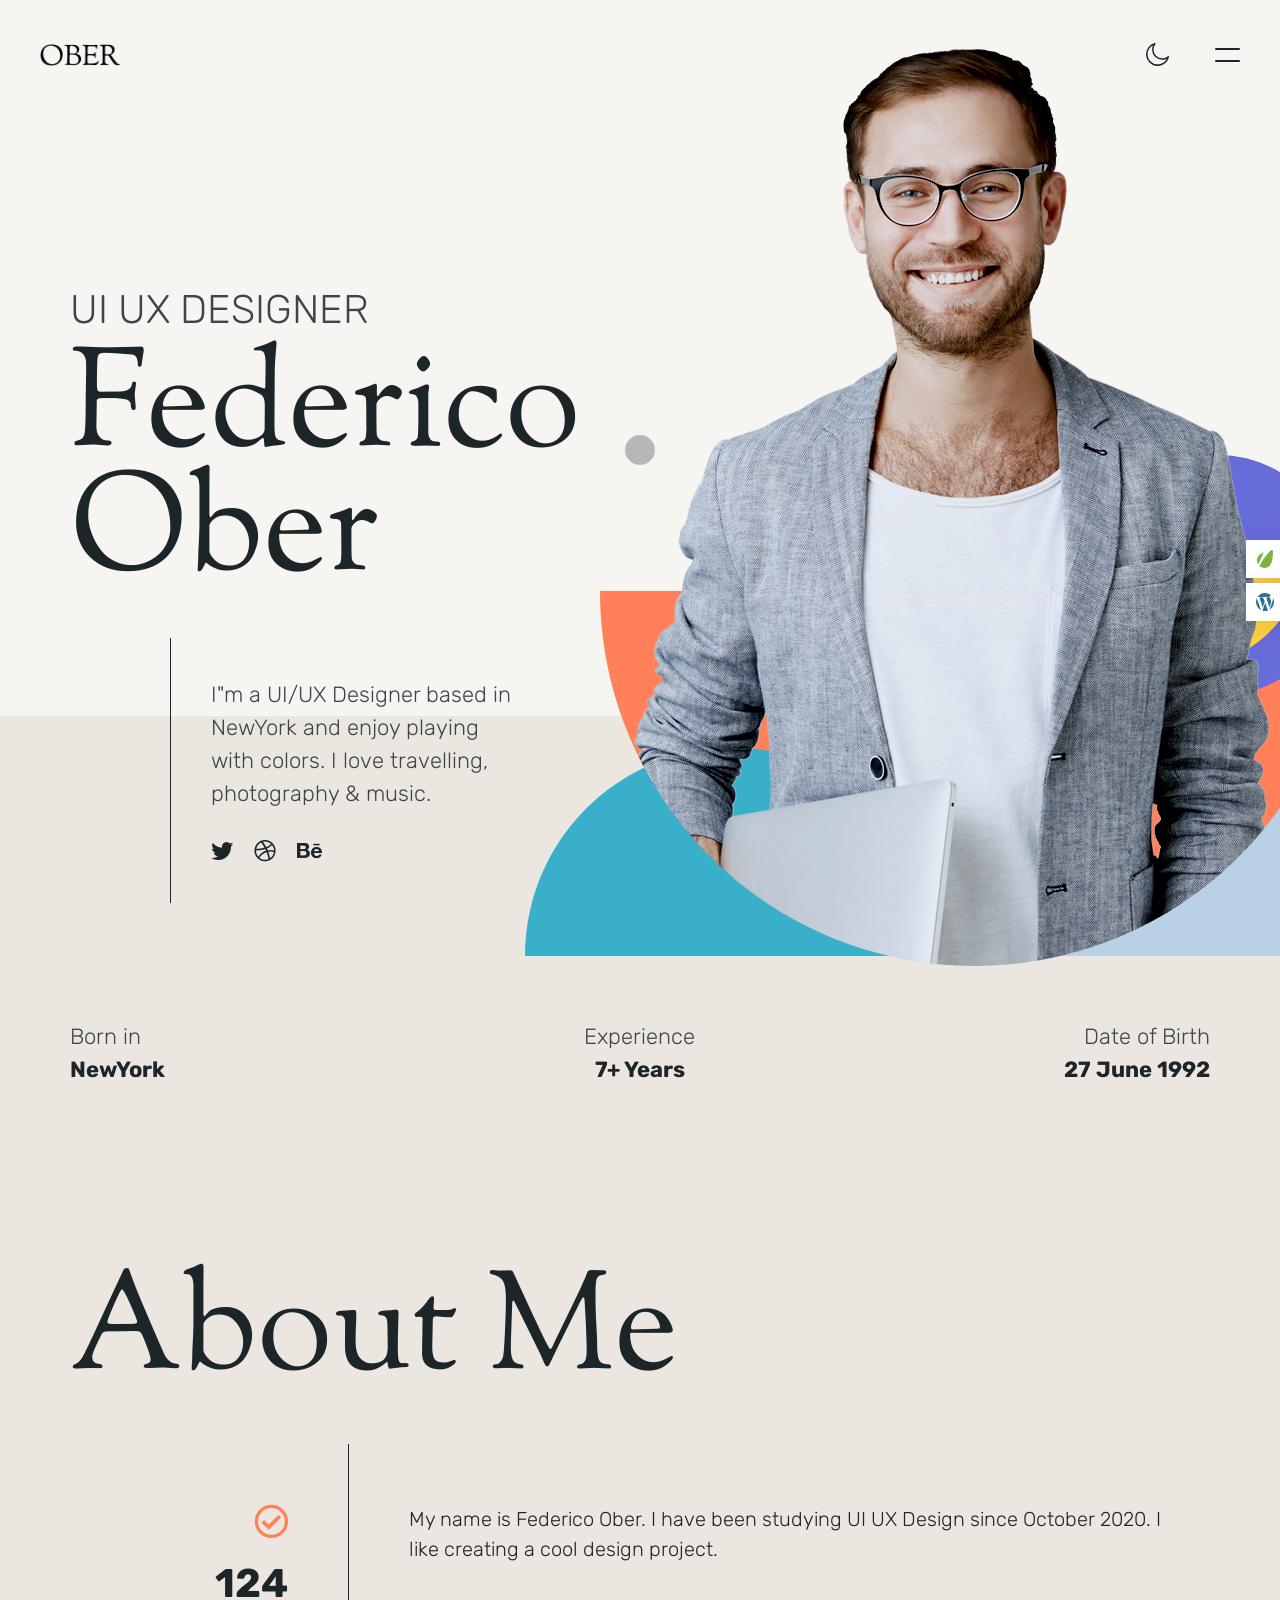
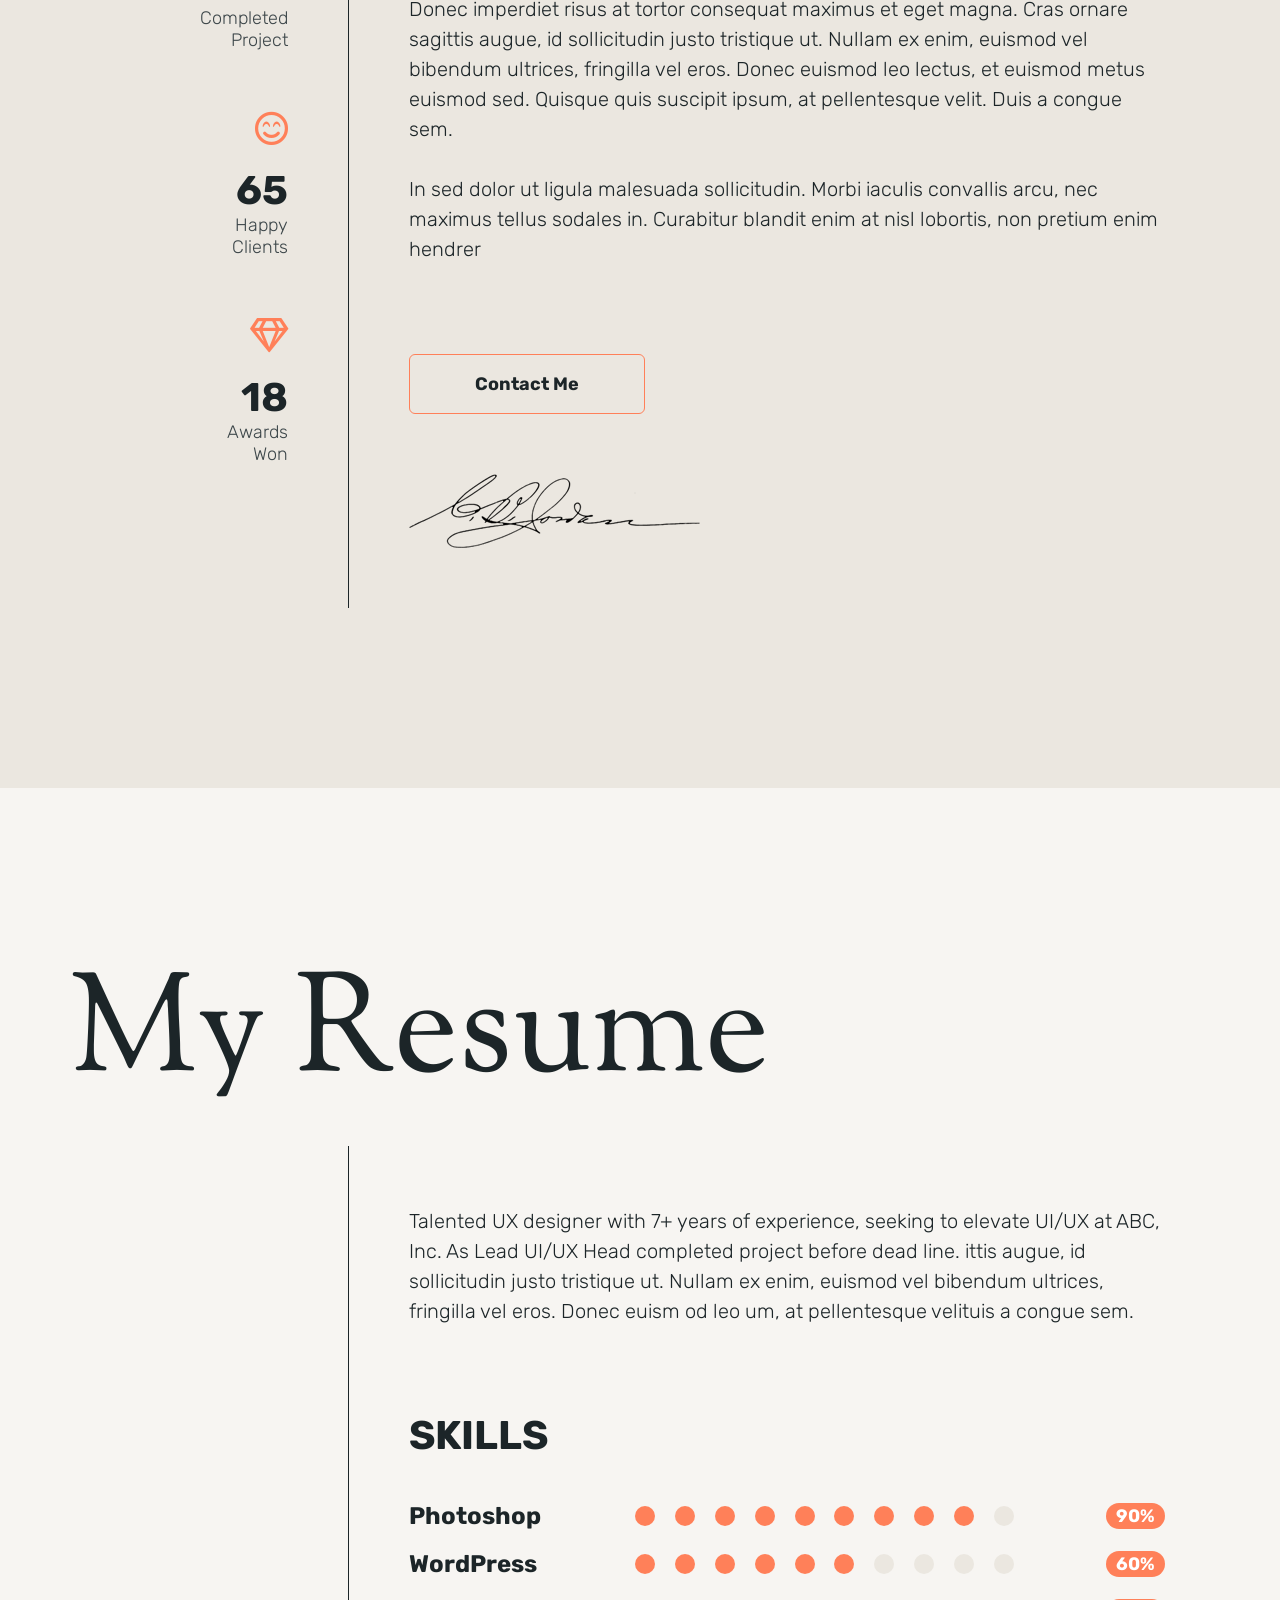
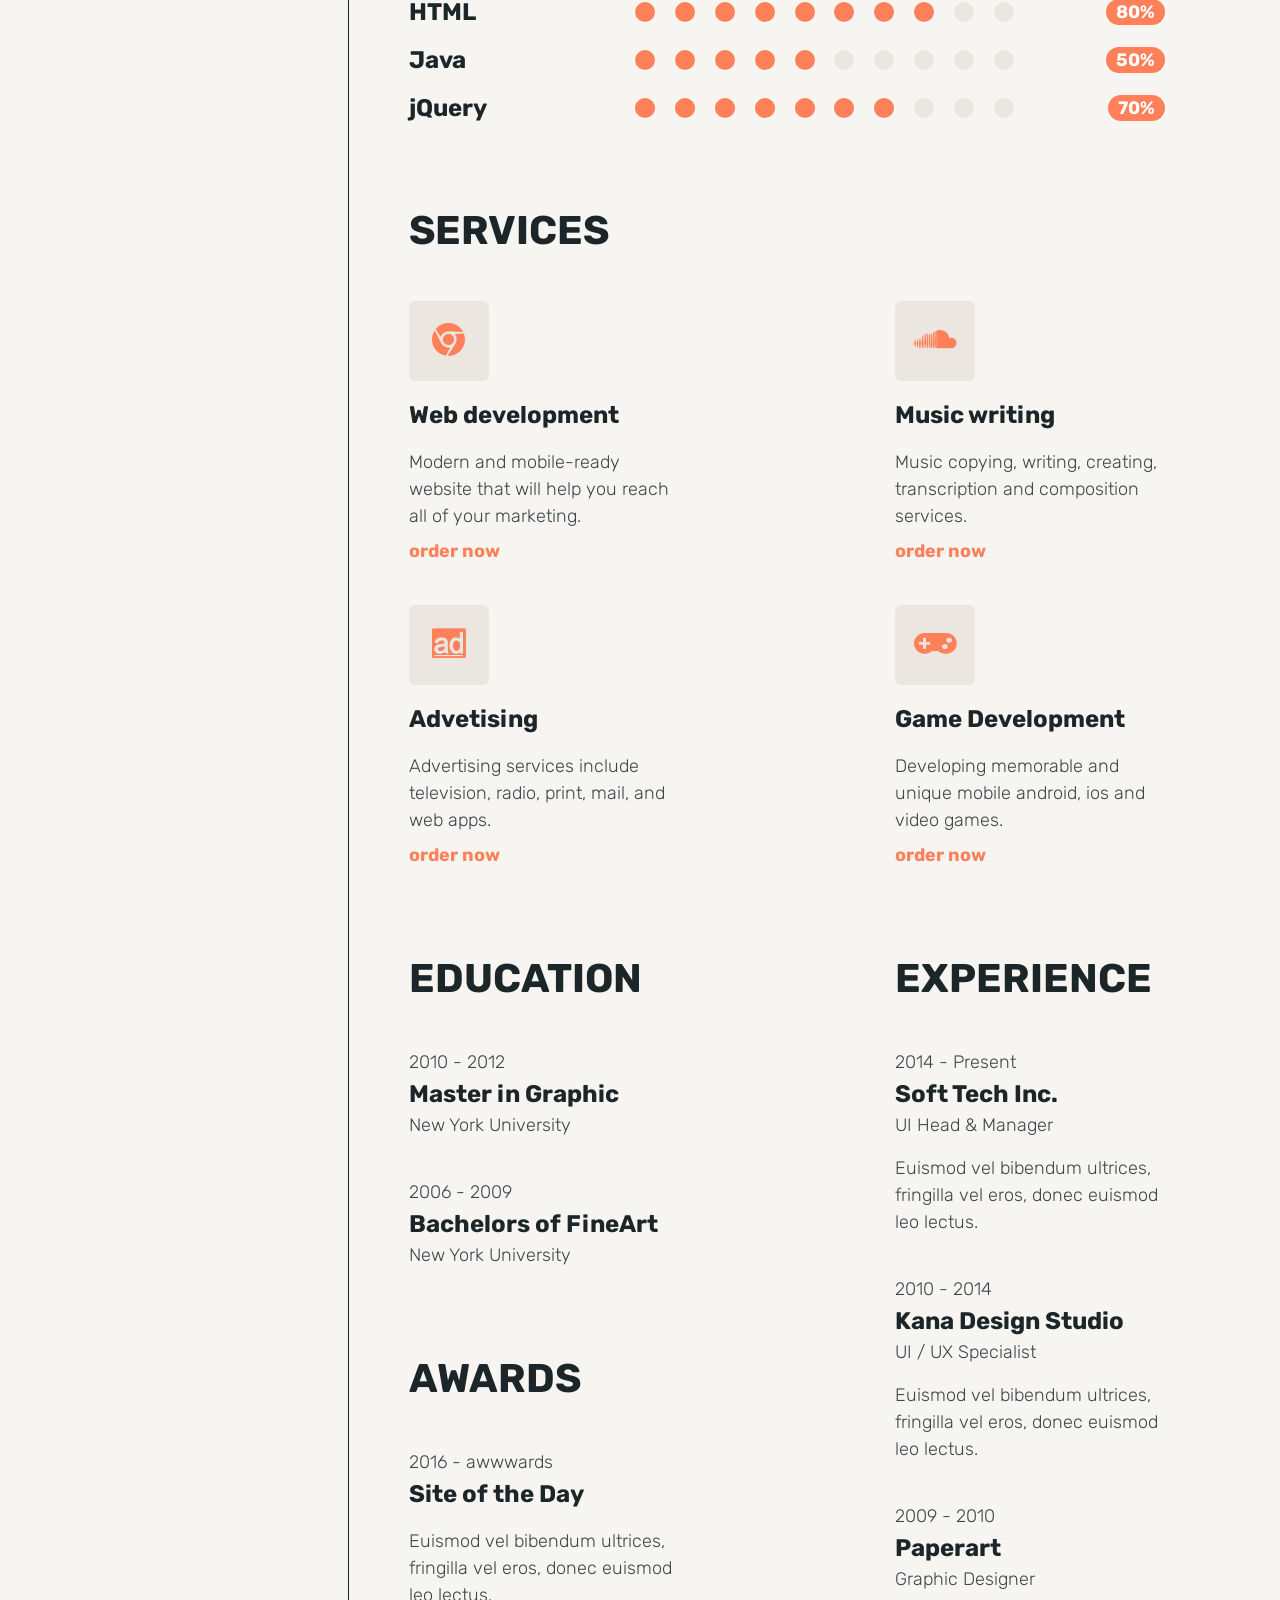
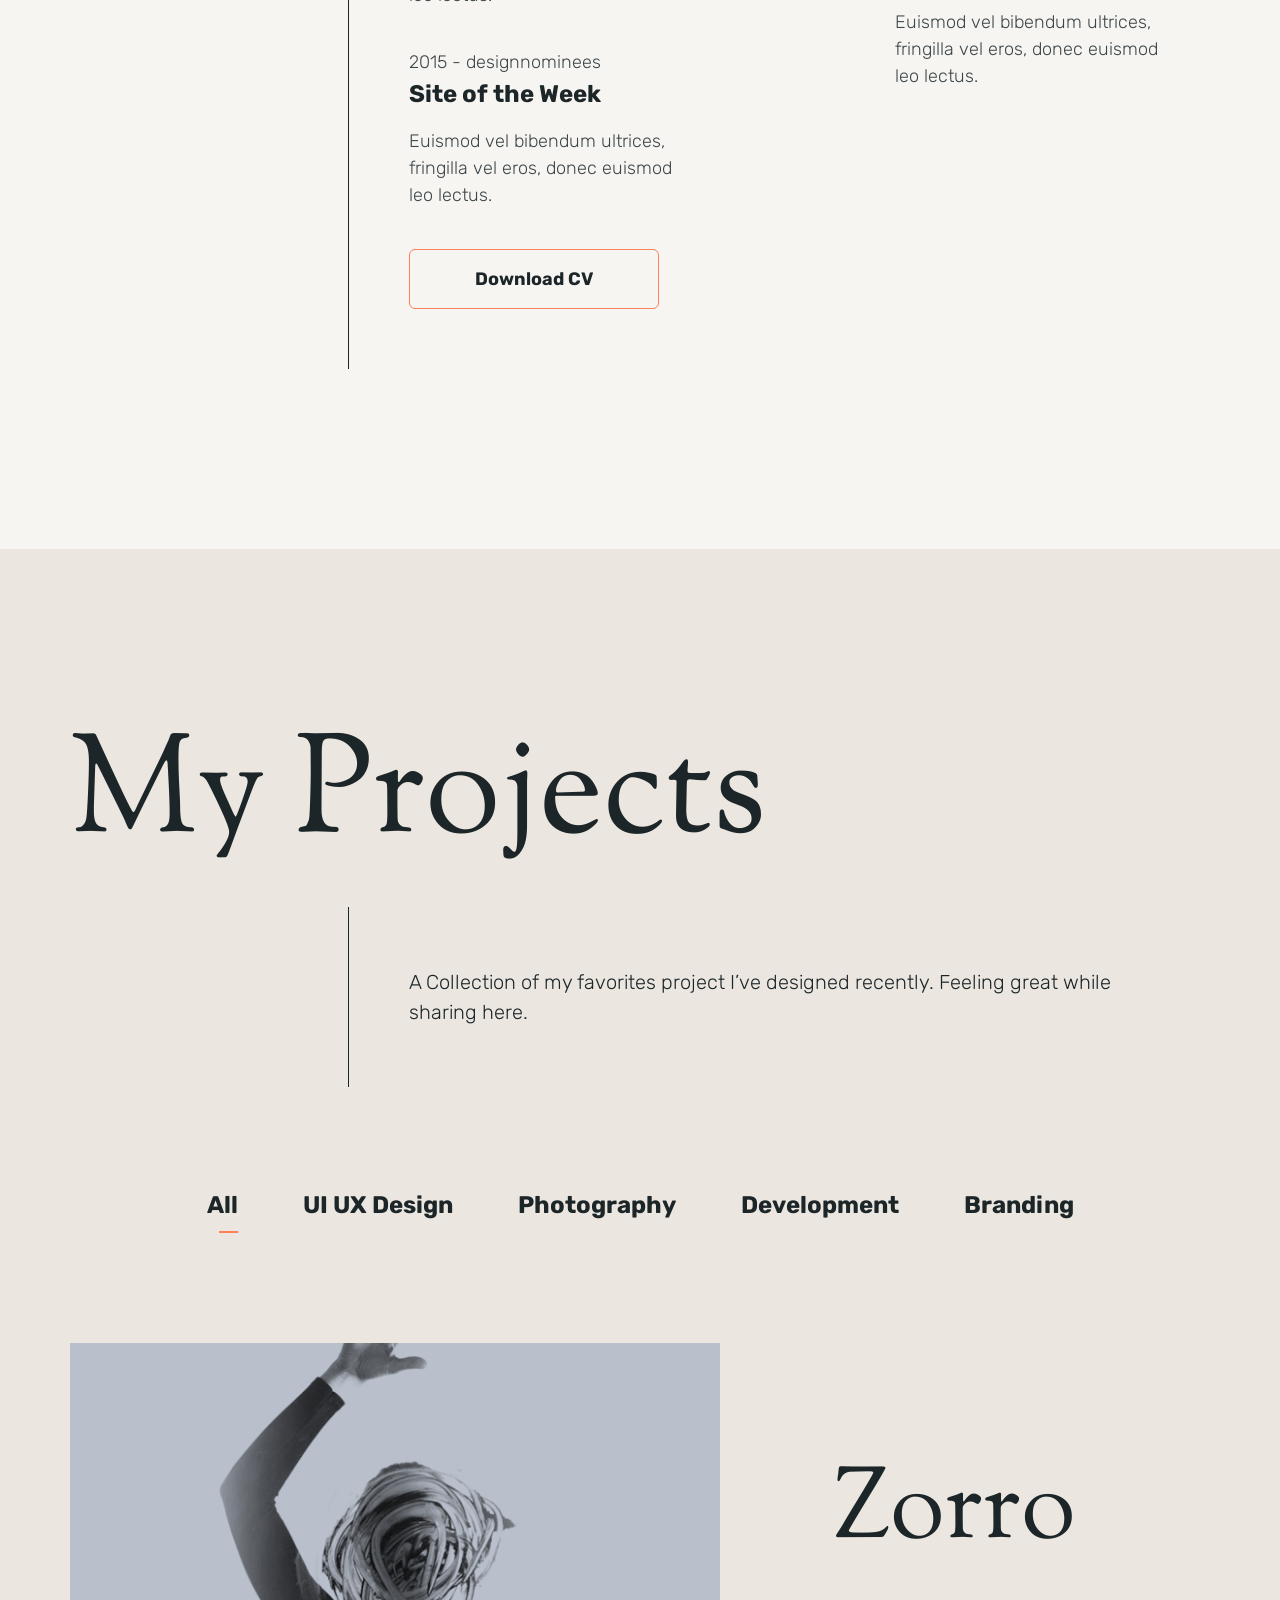
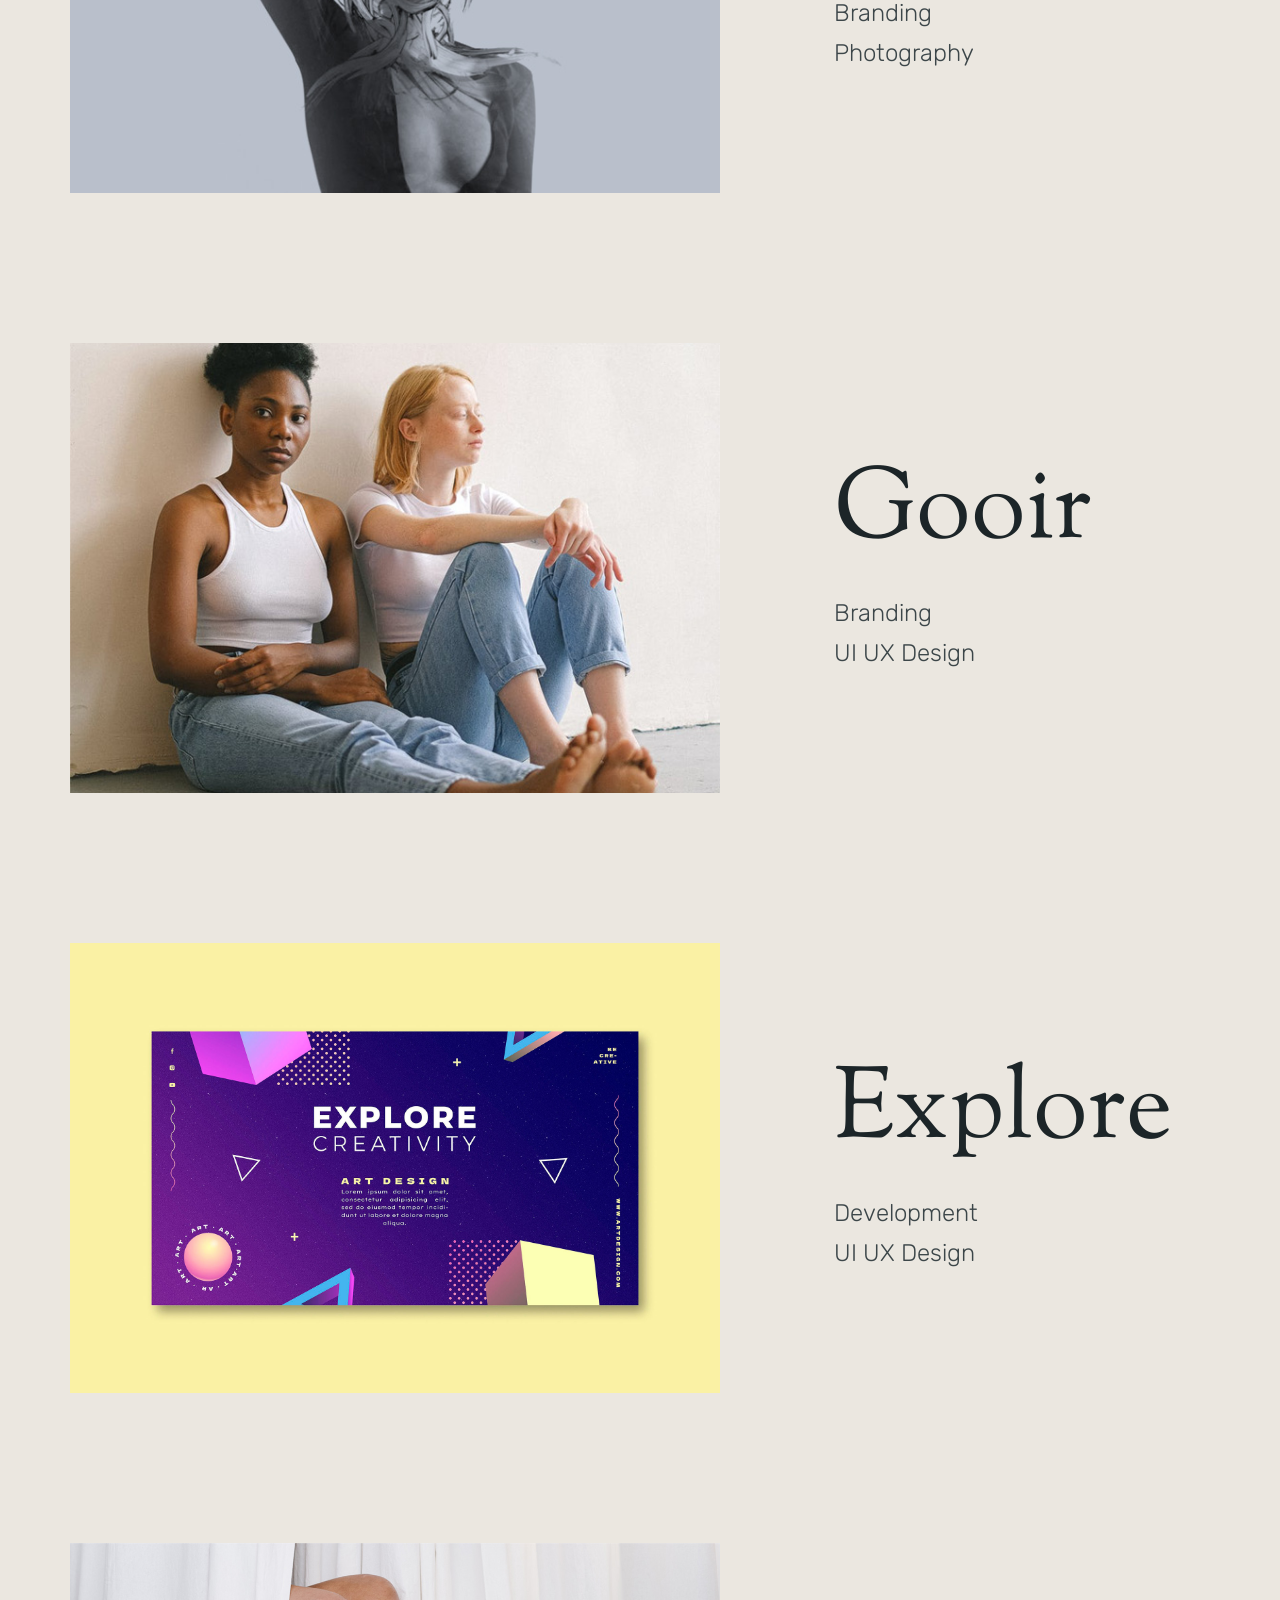
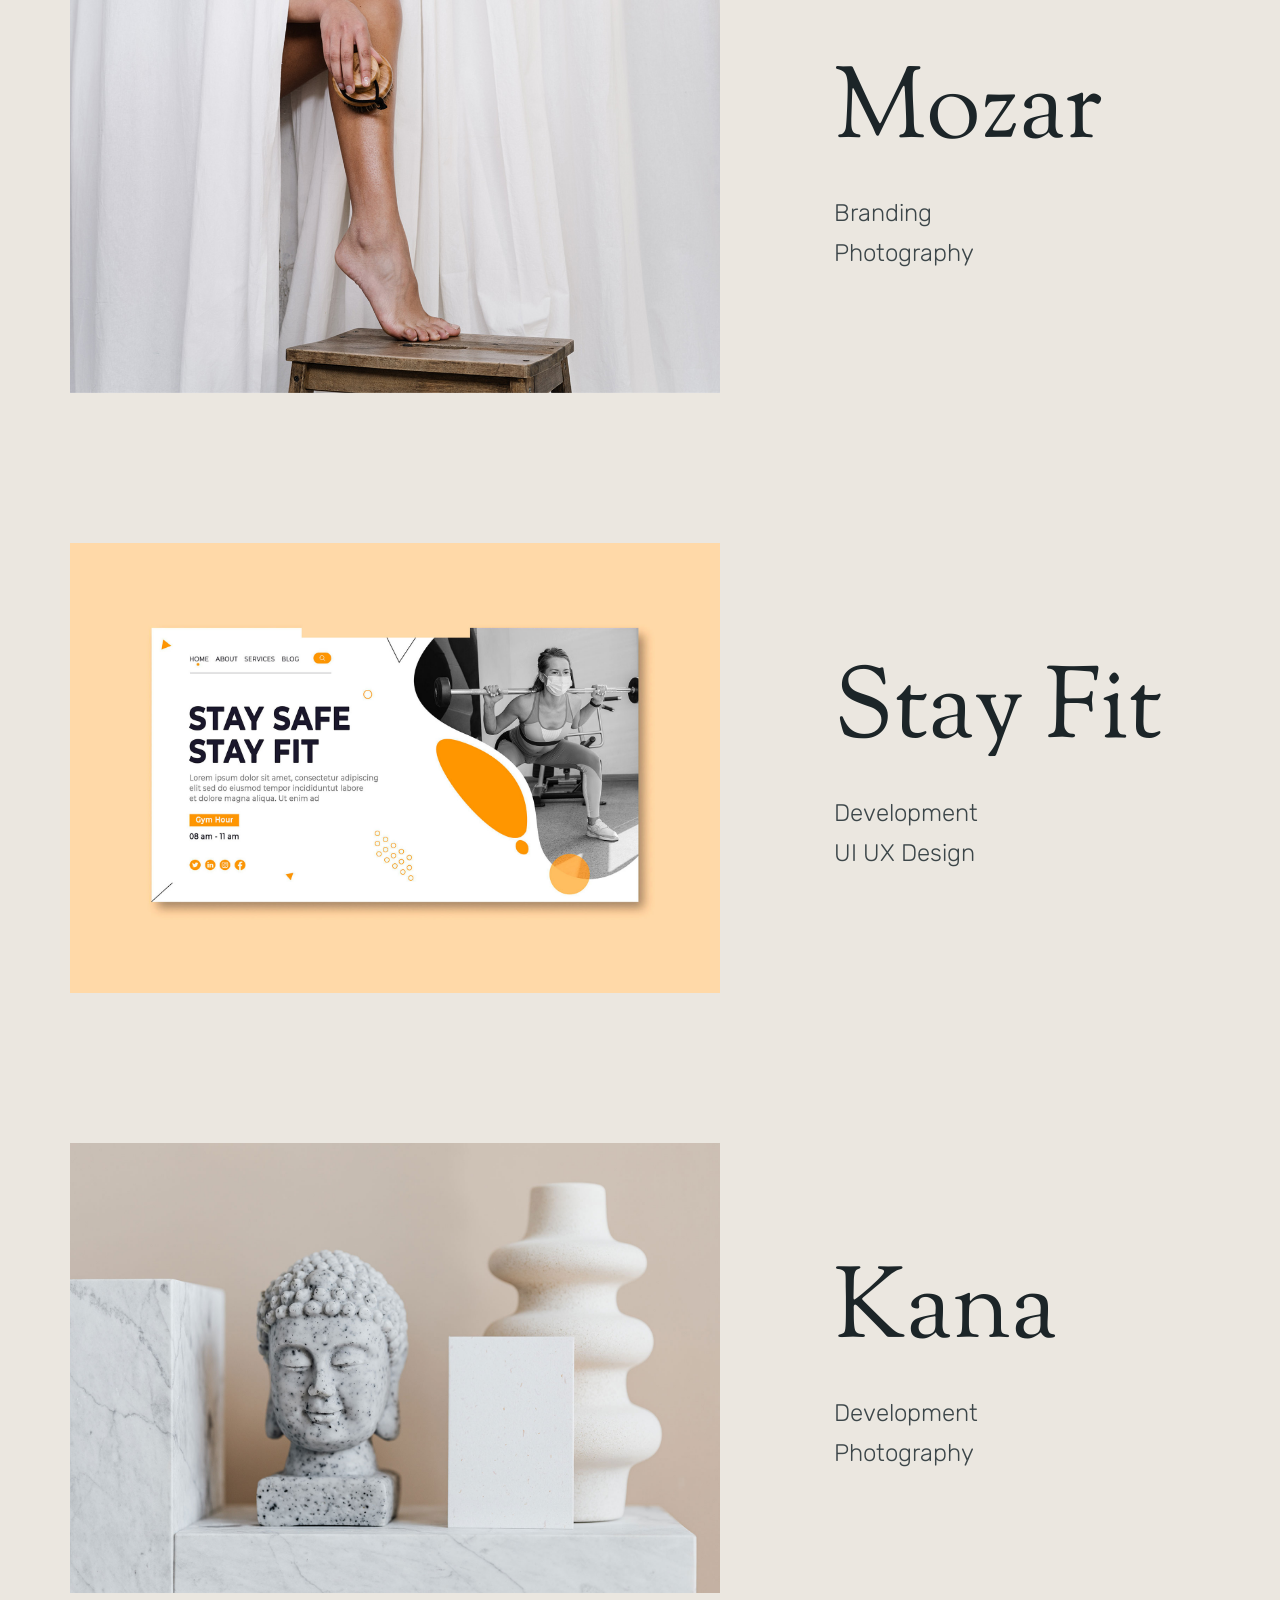
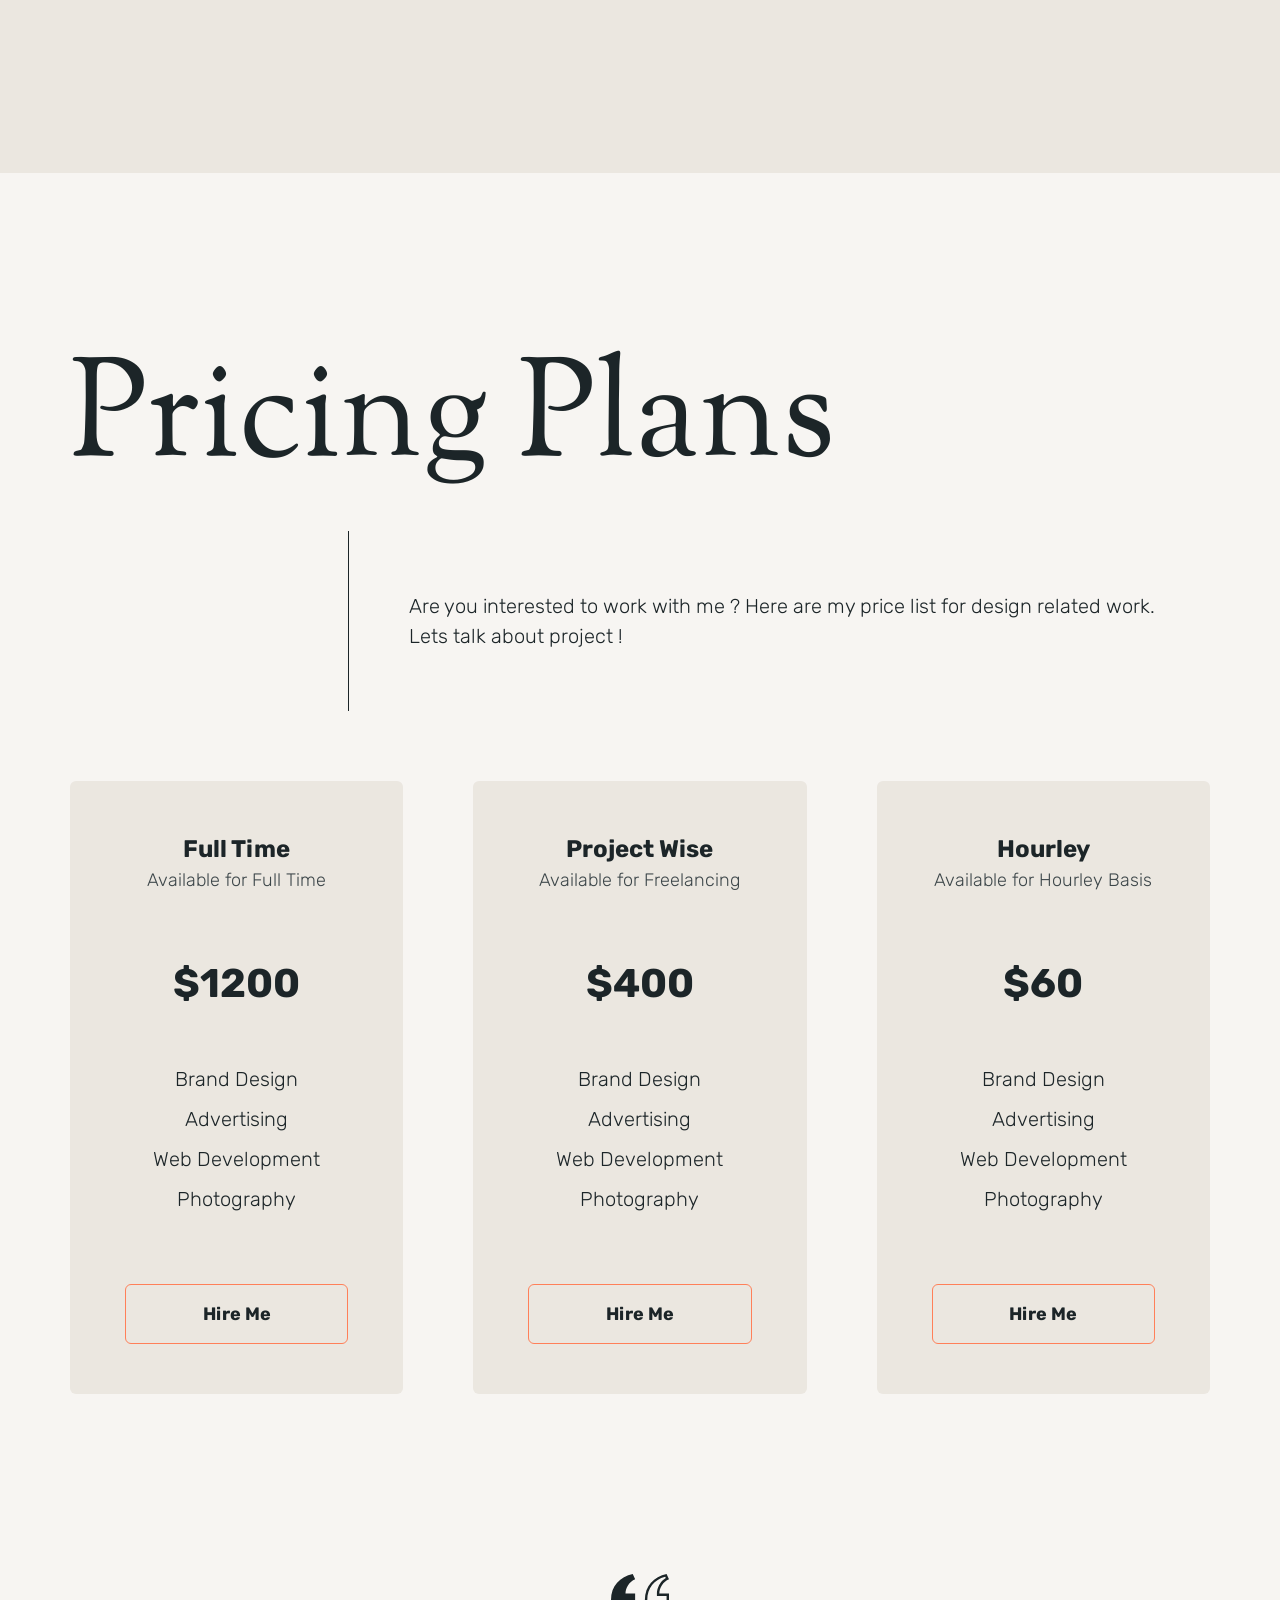
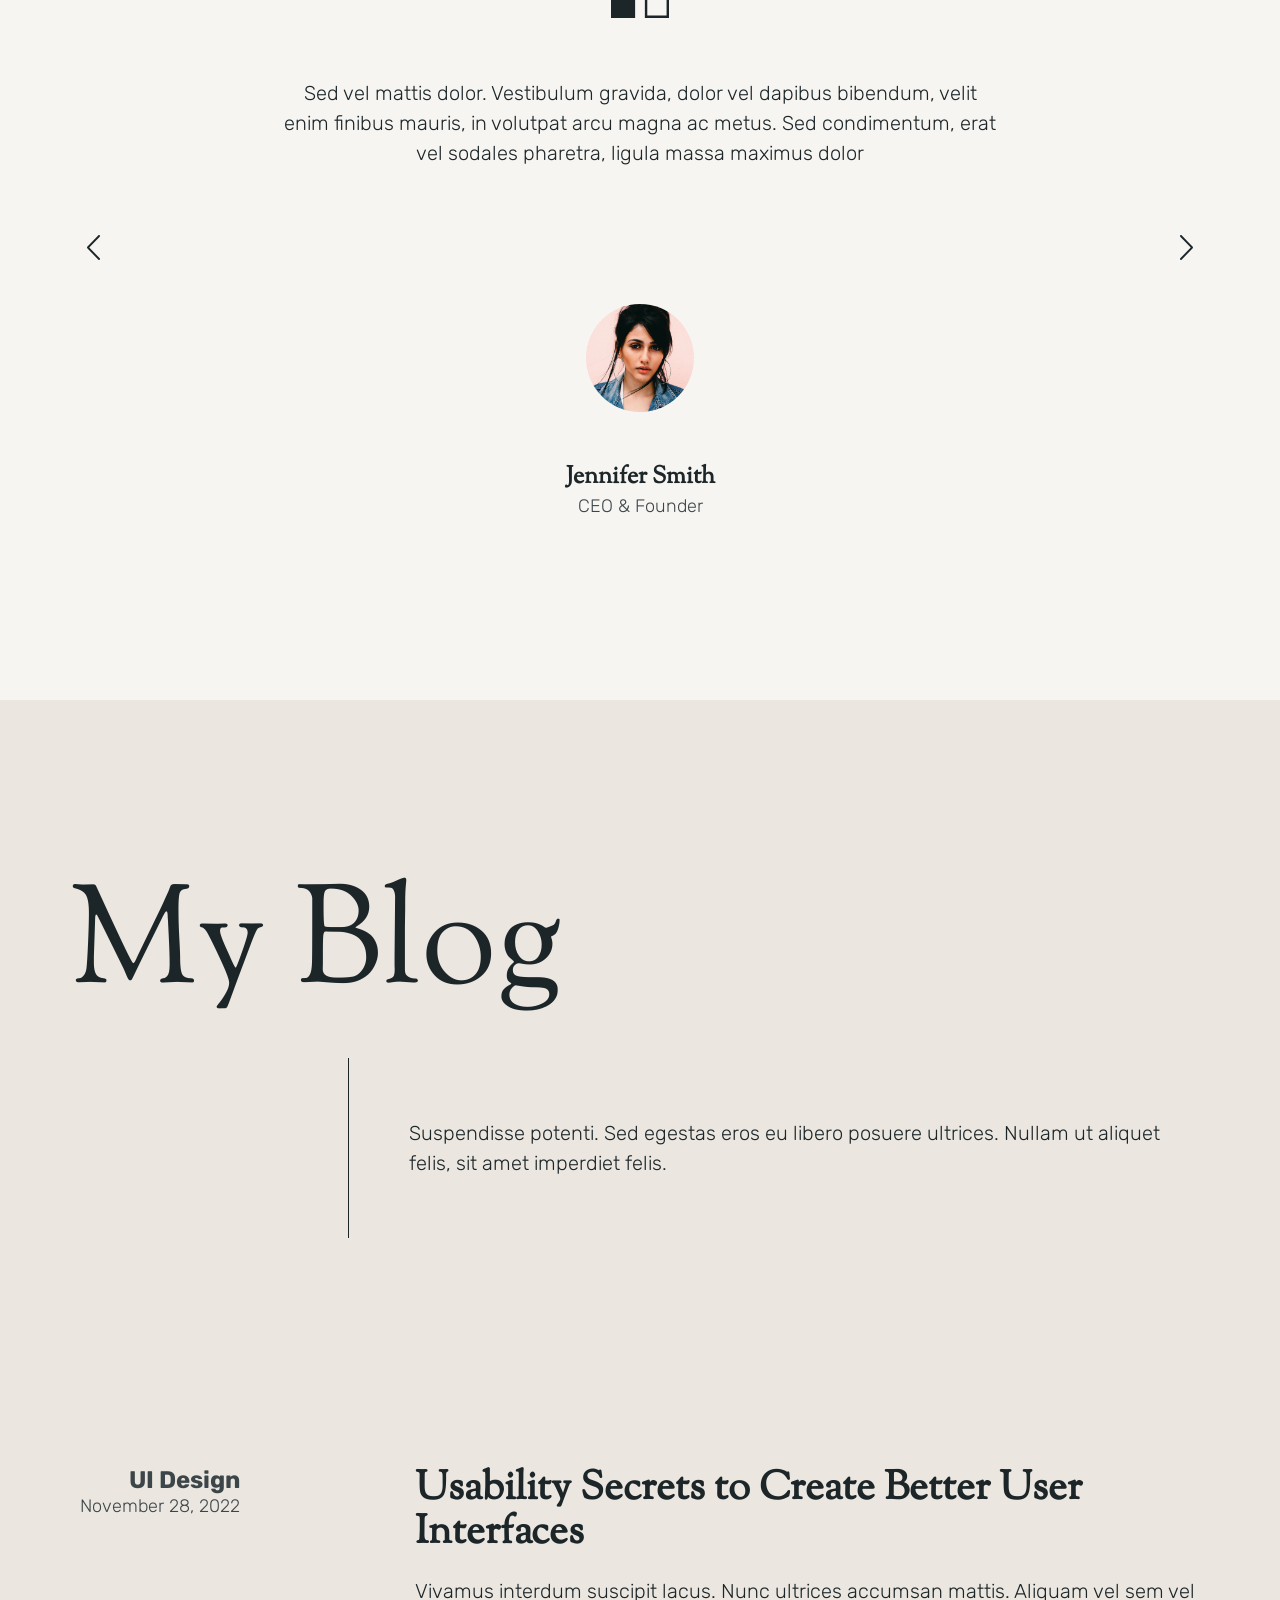
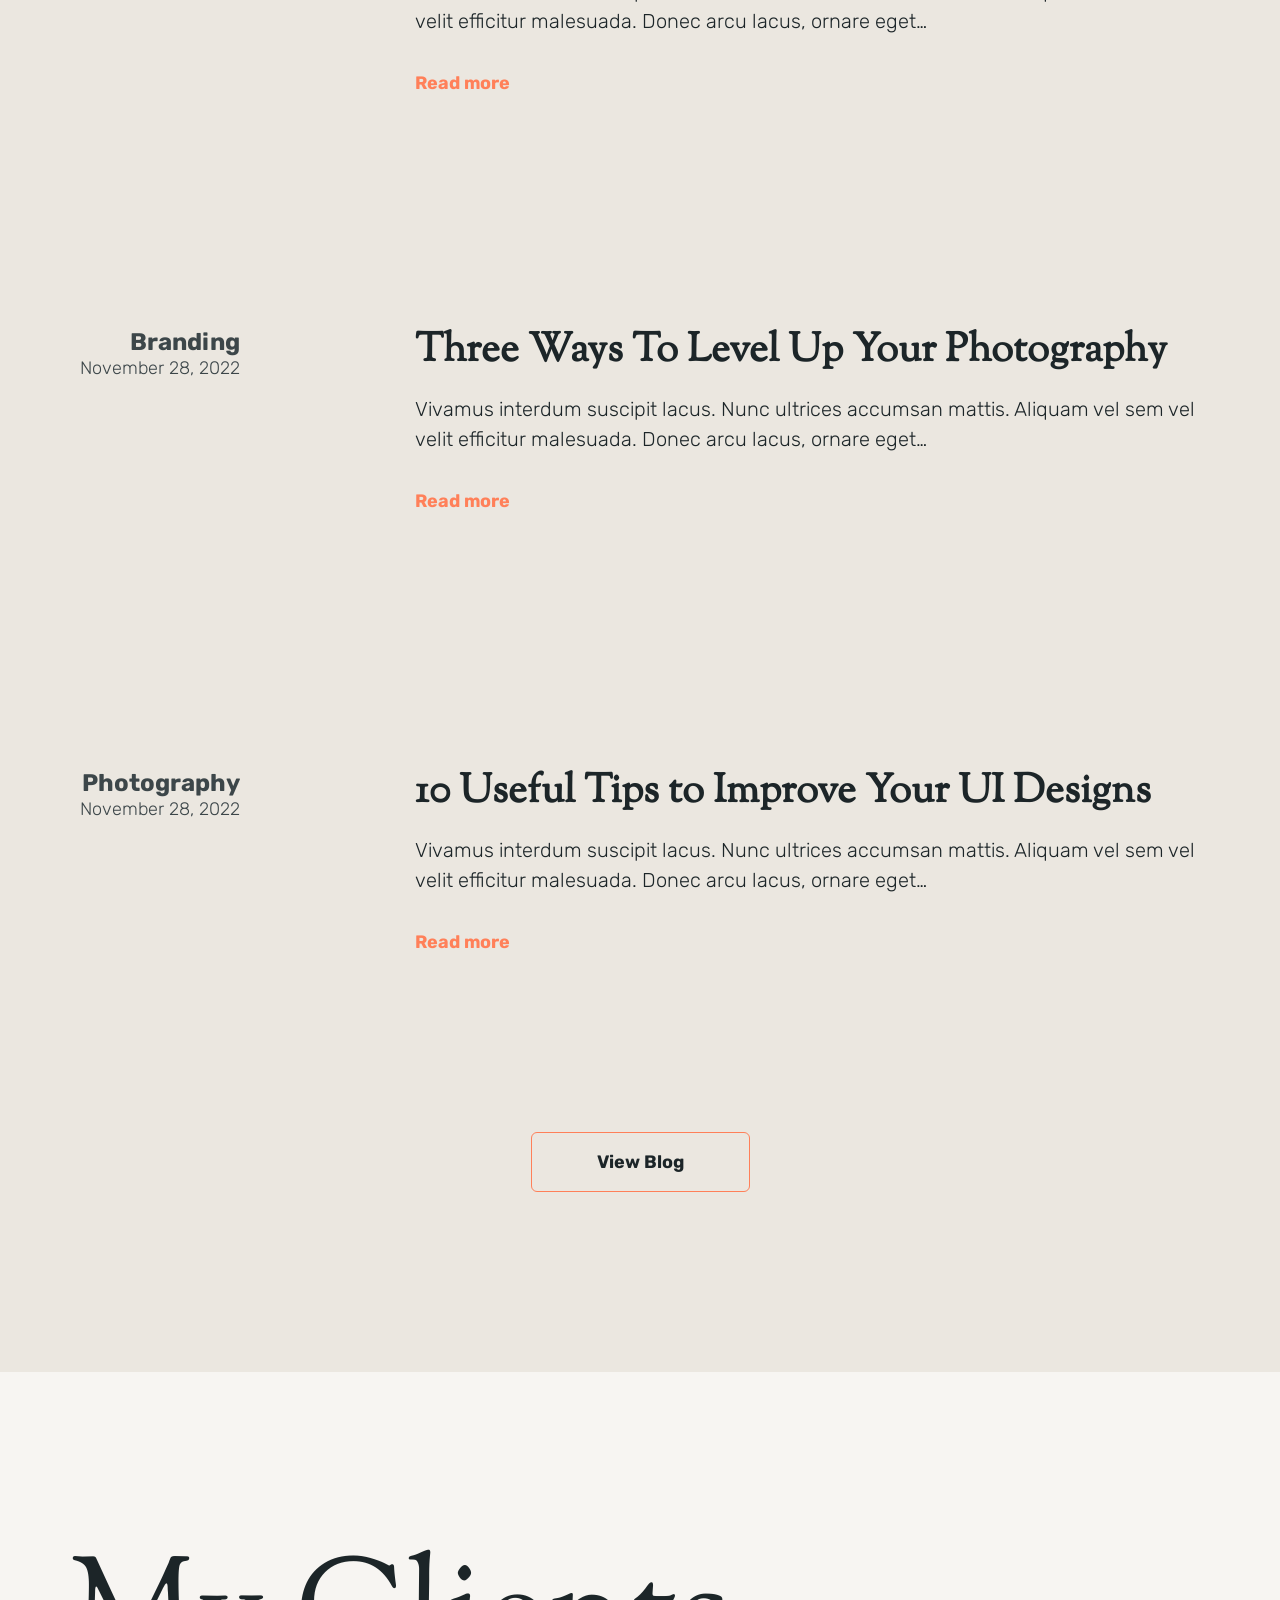
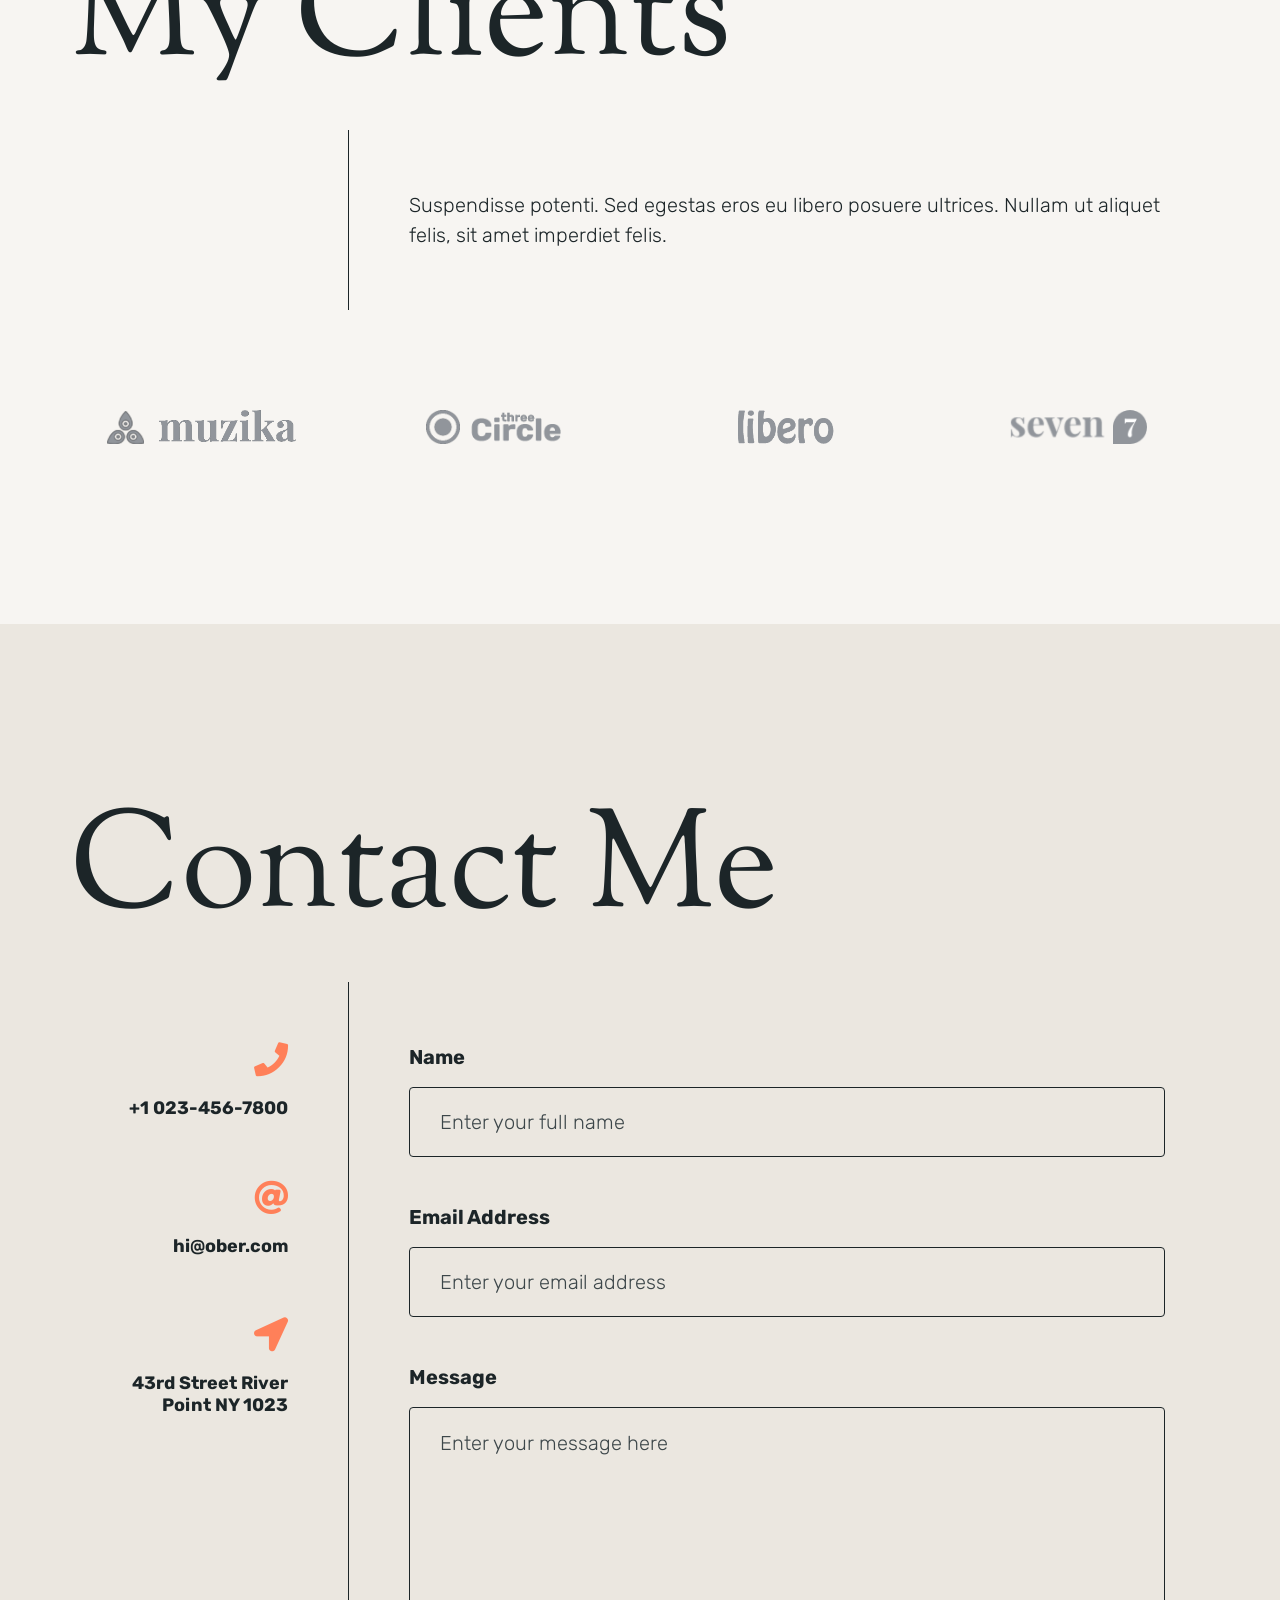
==== index.html @ 58cb5710 "all" ====
<!doctype html>
<html lang="en-US">
<head>

  <title>OBER - One Page Resume HTML Template</title>
  <meta http-equiv="Content-Type" content="text/html; charset=utf-8">
  <meta http-equiv="X-UA-Compatible" content="IE=edge">
  <meta name="viewport" content="width=device-width, initial-scale=1">
  <meta name="HandheldFriendly" content="true">
  <!-- Fonts -->
  <link rel="stylesheet" href="static/css/css.css" type="text/css" media="all">
  <link rel="stylesheet" href="static/css/css1.css" type="text/css" media="all">

  <!-- CSS STYLES -->
  <link rel="stylesheet" href="static/css/bootstrap.css" type="text/css" media="all">
  <link rel="stylesheet" href="static/css/font-awesome.css" type="text/css" media="all">
  <link rel="stylesheet" href="static/css/magnific-popup.css" type="text/css" media="all">
  <link rel="stylesheet" href="static/css/splitting.css" type="text/css" media="all">
  <link rel="stylesheet" href="static/css/swiper.css" type="text/css" media="all">
  <link rel="stylesheet" href="static/css/animate.css" type="text/css" media="all">
  <link rel="stylesheet" href="static/css/main.css" type="text/css" media="all">

</head>

<body class="home page light-skin">
	<div class="container-page ">

    <!-- Preloader -->
    <div class="preloader">
      <div class="centrize full-width">
        <div class="vertical-center">
          <div class="spinner-logo">
            <img src="static/picture/ober_logo.png" alt="">
            <div class="spinner-dot"></div>
            <div class="spinner spinner-line"></div>
          </div>
        </div>
      </div>
    </div>

    <!-- Header -->
    <header class="header">
      <div class="header__builder">
        <div class="row">
          <div class="col-xs-4 col-sm-4 col-md-4 col-lg-4">

            <!-- logo -->
            <div class="logo">
              <a href="">
                <img src="static/picture/ober_logo.png" alt="">
              </a>
            </div>

          </div>
          <div class="col-xs-8 col-sm-8 col-md-8 col-lg-8 align-right">

            <!-- switcher btn -->
            <a href="#" class="switcher-btn">
              <span class="sw-before">
                <svg xmlns="http://www.w3.org/2000/svg" width="22.22" height="22.313" viewbox="0 0 22.22 22.313">
                  <path fill="#fff" d="M1752.49,105.511a5.589,5.589,0,0,0-3.94-1.655,5.466,5.466,0,0,0-3.94,1.655,5.61,5.61,0,0,0,3.94,9.566,5.473,5.473,0,0,0,3.94-1.653,5.643,5.643,0,0,0,1.65-3.957A5.516,5.516,0,0,0,1752.49,105.511Zm-1.06,6.85a4.1,4.1,0,0,1-5.76,0,4.164,4.164,0,0,1,0-5.788A4.083,4.083,0,0,1,1751.43,112.361Zm7.47-3.662h-2.27a0.768,0.768,0,0,0,0,1.536h2.27A0.768,0.768,0,0,0,1758.9,108.7Zm-10.35,8.12a0.777,0.777,0,0,0-.76.769v2.274a0.777,0.777,0,0,0,.76.767,0.786,0.786,0,0,0,.77-0.767v-2.274A0.786,0.786,0,0,0,1748.55,116.819Zm7.85-.531-1.62-1.624a0.745,0.745,0,0,0-1.06,0,0.758,0.758,0,0,0,0,1.063l1.62,1.625a0.747,0.747,0,0,0,1.06,0A0.759,0.759,0,0,0,1756.4,116.288ZM1748.55,98.3a0.777,0.777,0,0,0-.76.768v2.273a0.778,0.778,0,0,0,.76.768,0.787,0.787,0,0,0,.77-0.768V99.073A0.786,0.786,0,0,0,1748.55,98.3Zm7.88,3.278a0.744,0.744,0,0,0-1.06,0l-1.62,1.624a0.758,0.758,0,0,0,0,1.063,0.745,0.745,0,0,0,1.06,0l1.62-1.624A0.758,0.758,0,0,0,1756.43,101.583Zm-15.96,7.116h-2.26a0.78,0.78,0,0,0-.77.768,0.76,0.76,0,0,0,.77.768h2.26A0.768,0.768,0,0,0,1740.47,108.7Zm2.88,5.965a0.745,0.745,0,0,0-1.06,0l-1.62,1.624a0.759,0.759,0,0,0,0,1.064,0.747,0.747,0,0,0,1.06,0l1.62-1.625A0.758,0.758,0,0,0,1743.35,114.664Zm0-11.457-1.62-1.624a0.744,0.744,0,0,0-1.06,0,0.758,0.758,0,0,0,0,1.063l1.62,1.624a0.745,0.745,0,0,0,1.06,0A0.758,0.758,0,0,0,1743.35,103.207Z" transform="translate(-1737.44 -98.313)"></path>
                </svg>
              </span>
              <span class="sw-after">
                <svg xmlns="http://www.w3.org/2000/svg" width="23" height="23" viewbox="0 0 23 23">
                  <path fill="#fff" d="M1759.46,111.076a0.819,0.819,0,0,0-.68.147,8.553,8.553,0,0,1-2.62,1.537,8.167,8.167,0,0,1-2.96.531,8.655,8.655,0,0,1-8.65-8.682,9.247,9.247,0,0,1,.47-2.864,8.038,8.038,0,0,1,1.42-2.54,0.764,0.764,0,0,0-.12-1.063,0.813,0.813,0,0,0-.68-0.148,11.856,11.856,0,0,0-6.23,4.193,11.724,11.724,0,0,0,1,15.387,11.63,11.63,0,0,0,19.55-5.553A0.707,0.707,0,0,0,1759.46,111.076Zm-4.5,6.172a10.137,10.137,0,0,1-14.29-14.145,10.245,10.245,0,0,1,3.38-2.836c-0.14.327-.29,0.651-0.41,1.006a9.908,9.908,0,0,0-.56,3.365,10.162,10.162,0,0,0,10.15,10.189,9.776,9.776,0,0,0,3.49-.62,11.659,11.659,0,0,0,1.12-.473A10.858,10.858,0,0,1,1754.96,117.248Z" transform="translate(-1737 -98)"></path>
                </svg>
              </span>
            </a>

            <!-- menu btn -->
            <a href="#" class="menu-btn"><span></span></a>

          </div>
        </div>
      </div>

      <!-- Menu Full Overlay -->
      <div class="menu-full-overlay">
        <div class="menu-full-container">
          <div class="container">
            <div class="row">
              <div class="col-xs-12 col-sm-12 col-md-12 col-lg-10 offset-1">

                <!-- menu full -->
                <div class="menu-full">
                  <ul class="menu-full">
                    <li class="menu-item">
                      <a class="splitting-text-anim-2" data-splitting="chars" href="#about-section">About</a>
                    </li>
                    <li class="menu-item">
                      <a class="splitting-text-anim-2" data-splitting="chars" href="#resume-section">Resume</a>
                    </li>
                    <li class="menu-item">
                      <a class="splitting-text-anim-2" data-splitting="chars" href="#works-section">Works</a>
                    </li>
                    <li class="menu-item">
                      <a class="splitting-text-anim-2" data-splitting="chars" href="#pricing-section">Pricing</a>
                    </li>
                    <li class="menu-item">
                      <a class="splitting-text-anim-2" data-splitting="chars" href="#blog-section">Blog</a>
                    </li>
                    <li class="menu-item">
                      <a class="splitting-text-anim-2" data-splitting="chars" href="#contact-section">Contact</a>
                    </li>
                    <li class="menu-item menu-item-has-children has-children">
                      <a class="splitting-text-anim-2" data-splitting="chars">Pages</a>
                      <ul class="sub-menu">
                        <li class="menu-item"><a class="splitting-text-anim-1" data-splitting="chars" href="works.html">Works (grid)</a></li>
                        <li class="menu-item"><a class="splitting-text-anim-1" data-splitting="chars" href="works-list.html">Works (list)</a></li>
                        <li class="menu-item"><a class="splitting-text-anim-1" data-splitting="chars" href="work-single.html">Work Single Page</a></li>
                        <li class="menu-item"><a class="splitting-text-anim-1" data-splitting="chars" href="blog.html">Blog Posts</a></li>
                        <li class="menu-item"><a class="splitting-text-anim-1" data-splitting="chars" href="blog-single.html">Blog Single Post</a></li>
                      </ul>
                    </li>
                  </ul>
                </div>

              </div>
            </div>
          </div>
        </div>

        <!-- social -->
        <div class="menu-social-links">
          <a href="javascript:;" target="blank" class="scrolla-element-anim-1" title="dribbble">
            <i class="fab fa-dribbble"></i>
          </a>
          <a href="javascript:;" target="blank" class="scrolla-element-anim-1" title="twitter">
            <i class="fab fa-twitter"></i>
          </a>
          <a href="javascript:;" target="blank" class="scrolla-element-anim-1" title="behance">
            <i class="fab fa-behance"></i>
          </a>
        </div>

      </div>

    </header>

		<!-- Wrapper -->
		<div class="wrapper">

      <!-- Section -->
      <section class="section section-started">
        <div class="container">

          <!-- Hero Started -->
          <div class="hero-started">
            <div class="slide scrolla-element-anim-1 scroll-animate" data-animate="active">
              <img src="static/picture/profile.png" alt="">
              <span class="circle circle-1">
                <svg xmlns="http://www.w3.org/2000/svg" xmlns:xlink="http://www.w3.org/1999/xlink" width="749px" height="375px"><path fill-rule="evenodd" fill="#ff8059" d="M749.000,0.000 C749.000,206.786 581.459,374.514 374.608,374.514 C167.758,374.514 -0.000,206.786 -0.000,0.000 "></path></svg>
              </span>
              <span class="circle circle-2">
                <svg xmlns="http://www.w3.org/2000/svg" xmlns:xlink="http://www.w3.org/1999/xlink" width="416px" height="209px"><path fill-rule="evenodd" fill="#3aafc9" d="M-0.000,209.000 C-0.000,94.252 93.051,0.745 207.835,0.745 C322.619,0.745 416.000,94.252 416.000,209.000 "></path></svg>
              </span>
              <span class="circle circle-3">
                <svg xmlns="http://www.w3.org/2000/svg" xmlns:xlink="http://www.w3.org/1999/xlink" width="416px" height="209px"><path fill-rule="evenodd" fill="#b9d1e4" d="M-0.000,209.000 C-0.000,94.252 93.051,0.745 207.835,0.745 C322.619,0.745 416.000,94.252 416.000,209.000 "></path></svg>
              </span>
              <span class="circle circle-4">
                <svg xmlns="http://www.w3.org/2000/svg" xmlns:xlink="http://www.w3.org/1999/xlink" width="121px" height="241px"><path fill-rule="evenodd" fill="#676cdb" d="M0.000,0.000 C66.624,0.000 120.402,54.096 120.402,120.733 C120.402,187.371 66.624,241.000 0.000,241.000 "></path></svg>
              </span>
              <span class="circle circle-5">
                <svg xmlns="http://www.w3.org/2000/svg" xmlns:xlink="http://www.w3.org/1999/xlink" width="232px" height="117px"><path fill-rule="evenodd" fill="rgb(255, 208, 65)" d="M232.000,0.000 C232.000,64.151 180.376,116.580 116.238,116.580 C52.100,116.580 0.000,64.151 0.000,0.000 "></path></svg>
              </span>
            </div>
            <div class="content">
              <div class="titles">
                <div class="subtitle splitting-text-anim-2 scroll-animate" data-splitting="chars" data-animate="active">
                  UI UX DESIGNER
                </div>
                <h2 class="title splitting-text-anim-1 scroll-animate" data-splitting="chars" data-animate="active">
                  Federico <br>Ober
                </h2>
              </div>
              <div class="description scrolla-element-anim-1 scroll-animate" data-animate="active">
                <p>
                  I"m a UI/UX Designer based in NewYork and enjoy playing with colors. I love travelling, photography &amp; music.
                </p>
                <div class="social-links">
                  <a target="_blank" rel="nofollow" href="#">
                    <i aria-hidden="true" class="fab fa-twitter"></i>
                  </a>
                  <a target="_blank" rel="nofollow" href="#">
                    <i aria-hidden="true" class="fab fa-dribbble"></i>
                  </a>
                  <a target="_blank" rel="nofollow" href="#">
                    <i aria-hidden="true" class="fab fa-behance"></i>
                  </a>
                </div>
              </div>
            </div>
            <div class="info-list">
              <ul>
                <li class="scrolla-element-anim-1 scroll-animate" data-animate="active">
                  Born in <strong>NewYork</strong>
                </li>
                <li class="scrolla-element-anim-1 scroll-animate" data-animate="active">
                  Experience <strong>7+ Years</strong>
                </li>
                <li class="scrolla-element-anim-1 scroll-animate" data-animate="active">
                  Date of Birth <strong>27 June 1992</strong>
                </li>
              </ul>
            </div>
          </div>

        </div>
      </section>

      <section class="section section-bg section-parallax-1" id="about-section">
        <div class="container">

          <!-- Section Heading -->
          <div class="m-titles">
            <h2 class="m-title splitting-text-anim-1 scroll-animate" data-splitting="chars" data-animate="active">
              About Me
            </h2>
          </div>

          <div class="row row-custom">
            <div class="col-xs-12 col-sm-12 col-md-3 col-lg-3 align-right">

              <!-- Section numbers -->
              <div class="numbers-items">
                <div class="numbers-item scrolla-element-anim-1 scroll-animate" data-animate="active">
                  <div class="icon">
                    <i aria-hidden="true" class="far fa-check-circle"></i>
                  </div>
                  <div class="num">124</div>
                  <div class="title">Completed <br>Project</div>
                </div>
                <div class="numbers-item scrolla-element-anim-1 scroll-animate" data-animate="active">
                  <div class="icon">
                    <i aria-hidden="true" class="far fa-smile-beam"></i>
                  </div>
                  <div class="num">65</div>
                  <div class="title">Happy <br>Clients</div>
                </div>
                <div class="numbers-item scrolla-element-anim-1 scroll-animate" data-animate="active">
                  <div class="icon">
                    <i aria-hidden="true" class="far fa-gem"></i>
                  </div>
                  <div class="num">18</div>
                  <div class="title">Awards <br>Won</div>
                </div>
              </div>

            </div>
            <div class="col-xs-12 col-sm-12 col-md-9 col-lg-9 vertical-line">

              <!-- Section Profile -->
              <div class="profile-box">
                <div class="text scrolla-element-anim-1 scroll-animate" data-animate="active">
                  <p>
                    My name is Federico Ober. I have been studying UI UX Design since October 2020. I like creating
                    a cool design project.</p><p>Donec imperdiet risus at tortor consequat maximus et eget magna.
                    Cras ornare sagittis augue, id sollicitudin justo tristique ut. Nullam ex enim, euismod vel
                    bibendum ultrices, fringilla vel eros. Donec euismod leo lectus, et euismod metus euismod sed.
                    Quisque quis suscipit ipsum, at pellentesque velit. Duis a congue sem.
                  </p>
                  <p>
                    In sed dolor ut ligula malesuada sollicitudin. Morbi iaculis convallis arcu, nec maximus tellus
                    sodales in. Curabitur blandit enim at nisl lobortis, non pretium enim hendrer
                  </p>
                  <a href="#contact-section" class="btn scrolla-element-anim-1 scroll-animate" data-animate="active">Contact Me</a>
                  <div class="signature scrolla-element-anim-1 scroll-animate" data-animate="active">
                    <img src="static/picture/signature.png" alt="">
                  </div>
                </div>
              </div>

            </div>
          </div>

        </div>
      </section>

      <section class="section section-parallax-2" id="resume-section">
        <div class="container">

          <!-- Section Heading -->
          <div class="m-titles">
            <h2 class="m-title splitting-text-anim-1 scroll-animate" data-splitting="chars" data-animate="active">
              My Resume
            </h2>
          </div>

          <div class="row row-custom">
            <div class="col-xs-12 col-sm-12 col-md-3 col-lg-3">
            </div>
            <div class="col-xs-12 col-sm-12 col-md-9 col-lg-9 vertical-line">

              <!-- Description -->
              <div class="text scrolla-element-anim-1 scroll-animate" data-animate="active">
                <p>
                  Talented UX designer with 7+ years of experience, seeking to elevate UI/UX at ABC, Inc.
                  As Lead UI/UX Head completed project before dead line. ittis augue, id sollicitudin justo
                  tristique ut. Nullam ex enim, euismod vel bibendum ultrices, fringilla vel eros. Donec euism
                  od leo um, at pellentesque velituis a congue sem.
                </p>
              </div>

              <!-- Skills -->
              <div class="skills-items">
                <div class="p-title scrolla-element-anim-1 scroll-animate" data-animate="active">SKILLS</div>
                <div class="skills-item scrolla-element-anim-1 scroll-animate" data-animate="active">
                  <div class="name">Photoshop</div>
                  <div class="dots dots-90">
                    <div class="dots-row">
                      <div class="dot"></div>
                      <div class="dot"></div>
                      <div class="dot"></div>
                      <div class="dot"></div>
                      <div class="dot"></div>
                      <div class="dot"></div>
                      <div class="dot"></div>
                      <div class="dot"></div>
                      <div class="dot"></div>
                      <div class="dot"></div>
                    </div>
                  </div>
                  <div class="value"><span class="num">90%</span></div>
                </div>
                <div class="skills-item scrolla-element-anim-1 scroll-animate" data-animate="active">
                  <div class="name">WordPress</div>
                  <div class="dots dots-60">
                    <div class="dots-row">
                      <div class="dot"></div>
                      <div class="dot"></div>
                      <div class="dot"></div>
                      <div class="dot"></div>
                      <div class="dot"></div>
                      <div class="dot"></div>
                      <div class="dot"></div>
                      <div class="dot"></div>
                      <div class="dot"></div>
                      <div class="dot"></div>
                    </div>
                  </div>
                  <div class="value"><span class="num">60%</span></div>
                </div>
                <div class="skills-item scrolla-element-anim-1 scroll-animate" data-animate="active">
                  <div class="name">HTML</div>
                  <div class="dots dots-80">
                    <div class="dots-row">
                      <div class="dot"></div>
                      <div class="dot"></div>
                      <div class="dot"></div>
                      <div class="dot"></div>
                      <div class="dot"></div>
                      <div class="dot"></div>
                      <div class="dot"></div>
                      <div class="dot"></div>
                      <div class="dot"></div>
                      <div class="dot"></div>
                    </div>
                  </div>
                  <div class="value"><span class="num">80%</span></div>
                </div>
                <div class="skills-item scrolla-element-anim-1 scroll-animate" data-animate="active">
                  <div class="name">Java</div>
                  <div class="dots dots-50">
                    <div class="dots-row">
                      <div class="dot"></div>
                      <div class="dot"></div>
                      <div class="dot"></div>
                      <div class="dot"></div>
                      <div class="dot"></div>
                      <div class="dot"></div>
                      <div class="dot"></div>
                      <div class="dot"></div>
                      <div class="dot"></div>
                      <div class="dot"></div>
                    </div>
                  </div>
                  <div class="value"><span class="num">50%</span></div>
                </div>
                <div class="skills-item scrolla-element-anim-1 scroll-animate" data-animate="active">
                  <div class="name">jQuery</div>
                  <div class="dots dots-70">
                    <div class="dots-row">
                      <div class="dot"></div>
                      <div class="dot"></div>
                      <div class="dot"></div>
                      <div class="dot"></div>
                      <div class="dot"></div>
                      <div class="dot"></div>
                      <div class="dot"></div>
                      <div class="dot"></div>
                      <div class="dot"></div>
                      <div class="dot"></div>
                    </div>
                  </div>
                  <div class="value"><span class="num">70%</span></div>
                </div>
              </div>

              <!-- Services -->
              <div class="p-title scrolla-element-anim-1 scroll-animate" data-animate="active">SERVICES</div>
              <div class="services-items">
                <div class="services-col">
                  <div class="services-item scrolla-element-anim-1 scroll-animate" data-animate="active">
                    <div class="icon">
                      <i aria-hidden="true" class="fab fa-chrome"></i>
                    </div>
                    <div class="title">Web development</div>
                    <div class="text">
                      <p>Modern and mobile-ready website that will help you reach all of your marketing.</p>
                    </div>
                    <a href="#contact-section" class="lnk">order now</a>
                  </div>
                </div>
                <div class="services-col">
                  <div class="services-item scrolla-element-anim-1 scroll-animate" data-animate="active">
                    <div class="icon">
                      <i aria-hidden="true" class="fab fa-soundcloud"></i>
                    </div>
                    <div class="title">Music writing</div>
                    <div class="text">
                      <p>Music copying, writing, creating, transcription and composition services.</p>
                    </div>
                    <a href="#contact-section" class="lnk">order now</a>
                  </div>
                </div>
                <div class="services-col">
                  <div class="services-item scrolla-element-anim-1 scroll-animate" data-animate="active">
                    <div class="icon">
                      <i aria-hidden="true" class="fab fa-adversal"></i>
                    </div>
                    <div class="title">Advetising</div>
                    <div class="text">
                      <p>Advertising services include television, radio, print, mail, and web apps.</p>
                    </div>
                    <a href="#contact-section" class="lnk">order now</a>
                  </div>
                </div>
                <div class="services-col">
                  <div class="services-item scrolla-element-anim-1 scroll-animate" data-animate="active">
                    <div class="icon">
                      <i aria-hidden="true" class="fas fa-gamepad"></i>
                    </div>
                    <div class="title">Game Development</div>
                    <div class="text">
                      <p>Developing memorable and unique mobile android, ios and video games.</p>
                    </div>
                    <a href="#contact-section" class="lnk">order now</a>
                  </div>
                </div>
              </div>

              <!-- History -->
              <div class="history-left">

                <div class="history-items">
                  <div class="p-title scrolla-element-anim-1 scroll-animate" data-animate="active">EDUCATION</div>
                  <div class="history-item scrolla-element-anim-1 scroll-animate" data-animate="active">
                    <div class="date">2010 - 2012</div>
                    <div class="name">Master in Graphic</div>
                    <div class="subname">New York University</div>
                  </div>
                  <div class="history-item scrolla-element-anim-1 scroll-animate" data-animate="active">
                    <div class="date">2006 - 2009</div>
                    <div class="name">Bachelors of FineArt</div>
                    <div class="subname">New York University</div>
                  </div>
                </div>

                <div class="history-items">
                  <div class="p-title scrolla-element-anim-1 scroll-animate" data-animate="active">AWARDS</div>
                  <div class="history-item scrolla-element-anim-1 scroll-animate" data-animate="active">
                    <div class="date">2016 - awwwards</div>
                    <div class="name">Site of the Day</div>
                    <div class="text">
                      <p>Euismod vel bibendum ultrices, fringilla vel eros, donec euismod leo lectus.</p>
                    </div>
                  </div>
                  <div class="history-item scrolla-element-anim-1 scroll-animate" data-animate="active">
                    <div class="date">2015 - designnominees</div>
                    <div class="name">Site of the Week</div>
                    <div class="text">
                      <p>Euismod vel bibendum ultrices, fringilla vel eros, donec euismod leo lectus.</p>
                    </div>
                  </div>
                </div>

              </div>

              <div class="history-right">

                <div class="history-items">
                  <div class="p-title scrolla-element-anim-1 scroll-animate" data-animate="active">EXPERIENCE</div>
                  <div class="history-item scrolla-element-anim-1 scroll-animate" data-animate="active">
                    <div class="date">2014 - Present</div>
                    <div class="name">Soft Tech Inc.</div>
                    <div class="subname">UI Head &amp; Manager</div>
                    <div class="text">
                      <p>Euismod vel bibendum ultrices, fringilla vel eros, donec euismod leo lectus.</p>
                    </div>
                  </div>
                  <div class="history-item scrolla-element-anim-1 scroll-animate" data-animate="active">
                    <div class="date">2010 - 2014</div>
                    <div class="name">Kana Design Studio</div>
                    <div class="subname">UI / UX Specialist</div>
                    <div class="text">
                      <p>Euismod vel bibendum ultrices, fringilla vel eros, donec euismod leo lectus.</p>
                    </div>
                  </div>
                  <div class="history-item scrolla-element-anim-1 scroll-animate" data-animate="active">
                    <div class="date">2009 - 2010</div>
                    <div class="name">Paperart</div>
                    <div class="subname">Graphic Designer</div>
                    <div class="text">
                      <p>Euismod vel bibendum ultrices, fringilla vel eros, donec euismod leo lectus.</p>
                    </div>
                  </div>
                </div>

              </div>

              <div class="clear"></div>

              <!-- Button CV -->
              <a target="_blank" href="javascript:;" class="btn scrolla-element-anim-1 scroll-animate" data-animate="active">Download CV</a>

            </div>
          </div>

        </div>
      </section>

      <section class="section section-bg section-parallax-5" id="works-section">
        <div class="container">

          <!-- Section Heading -->
          <div class="m-titles">
            <h2 class="m-title splitting-text-anim-1 scroll-animate" data-splitting="chars" data-animate="active">
              My Projects
            </h2>
          </div>

          <div class="row row-custom">
            <div class="col-xs-12 col-sm-12 col-md-3 col-lg-3">
            </div>
            <div class="col-xs-12 col-sm-12 col-md-9 col-lg-9 vertical-line">

              <!-- Description -->
              <div class="text scrolla-element-anim-1 scroll-animate" data-animate="active">
          			<p>A Collection of my favorites project I’ve designed recently. Feeling great while sharing here.</p>
          		</div>

            </div>
          </div>

          <!-- Works -->
          <div class="works-box">

            <div class="filter-links scrolla-element-anim-1 scroll-animate" data-animate="active">
              <a href="#" class="active" data-href=".works-col">All</a>
              <a href="#" data-href=".sorting-ui-ux-design">UI UX Design</a>
              <a href="#" data-href=".sorting-photo">Photography</a>
              <a href="#" data-href=".sorting-development">Development</a>
              <a href="#" data-href=".sorting-branding">Branding</a>
            </div>

            <div class="works-items works-list-items row">

              <div class="works-col col-xs-12 col-sm-12 col-md-12 col-lg-12 sorting-branding sorting-photo ">
                <div class="works-item">
                  <a href="work-single.html">
                    <span class="image scrolla-element-anim-1 scroll-animate" data-animate="active">
                      <span class="img">
                        <img src="static/picture/work4.jpg" alt="Zorro">
                        <span class="overlay"></span>
                      </span>
                    </span>
                    <span class="desc">
                      <span class="name splitting-text-anim-1 scroll-animate" data-splitting="chars" data-animate="active">
                        Zorro
                      </span>
                      <span class="category scrolla-element-anim-1 scroll-animate" data-animate="active">
                        Branding<br>Photography
                      </span>
                    </span>
                  </a>
                </div>
              </div>

              <div class="works-col col-xs-12 col-sm-12 col-md-12 col-lg-12 sorting-branding sorting-ui-ux-design ">
                <div class="works-item">
                  <a href="work-single.html">
                    <span class="image scrolla-element-anim-1 scroll-animate" data-animate="active">
                      <span class="img">
                        <img src="static/picture/work2.jpg" alt="Gooir">
                        <span class="overlay"></span>
                      </span>
                    </span>
                    <span class="desc">
                      <span class="name splitting-text-anim-1 scroll-animate" data-splitting="chars" data-animate="active">
                        Gooir
                      </span>
                      <span class="category scrolla-element-anim-1 scroll-animate" data-animate="active">
                        Branding<br>UI UX Design
                      </span>
                    </span>
                  </a>
                </div>
              </div>

              <div class="works-col col-xs-12 col-sm-12 col-md-12 col-lg-12 sorting-development sorting-ui-ux-design ">
                <div class="works-item">
                  <a href="work-single.html">
                    <span class="image scrolla-element-anim-1 scroll-animate" data-animate="active">
                      <span class="img">
                        <img src="static/picture/work7.jpg" alt="Explore">
                        <span class="overlay"></span>
                      </span>
                    </span>
                    <span class="desc">
                      <span class="name splitting-text-anim-1 scroll-animate" data-splitting="chars" data-animate="active">
                        Explore
                      </span>
                      <span class="category scrolla-element-anim-1 scroll-animate" data-animate="active">
                        Development<br>UI UX Design
                      </span>
                    </span>
                  </a>
                </div>
              </div>

              <div class="works-col col-xs-12 col-sm-12 col-md-12 col-lg-12 sorting-branding sorting-photo ">
                <div class="works-item">
                  <a href="work-single.html">
                    <span class="image scrolla-element-anim-1 scroll-animate" data-animate="active">
                      <span class="img">
                        <img src="static/picture/work1.jpg" alt="Mozar">
                        <span class="overlay"></span>
                      </span>
                    </span>
                    <span class="desc">
                      <span class="name splitting-text-anim-1 scroll-animate" data-splitting="chars" data-animate="active">
                        Mozar
                      </span>
                      <span class="category scrolla-element-anim-1 scroll-animate" data-animate="active">
                        Branding<br>Photography
                      </span>
                    </span>
                  </a>
                </div>
              </div>

              <div class="works-col col-xs-12 col-sm-12 col-md-12 col-lg-12 sorting-branding sorting-photo ">
                <div class="works-item">
                  <a href="work-single.html">
                    <span class="image scrolla-element-anim-1 scroll-animate" data-animate="active">
                      <span class="img">
                        <img src="static/picture/single8.jpg" alt="Stay Fit">
                        <span class="overlay"></span>
                      </span>
                    </span>
                    <span class="desc">
                      <span class="name splitting-text-anim-1 scroll-animate" data-splitting="chars" data-animate="active">
                        Stay Fit
                      </span>
                      <span class="category scrolla-element-anim-1 scroll-animate" data-animate="active">
                        Development<br>UI UX Design
                      </span>
                    </span>
                  </a>
                </div>
              </div>

              <div class="works-col col-xs-12 col-sm-12 col-md-12 col-lg-12 sorting-branding sorting-photo ">
                <div class="works-item">
                  <a href="work-single.html">
                    <span class="image scrolla-element-anim-1 scroll-animate" data-animate="active">
                      <span class="img">
                        <img src="static/picture/single6.jpg" alt="Kana">
                        <span class="overlay"></span>
                      </span>
                    </span>
                    <span class="desc">
                      <span class="name splitting-text-anim-1 scroll-animate" data-splitting="chars" data-animate="active">
                        Kana
                      </span>
                      <span class="category scrolla-element-anim-1 scroll-animate" data-animate="active">
                        Development<br>Photography
                      </span>
                    </span>
                  </a>
                </div>
              </div>

            </div>

          </div>

        </div>
      </section>

			<section class="section" id="pricing-section">
        <div class="container">

          <!-- Section Heading -->
          <div class="m-titles">
            <h2 class="m-title splitting-text-anim-1 scroll-animate" data-splitting="chars" data-animate="active">
              Pricing Plans
            </h2>
          </div>

          <div class="row row-custom">
            <div class="col-xs-12 col-sm-12 col-md-3 col-lg-3">
            </div>
            <div class="col-xs-12 col-sm-12 col-md-9 col-lg-9 vertical-line">

              <!-- Description -->
              <div class="text scrolla-element-anim-1 scroll-animate" data-animate="active">
                <p>Are you interested to work with me ? Here are my price list for design related work. Lets talk about project !</p>
              </div>

            </div>
          </div>

          <!-- Pricing -->
          <div class="pricing-items row">

            <div class="pricing-col col-xs-12 col-sm-6 col-md-6 col-lg-4">
              <div class="pricing-item scrolla-element-anim-1 scroll-animate" data-animate="active">
                <div class="title">Full Time</div>
                <div class="subtitle">Available for Full Time</div>
                <div class="price">$1200</div>
                <div class="text">
                  <ul>
                  <li>Brand Design</li>
                  <li>Advertising</li>
                  <li>Web Development</li>
                  <li>Photography</li>
                  </ul>
                </div>
                <a href="#contact-section" class="btn">Hire Me</a>
              </div>
            </div>

            <div class="pricing-col col-xs-12 col-sm-6 col-md-6 col-lg-4">
              <div class="pricing-item scrolla-element-anim-1 scroll-animate" data-animate="active">
                <div class="title">Project Wise</div>
                <div class="subtitle">Available for Freelancing</div>
                <div class="price">$400</div>
                <div class="text">
                  <ul>
                  <li>Brand Design</li>
                  <li>Advertising</li>
                  <li>Web Development</li>
                  <li>Photography</li>
                  </ul>
                </div>
                <a href="#contact-section" class="btn">Hire Me</a>
              </div>
            </div>

            <div class="pricing-col col-xs-12 col-sm-6 col-md-6 col-lg-4">
              <div class="pricing-item scrolla-element-anim-1 scroll-animate" data-animate="active">
                <div class="title">Hourley</div>
                <div class="subtitle">Available for Hourley Basis</div>
                <div class="price">$60</div>
                <div class="text">
                  <ul>
                  <li>Brand Design</li> 	<li>Advertising</li>
                  <li>Web Development</li> 	<li>Photography</li>
                  </ul>
                </div>
                <a href="#contact-section" class="btn">Hire Me</a>
              </div>
            </div>

          </div>

        </div>
      </section>

			<section class="section no-padding-top section-parallax-4">
        <div class="container">

          <!-- Testimonials -->
          <div class="m-testimonials">
            <div class="swiper-container js-testimonials">
              <div class="swiper-wrapper">

                <div class="swiper-slide">
                  <div class="testimonials-item scrolla-element-anim-1 scroll-animate" data-animate="active">
                    <div class="text">
                      <div class="icon">
                        <svg width="58" height="44" xmlns="http://www.w3.org/2000/svg" version="1.1" xmlns:xlink="http://www.w3.org/1999/xlink" viewbox="0 0 58 44"><defs></defs><g><g><path d="M24.15697,5.25606c-5.87975,2.24304 -9.65698,8.89397 -9.65698,14.29844h9.62551v24.44363h-24.12552v-18.06641c0,-13.94272 9.05766,-23.39363 21.74995,-25.93231zM57.98788,5.25606c-5.87734,2.24304 -9.65458,8.89397 -9.65458,14.29844h9.6666v24.44363h-24.12552v-18.06641c0,-13.94272 9.01657,-23.39363 21.70887,-25.93231zM54.21305,2.82419c-11.10706,2.9459 -17.92202,11.65104 -17.92202,23.10753v15.62309h19.29222v-19.55605h-9.6666v-2.44427c0,-5.29194 3.09334,-12.05826 8.87878,-15.45906zM20.37974,2.82133v0l0.58239,1.27411c-5.78556,3.4008 -8.8789,10.16712 -8.8789,15.45906v2.44427v0h9.62563v0v19.55605v0h-19.29222v0v-15.62309c0,-11.45458 6.83189,-20.15972 17.9631,-23.11039" fill="#ffffff" fill-opacity="1"></path></g></g></svg>
                      </div>
                      <p>Sed vel mattis dolor. Vestibulum gravida, dolor vel dapibus bibendum, velit enim finibus mauris, in volutpat arcu magna ac metus. Sed condimentum, erat vel sodales pharetra, ligula massa maximus dolor</p>
                    </div>
                    <div class="image">
                      <img src="static/picture/team3.jpg" alt="Jennifer Smith">
                    </div>
                    <div class="info">
                      <h3 class="name">Jennifer Smith</h3>
                      <div class="author">CEO &amp; Founder</div>
                    </div>
                  </div>
                </div>

                <div class="swiper-slide">
                  <div class="testimonials-item scrolla-element-anim-1 scroll-animate" data-animate="active">
                    <div class="text">
                      <div class="icon">
                        <svg width="58" height="44" xmlns="http://www.w3.org/2000/svg" version="1.1" xmlns:xlink="http://www.w3.org/1999/xlink" viewbox="0 0 58 44"><defs></defs><g><g><path d="M24.15697,5.25606c-5.87975,2.24304 -9.65698,8.89397 -9.65698,14.29844h9.62551v24.44363h-24.12552v-18.06641c0,-13.94272 9.05766,-23.39363 21.74995,-25.93231zM57.98788,5.25606c-5.87734,2.24304 -9.65458,8.89397 -9.65458,14.29844h9.6666v24.44363h-24.12552v-18.06641c0,-13.94272 9.01657,-23.39363 21.70887,-25.93231zM54.21305,2.82419c-11.10706,2.9459 -17.92202,11.65104 -17.92202,23.10753v15.62309h19.29222v-19.55605h-9.6666v-2.44427c0,-5.29194 3.09334,-12.05826 8.87878,-15.45906zM20.37974,2.82133v0l0.58239,1.27411c-5.78556,3.4008 -8.8789,10.16712 -8.8789,15.45906v2.44427v0h9.62563v0v19.55605v0h-19.29222v0v-15.62309c0,-11.45458 6.83189,-20.15972 17.9631,-23.11039" fill="#ffffff" fill-opacity="1"></path></g></g></svg>
                      </div>
                      <p>Sed vel mattis dolor. Vestibulum gravida, dolor vel dapibus bibendum, velit enim finibus mauris, in volutpat arcu magna ac metus. Sed condimentum, erat vel sodales pharetra, ligula massa maximus dolor</p>
                    </div>
                    <div class="image">
                      <img src="static/picture/team3.jpg" alt="Jennifer Smith">
                    </div>
                    <div class="info">
                      <h3 class="name">Jennifer Smith</h3>
                      <div class="author">CEO &amp; Founder</div>
                    </div>
                  </div>
                </div>

                <div class="swiper-slide">
                  <div class="testimonials-item scrolla-element-anim-1 scroll-animate" data-animate="active">
                    <div class="text">
                      <div class="icon">
                        <svg width="58" height="44" xmlns="http://www.w3.org/2000/svg" version="1.1" xmlns:xlink="http://www.w3.org/1999/xlink" viewbox="0 0 58 44"><defs></defs><g><g><path d="M24.15697,5.25606c-5.87975,2.24304 -9.65698,8.89397 -9.65698,14.29844h9.62551v24.44363h-24.12552v-18.06641c0,-13.94272 9.05766,-23.39363 21.74995,-25.93231zM57.98788,5.25606c-5.87734,2.24304 -9.65458,8.89397 -9.65458,14.29844h9.6666v24.44363h-24.12552v-18.06641c0,-13.94272 9.01657,-23.39363 21.70887,-25.93231zM54.21305,2.82419c-11.10706,2.9459 -17.92202,11.65104 -17.92202,23.10753v15.62309h19.29222v-19.55605h-9.6666v-2.44427c0,-5.29194 3.09334,-12.05826 8.87878,-15.45906zM20.37974,2.82133v0l0.58239,1.27411c-5.78556,3.4008 -8.8789,10.16712 -8.8789,15.45906v2.44427v0h9.62563v0v19.55605v0h-19.29222v0v-15.62309c0,-11.45458 6.83189,-20.15972 17.9631,-23.11039" fill="#ffffff" fill-opacity="1"></path></g></g></svg>
                      </div>
                      <p>Sed vel mattis dolor. Vestibulum gravida, dolor vel dapibus bibendum, velit enim finibus mauris, in volutpat arcu magna ac metus. Sed condimentum, erat vel sodales pharetra, ligula massa maximus dolor</p>
                    </div>
                    <div class="image">
                      <img src="static/picture/team3.jpg" alt="Jennifer Smith">
                    </div>
                    <div class="info">
                      <h3 class="name">Jennifer Smith</h3>
                      <div class="author">CEO &amp; Founder</div>
                    </div>
                  </div>
                </div>

              </div>

              <div class="swiper-button-prev scrolla-element-anim-1 scroll-animate" data-animate="active">
                <svg width="13" height="25" xmlns="http://www.w3.org/2000/svg" version="1.1" xmlns:xlink="http://www.w3.org/1999/xlink" viewbox="0 0 13 25"><defs></defs><g><g><path d="M0.27409,11.8138l11.13338,-11.53183c0.36484,-0.37766 0.95535,-0.37766 1.3195,0.00191c0.36392,0.37861 0.36301,0.99277 -0.00183,1.37043l-10.47066,10.84518v0l10.471,10.84423c0.36484,0.37861 0.36575,0.99087 0.00195,1.37043c-0.18253,0.18883 -0.42171,0.28515 -0.6609,0.28515c-0.23849,0 -0.47676,-0.09537 -0.65895,-0.28229l-11.1335,-11.53183c-0.17567,-0.18215 -0.2742,-0.4282 -0.2742,-0.68569c0,-0.25749 0.09888,-0.50449 0.2742,-0.68569z" fill="#ffffff" fill-opacity="1"></path></g></g></svg>
              </div>
              <div class="swiper-button-next scrolla-element-anim-1 scroll-animate" data-animate="active">
                <svg width="13" height="25" xmlns="http://www.w3.org/2000/svg" version="1.1" xmlns:xlink="http://www.w3.org/1999/xlink" viewbox="0 0 13 25"><defs></defs><g><g><path d="M0.27409,11.8138l11.13338,-11.53183c0.36484,-0.37766 0.95535,-0.37766 1.3195,0.00191c0.36392,0.37861 0.36301,0.99277 -0.00183,1.37043l-10.47066,10.84518v0l10.471,10.84423c0.36484,0.37861 0.36575,0.99087 0.00195,1.37043c-0.18253,0.18883 -0.42171,0.28515 -0.6609,0.28515c-0.23849,0 -0.47676,-0.09537 -0.65895,-0.28229l-11.1335,-11.53183c-0.17567,-0.18215 -0.2742,-0.4282 -0.2742,-0.68569c0,-0.25749 0.09888,-0.50449 0.2742,-0.68569z" fill="#ffffff" fill-opacity="1"></path></g></g></svg>
              </div>
            </div>
          </div>

        </div>
      </section>

      <section class="section section-bg" id="blog-section">
        <div class="container">

          <!-- Section Heading -->
          <div class="m-titles">
            <h2 class="m-title splitting-text-anim-1 scroll-animate" data-splitting="chars" data-animate="active">My Blog</h2>
          </div>

          <div class="row row-custom">
            <div class="col-xs-12 col-sm-12 col-md-3 col-lg-3">
            </div>
            <div class="col-xs-12 col-sm-12 col-md-9 col-lg-9 vertical-line">

              <!-- Description -->
              <div class="text scrolla-element-anim-1 scroll-animate" data-animate="active">
                <p>Suspendisse potenti. Sed egestas eros eu libero posuere ultrices. Nullam ut aliquet felis, sit amet imperdiet felis.</p>
              </div>

            </div>
          </div>

        </div>

    		<!-- Blog -->
    		<div class="blog-items">

          <div class="archive-item">
            <div class="image">
              <a href="blog-single.html">
                <img src="static/picture/blog4.jpg" alt="Usability Secrets to Create Better User Interfaces">
              </a>
            </div>
            <div class="desc">
              <div class="category scrolla-element-anim-1 scroll-animate" data-animate="active">
                UI Design<br><span>November 28, 2022</span>
              </div>
              <h3 class="title scrolla-element-anim-1 scroll-animate" data-animate="active">
                <a href="blog-single.html">Usability Secrets to Create Better User Interfaces</a>
              </h3>
              <div class="text scrolla-element-anim-1 scroll-animate" data-animate="active">
                <p>Vivamus interdum suscipit lacus. Nunc ultrices accumsan mattis. Aliquam vel sem vel velit efficitur malesuada. Donec arcu lacus, ornare eget&#8230; </p>
                <div class="readmore">
                  <a href="blog-single.html" class="lnk">Read more</a>
                </div>
              </div>
            </div>
          </div>

          <div class="archive-item">
            <div class="image">
              <a href="blog-single.html">
                <img src="static/picture/blog3.jpg" alt="Three Ways To Level Up Your Photography">
              </a>
            </div>
            <div class="desc">
              <div class="category scrolla-element-anim-1 scroll-animate" data-animate="active">
                Branding<br><span>November 28, 2022</span>
              </div>
              <h3 class="title scrolla-element-anim-1 scroll-animate" data-animate="active">
                <a href="blog-single.html">Three Ways To Level Up Your Photography</a>
              </h3>
              <div class="text scrolla-element-anim-1 scroll-animate" data-animate="active">
                <p>Vivamus interdum suscipit lacus. Nunc ultrices accumsan mattis. Aliquam vel sem vel velit efficitur malesuada. Donec arcu lacus, ornare eget&#8230; </p>
                <div class="readmore">
                  <a href="blog-single.html" class="lnk">Read more</a>
                </div>
              </div>
            </div>
          </div>

          <div class="archive-item">
            <div class="image">
              <a href="blog-single.html">
                <img src="static/picture/single7.jpg" alt="10 Useful Tips to Improve Your UI Designs">
              </a>
            </div>
            <div class="desc">
              <div class="category scrolla-element-anim-1 scroll-animate" data-animate="active">
                Photography<br><span>November 28, 2022</span>
              </div>
              <h3 class="title scrolla-element-anim-1 scroll-animate" data-animate="active">
                <a href="blog-single.html">10 Useful Tips to Improve Your UI Designs</a>
              </h3>
              <div class="text scrolla-element-anim-1 scroll-animate" data-animate="active">
                <p>Vivamus interdum suscipit lacus. Nunc ultrices accumsan mattis. Aliquam vel sem vel velit efficitur malesuada. Donec arcu lacus, ornare eget&#8230;</p>
                <div class="readmore">
                  <a href="blog-single.html" class="lnk">Read more</a>
                </div>
              </div>
            </div>
          </div>

        </div>

        <div class="blog-more-link">
          <a href="blog.html" class="btn scrolla-element-anim-1 scroll-animate" data-animate="active">View Blog</a>
        </div>

      </section>

      <section class="section section-parallax-5">
        <div class="container">

          <!-- Section Heading -->
          <div class="m-titles">
            <h2 class="m-title splitting-text-anim-1 scroll-animate" data-splitting="chars" data-animate="active">My Clients</h2>
          </div>

          <div class="row row-custom">
            <div class="col-xs-12 col-sm-12 col-md-3 col-lg-3">
            </div>
            <div class="col-xs-12 col-sm-12 col-md-9 col-lg-9 vertical-line">

              <!-- Description -->
              <div class="text scrolla-element-anim-1 scroll-animate" data-animate="active">
                <p>Suspendisse potenti. Sed egestas eros eu libero posuere ultrices. Nullam ut aliquet felis, sit amet imperdiet felis.</p>
              </div>

            </div>
          </div>

          <div class="row clients-items">
            <div class="col-xs-12 col-sm-12 col-md-3 col-lg-3 align-center">
              <div class="clients-item"><img src="static/picture/brand1.png" alt=""></div>
            </div>
            <div class="col-xs-12 col-sm-12 col-md-3 col-lg-3 align-center">
              <div class="clients-item"><img src="static/picture/brand2.png" alt=""></div>
            </div>
            <div class="col-xs-12 col-sm-12 col-md-3 col-lg-3 align-center">
              <div class="clients-item"><img src="static/picture/brand3.png" alt=""></div>
            </div>
            <div class="col-xs-12 col-sm-12 col-md-3 col-lg-3 align-center">
              <div class="clients-item"><img src="static/picture/brand4.png" alt=""></div>
            </div>
          </div>

        </div>
      </section>

      <section class="section section-bg section-parallax-2" id="contact-section">
        <div class="container">

          <!-- Section Heading -->
          <div class="m-titles">
            <h2 class="m-title splitting-text-anim-1 scroll-animate" data-splitting="chars" data-animate="active">Contact Me</h2>
          </div>

          <div class="row row-custom">
            <div class="col-xs-12 col-sm-12 col-md-3 col-lg-3 align-right">

              <!-- Section numbers -->
              <div class="numbers-items contacts-items">
                <div class="numbers-item scrolla-element-anim-1 scroll-animate" data-animate="active">
                  <div class="icon">
                    <i aria-hidden="true" class="fas fa-phone"></i>
                  </div>
                  <div class="num">+1 023-456-7800</div>
                </div>
                <div class="numbers-item scrolla-element-anim-1 scroll-animate" data-animate="active">
                  <div class="icon">
                    <i aria-hidden="true" class="fas fa-at"></i>
                  </div>
                  <div class="num">hi@ober.com</div>
                </div>
                <div class="numbers-item scrolla-element-anim-1 scroll-animate" data-animate="active">
                  <div class="icon">
                    <i aria-hidden="true" class="fas fa-location-arrow"></i>
                  </div>
                  <div class="num">43rd Street River Point NY 1023</div>
                </div>
              </div>

            </div>
            <div class="col-xs-12 col-sm-12 col-md-9 col-lg-9 vertical-line">

              <!-- contact form -->
              <div class="contacts-form scrolla-element-anim-1 scroll-animate" data-animate="active">
                <form id="cform" method="post">
                  <label>
                    Name
                    <input type="text" name="name" placeholder="Enter your full name">
                  </label>
                  <label>
                    Email Address
                    <input type="email" name="email" placeholder="Enter your email address">
                  </label>
                  <label>
                    Message
                    <textarea name="message" placeholder="Enter your message here"></textarea>
                  </label>
                  <a href="#" class="btn" onclick="$('#cform').submit(); return false;">Submit</a>
                </form>
              </div>
              <div class="alert-success" style="display: none;">
								<p>Thanks, your message is sent successfully.</p>
							</div>

            </div>
          </div>

        </div>
      </section>

		</div>

		<!-- Footer -->
	  <div class="footer">
      <div class="footer__builder">
        <div class="container">
          <div class="row">
            <div class="col-xs-12 col-sm-12 col-md-4 col-lg-4 align-left">

              <!-- social -->
              <div class="social-links scrolla-element-anim-1 scroll-animate" data-animate="active">
                <a target="_blank" rel="nofollow" href="javascript:;">
                  <i aria-hidden="true" class="fab fa-twitter"></i>
                </a>
                <a target="_blank" rel="nofollow" href="javascript:;">
                  <i aria-hidden="true" class="fab fa-dribbble"></i>
                </a>
                <a target="_blank" rel="nofollow" href="javascript:;">
                  <i aria-hidden="true" class="fab fa-behance"></i>
                </a>
              </div>

            </div>
            <div class="col-xs-12 col-sm-12 col-md-4 col-lg-4 align-center">
              <div class="copyright-text scrolla-element-anim-1 scroll-animate" data-animate="active">Copyright &copy; 2022.Company name All rights reserved.<a target="_blank" href="https://sc.chinaz.com/moban/">&#x7F51;&#x9875;&#x6A21;&#x677F;</a></div>
            </div>
            <div class="col-xs-12 col-sm-12 col-md-4 col-lg-4 align-right">
              <div class="copyright-text scrolla-element-anim-1 scroll-animate" data-animate="active">Developed by <strong>beshleyua</strong></div>
            </div>
          </div>
        </div>
      </div>
    </div>

	</div>

	<!-- cursor -->
	<div class="cursor"></div>

  <script src="static/js/jquery.min.js"></script>
  <script src="static/js/jquery.validate.min.js"></script>
  <script src="static/js/bootstrap.js"></script>
  <script src="static/js/swiper.js"></script>
  <script src="static/js/splitting.js"></script>
  <script src="static/js/jarallax.min.js"></script>
  <script src="static/js/magnific-popup.js"></script>
  <script src="static/js/imagesloaded.pkgd.js"></script>
  <script src="static/js/isotope.pkgd.js"></script>
  <script src="static/js/jquery.scrolla.js"></script>
  <script src="static/js/skrollr.js"></script>
  <script src="static/js/jquery.cookie.js"></script>
  <script src="static/js/common.js"></script>

</body>
</html>
---- static/css/css.css ----
/* cyrillic-ext */
@font-face {
  font-family: 'Rubik';
  font-style: italic;
  font-weight: 300;
  font-display: swap;
  src: url(../font/iJWEBXyIfDnIV7nEnXO61F3f.woff2) format('woff2');
  unicode-range: U+0460-052F, U+1C80-1C88, U+20B4, U+2DE0-2DFF, U+A640-A69F, U+FE2E-FE2F;
}
/* cyrillic */
@font-face {
  font-family: 'Rubik';
  font-style: italic;
  font-weight: 300;
  font-display: swap;
  src: url(../font/iJWEBXyIfDnIV7nEnXq61F3f.woff2) format('woff2');
  unicode-range: U+0400-045F, U+0490-0491, U+04B0-04B1, U+2116;
}
/* hebrew */
@font-face {
  font-family: 'Rubik';
  font-style: italic;
  font-weight: 300;
  font-display: swap;
  src: url(../font/iJWEBXyIfDnIV7nEnXy61F3f.woff2) format('woff2');
  unicode-range: U+0590-05FF, U+200C-2010, U+20AA, U+25CC, U+FB1D-FB4F;
}
/* latin-ext */
@font-face {
  font-family: 'Rubik';
  font-style: italic;
  font-weight: 300;
  font-display: swap;
  src: url(../font/iJWEBXyIfDnIV7nEnXC61F3f.woff2) format('woff2');
  unicode-range: U+0100-024F, U+0259, U+1E00-1EFF, U+2020, U+20A0-20AB, U+20AD-20CF, U+2113, U+2C60-2C7F, U+A720-A7FF;
}
/* latin */
@font-face {
  font-family: 'Rubik';
  font-style: italic;
  font-weight: 300;
  font-display: swap;
  src: url(../font/iJWEBXyIfDnIV7nEnX661A.woff2) format('woff2');
  unicode-range: U+0000-00FF, U+0131, U+0152-0153, U+02BB-02BC, U+02C6, U+02DA, U+02DC, U+2000-206F, U+2074, U+20AC, U+2122, U+2191, U+2193, U+2212, U+2215, U+FEFF, U+FFFD;
}
/* cyrillic-ext */
@font-face {
  font-family: 'Rubik';
  font-style: italic;
  font-weight: 400;
  font-display: swap;
  src: url(../font/iJWEBXyIfDnIV7nEnXO61F3f.woff2) format('woff2');
  unicode-range: U+0460-052F, U+1C80-1C88, U+20B4, U+2DE0-2DFF, U+A640-A69F, U+FE2E-FE2F;
}
/* cyrillic */
@font-face {
  font-family: 'Rubik';
  font-style: italic;
  font-weight: 400;
  font-display: swap;
  src: url(../font/iJWEBXyIfDnIV7nEnXq61F3f.woff2) format('woff2');
  unicode-range: U+0400-045F, U+0490-0491, U+04B0-04B1, U+2116;
}
/* hebrew */
@font-face {
  font-family: 'Rubik';
  font-style: italic;
  font-weight: 400;
  font-display: swap;
  src: url(../font/iJWEBXyIfDnIV7nEnXy61F3f.woff2) format('woff2');
  unicode-range: U+0590-05FF, U+200C-2010, U+20AA, U+25CC, U+FB1D-FB4F;
}
/* latin-ext */
@font-face {
  font-family: 'Rubik';
  font-style: italic;
  font-weight: 400;
  font-display: swap;
  src: url(../font/iJWEBXyIfDnIV7nEnXC61F3f.woff2) format('woff2');
  unicode-range: U+0100-024F, U+0259, U+1E00-1EFF, U+2020, U+20A0-20AB, U+20AD-20CF, U+2113, U+2C60-2C7F, U+A720-A7FF;
}
/* latin */
@font-face {
  font-family: 'Rubik';
  font-style: italic;
  font-weight: 400;
  font-display: swap;
  src: url(../font/iJWEBXyIfDnIV7nEnX661A.woff2) format('woff2');
  unicode-range: U+0000-00FF, U+0131, U+0152-0153, U+02BB-02BC, U+02C6, U+02DA, U+02DC, U+2000-206F, U+2074, U+20AC, U+2122, U+2191, U+2193, U+2212, U+2215, U+FEFF, U+FFFD;
}
/* cyrillic-ext */
@font-face {
  font-family: 'Rubik';
  font-style: italic;
  font-weight: 500;
  font-display: swap;
  src: url(../font/iJWEBXyIfDnIV7nEnXO61F3f.woff2) format('woff2');
  unicode-range: U+0460-052F, U+1C80-1C88, U+20B4, U+2DE0-2DFF, U+A640-A69F, U+FE2E-FE2F;
}
/* cyrillic */
@font-face {
  font-family: 'Rubik';
  font-style: italic;
  font-weight: 500;
  font-display: swap;
  src: url(../font/iJWEBXyIfDnIV7nEnXq61F3f.woff2) format('woff2');
  unicode-range: U+0400-045F, U+0490-0491, U+04B0-04B1, U+2116;
}
/* hebrew */
@font-face {
  font-family: 'Rubik';
  font-style: italic;
  font-weight: 500;
  font-display: swap;
  src: url(../font/iJWEBXyIfDnIV7nEnXy61F3f.woff2) format('woff2');
  unicode-range: U+0590-05FF, U+200C-2010, U+20AA, U+25CC, U+FB1D-FB4F;
}
/* latin-ext */
@font-face {
  font-family: 'Rubik';
  font-style: italic;
  font-weight: 500;
  font-display: swap;
  src: url(../font/iJWEBXyIfDnIV7nEnXC61F3f.woff2) format('woff2');
  unicode-range: U+0100-024F, U+0259, U+1E00-1EFF, U+2020, U+20A0-20AB, U+20AD-20CF, U+2113, U+2C60-2C7F, U+A720-A7FF;
}
/* latin */
@font-face {
  font-family: 'Rubik';
  font-style: italic;
  font-weight: 500;
  font-display: swap;
  src: url(../font/iJWEBXyIfDnIV7nEnX661A.woff2) format('woff2');
  unicode-range: U+0000-00FF, U+0131, U+0152-0153, U+02BB-02BC, U+02C6, U+02DA, U+02DC, U+2000-206F, U+2074, U+20AC, U+2122, U+2191, U+2193, U+2212, U+2215, U+FEFF, U+FFFD;
}
/* cyrillic-ext */
@font-face {
  font-family: 'Rubik';
  font-style: italic;
  font-weight: 600;
  font-display: swap;
  src: url(../font/iJWEBXyIfDnIV7nEnXO61F3f.woff2) format('woff2');
  unicode-range: U+0460-052F, U+1C80-1C88, U+20B4, U+2DE0-2DFF, U+A640-A69F, U+FE2E-FE2F;
}
/* cyrillic */
@font-face {
  font-family: 'Rubik';
  font-style: italic;
  font-weight: 600;
  font-display: swap;
  src: url(../font/iJWEBXyIfDnIV7nEnXq61F3f.woff2) format('woff2');
  unicode-range: U+0400-045F, U+0490-0491, U+04B0-04B1, U+2116;
}
/* hebrew */
@font-face {
  font-family: 'Rubik';
  font-style: italic;
  font-weight: 600;
  font-display: swap;
  src: url(../font/iJWEBXyIfDnIV7nEnXy61F3f.woff2) format('woff2');
  unicode-range: U+0590-05FF, U+200C-2010, U+20AA, U+25CC, U+FB1D-FB4F;
}
/* latin-ext */
@font-face {
  font-family: 'Rubik';
  font-style: italic;
  font-weight: 600;
  font-display: swap;
  src: url(../font/iJWEBXyIfDnIV7nEnXC61F3f.woff2) format('woff2');
  unicode-range: U+0100-024F, U+0259, U+1E00-1EFF, U+2020, U+20A0-20AB, U+20AD-20CF, U+2113, U+2C60-2C7F, U+A720-A7FF;
}
/* latin */
@font-face {
  font-family: 'Rubik';
  font-style: italic;
  font-weight: 600;
  font-display: swap;
  src: url(../font/iJWEBXyIfDnIV7nEnX661A.woff2) format('woff2');
  unicode-range: U+0000-00FF, U+0131, U+0152-0153, U+02BB-02BC, U+02C6, U+02DA, U+02DC, U+2000-206F, U+2074, U+20AC, U+2122, U+2191, U+2193, U+2212, U+2215, U+FEFF, U+FFFD;
}
/* cyrillic-ext */
@font-face {
  font-family: 'Rubik';
  font-style: italic;
  font-weight: 700;
  font-display: swap;
  src: url(../font/iJWEBXyIfDnIV7nEnXO61F3f.woff2) format('woff2');
  unicode-range: U+0460-052F, U+1C80-1C88, U+20B4, U+2DE0-2DFF, U+A640-A69F, U+FE2E-FE2F;
}
/* cyrillic */
@font-face {
  font-family: 'Rubik';
  font-style: italic;
  font-weight: 700;
  font-display: swap;
  src: url(../font/iJWEBXyIfDnIV7nEnXq61F3f.woff2) format('woff2');
  unicode-range: U+0400-045F, U+0490-0491, U+04B0-04B1, U+2116;
}
/* hebrew */
@font-face {
  font-family: 'Rubik';
  font-style: italic;
  font-weight: 700;
  font-display: swap;
  src: url(../font/iJWEBXyIfDnIV7nEnXy61F3f.woff2) format('woff2');
  unicode-range: U+0590-05FF, U+200C-2010, U+20AA, U+25CC, U+FB1D-FB4F;
}
/* latin-ext */
@font-face {
  font-family: 'Rubik';
  font-style: italic;
  font-weight: 700;
  font-display: swap;
  src: url(../font/iJWEBXyIfDnIV7nEnXC61F3f.woff2) format('woff2');
  unicode-range: U+0100-024F, U+0259, U+1E00-1EFF, U+2020, U+20A0-20AB, U+20AD-20CF, U+2113, U+2C60-2C7F, U+A720-A7FF;
}
/* latin */
@font-face {
  font-family: 'Rubik';
  font-style: italic;
  font-weight: 700;
  font-display: swap;
  src: url(../font/iJWEBXyIfDnIV7nEnX661A.woff2) format('woff2');
  unicode-range: U+0000-00FF, U+0131, U+0152-0153, U+02BB-02BC, U+02C6, U+02DA, U+02DC, U+2000-206F, U+2074, U+20AC, U+2122, U+2191, U+2193, U+2212, U+2215, U+FEFF, U+FFFD;
}
/* cyrillic-ext */
@font-face {
  font-family: 'Rubik';
  font-style: italic;
  font-weight: 800;
  font-display: swap;
  src: url(../font/iJWEBXyIfDnIV7nEnXO61F3f.woff2) format('woff2');
  unicode-range: U+0460-052F, U+1C80-1C88, U+20B4, U+2DE0-2DFF, U+A640-A69F, U+FE2E-FE2F;
}
/* cyrillic */
@font-face {
  font-family: 'Rubik';
  font-style: italic;
  font-weight: 800;
  font-display: swap;
  src: url(../font/iJWEBXyIfDnIV7nEnXq61F3f.woff2) format('woff2');
  unicode-range: U+0400-045F, U+0490-0491, U+04B0-04B1, U+2116;
}
/* hebrew */
@font-face {
  font-family: 'Rubik';
  font-style: italic;
  font-weight: 800;
  font-display: swap;
  src: url(../font/iJWEBXyIfDnIV7nEnXy61F3f.woff2) format('woff2');
  unicode-range: U+0590-05FF, U+200C-2010, U+20AA, U+25CC, U+FB1D-FB4F;
}
/* latin-ext */
@font-face {
  font-family: 'Rubik';
  font-style: italic;
  font-weight: 800;
  font-display: swap;
  src: url(../font/iJWEBXyIfDnIV7nEnXC61F3f.woff2) format('woff2');
  unicode-range: U+0100-024F, U+0259, U+1E00-1EFF, U+2020, U+20A0-20AB, U+20AD-20CF, U+2113, U+2C60-2C7F, U+A720-A7FF;
}
/* latin */
@font-face {
  font-family: 'Rubik';
  font-style: italic;
  font-weight: 800;
  font-display: swap;
  src: url(../font/iJWEBXyIfDnIV7nEnX661A.woff2) format('woff2');
  unicode-range: U+0000-00FF, U+0131, U+0152-0153, U+02BB-02BC, U+02C6, U+02DA, U+02DC, U+2000-206F, U+2074, U+20AC, U+2122, U+2191, U+2193, U+2212, U+2215, U+FEFF, U+FFFD;
}
/* cyrillic-ext */
@font-face {
  font-family: 'Rubik';
  font-style: italic;
  font-weight: 900;
  font-display: swap;
  src: url(../font/iJWEBXyIfDnIV7nEnXO61F3f.woff2) format('woff2');
  unicode-range: U+0460-052F, U+1C80-1C88, U+20B4, U+2DE0-2DFF, U+A640-A69F, U+FE2E-FE2F;
}
/* cyrillic */
@font-face {
  font-family: 'Rubik';
  font-style: italic;
  font-weight: 900;
  font-display: swap;
  src: url(../font/iJWEBXyIfDnIV7nEnXq61F3f.woff2) format('woff2');
  unicode-range: U+0400-045F, U+0490-0491, U+04B0-04B1, U+2116;
}
/* hebrew */
@font-face {
  font-family: 'Rubik';
  font-style: italic;
  font-weight: 900;
  font-display: swap;
  src: url(../font/iJWEBXyIfDnIV7nEnXy61F3f.woff2) format('woff2');
  unicode-range: U+0590-05FF, U+200C-2010, U+20AA, U+25CC, U+FB1D-FB4F;
}
/* latin-ext */
@font-face {
  font-family: 'Rubik';
  font-style: italic;
  font-weight: 900;
  font-display: swap;
  src: url(../font/iJWEBXyIfDnIV7nEnXC61F3f.woff2) format('woff2');
  unicode-range: U+0100-024F, U+0259, U+1E00-1EFF, U+2020, U+20A0-20AB, U+20AD-20CF, U+2113, U+2C60-2C7F, U+A720-A7FF;
}
/* latin */
@font-face {
  font-family: 'Rubik';
  font-style: italic;
  font-weight: 900;
  font-display: swap;
  src: url(../font/iJWEBXyIfDnIV7nEnX661A.woff2) format('woff2');
  unicode-range: U+0000-00FF, U+0131, U+0152-0153, U+02BB-02BC, U+02C6, U+02DA, U+02DC, U+2000-206F, U+2074, U+20AC, U+2122, U+2191, U+2193, U+2212, U+2215, U+FEFF, U+FFFD;
}
/* cyrillic-ext */
@font-face {
  font-family: 'Rubik';
  font-style: normal;
  font-weight: 300;
  font-display: swap;
  src: url(../font/iJWKBXyIfDnIV7nMrXyi0A.woff2) format('woff2');
  unicode-range: U+0460-052F, U+1C80-1C88, U+20B4, U+2DE0-2DFF, U+A640-A69F, U+FE2E-FE2F;
}
/* cyrillic */
@font-face {
  font-family: 'Rubik';
  font-style: normal;
  font-weight: 300;
  font-display: swap;
  src: url(../font/iJWKBXyIfDnIV7nFrXyi0A.woff2) format('woff2');
  unicode-range: U+0400-045F, U+0490-0491, U+04B0-04B1, U+2116;
}
/* hebrew */
@font-face {
  font-family: 'Rubik';
  font-style: normal;
  font-weight: 300;
  font-display: swap;
  src: url(../font/iJWKBXyIfDnIV7nDrXyi0A.woff2) format('woff2');
  unicode-range: U+0590-05FF, U+200C-2010, U+20AA, U+25CC, U+FB1D-FB4F;
}
/* latin-ext */
@font-face {
  font-family: 'Rubik';
  font-style: normal;
  font-weight: 300;
  font-display: swap;
  src: url(../font/iJWKBXyIfDnIV7nPrXyi0A.woff2) format('woff2');
  unicode-range: U+0100-024F, U+0259, U+1E00-1EFF, U+2020, U+20A0-20AB, U+20AD-20CF, U+2113, U+2C60-2C7F, U+A720-A7FF;
}
/* latin */
@font-face {
  font-family: 'Rubik';
  font-style: normal;
  font-weight: 300;
  font-display: swap;
  src: url(../font/iJWKBXyIfDnIV7nBrXw.woff2) format('woff2');
  unicode-range: U+0000-00FF, U+0131, U+0152-0153, U+02BB-02BC, U+02C6, U+02DA, U+02DC, U+2000-206F, U+2074, U+20AC, U+2122, U+2191, U+2193, U+2212, U+2215, U+FEFF, U+FFFD;
}
/* cyrillic-ext */
@font-face {
  font-family: 'Rubik';
  font-style: normal;
  font-weight: 400;
  font-display: swap;
  src: url(../font/iJWKBXyIfDnIV7nMrXyi0A.woff2) format('woff2');
  unicode-range: U+0460-052F, U+1C80-1C88, U+20B4, U+2DE0-2DFF, U+A640-A69F, U+FE2E-FE2F;
}
/* cyrillic */
@font-face {
  font-family: 'Rubik';
  font-style: normal;
  font-weight: 400;
  font-display: swap;
  src: url(../font/iJWKBXyIfDnIV7nFrXyi0A.woff2) format('woff2');
  unicode-range: U+0400-045F, U+0490-0491, U+04B0-04B1, U+2116;
}
/* hebrew */
@font-face {
  font-family: 'Rubik';
  font-style: normal;
  font-weight: 400;
  font-display: swap;
  src: url(../font/iJWKBXyIfDnIV7nDrXyi0A.woff2) format('woff2');
  unicode-range: U+0590-05FF, U+200C-2010, U+20AA, U+25CC, U+FB1D-FB4F;
}
/* latin-ext */
@font-face {
  font-family: 'Rubik';
  font-style: normal;
  font-weight: 400;
  font-display: swap;
  src: url(../font/iJWKBXyIfDnIV7nPrXyi0A.woff2) format('woff2');
  unicode-range: U+0100-024F, U+0259, U+1E00-1EFF, U+2020, U+20A0-20AB, U+20AD-20CF, U+2113, U+2C60-2C7F, U+A720-A7FF;
}
/* latin */
@font-face {
  font-family: 'Rubik';
  font-style: normal;
  font-weight: 400;
  font-display: swap;
  src: url(../font/iJWKBXyIfDnIV7nBrXw.woff2) format('woff2');
  unicode-range: U+0000-00FF, U+0131, U+0152-0153, U+02BB-02BC, U+02C6, U+02DA, U+02DC, U+2000-206F, U+2074, U+20AC, U+2122, U+2191, U+2193, U+2212, U+2215, U+FEFF, U+FFFD;
}
/* cyrillic-ext */
@font-face {
  font-family: 'Rubik';
  font-style: normal;
  font-weight: 500;
  font-display: swap;
  src: url(../font/iJWKBXyIfDnIV7nMrXyi0A.woff2) format('woff2');
  unicode-range: U+0460-052F, U+1C80-1C88, U+20B4, U+2DE0-2DFF, U+A640-A69F, U+FE2E-FE2F;
}
/* cyrillic */
@font-face {
  font-family: 'Rubik';
  font-style: normal;
  font-weight: 500;
  font-display: swap;
  src: url(../font/iJWKBXyIfDnIV7nFrXyi0A.woff2) format('woff2');
  unicode-range: U+0400-045F, U+0490-0491, U+04B0-04B1, U+2116;
}
/* hebrew */
@font-face {
  font-family: 'Rubik';
  font-style: normal;
  font-weight: 500;
  font-display: swap;
  src: url(../font/iJWKBXyIfDnIV7nDrXyi0A.woff2) format('woff2');
  unicode-range: U+0590-05FF, U+200C-2010, U+20AA, U+25CC, U+FB1D-FB4F;
}
/* latin-ext */
@font-face {
  font-family: 'Rubik';
  font-style: normal;
  font-weight: 500;
  font-display: swap;
  src: url(../font/iJWKBXyIfDnIV7nPrXyi0A.woff2) format('woff2');
  unicode-range: U+0100-024F, U+0259, U+1E00-1EFF, U+2020, U+20A0-20AB, U+20AD-20CF, U+2113, U+2C60-2C7F, U+A720-A7FF;
}
/* latin */
@font-face {
  font-family: 'Rubik';
  font-style: normal;
  font-weight: 500;
  font-display: swap;
  src: url(../font/iJWKBXyIfDnIV7nBrXw.woff2) format('woff2');
  unicode-range: U+0000-00FF, U+0131, U+0152-0153, U+02BB-02BC, U+02C6, U+02DA, U+02DC, U+2000-206F, U+2074, U+20AC, U+2122, U+2191, U+2193, U+2212, U+2215, U+FEFF, U+FFFD;
}
/* cyrillic-ext */
@font-face {
  font-family: 'Rubik';
  font-style: normal;
  font-weight: 600;
  font-display: swap;
  src: url(../font/iJWKBXyIfDnIV7nMrXyi0A.woff2) format('woff2');
  unicode-range: U+0460-052F, U+1C80-1C88, U+20B4, U+2DE0-2DFF, U+A640-A69F, U+FE2E-FE2F;
}
/* cyrillic */
@font-face {
  font-family: 'Rubik';
  font-style: normal;
  font-weight: 600;
  font-display: swap;
  src: url(../font/iJWKBXyIfDnIV7nFrXyi0A.woff2) format('woff2');
  unicode-range: U+0400-045F, U+0490-0491, U+04B0-04B1, U+2116;
}
/* hebrew */
@font-face {
  font-family: 'Rubik';
  font-style: normal;
  font-weight: 600;
  font-display: swap;
  src: url(../font/iJWKBXyIfDnIV7nDrXyi0A.woff2) format('woff2');
  unicode-range: U+0590-05FF, U+200C-2010, U+20AA, U+25CC, U+FB1D-FB4F;
}
/* latin-ext */
@font-face {
  font-family: 'Rubik';
  font-style: normal;
  font-weight: 600;
  font-display: swap;
  src: url(../font/iJWKBXyIfDnIV7nPrXyi0A.woff2) format('woff2');
  unicode-range: U+0100-024F, U+0259, U+1E00-1EFF, U+2020, U+20A0-20AB, U+20AD-20CF, U+2113, U+2C60-2C7F, U+A720-A7FF;
}
/* latin */
@font-face {
  font-family: 'Rubik';
  font-style: normal;
  font-weight: 600;
  font-display: swap;
  src: url(../font/iJWKBXyIfDnIV7nBrXw.woff2) format('woff2');
  unicode-range: U+0000-00FF, U+0131, U+0152-0153, U+02BB-02BC, U+02C6, U+02DA, U+02DC, U+2000-206F, U+2074, U+20AC, U+2122, U+2191, U+2193, U+2212, U+2215, U+FEFF, U+FFFD;
}
/* cyrillic-ext */
@font-face {
  font-family: 'Rubik';
  font-style: normal;
  font-weight: 700;
  font-display: swap;
  src: url(../font/iJWKBXyIfDnIV7nMrXyi0A.woff2) format('woff2');
  unicode-range: U+0460-052F, U+1C80-1C88, U+20B4, U+2DE0-2DFF, U+A640-A69F, U+FE2E-FE2F;
}
/* cyrillic */
@font-face {
  font-family: 'Rubik';
  font-style: normal;
  font-weight: 700;
  font-display: swap;
  src: url(../font/iJWKBXyIfDnIV7nFrXyi0A.woff2) format('woff2');
  unicode-range: U+0400-045F, U+0490-0491, U+04B0-04B1, U+2116;
}
/* hebrew */
@font-face {
  font-family: 'Rubik';
  font-style: normal;
  font-weight: 700;
  font-display: swap;
  src: url(../font/iJWKBXyIfDnIV7nDrXyi0A.woff2) format('woff2');
  unicode-range: U+0590-05FF, U+200C-2010, U+20AA, U+25CC, U+FB1D-FB4F;
}
/* latin-ext */
@font-face {
  font-family: 'Rubik';
  font-style: normal;
  font-weight: 700;
  font-display: swap;
  src: url(../font/iJWKBXyIfDnIV7nPrXyi0A.woff2) format('woff2');
  unicode-range: U+0100-024F, U+0259, U+1E00-1EFF, U+2020, U+20A0-20AB, U+20AD-20CF, U+2113, U+2C60-2C7F, U+A720-A7FF;
}
/* latin */
@font-face {
  font-family: 'Rubik';
  font-style: normal;
  font-weight: 700;
  font-display: swap;
  src: url(../font/iJWKBXyIfDnIV7nBrXw.woff2) format('woff2');
  unicode-range: U+0000-00FF, U+0131, U+0152-0153, U+02BB-02BC, U+02C6, U+02DA, U+02DC, U+2000-206F, U+2074, U+20AC, U+2122, U+2191, U+2193, U+2212, U+2215, U+FEFF, U+FFFD;
}
/* cyrillic-ext */
@font-face {
  font-family: 'Rubik';
  font-style: normal;
  font-weight: 800;
  font-display: swap;
  src: url(../font/iJWKBXyIfDnIV7nMrXyi0A.woff2) format('woff2');
  unicode-range: U+0460-052F, U+1C80-1C88, U+20B4, U+2DE0-2DFF, U+A640-A69F, U+FE2E-FE2F;
}
/* cyrillic */
@font-face {
  font-family: 'Rubik';
  font-style: normal;
  font-weight: 800;
  font-display: swap;
  src: url(../font/iJWKBXyIfDnIV7nFrXyi0A.woff2) format('woff2');
  unicode-range: U+0400-045F, U+0490-0491, U+04B0-04B1, U+2116;
}
/* hebrew */
@font-face {
  font-family: 'Rubik';
  font-style: normal;
  font-weight: 800;
  font-display: swap;
  src: url(../font/iJWKBXyIfDnIV7nDrXyi0A.woff2) format('woff2');
  unicode-range: U+0590-05FF, U+200C-2010, U+20AA, U+25CC, U+FB1D-FB4F;
}
/* latin-ext */
@font-face {
  font-family: 'Rubik';
  font-style: normal;
  font-weight: 800;
  font-display: swap;
  src: url(../font/iJWKBXyIfDnIV7nPrXyi0A.woff2) format('woff2');
  unicode-range: U+0100-024F, U+0259, U+1E00-1EFF, U+2020, U+20A0-20AB, U+20AD-20CF, U+2113, U+2C60-2C7F, U+A720-A7FF;
}
/* latin */
@font-face {
  font-family: 'Rubik';
  font-style: normal;
  font-weight: 800;
  font-display: swap;
  src: url(../font/iJWKBXyIfDnIV7nBrXw.woff2) format('woff2');
  unicode-range: U+0000-00FF, U+0131, U+0152-0153, U+02BB-02BC, U+02C6, U+02DA, U+02DC, U+2000-206F, U+2074, U+20AC, U+2122, U+2191, U+2193, U+2212, U+2215, U+FEFF, U+FFFD;
}
/* cyrillic-ext */
@font-face {
  font-family: 'Rubik';
  font-style: normal;
  font-weight: 900;
  font-display: swap;
  src: url(../font/iJWKBXyIfDnIV7nMrXyi0A.woff2) format('woff2');
  unicode-range: U+0460-052F, U+1C80-1C88, U+20B4, U+2DE0-2DFF, U+A640-A69F, U+FE2E-FE2F;
}
/* cyrillic */
@font-face {
  font-family: 'Rubik';
  font-style: normal;
  font-weight: 900;
  font-display: swap;
  src: url(../font/iJWKBXyIfDnIV7nFrXyi0A.woff2) format('woff2');
  unicode-range: U+0400-045F, U+0490-0491, U+04B0-04B1, U+2116;
}
/* hebrew */
@font-face {
  font-family: 'Rubik';
  font-style: normal;
  font-weight: 900;
  font-display: swap;
  src: url(../font/iJWKBXyIfDnIV7nDrXyi0A.woff2) format('woff2');
  unicode-range: U+0590-05FF, U+200C-2010, U+20AA, U+25CC, U+FB1D-FB4F;
}
/* latin-ext */
@font-face {
  font-family: 'Rubik';
  font-style: normal;
  font-weight: 900;
  font-display: swap;
  src: url(../font/iJWKBXyIfDnIV7nPrXyi0A.woff2) format('woff2');
  unicode-range: U+0100-024F, U+0259, U+1E00-1EFF, U+2020, U+20A0-20AB, U+20AD-20CF, U+2113, U+2C60-2C7F, U+A720-A7FF;
}
/* latin */
@font-face {
  font-family: 'Rubik';
  font-style: normal;
  font-weight: 900;
  font-display: swap;
  src: url(../font/iJWKBXyIfDnIV7nBrXw.woff2) format('woff2');
  unicode-range: U+0000-00FF, U+0131, U+0152-0153, U+02BB-02BC, U+02C6, U+02DA, U+02DC, U+2000-206F, U+2074, U+20AC, U+2122, U+2191, U+2193, U+2212, U+2215, U+FEFF, U+FFFD;
}
/* latin-ext */
@font-face {
  font-family: 'Sorts Mill Goudy';
  font-style: normal;
  font-weight: 400;
  font-display: swap;
  src: url(../font/Qw3GZR9MED_6PSuS_50nEaVrfzgEbHQEj6M7.woff2) format('woff2');
  unicode-range: U+0100-024F, U+0259, U+1E00-1EFF, U+2020, U+20A0-20AB, U+20AD-20CF, U+2113, U+2C60-2C7F, U+A720-A7FF;
}
/* latin */
@font-face {
  font-family: 'Sorts Mill Goudy';
  font-style: normal;
  font-weight: 400;
  font-display: swap;
  src: url(../font/Qw3GZR9MED_6PSuS_50nEaVrfzgEbHoEjw.woff2) format('woff2');
  unicode-range: U+0000-00FF, U+0131, U+0152-0153, U+02BB-02BC, U+02C6, U+02DA, U+02DC, U+2000-206F, U+2074, U+20AC, U+2122, U+2191, U+2193, U+2212, U+2215, U+FEFF, U+FFFD;
}
---- static/css/css1.css ----
/* cyrillic-ext */
@font-face {
  font-family: 'Roboto';
  font-style: italic;
  font-weight: 100;
  src: url(../font/KFOiCnqEu92Fr1Mu51QrEz0dL_nz.woff2) format('woff2');
  unicode-range: U+0460-052F, U+1C80-1C88, U+20B4, U+2DE0-2DFF, U+A640-A69F, U+FE2E-FE2F;
}
/* cyrillic */
@font-face {
  font-family: 'Roboto';
  font-style: italic;
  font-weight: 100;
  src: url(../font/KFOiCnqEu92Fr1Mu51QrEzQdL_nz.woff2) format('woff2');
  unicode-range: U+0400-045F, U+0490-0491, U+04B0-04B1, U+2116;
}
/* greek-ext */
@font-face {
  font-family: 'Roboto';
  font-style: italic;
  font-weight: 100;
  src: url(../font/KFOiCnqEu92Fr1Mu51QrEzwdL_nz.woff2) format('woff2');
  unicode-range: U+1F00-1FFF;
}
/* greek */
@font-face {
  font-family: 'Roboto';
  font-style: italic;
  font-weight: 100;
  src: url(../font/KFOiCnqEu92Fr1Mu51QrEzMdL_nz.woff2) format('woff2');
  unicode-range: U+0370-03FF;
}
/* vietnamese */
@font-face {
  font-family: 'Roboto';
  font-style: italic;
  font-weight: 100;
  src: url(../font/KFOiCnqEu92Fr1Mu51QrEz8dL_nz.woff2) format('woff2');
  unicode-range: U+0102-0103, U+0110-0111, U+0128-0129, U+0168-0169, U+01A0-01A1, U+01AF-01B0, U+1EA0-1EF9, U+20AB;
}
/* latin-ext */
@font-face {
  font-family: 'Roboto';
  font-style: italic;
  font-weight: 100;
  src: url(../font/KFOiCnqEu92Fr1Mu51QrEz4dL_nz.woff2) format('woff2');
  unicode-range: U+0100-024F, U+0259, U+1E00-1EFF, U+2020, U+20A0-20AB, U+20AD-20CF, U+2113, U+2C60-2C7F, U+A720-A7FF;
}
/* latin */
@font-face {
  font-family: 'Roboto';
  font-style: italic;
  font-weight: 100;
  src: url(../font/KFOiCnqEu92Fr1Mu51QrEzAdLw.woff2) format('woff2');
  unicode-range: U+0000-00FF, U+0131, U+0152-0153, U+02BB-02BC, U+02C6, U+02DA, U+02DC, U+2000-206F, U+2074, U+20AC, U+2122, U+2191, U+2193, U+2212, U+2215, U+FEFF, U+FFFD;
}
/* cyrillic-ext */
@font-face {
  font-family: 'Roboto';
  font-style: italic;
  font-weight: 300;
  src: url(../font/KFOjCnqEu92Fr1Mu51TjASc3CsTKlA.woff2) format('woff2');
  unicode-range: U+0460-052F, U+1C80-1C88, U+20B4, U+2DE0-2DFF, U+A640-A69F, U+FE2E-FE2F;
}
/* cyrillic */
@font-face {
  font-family: 'Roboto';
  font-style: italic;
  font-weight: 300;
  src: url(../font/KFOjCnqEu92Fr1Mu51TjASc-CsTKlA.woff2) format('woff2');
  unicode-range: U+0400-045F, U+0490-0491, U+04B0-04B1, U+2116;
}
/* greek-ext */
@font-face {
  font-family: 'Roboto';
  font-style: italic;
  font-weight: 300;
  src: url(../font/KFOjCnqEu92Fr1Mu51TjASc2CsTKlA.woff2) format('woff2');
  unicode-range: U+1F00-1FFF;
}
/* greek */
@font-face {
  font-family: 'Roboto';
  font-style: italic;
  font-weight: 300;
  src: url(../font/KFOjCnqEu92Fr1Mu51TjASc5CsTKlA.woff2) format('woff2');
  unicode-range: U+0370-03FF;
}
/* vietnamese */
@font-face {
  font-family: 'Roboto';
  font-style: italic;
  font-weight: 300;
  src: url(../font/KFOjCnqEu92Fr1Mu51TjASc1CsTKlA.woff2) format('woff2');
  unicode-range: U+0102-0103, U+0110-0111, U+0128-0129, U+0168-0169, U+01A0-01A1, U+01AF-01B0, U+1EA0-1EF9, U+20AB;
}
/* latin-ext */
@font-face {
  font-family: 'Roboto';
  font-style: italic;
  font-weight: 300;
  src: url(../font/KFOjCnqEu92Fr1Mu51TjASc0CsTKlA.woff2) format('woff2');
  unicode-range: U+0100-024F, U+0259, U+1E00-1EFF, U+2020, U+20A0-20AB, U+20AD-20CF, U+2113, U+2C60-2C7F, U+A720-A7FF;
}
/* latin */
@font-face {
  font-family: 'Roboto';
  font-style: italic;
  font-weight: 300;
  src: url(../font/KFOjCnqEu92Fr1Mu51TjASc6CsQ.woff2) format('woff2');
  unicode-range: U+0000-00FF, U+0131, U+0152-0153, U+02BB-02BC, U+02C6, U+02DA, U+02DC, U+2000-206F, U+2074, U+20AC, U+2122, U+2191, U+2193, U+2212, U+2215, U+FEFF, U+FFFD;
}
/* cyrillic-ext */
@font-face {
  font-family: 'Roboto';
  font-style: italic;
  font-weight: 400;
  src: url(../font/KFOkCnqEu92Fr1Mu51xFIzIFKw.woff2) format('woff2');
  unicode-range: U+0460-052F, U+1C80-1C88, U+20B4, U+2DE0-2DFF, U+A640-A69F, U+FE2E-FE2F;
}
/* cyrillic */
@font-face {
  font-family: 'Roboto';
  font-style: italic;
  font-weight: 400;
  src: url(../font/KFOkCnqEu92Fr1Mu51xMIzIFKw.woff2) format('woff2');
  unicode-range: U+0400-045F, U+0490-0491, U+04B0-04B1, U+2116;
}
/* greek-ext */
@font-face {
  font-family: 'Roboto';
  font-style: italic;
  font-weight: 400;
  src: url(../font/KFOkCnqEu92Fr1Mu51xEIzIFKw.woff2) format('woff2');
  unicode-range: U+1F00-1FFF;
}
/* greek */
@font-face {
  font-family: 'Roboto';
  font-style: italic;
  font-weight: 400;
  src: url(../font/KFOkCnqEu92Fr1Mu51xLIzIFKw.woff2) format('woff2');
  unicode-range: U+0370-03FF;
}
/* vietnamese */
@font-face {
  font-family: 'Roboto';
  font-style: italic;
  font-weight: 400;
  src: url(../font/KFOkCnqEu92Fr1Mu51xHIzIFKw.woff2) format('woff2');
  unicode-range: U+0102-0103, U+0110-0111, U+0128-0129, U+0168-0169, U+01A0-01A1, U+01AF-01B0, U+1EA0-1EF9, U+20AB;
}
/* latin-ext */
@font-face {
  font-family: 'Roboto';
  font-style: italic;
  font-weight: 400;
  src: url(../font/KFOkCnqEu92Fr1Mu51xGIzIFKw.woff2) format('woff2');
  unicode-range: U+0100-024F, U+0259, U+1E00-1EFF, U+2020, U+20A0-20AB, U+20AD-20CF, U+2113, U+2C60-2C7F, U+A720-A7FF;
}
/* latin */
@font-face {
  font-family: 'Roboto';
  font-style: italic;
  font-weight: 400;
  src: url(../font/KFOkCnqEu92Fr1Mu51xIIzI.woff2) format('woff2');
  unicode-range: U+0000-00FF, U+0131, U+0152-0153, U+02BB-02BC, U+02C6, U+02DA, U+02DC, U+2000-206F, U+2074, U+20AC, U+2122, U+2191, U+2193, U+2212, U+2215, U+FEFF, U+FFFD;
}
/* cyrillic-ext */
@font-face {
  font-family: 'Roboto';
  font-style: italic;
  font-weight: 500;
  src: url(../font/KFOjCnqEu92Fr1Mu51S7ACc3CsTKlA.woff2) format('woff2');
  unicode-range: U+0460-052F, U+1C80-1C88, U+20B4, U+2DE0-2DFF, U+A640-A69F, U+FE2E-FE2F;
}
/* cyrillic */
@font-face {
  font-family: 'Roboto';
  font-style: italic;
  font-weight: 500;
  src: url(../font/KFOjCnqEu92Fr1Mu51S7ACc-CsTKlA.woff2) format('woff2');
  unicode-range: U+0400-045F, U+0490-0491, U+04B0-04B1, U+2116;
}
/* greek-ext */
@font-face {
  font-family: 'Roboto';
  font-style: italic;
  font-weight: 500;
  src: url(../font/KFOjCnqEu92Fr1Mu51S7ACc2CsTKlA.woff2) format('woff2');
  unicode-range: U+1F00-1FFF;
}
/* greek */
@font-face {
  font-family: 'Roboto';
  font-style: italic;
  font-weight: 500;
  src: url(../font/KFOjCnqEu92Fr1Mu51S7ACc5CsTKlA.woff2) format('woff2');
  unicode-range: U+0370-03FF;
}
/* vietnamese */
@font-face {
  font-family: 'Roboto';
  font-style: italic;
  font-weight: 500;
  src: url(../font/KFOjCnqEu92Fr1Mu51S7ACc1CsTKlA.woff2) format('woff2');
  unicode-range: U+0102-0103, U+0110-0111, U+0128-0129, U+0168-0169, U+01A0-01A1, U+01AF-01B0, U+1EA0-1EF9, U+20AB;
}
/* latin-ext */
@font-face {
  font-family: 'Roboto';
  font-style: italic;
  font-weight: 500;
  src: url(../font/KFOjCnqEu92Fr1Mu51S7ACc0CsTKlA.woff2) format('woff2');
  unicode-range: U+0100-024F, U+0259, U+1E00-1EFF, U+2020, U+20A0-20AB, U+20AD-20CF, U+2113, U+2C60-2C7F, U+A720-A7FF;
}
/* latin */
@font-face {
  font-family: 'Roboto';
  font-style: italic;
  font-weight: 500;
  src: url(../font/KFOjCnqEu92Fr1Mu51S7ACc6CsQ.woff2) format('woff2');
  unicode-range: U+0000-00FF, U+0131, U+0152-0153, U+02BB-02BC, U+02C6, U+02DA, U+02DC, U+2000-206F, U+2074, U+20AC, U+2122, U+2191, U+2193, U+2212, U+2215, U+FEFF, U+FFFD;
}
/* cyrillic-ext */
@font-face {
  font-family: 'Roboto';
  font-style: italic;
  font-weight: 700;
  src: url(../font/KFOjCnqEu92Fr1Mu51TzBic3CsTKlA.woff2) format('woff2');
  unicode-range: U+0460-052F, U+1C80-1C88, U+20B4, U+2DE0-2DFF, U+A640-A69F, U+FE2E-FE2F;
}
/* cyrillic */
@font-face {
  font-family: 'Roboto';
  font-style: italic;
  font-weight: 700;
  src: url(../font/KFOjCnqEu92Fr1Mu51TzBic-CsTKlA.woff2) format('woff2');
  unicode-range: U+0400-045F, U+0490-0491, U+04B0-04B1, U+2116;
}
/* greek-ext */
@font-face {
  font-family: 'Roboto';
  font-style: italic;
  font-weight: 700;
  src: url(../font/KFOjCnqEu92Fr1Mu51TzBic2CsTKlA.woff2) format('woff2');
  unicode-range: U+1F00-1FFF;
}
/* greek */
@font-face {
  font-family: 'Roboto';
  font-style: italic;
  font-weight: 700;
  src: url(../font/KFOjCnqEu92Fr1Mu51TzBic5CsTKlA.woff2) format('woff2');
  unicode-range: U+0370-03FF;
}
/* vietnamese */
@font-face {
  font-family: 'Roboto';
  font-style: italic;
  font-weight: 700;
  src: url(../font/KFOjCnqEu92Fr1Mu51TzBic1CsTKlA.woff2) format('woff2');
  unicode-range: U+0102-0103, U+0110-0111, U+0128-0129, U+0168-0169, U+01A0-01A1, U+01AF-01B0, U+1EA0-1EF9, U+20AB;
}
/* latin-ext */
@font-face {
  font-family: 'Roboto';
  font-style: italic;
  font-weight: 700;
  src: url(../font/KFOjCnqEu92Fr1Mu51TzBic0CsTKlA.woff2) format('woff2');
  unicode-range: U+0100-024F, U+0259, U+1E00-1EFF, U+2020, U+20A0-20AB, U+20AD-20CF, U+2113, U+2C60-2C7F, U+A720-A7FF;
}
/* latin */
@font-face {
  font-family: 'Roboto';
  font-style: italic;
  font-weight: 700;
  src: url(../font/KFOjCnqEu92Fr1Mu51TzBic6CsQ.woff2) format('woff2');
  unicode-range: U+0000-00FF, U+0131, U+0152-0153, U+02BB-02BC, U+02C6, U+02DA, U+02DC, U+2000-206F, U+2074, U+20AC, U+2122, U+2191, U+2193, U+2212, U+2215, U+FEFF, U+FFFD;
}
/* cyrillic-ext */
@font-face {
  font-family: 'Roboto';
  font-style: italic;
  font-weight: 900;
  src: url(../font/KFOjCnqEu92Fr1Mu51TLBCc3CsTKlA.woff2) format('woff2');
  unicode-range: U+0460-052F, U+1C80-1C88, U+20B4, U+2DE0-2DFF, U+A640-A69F, U+FE2E-FE2F;
}
/* cyrillic */
@font-face {
  font-family: 'Roboto';
  font-style: italic;
  font-weight: 900;
  src: url(../font/KFOjCnqEu92Fr1Mu51TLBCc-CsTKlA.woff2) format('woff2');
  unicode-range: U+0400-045F, U+0490-0491, U+04B0-04B1, U+2116;
}
/* greek-ext */
@font-face {
  font-family: 'Roboto';
  font-style: italic;
  font-weight: 900;
  src: url(../font/KFOjCnqEu92Fr1Mu51TLBCc2CsTKlA.woff2) format('woff2');
  unicode-range: U+1F00-1FFF;
}
/* greek */
@font-face {
  font-family: 'Roboto';
  font-style: italic;
  font-weight: 900;
  src: url(../font/KFOjCnqEu92Fr1Mu51TLBCc5CsTKlA.woff2) format('woff2');
  unicode-range: U+0370-03FF;
}
/* vietnamese */
@font-face {
  font-family: 'Roboto';
  font-style: italic;
  font-weight: 900;
  src: url(../font/KFOjCnqEu92Fr1Mu51TLBCc1CsTKlA.woff2) format('woff2');
  unicode-range: U+0102-0103, U+0110-0111, U+0128-0129, U+0168-0169, U+01A0-01A1, U+01AF-01B0, U+1EA0-1EF9, U+20AB;
}
/* latin-ext */
@font-face {
  font-family: 'Roboto';
  font-style: italic;
  font-weight: 900;
  src: url(../font/KFOjCnqEu92Fr1Mu51TLBCc0CsTKlA.woff2) format('woff2');
  unicode-range: U+0100-024F, U+0259, U+1E00-1EFF, U+2020, U+20A0-20AB, U+20AD-20CF, U+2113, U+2C60-2C7F, U+A720-A7FF;
}
/* latin */
@font-face {
  font-family: 'Roboto';
  font-style: italic;
  font-weight: 900;
  src: url(../font/KFOjCnqEu92Fr1Mu51TLBCc6CsQ.woff2) format('woff2');
  unicode-range: U+0000-00FF, U+0131, U+0152-0153, U+02BB-02BC, U+02C6, U+02DA, U+02DC, U+2000-206F, U+2074, U+20AC, U+2122, U+2191, U+2193, U+2212, U+2215, U+FEFF, U+FFFD;
}
/* cyrillic-ext */
@font-face {
  font-family: 'Roboto';
  font-style: normal;
  font-weight: 100;
  src: url(../font/KFOkCnqEu92Fr1MmgVxFIzIFKw.woff2) format('woff2');
  unicode-range: U+0460-052F, U+1C80-1C88, U+20B4, U+2DE0-2DFF, U+A640-A69F, U+FE2E-FE2F;
}
/* cyrillic */
@font-face {
  font-family: 'Roboto';
  font-style: normal;
  font-weight: 100;
  src: url(../font/KFOkCnqEu92Fr1MmgVxMIzIFKw.woff2) format('woff2');
  unicode-range: U+0400-045F, U+0490-0491, U+04B0-04B1, U+2116;
}
/* greek-ext */
@font-face {
  font-family: 'Roboto';
  font-style: normal;
  font-weight: 100;
  src: url(../font/KFOkCnqEu92Fr1MmgVxEIzIFKw.woff2) format('woff2');
  unicode-range: U+1F00-1FFF;
}
/* greek */
@font-face {
  font-family: 'Roboto';
  font-style: normal;
  font-weight: 100;
  src: url(../font/KFOkCnqEu92Fr1MmgVxLIzIFKw.woff2) format('woff2');
  unicode-range: U+0370-03FF;
}
/* vietnamese */
@font-face {
  font-family: 'Roboto';
  font-style: normal;
  font-weight: 100;
  src: url(../font/KFOkCnqEu92Fr1MmgVxHIzIFKw.woff2) format('woff2');
  unicode-range: U+0102-0103, U+0110-0111, U+0128-0129, U+0168-0169, U+01A0-01A1, U+01AF-01B0, U+1EA0-1EF9, U+20AB;
}
/* latin-ext */
@font-face {
  font-family: 'Roboto';
  font-style: normal;
  font-weight: 100;
  src: url(../font/KFOkCnqEu92Fr1MmgVxGIzIFKw.woff2) format('woff2');
  unicode-range: U+0100-024F, U+0259, U+1E00-1EFF, U+2020, U+20A0-20AB, U+20AD-20CF, U+2113, U+2C60-2C7F, U+A720-A7FF;
}
/* latin */
@font-face {
  font-family: 'Roboto';
  font-style: normal;
  font-weight: 100;
  src: url(../font/KFOkCnqEu92Fr1MmgVxIIzI.woff2) format('woff2');
  unicode-range: U+0000-00FF, U+0131, U+0152-0153, U+02BB-02BC, U+02C6, U+02DA, U+02DC, U+2000-206F, U+2074, U+20AC, U+2122, U+2191, U+2193, U+2212, U+2215, U+FEFF, U+FFFD;
}
/* cyrillic-ext */
@font-face {
  font-family: 'Roboto';
  font-style: normal;
  font-weight: 300;
  src: url(../font/KFOlCnqEu92Fr1MmSU5fCRc4EsA.woff2) format('woff2');
  unicode-range: U+0460-052F, U+1C80-1C88, U+20B4, U+2DE0-2DFF, U+A640-A69F, U+FE2E-FE2F;
}
/* cyrillic */
@font-face {
  font-family: 'Roboto';
  font-style: normal;
  font-weight: 300;
  src: url(../font/KFOlCnqEu92Fr1MmSU5fABc4EsA.woff2) format('woff2');
  unicode-range: U+0400-045F, U+0490-0491, U+04B0-04B1, U+2116;
}
/* greek-ext */
@font-face {
  font-family: 'Roboto';
  font-style: normal;
  font-weight: 300;
  src: url(../font/KFOlCnqEu92Fr1MmSU5fCBc4EsA.woff2) format('woff2');
  unicode-range: U+1F00-1FFF;
}
/* greek */
@font-face {
  font-family: 'Roboto';
  font-style: normal;
  font-weight: 300;
  src: url(../font/KFOlCnqEu92Fr1MmSU5fBxc4EsA.woff2) format('woff2');
  unicode-range: U+0370-03FF;
}
/* vietnamese */
@font-face {
  font-family: 'Roboto';
  font-style: normal;
  font-weight: 300;
  src: url(../font/KFOlCnqEu92Fr1MmSU5fCxc4EsA.woff2) format('woff2');
  unicode-range: U+0102-0103, U+0110-0111, U+0128-0129, U+0168-0169, U+01A0-01A1, U+01AF-01B0, U+1EA0-1EF9, U+20AB;
}
/* latin-ext */
@font-face {
  font-family: 'Roboto';
  font-style: normal;
  font-weight: 300;
  src: url(../font/KFOlCnqEu92Fr1MmSU5fChc4EsA.woff2) format('woff2');
  unicode-range: U+0100-024F, U+0259, U+1E00-1EFF, U+2020, U+20A0-20AB, U+20AD-20CF, U+2113, U+2C60-2C7F, U+A720-A7FF;
}
/* latin */
@font-face {
  font-family: 'Roboto';
  font-style: normal;
  font-weight: 300;
  src: url(../font/KFOlCnqEu92Fr1MmSU5fBBc4.woff2) format('woff2');
  unicode-range: U+0000-00FF, U+0131, U+0152-0153, U+02BB-02BC, U+02C6, U+02DA, U+02DC, U+2000-206F, U+2074, U+20AC, U+2122, U+2191, U+2193, U+2212, U+2215, U+FEFF, U+FFFD;
}
/* cyrillic-ext */
@font-face {
  font-family: 'Roboto';
  font-style: normal;
  font-weight: 400;
  src: url(../font/KFOmCnqEu92Fr1Mu72xKOzY.woff2) format('woff2');
  unicode-range: U+0460-052F, U+1C80-1C88, U+20B4, U+2DE0-2DFF, U+A640-A69F, U+FE2E-FE2F;
}
/* cyrillic */
@font-face {
  font-family: 'Roboto';
  font-style: normal;
  font-weight: 400;
  src: url(../font/KFOmCnqEu92Fr1Mu5mxKOzY.woff2) format('woff2');
  unicode-range: U+0400-045F, U+0490-0491, U+04B0-04B1, U+2116;
}
/* greek-ext */
@font-face {
  font-family: 'Roboto';
  font-style: normal;
  font-weight: 400;
  src: url(../font/KFOmCnqEu92Fr1Mu7mxKOzY.woff2) format('woff2');
  unicode-range: U+1F00-1FFF;
}
/* greek */
@font-face {
  font-family: 'Roboto';
  font-style: normal;
  font-weight: 400;
  src: url(../font/KFOmCnqEu92Fr1Mu4WxKOzY.woff2) format('woff2');
  unicode-range: U+0370-03FF;
}
/* vietnamese */
@font-face {
  font-family: 'Roboto';
  font-style: normal;
  font-weight: 400;
  src: url(../font/KFOmCnqEu92Fr1Mu7WxKOzY.woff2) format('woff2');
  unicode-range: U+0102-0103, U+0110-0111, U+0128-0129, U+0168-0169, U+01A0-01A1, U+01AF-01B0, U+1EA0-1EF9, U+20AB;
}
/* latin-ext */
@font-face {
  font-family: 'Roboto';
  font-style: normal;
  font-weight: 400;
  src: url(../font/KFOmCnqEu92Fr1Mu7GxKOzY.woff2) format('woff2');
  unicode-range: U+0100-024F, U+0259, U+1E00-1EFF, U+2020, U+20A0-20AB, U+20AD-20CF, U+2113, U+2C60-2C7F, U+A720-A7FF;
}
/* latin */
@font-face {
  font-family: 'Roboto';
  font-style: normal;
  font-weight: 400;
  src: url(../font/KFOmCnqEu92Fr1Mu4mxK.woff2) format('woff2');
  unicode-range: U+0000-00FF, U+0131, U+0152-0153, U+02BB-02BC, U+02C6, U+02DA, U+02DC, U+2000-206F, U+2074, U+20AC, U+2122, U+2191, U+2193, U+2212, U+2215, U+FEFF, U+FFFD;
}
/* cyrillic-ext */
@font-face {
  font-family: 'Roboto';
  font-style: normal;
  font-weight: 500;
  src: url(../font/KFOlCnqEu92Fr1MmEU9fCRc4EsA.woff2) format('woff2');
  unicode-range: U+0460-052F, U+1C80-1C88, U+20B4, U+2DE0-2DFF, U+A640-A69F, U+FE2E-FE2F;
}
/* cyrillic */
@font-face {
  font-family: 'Roboto';
  font-style: normal;
  font-weight: 500;
  src: url(../font/KFOlCnqEu92Fr1MmEU9fABc4EsA.woff2) format('woff2');
  unicode-range: U+0400-045F, U+0490-0491, U+04B0-04B1, U+2116;
}
/* greek-ext */
@font-face {
  font-family: 'Roboto';
  font-style: normal;
  font-weight: 500;
  src: url(../font/KFOlCnqEu92Fr1MmEU9fCBc4EsA.woff2) format('woff2');
  unicode-range: U+1F00-1FFF;
}
/* greek */
@font-face {
  font-family: 'Roboto';
  font-style: normal;
  font-weight: 500;
  src: url(../font/KFOlCnqEu92Fr1MmEU9fBxc4EsA.woff2) format('woff2');
  unicode-range: U+0370-03FF;
}
/* vietnamese */
@font-face {
  font-family: 'Roboto';
  font-style: normal;
  font-weight: 500;
  src: url(../font/KFOlCnqEu92Fr1MmEU9fCxc4EsA.woff2) format('woff2');
  unicode-range: U+0102-0103, U+0110-0111, U+0128-0129, U+0168-0169, U+01A0-01A1, U+01AF-01B0, U+1EA0-1EF9, U+20AB;
}
/* latin-ext */
@font-face {
  font-family: 'Roboto';
  font-style: normal;
  font-weight: 500;
  src: url(../font/KFOlCnqEu92Fr1MmEU9fChc4EsA.woff2) format('woff2');
  unicode-range: U+0100-024F, U+0259, U+1E00-1EFF, U+2020, U+20A0-20AB, U+20AD-20CF, U+2113, U+2C60-2C7F, U+A720-A7FF;
}
/* latin */
@font-face {
  font-family: 'Roboto';
  font-style: normal;
  font-weight: 500;
  src: url(../font/KFOlCnqEu92Fr1MmEU9fBBc4.woff2) format('woff2');
  unicode-range: U+0000-00FF, U+0131, U+0152-0153, U+02BB-02BC, U+02C6, U+02DA, U+02DC, U+2000-206F, U+2074, U+20AC, U+2122, U+2191, U+2193, U+2212, U+2215, U+FEFF, U+FFFD;
}
/* cyrillic-ext */
@font-face {
  font-family: 'Roboto';
  font-style: normal;
  font-weight: 700;
  src: url(../font/KFOlCnqEu92Fr1MmWUlfCRc4EsA.woff2) format('woff2');
  unicode-range: U+0460-052F, U+1C80-1C88, U+20B4, U+2DE0-2DFF, U+A640-A69F, U+FE2E-FE2F;
}
/* cyrillic */
@font-face {
  font-family: 'Roboto';
  font-style: normal;
  font-weight: 700;
  src: url(../font/KFOlCnqEu92Fr1MmWUlfABc4EsA.woff2) format('woff2');
  unicode-range: U+0400-045F, U+0490-0491, U+04B0-04B1, U+2116;
}
/* greek-ext */
@font-face {
  font-family: 'Roboto';
  font-style: normal;
  font-weight: 700;
  src: url(../font/KFOlCnqEu92Fr1MmWUlfCBc4EsA.woff2) format('woff2');
  unicode-range: U+1F00-1FFF;
}
/* greek */
@font-face {
  font-family: 'Roboto';
  font-style: normal;
  font-weight: 700;
  src: url(../font/KFOlCnqEu92Fr1MmWUlfBxc4EsA.woff2) format('woff2');
  unicode-range: U+0370-03FF;
}
/* vietnamese */
@font-face {
  font-family: 'Roboto';
  font-style: normal;
  font-weight: 700;
  src: url(../font/KFOlCnqEu92Fr1MmWUlfCxc4EsA.woff2) format('woff2');
  unicode-range: U+0102-0103, U+0110-0111, U+0128-0129, U+0168-0169, U+01A0-01A1, U+01AF-01B0, U+1EA0-1EF9, U+20AB;
}
/* latin-ext */
@font-face {
  font-family: 'Roboto';
  font-style: normal;
  font-weight: 700;
  src: url(../font/KFOlCnqEu92Fr1MmWUlfChc4EsA.woff2) format('woff2');
  unicode-range: U+0100-024F, U+0259, U+1E00-1EFF, U+2020, U+20A0-20AB, U+20AD-20CF, U+2113, U+2C60-2C7F, U+A720-A7FF;
}
/* latin */
@font-face {
  font-family: 'Roboto';
  font-style: normal;
  font-weight: 700;
  src: url(../font/KFOlCnqEu92Fr1MmWUlfBBc4.woff2) format('woff2');
  unicode-range: U+0000-00FF, U+0131, U+0152-0153, U+02BB-02BC, U+02C6, U+02DA, U+02DC, U+2000-206F, U+2074, U+20AC, U+2122, U+2191, U+2193, U+2212, U+2215, U+FEFF, U+FFFD;
}
/* cyrillic-ext */
@font-face {
  font-family: 'Roboto';
  font-style: normal;
  font-weight: 900;
  src: url(../font/KFOlCnqEu92Fr1MmYUtfCRc4EsA.woff2) format('woff2');
  unicode-range: U+0460-052F, U+1C80-1C88, U+20B4, U+2DE0-2DFF, U+A640-A69F, U+FE2E-FE2F;
}
/* cyrillic */
@font-face {
  font-family: 'Roboto';
  font-style: normal;
  font-weight: 900;
  src: url(../font/KFOlCnqEu92Fr1MmYUtfABc4EsA.woff2) format('woff2');
  unicode-range: U+0400-045F, U+0490-0491, U+04B0-04B1, U+2116;
}
/* greek-ext */
@font-face {
  font-family: 'Roboto';
  font-style: normal;
  font-weight: 900;
  src: url(../font/KFOlCnqEu92Fr1MmYUtfCBc4EsA.woff2) format('woff2');
  unicode-range: U+1F00-1FFF;
}
/* greek */
@font-face {
  font-family: 'Roboto';
  font-style: normal;
  font-weight: 900;
  src: url(../font/KFOlCnqEu92Fr1MmYUtfBxc4EsA.woff2) format('woff2');
  unicode-range: U+0370-03FF;
}
/* vietnamese */
@font-face {
  font-family: 'Roboto';
  font-style: normal;
  font-weight: 900;
  src: url(../font/KFOlCnqEu92Fr1MmYUtfCxc4EsA.woff2) format('woff2');
  unicode-range: U+0102-0103, U+0110-0111, U+0128-0129, U+0168-0169, U+01A0-01A1, U+01AF-01B0, U+1EA0-1EF9, U+20AB;
}
/* latin-ext */
@font-face {
  font-family: 'Roboto';
  font-style: normal;
  font-weight: 900;
  src: url(../font/KFOlCnqEu92Fr1MmYUtfChc4EsA.woff2) format('woff2');
  unicode-range: U+0100-024F, U+0259, U+1E00-1EFF, U+2020, U+20A0-20AB, U+20AD-20CF, U+2113, U+2C60-2C7F, U+A720-A7FF;
}
/* latin */
@font-face {
  font-family: 'Roboto';
  font-style: normal;
  font-weight: 900;
  src: url(../font/KFOlCnqEu92Fr1MmYUtfBBc4.woff2) format('woff2');
  unicode-range: U+0000-00FF, U+0131, U+0152-0153, U+02BB-02BC, U+02C6, U+02DA, U+02DC, U+2000-206F, U+2074, U+20AC, U+2122, U+2191, U+2193, U+2212, U+2215, U+FEFF, U+FFFD;
}
/* cyrillic-ext */
@font-face {
  font-family: 'Roboto Slab';
  font-style: normal;
  font-weight: 100;
  src: url(../font/BngMUXZYTXPIvIBgJJSb6ufA5qW54A.woff2) format('woff2');
  unicode-range: U+0460-052F, U+1C80-1C88, U+20B4, U+2DE0-2DFF, U+A640-A69F, U+FE2E-FE2F;
}
/* cyrillic */
@font-face {
  font-family: 'Roboto Slab';
  font-style: normal;
  font-weight: 100;
  src: url(../font/BngMUXZYTXPIvIBgJJSb6ufJ5qW54A.woff2) format('woff2');
  unicode-range: U+0400-045F, U+0490-0491, U+04B0-04B1, U+2116;
}
/* greek-ext */
@font-face {
  font-family: 'Roboto Slab';
  font-style: normal;
  font-weight: 100;
  src: url(../font/BngMUXZYTXPIvIBgJJSb6ufB5qW54A.woff2) format('woff2');
  unicode-range: U+1F00-1FFF;
}
/* greek */
@font-face {
  font-family: 'Roboto Slab';
  font-style: normal;
  font-weight: 100;
  src: url(../font/BngMUXZYTXPIvIBgJJSb6ufO5qW54A.woff2) format('woff2');
  unicode-range: U+0370-03FF;
}
/* vietnamese */
@font-face {
  font-family: 'Roboto Slab';
  font-style: normal;
  font-weight: 100;
  src: url(../font/BngMUXZYTXPIvIBgJJSb6ufC5qW54A.woff2) format('woff2');
  unicode-range: U+0102-0103, U+0110-0111, U+0128-0129, U+0168-0169, U+01A0-01A1, U+01AF-01B0, U+1EA0-1EF9, U+20AB;
}
/* latin-ext */
@font-face {
  font-family: 'Roboto Slab';
  font-style: normal;
  font-weight: 100;
  src: url(../font/BngMUXZYTXPIvIBgJJSb6ufD5qW54A.woff2) format('woff2');
  unicode-range: U+0100-024F, U+0259, U+1E00-1EFF, U+2020, U+20A0-20AB, U+20AD-20CF, U+2113, U+2C60-2C7F, U+A720-A7FF;
}
/* latin */
@font-face {
  font-family: 'Roboto Slab';
  font-style: normal;
  font-weight: 100;
  src: url(../font/BngMUXZYTXPIvIBgJJSb6ufN5qU.woff2) format('woff2');
  unicode-range: U+0000-00FF, U+0131, U+0152-0153, U+02BB-02BC, U+02C6, U+02DA, U+02DC, U+2000-206F, U+2074, U+20AC, U+2122, U+2191, U+2193, U+2212, U+2215, U+FEFF, U+FFFD;
}
/* cyrillic-ext */
@font-face {
  font-family: 'Roboto Slab';
  font-style: normal;
  font-weight: 200;
  src: url(../font/BngMUXZYTXPIvIBgJJSb6ufA5qW54A.woff2) format('woff2');
  unicode-range: U+0460-052F, U+1C80-1C88, U+20B4, U+2DE0-2DFF, U+A640-A69F, U+FE2E-FE2F;
}
/* cyrillic */
@font-face {
  font-family: 'Roboto Slab';
  font-style: normal;
  font-weight: 200;
  src: url(../font/BngMUXZYTXPIvIBgJJSb6ufJ5qW54A.woff2) format('woff2');
  unicode-range: U+0400-045F, U+0490-0491, U+04B0-04B1, U+2116;
}
/* greek-ext */
@font-face {
  font-family: 'Roboto Slab';
  font-style: normal;
  font-weight: 200;
  src: url(../font/BngMUXZYTXPIvIBgJJSb6ufB5qW54A.woff2) format('woff2');
  unicode-range: U+1F00-1FFF;
}
/* greek */
@font-face {
  font-family: 'Roboto Slab';
  font-style: normal;
  font-weight: 200;
  src: url(../font/BngMUXZYTXPIvIBgJJSb6ufO5qW54A.woff2) format('woff2');
  unicode-range: U+0370-03FF;
}
/* vietnamese */
@font-face {
  font-family: 'Roboto Slab';
  font-style: normal;
  font-weight: 200;
  src: url(../font/BngMUXZYTXPIvIBgJJSb6ufC5qW54A.woff2) format('woff2');
  unicode-range: U+0102-0103, U+0110-0111, U+0128-0129, U+0168-0169, U+01A0-01A1, U+01AF-01B0, U+1EA0-1EF9, U+20AB;
}
/* latin-ext */
@font-face {
  font-family: 'Roboto Slab';
  font-style: normal;
  font-weight: 200;
  src: url(../font/BngMUXZYTXPIvIBgJJSb6ufD5qW54A.woff2) format('woff2');
  unicode-range: U+0100-024F, U+0259, U+1E00-1EFF, U+2020, U+20A0-20AB, U+20AD-20CF, U+2113, U+2C60-2C7F, U+A720-A7FF;
}
/* latin */
@font-face {
  font-family: 'Roboto Slab';
  font-style: normal;
  font-weight: 200;
  src: url(../font/BngMUXZYTXPIvIBgJJSb6ufN5qU.woff2) format('woff2');
  unicode-range: U+0000-00FF, U+0131, U+0152-0153, U+02BB-02BC, U+02C6, U+02DA, U+02DC, U+2000-206F, U+2074, U+20AC, U+2122, U+2191, U+2193, U+2212, U+2215, U+FEFF, U+FFFD;
}
/* cyrillic-ext */
@font-face {
  font-family: 'Roboto Slab';
  font-style: normal;
  font-weight: 300;
  src: url(../font/BngMUXZYTXPIvIBgJJSb6ufA5qW54A.woff2) format('woff2');
  unicode-range: U+0460-052F, U+1C80-1C88, U+20B4, U+2DE0-2DFF, U+A640-A69F, U+FE2E-FE2F;
}
/* cyrillic */
@font-face {
  font-family: 'Roboto Slab';
  font-style: normal;
  font-weight: 300;
  src: url(../font/BngMUXZYTXPIvIBgJJSb6ufJ5qW54A.woff2) format('woff2');
  unicode-range: U+0400-045F, U+0490-0491, U+04B0-04B1, U+2116;
}
/* greek-ext */
@font-face {
  font-family: 'Roboto Slab';
  font-style: normal;
  font-weight: 300;
  src: url(../font/BngMUXZYTXPIvIBgJJSb6ufB5qW54A.woff2) format('woff2');
  unicode-range: U+1F00-1FFF;
}
/* greek */
@font-face {
  font-family: 'Roboto Slab';
  font-style: normal;
  font-weight: 300;
  src: url(../font/BngMUXZYTXPIvIBgJJSb6ufO5qW54A.woff2) format('woff2');
  unicode-range: U+0370-03FF;
}
/* vietnamese */
@font-face {
  font-family: 'Roboto Slab';
  font-style: normal;
  font-weight: 300;
  src: url(../font/BngMUXZYTXPIvIBgJJSb6ufC5qW54A.woff2) format('woff2');
  unicode-range: U+0102-0103, U+0110-0111, U+0128-0129, U+0168-0169, U+01A0-01A1, U+01AF-01B0, U+1EA0-1EF9, U+20AB;
}
/* latin-ext */
@font-face {
  font-family: 'Roboto Slab';
  font-style: normal;
  font-weight: 300;
  src: url(../font/BngMUXZYTXPIvIBgJJSb6ufD5qW54A.woff2) format('woff2');
  unicode-range: U+0100-024F, U+0259, U+1E00-1EFF, U+2020, U+20A0-20AB, U+20AD-20CF, U+2113, U+2C60-2C7F, U+A720-A7FF;
}
/* latin */
@font-face {
  font-family: 'Roboto Slab';
  font-style: normal;
  font-weight: 300;
  src: url(../font/BngMUXZYTXPIvIBgJJSb6ufN5qU.woff2) format('woff2');
  unicode-range: U+0000-00FF, U+0131, U+0152-0153, U+02BB-02BC, U+02C6, U+02DA, U+02DC, U+2000-206F, U+2074, U+20AC, U+2122, U+2191, U+2193, U+2212, U+2215, U+FEFF, U+FFFD;
}
/* cyrillic-ext */
@font-face {
  font-family: 'Roboto Slab';
  font-style: normal;
  font-weight: 400;
  src: url(../font/BngMUXZYTXPIvIBgJJSb6ufA5qW54A.woff2) format('woff2');
  unicode-range: U+0460-052F, U+1C80-1C88, U+20B4, U+2DE0-2DFF, U+A640-A69F, U+FE2E-FE2F;
}
/* cyrillic */
@font-face {
  font-family: 'Roboto Slab';
  font-style: normal;
  font-weight: 400;
  src: url(../font/BngMUXZYTXPIvIBgJJSb6ufJ5qW54A.woff2) format('woff2');
  unicode-range: U+0400-045F, U+0490-0491, U+04B0-04B1, U+2116;
}
/* greek-ext */
@font-face {
  font-family: 'Roboto Slab';
  font-style: normal;
  font-weight: 400;
  src: url(../font/BngMUXZYTXPIvIBgJJSb6ufB5qW54A.woff2) format('woff2');
  unicode-range: U+1F00-1FFF;
}
/* greek */
@font-face {
  font-family: 'Roboto Slab';
  font-style: normal;
  font-weight: 400;
  src: url(../font/BngMUXZYTXPIvIBgJJSb6ufO5qW54A.woff2) format('woff2');
  unicode-range: U+0370-03FF;
}
/* vietnamese */
@font-face {
  font-family: 'Roboto Slab';
  font-style: normal;
  font-weight: 400;
  src: url(../font/BngMUXZYTXPIvIBgJJSb6ufC5qW54A.woff2) format('woff2');
  unicode-range: U+0102-0103, U+0110-0111, U+0128-0129, U+0168-0169, U+01A0-01A1, U+01AF-01B0, U+1EA0-1EF9, U+20AB;
}
/* latin-ext */
@font-face {
  font-family: 'Roboto Slab';
  font-style: normal;
  font-weight: 400;
  src: url(../font/BngMUXZYTXPIvIBgJJSb6ufD5qW54A.woff2) format('woff2');
  unicode-range: U+0100-024F, U+0259, U+1E00-1EFF, U+2020, U+20A0-20AB, U+20AD-20CF, U+2113, U+2C60-2C7F, U+A720-A7FF;
}
/* latin */
@font-face {
  font-family: 'Roboto Slab';
  font-style: normal;
  font-weight: 400;
  src: url(../font/BngMUXZYTXPIvIBgJJSb6ufN5qU.woff2) format('woff2');
  unicode-range: U+0000-00FF, U+0131, U+0152-0153, U+02BB-02BC, U+02C6, U+02DA, U+02DC, U+2000-206F, U+2074, U+20AC, U+2122, U+2191, U+2193, U+2212, U+2215, U+FEFF, U+FFFD;
}
/* cyrillic-ext */
@font-face {
  font-family: 'Roboto Slab';
  font-style: normal;
  font-weight: 500;
  src: url(../font/BngMUXZYTXPIvIBgJJSb6ufA5qW54A.woff2) format('woff2');
  unicode-range: U+0460-052F, U+1C80-1C88, U+20B4, U+2DE0-2DFF, U+A640-A69F, U+FE2E-FE2F;
}
/* cyrillic */
@font-face {
  font-family: 'Roboto Slab';
  font-style: normal;
  font-weight: 500;
  src: url(../font/BngMUXZYTXPIvIBgJJSb6ufJ5qW54A.woff2) format('woff2');
  unicode-range: U+0400-045F, U+0490-0491, U+04B0-04B1, U+2116;
}
/* greek-ext */
@font-face {
  font-family: 'Roboto Slab';
  font-style: normal;
  font-weight: 500;
  src: url(../font/BngMUXZYTXPIvIBgJJSb6ufB5qW54A.woff2) format('woff2');
  unicode-range: U+1F00-1FFF;
}
/* greek */
@font-face {
  font-family: 'Roboto Slab';
  font-style: normal;
  font-weight: 500;
  src: url(../font/BngMUXZYTXPIvIBgJJSb6ufO5qW54A.woff2) format('woff2');
  unicode-range: U+0370-03FF;
}
/* vietnamese */
@font-face {
  font-family: 'Roboto Slab';
  font-style: normal;
  font-weight: 500;
  src: url(../font/BngMUXZYTXPIvIBgJJSb6ufC5qW54A.woff2) format('woff2');
  unicode-range: U+0102-0103, U+0110-0111, U+0128-0129, U+0168-0169, U+01A0-01A1, U+01AF-01B0, U+1EA0-1EF9, U+20AB;
}
/* latin-ext */
@font-face {
  font-family: 'Roboto Slab';
  font-style: normal;
  font-weight: 500;
  src: url(../font/BngMUXZYTXPIvIBgJJSb6ufD5qW54A.woff2) format('woff2');
  unicode-range: U+0100-024F, U+0259, U+1E00-1EFF, U+2020, U+20A0-20AB, U+20AD-20CF, U+2113, U+2C60-2C7F, U+A720-A7FF;
}
/* latin */
@font-face {
  font-family: 'Roboto Slab';
  font-style: normal;
  font-weight: 500;
  src: url(../font/BngMUXZYTXPIvIBgJJSb6ufN5qU.woff2) format('woff2');
  unicode-range: U+0000-00FF, U+0131, U+0152-0153, U+02BB-02BC, U+02C6, U+02DA, U+02DC, U+2000-206F, U+2074, U+20AC, U+2122, U+2191, U+2193, U+2212, U+2215, U+FEFF, U+FFFD;
}
/* cyrillic-ext */
@font-face {
  font-family: 'Roboto Slab';
  font-style: normal;
  font-weight: 600;
  src: url(../font/BngMUXZYTXPIvIBgJJSb6ufA5qW54A.woff2) format('woff2');
  unicode-range: U+0460-052F, U+1C80-1C88, U+20B4, U+2DE0-2DFF, U+A640-A69F, U+FE2E-FE2F;
}
/* cyrillic */
@font-face {
  font-family: 'Roboto Slab';
  font-style: normal;
  font-weight: 600;
  src: url(../font/BngMUXZYTXPIvIBgJJSb6ufJ5qW54A.woff2) format('woff2');
  unicode-range: U+0400-045F, U+0490-0491, U+04B0-04B1, U+2116;
}
/* greek-ext */
@font-face {
  font-family: 'Roboto Slab';
  font-style: normal;
  font-weight: 600;
  src: url(../font/BngMUXZYTXPIvIBgJJSb6ufB5qW54A.woff2) format('woff2');
  unicode-range: U+1F00-1FFF;
}
/* greek */
@font-face {
  font-family: 'Roboto Slab';
  font-style: normal;
  font-weight: 600;
  src: url(../font/BngMUXZYTXPIvIBgJJSb6ufO5qW54A.woff2) format('woff2');
  unicode-range: U+0370-03FF;
}
/* vietnamese */
@font-face {
  font-family: 'Roboto Slab';
  font-style: normal;
  font-weight: 600;
  src: url(../font/BngMUXZYTXPIvIBgJJSb6ufC5qW54A.woff2) format('woff2');
  unicode-range: U+0102-0103, U+0110-0111, U+0128-0129, U+0168-0169, U+01A0-01A1, U+01AF-01B0, U+1EA0-1EF9, U+20AB;
}
/* latin-ext */
@font-face {
  font-family: 'Roboto Slab';
  font-style: normal;
  font-weight: 600;
  src: url(../font/BngMUXZYTXPIvIBgJJSb6ufD5qW54A.woff2) format('woff2');
  unicode-range: U+0100-024F, U+0259, U+1E00-1EFF, U+2020, U+20A0-20AB, U+20AD-20CF, U+2113, U+2C60-2C7F, U+A720-A7FF;
}
/* latin */
@font-face {
  font-family: 'Roboto Slab';
  font-style: normal;
  font-weight: 600;
  src: url(../font/BngMUXZYTXPIvIBgJJSb6ufN5qU.woff2) format('woff2');
  unicode-range: U+0000-00FF, U+0131, U+0152-0153, U+02BB-02BC, U+02C6, U+02DA, U+02DC, U+2000-206F, U+2074, U+20AC, U+2122, U+2191, U+2193, U+2212, U+2215, U+FEFF, U+FFFD;
}
/* cyrillic-ext */
@font-face {
  font-family: 'Roboto Slab';
  font-style: normal;
  font-weight: 700;
  src: url(../font/BngMUXZYTXPIvIBgJJSb6ufA5qW54A.woff2) format('woff2');
  unicode-range: U+0460-052F, U+1C80-1C88, U+20B4, U+2DE0-2DFF, U+A640-A69F, U+FE2E-FE2F;
}
/* cyrillic */
@font-face {
  font-family: 'Roboto Slab';
  font-style: normal;
  font-weight: 700;
  src: url(../font/BngMUXZYTXPIvIBgJJSb6ufJ5qW54A.woff2) format('woff2');
  unicode-range: U+0400-045F, U+0490-0491, U+04B0-04B1, U+2116;
}
/* greek-ext */
@font-face {
  font-family: 'Roboto Slab';
  font-style: normal;
  font-weight: 700;
  src: url(../font/BngMUXZYTXPIvIBgJJSb6ufB5qW54A.woff2) format('woff2');
  unicode-range: U+1F00-1FFF;
}
/* greek */
@font-face {
  font-family: 'Roboto Slab';
  font-style: normal;
  font-weight: 700;
  src: url(../font/BngMUXZYTXPIvIBgJJSb6ufO5qW54A.woff2) format('woff2');
  unicode-range: U+0370-03FF;
}
/* vietnamese */
@font-face {
  font-family: 'Roboto Slab';
  font-style: normal;
  font-weight: 700;
  src: url(../font/BngMUXZYTXPIvIBgJJSb6ufC5qW54A.woff2) format('woff2');
  unicode-range: U+0102-0103, U+0110-0111, U+0128-0129, U+0168-0169, U+01A0-01A1, U+01AF-01B0, U+1EA0-1EF9, U+20AB;
}
/* latin-ext */
@font-face {
  font-family: 'Roboto Slab';
  font-style: normal;
  font-weight: 700;
  src: url(../font/BngMUXZYTXPIvIBgJJSb6ufD5qW54A.woff2) format('woff2');
  unicode-range: U+0100-024F, U+0259, U+1E00-1EFF, U+2020, U+20A0-20AB, U+20AD-20CF, U+2113, U+2C60-2C7F, U+A720-A7FF;
}
/* latin */
@font-face {
  font-family: 'Roboto Slab';
  font-style: normal;
  font-weight: 700;
  src: url(../font/BngMUXZYTXPIvIBgJJSb6ufN5qU.woff2) format('woff2');
  unicode-range: U+0000-00FF, U+0131, U+0152-0153, U+02BB-02BC, U+02C6, U+02DA, U+02DC, U+2000-206F, U+2074, U+20AC, U+2122, U+2191, U+2193, U+2212, U+2215, U+FEFF, U+FFFD;
}
/* cyrillic-ext */
@font-face {
  font-family: 'Roboto Slab';
  font-style: normal;
  font-weight: 800;
  src: url(../font/BngMUXZYTXPIvIBgJJSb6ufA5qW54A.woff2) format('woff2');
  unicode-range: U+0460-052F, U+1C80-1C88, U+20B4, U+2DE0-2DFF, U+A640-A69F, U+FE2E-FE2F;
}
/* cyrillic */
@font-face {
  font-family: 'Roboto Slab';
  font-style: normal;
  font-weight: 800;
  src: url(../font/BngMUXZYTXPIvIBgJJSb6ufJ5qW54A.woff2) format('woff2');
  unicode-range: U+0400-045F, U+0490-0491, U+04B0-04B1, U+2116;
}
/* greek-ext */
@font-face {
  font-family: 'Roboto Slab';
  font-style: normal;
  font-weight: 800;
  src: url(../font/BngMUXZYTXPIvIBgJJSb6ufB5qW54A.woff2) format('woff2');
  unicode-range: U+1F00-1FFF;
}
/* greek */
@font-face {
  font-family: 'Roboto Slab';
  font-style: normal;
  font-weight: 800;
  src: url(../font/BngMUXZYTXPIvIBgJJSb6ufO5qW54A.woff2) format('woff2');
  unicode-range: U+0370-03FF;
}
/* vietnamese */
@font-face {
  font-family: 'Roboto Slab';
  font-style: normal;
  font-weight: 800;
  src: url(../font/BngMUXZYTXPIvIBgJJSb6ufC5qW54A.woff2) format('woff2');
  unicode-range: U+0102-0103, U+0110-0111, U+0128-0129, U+0168-0169, U+01A0-01A1, U+01AF-01B0, U+1EA0-1EF9, U+20AB;
}
/* latin-ext */
@font-face {
  font-family: 'Roboto Slab';
  font-style: normal;
  font-weight: 800;
  src: url(../font/BngMUXZYTXPIvIBgJJSb6ufD5qW54A.woff2) format('woff2');
  unicode-range: U+0100-024F, U+0259, U+1E00-1EFF, U+2020, U+20A0-20AB, U+20AD-20CF, U+2113, U+2C60-2C7F, U+A720-A7FF;
}
/* latin */
@font-face {
  font-family: 'Roboto Slab';
  font-style: normal;
  font-weight: 800;
  src: url(../font/BngMUXZYTXPIvIBgJJSb6ufN5qU.woff2) format('woff2');
  unicode-range: U+0000-00FF, U+0131, U+0152-0153, U+02BB-02BC, U+02C6, U+02DA, U+02DC, U+2000-206F, U+2074, U+20AC, U+2122, U+2191, U+2193, U+2212, U+2215, U+FEFF, U+FFFD;
}
/* cyrillic-ext */
@font-face {
  font-family: 'Roboto Slab';
  font-style: normal;
  font-weight: 900;
  src: url(../font/BngMUXZYTXPIvIBgJJSb6ufA5qW54A.woff2) format('woff2');
  unicode-range: U+0460-052F, U+1C80-1C88, U+20B4, U+2DE0-2DFF, U+A640-A69F, U+FE2E-FE2F;
}
/* cyrillic */
@font-face {
  font-family: 'Roboto Slab';
  font-style: normal;
  font-weight: 900;
  src: url(../font/BngMUXZYTXPIvIBgJJSb6ufJ5qW54A.woff2) format('woff2');
  unicode-range: U+0400-045F, U+0490-0491, U+04B0-04B1, U+2116;
}
/* greek-ext */
@font-face {
  font-family: 'Roboto Slab';
  font-style: normal;
  font-weight: 900;
  src: url(../font/BngMUXZYTXPIvIBgJJSb6ufB5qW54A.woff2) format('woff2');
  unicode-range: U+1F00-1FFF;
}
/* greek */
@font-face {
  font-family: 'Roboto Slab';
  font-style: normal;
  font-weight: 900;
  src: url(../font/BngMUXZYTXPIvIBgJJSb6ufO5qW54A.woff2) format('woff2');
  unicode-range: U+0370-03FF;
}
/* vietnamese */
@font-face {
  font-family: 'Roboto Slab';
  font-style: normal;
  font-weight: 900;
  src: url(../font/BngMUXZYTXPIvIBgJJSb6ufC5qW54A.woff2) format('woff2');
  unicode-range: U+0102-0103, U+0110-0111, U+0128-0129, U+0168-0169, U+01A0-01A1, U+01AF-01B0, U+1EA0-1EF9, U+20AB;
}
/* latin-ext */
@font-face {
  font-family: 'Roboto Slab';
  font-style: normal;
  font-weight: 900;
  src: url(../font/BngMUXZYTXPIvIBgJJSb6ufD5qW54A.woff2) format('woff2');
  unicode-range: U+0100-024F, U+0259, U+1E00-1EFF, U+2020, U+20A0-20AB, U+20AD-20CF, U+2113, U+2C60-2C7F, U+A720-A7FF;
}
/* latin */
@font-face {
  font-family: 'Roboto Slab';
  font-style: normal;
  font-weight: 900;
  src: url(../font/BngMUXZYTXPIvIBgJJSb6ufN5qU.woff2) format('woff2');
  unicode-range: U+0000-00FF, U+0131, U+0152-0153, U+02BB-02BC, U+02C6, U+02DA, U+02DC, U+2000-206F, U+2074, U+20AC, U+2122, U+2191, U+2193, U+2212, U+2215, U+FEFF, U+FFFD;
}
---- static/css/splitting.css ----
/* Recommended styles for Splitting */
.splitting .word,
.splitting .char {
  display: inline-block;
}

/* Psuedo-element chars */
.splitting .char {
  position: relative;
}

/**
 * Populate the psuedo elements with the character to allow for expanded effects
 * Set to `display: none` by default; just add `display: block` when you want
 * to use the psuedo elements
 */
.splitting .char::before,
.splitting .char::after {
  content: attr(data-char);
  position: absolute;
  top: 0;
  left: 0;
  visibility: hidden;
  transition: inherit;
  user-select: none;
}

/* Expanded CSS Variables */

.splitting {
  /* The center word index */
  --word-center: calc((var(--word-total) - 1) / 2);

  /* The center character index */
  --char-center: calc((var(--char-total) - 1) / 2);

  /* The center character index */
  --line-center: calc((var(--line-total) - 1) / 2);
}

.splitting .word {
  /* Pecent (0-1) of the word's position */
  --word-percent: calc(var(--word-index) / var(--word-total));

  /* Pecent (0-1) of the line's position */
  --line-percent: calc(var(--line-index) / var(--line-total));
}

.splitting .char {
  /* Percent (0-1) of the char's position */
  --char-percent: calc(var(--char-index) / var(--char-total));

  /* Offset from center, positive & negative */
  --char-offset: calc(var(--char-index) - var(--char-center));

  /* Absolute distance from center, only positive */
  --distance: calc(
     (var(--char-offset) * var(--char-offset)) / var(--char-center)
  );

  /* Distance from center where -1 is the far left, 0 is center, 1 is far right */
  --distance-sine: calc(var(--char-offset) / var(--char-center));

  /* Distance from center where 1 is far left/far right, 0 is center */
  --distance-percent: calc((var(--distance) / var(--char-center)));
}

.splitting.cells img { width: 100%; display: block; }

@supports ( display: grid ) {
  .splitting.cells {
    position: relative;
    overflow: hidden;
    background-size: cover;
    visibility: hidden;
  }

  .splitting .cell-grid {
    background: inherit;
    position: absolute;
    top: 0;
    left: 0;
    width: 100%;
    height: 100%;
    display: grid;
    grid-template: repeat( var(--row-total), 1fr ) / repeat( var(--col-total), 1fr );
  }

  .splitting .cell {
    background: inherit;
    position: relative;
    overflow: hidden;
  }

  .splitting .cell-inner {
    background: inherit;
    position: absolute;
    visibility: visible;
    /* Size to fit the whole container size */
    width: calc(100% * var(--col-total));
    height: calc(100% * var(--row-total));
    /* Position properly */
    left: calc(-100% * var(--col-index));
    top: calc(-100% * var(--row-index));
  }

  /* Helper variables for advanced effects */
  .splitting .cell {
    --center-x: calc((var(--col-total) - 1) / 2);
    --center-y: calc((var(--row-total) - 1) / 2);

    /* Offset from center, positive & negative */
    --offset-x: calc(var(--col-index) - var(--center-x));
    --offset-y: calc(var(--row-index) - var(--center-y));

    /* Absolute distance from center, only positive */
    --distance-x: calc( (var(--offset-x) * var(--offset-x)) / var(--center-x) );

    /* Absolute distance from center, only positive */
    --distance-y: calc( (var(--offset-y) * var(--offset-y)) / var(--center-y) );
  }
}
---- static/css/main.css ----
*{outline:0;box-sizing:border-box;-webkit-box-sizing:border-box}::-webkit-input-placeholder{color:rgba(255,255,255,.5)}::-moz-placeholder{color:rgba(255,255,255,.5)}:-moz-placeholder{color:rgba(255,255,255,.5)}:-ms-input-placeholder{color:rgba(255,255,255,.5)}body,html{margin:0;padding:0;height:auto!important;font-size:20px;color:#fff;font-family:Rubik,sans-serif;font-weight:300;line-height:1.5;-webkit-font-smoothing:antialiased;-webkit-text-size-adjust:100%}body{background:#222a36}body.no-scroll{overflow:hidden}.hero-started:before,.section-bg,body{transition:background .7s cubic-bezier(.3, 0, .3, 1);-webkit-transition:background .7s cubic-bezier(.3, 0, .3, 1)}a{color:#ff8059;text-decoration:none;cursor:pointer;outline:0;transition:all .7s cubic-bezier(.3, 0, .3, 1);-webkit-transition:all .7s cubic-bezier(.3, 0, .3, 1)}a:link{color:#ff8059}a:active{color:#ff8059}a:visited{color:#ff8059}a:hover{text-decoration:underline}a img{border:none}img{max-width:100%}button,input,textarea{font-family:Rubik}label{cursor:pointer}iframe{max-width:100%}.comment-form-cookies-consent input{margin-right:10px;position:relative;top:7px}.comment-form-cookies-consent label{display:inline-block;vertical-align:top}.clear{clear:both}strong{font-weight:700}.vertical-line{border-left:1px solid #fff}.row.row-custom .col-xs-12{padding:60px}.fw-row{display:flex}.fw-row .fw-col-left{width:25%;padding-top:60px;padding-bottom:60px;padding-right:60px;text-align:right}.fw-row .fw-col-right{padding-top:60px;padding-bottom:60px;padding-left:60px;width:75%;border-left:1px solid #fff}h1,h2,h3,h4,h5{font-weight:400;font-family:"Sorts Mill Goudy";margin:0;margin-top:30px;margin-bottom:30px;color:#fff;line-height:1.3}h1{font-size:49px}h2{font-size:49px}h3{font-size:39px}h4{font-size:29px}h5{font-size:24px}h6{font-weight:300;font-size:20px}.post-content h1,.post-content h2,.post-content h3,.post-content h4,.post-content h5,.post-content h6{font-weight:700;font-family:Rubik;margin:0;margin-top:50px;margin-bottom:30px;color:#fff;line-height:1.3}.post-content h1{font-size:48px}.post-content h2{font-size:44px}.post-content h3{font-size:40px}.post-content h4{font-size:36px}.post-content h5{font-size:32px}.post-content h6{font-size:28px}p{padding:0;margin:30px 0}strong{font-weight:700}@media screen and (max-width:720px){h1{font-size:30px}.h2-title-size{font-size:40px!important}h2{font-size:25px}h3{font-size:22px}h4{font-size:19px}h5{font-size:16px}h6{font-size:14px}}.lnk,a.lnk{display:inline-block;vertical-align:top;font-size:18px;color:#ff8059;font-weight:700;text-decoration:none;transition:all .7s cubic-bezier(.3, 0, .3, 1);-webkit-transition:all .7s cubic-bezier(.3, 0, .3, 1)}.btn,.btn-link,a.btn,a.btn-link,button,input[type=submit]{padding:0 65px;position:relative;overflow:hidden;display:inline-block;vertical-align:top;font-size:18px;color:#fff;font-weight:700;height:60px;line-height:58px;text-align:center;text-decoration:none;border:1px solid #ff8059;outline:0!important;box-shadow:none!important;cursor:pointer;border-radius:6px;-webkit-border-radius:6px;transition:all .7s cubic-bezier(.3, 0, .3, 1);-webkit-transition:all .7s cubic-bezier(.3, 0, .3, 1)}button,input[type=submit]{color:#fff;background:#ff8059;outline:0;cursor:pointer}.btn-link:before,.btn:before,a.btn-link:before,a.btn:before,button:before{content:'';position:absolute;left:-10%;top:-50%;width:120%;height:120%;background:#ff8059;transition:all .7s cubic-bezier(.3, 0, .3, 1);-webkit-transition:all .7s cubic-bezier(.3, 0, .3, 1);transform:translate3d(0,-100%,0) skew(-10deg,-10deg);-webkit-transform:translate3d(0,-100%,0) skew(-10deg,-10deg);z-index:-1}.btn-link:hover,.btn:hover,a.btn-link:hover,a.btn:hover{color:#fff}.btn-link:hover:before,.btn:hover:before,a.btn-link:hover:before,a.btn:hover:before{top:-20%;transform:translate3d(0,0,0) skew(0);-webkit-transform:translate3d(0,0,0) skew(0)}input[type=address],input[type=email],input[type=number],input[type=password],input[type=search],input[type=tel],input[type=text],textarea{position:relative;padding:0 30px;display:block;width:100%;height:70px;font-family:Rubik;font-size:20px;color:#fff;resize:none;outline:0;font-weight:300;background:0 0;border:1px solid #fff;border-radius:4px;-moz-border-radius:4px;-webkit-border-radius:4px;-khtml-border-radius:4px;transition:all .7s cubic-bezier(.3, 0, .3, 1);-moz-transition:all .7s cubic-bezier(.3, 0, .3, 1);-webkit-transition:all .7s cubic-bezier(.3, 0, .3, 1);-o-transition:all .7s cubic-bezier(.3, 0, .3, 1)}input:focus,textarea:focus{border-color:#fff;color:#fff}textarea{height:260px;padding-top:20px;padding-bottom:20px;resize:none}label,legend{display:block;padding-bottom:20px;font-family:Rubik;font-size:20px}fieldset{border-width:0;padding:0}input[type=checkbox],input[type=radio]{display:inline}label.error{padding-top:10px;padding-bottom:0!important;font-family:Rubik;font-size:14px;color:red;display:none}ul{list-style:disc;margin-top:30px;margin-bottom:30px;padding-left:0;list-style-position:inside}ol{list-style:decimal;margin-top:30px;margin-bottom:30px;padding-left:0;list-style-position:inside}ol ol,ol ul,ul ol,ul ul{margin-top:15px;margin-bottom:15px;margin-left:15px}code{padding:0 4px;font-size:14px;font-style:italic;text-decoration:none;display:inline-block;vertical-align:middle;overflow:auto;max-width:100%;white-space:nowrap}pre{margin:30px 0;padding:0;max-width:100%;overflow:auto;white-space:pre;font-size:14px}ins,mark{text-decoration:none}dt{margin-bottom:5px;font-weight:700}dd{margin-top:0;margin-bottom:30px;margin-left:30px}.block-quote,blockquote{position:relative;margin:50px 0 50px 50px;padding:65px 50px 0 50px;font-family:Rubik;font-size:22px;line-height:1.3;color:#bdc1c7;font-weight:300;border-left:1px solid #fff}.block-quote:before,blockquote:before{content:'';position:absolute;top:0;left:50px;width:58px;height:44px;background:url(../image/quote.svg) no-repeat;background-size:contain}body.light-skin .block-quote:before,body.light-skin blockquote:before{filter:invert(1)}.block-quote p,blockquote p{font-size:22px;margin-bottom:0;font-style:normal}@media only screen and (max-width:576px){.block-quote,blockquote{font-size:20px;margin:20px 0}.block-quote p,blockquote p{font-size:20px}.block-quote p br,blockquote p br{display:none}}.block-quote cite,blockquote cite{font-family:"Sorts Mill Goudy";font-size:16px;font-style:normal;display:block;margin-top:15px;position:relative;text-align:left;font-weight:300}.block-quote cite em,blockquote cite em{font-style:normal}.block-quote.has-background blockquote,blockquote.has-background blockquote{padding:20px 0}.block-quote.has-background:before,blockquote.has-background:before{left:10px;top:10px}.block-quote.has-text-align-right::before,blockquote.has-text-align-right::before{left:auto;right:50px}.block-quote.has-text-align-right cite,blockquote.has-text-align-right cite{text-align:right}.block-quote cite br,blockquote cite br{display:none}.bypostauthor{border-top:none}.post-content .has-medium-font-size{line-height:1.6}.post-content .has-large-font-size{line-height:1.4}input[type=checkbox],input[type=radio]{display:inline-block;vertical-align:top}.blocks-gallery-caption{margin-bottom:2rem}.custom-select,select{background-color:transparent;border:1px solid #91959b;border-radius:6px;-webkit-box-shadow:none;box-shadow:none;color:#fff;line-height:1;height:48px;padding:0 20px;position:relative;width:100%;-webkit-appearance:none;-moz-appearance:none;appearance:none;font-size:18px}.custom-select,select{background:url(../image/caret-down.svg) no-repeat right 20px center/12px 12px}.post-content .gallery{margin:0 -15px;font-size:0}.post-content .gallery .gallery-item{padding:15px;display:inline-block;vertical-align:top;width:33.333%;text-align:center}.post-content .gallery.gallery-columns-1 .gallery-item{width:100%}.post-content .gallery.gallery-columns-2 .gallery-item{width:50%}.post-content .gallery.gallery-columns-3 .gallery-item{width:33.333%}.post-content .gallery.gallery-columns-4 .gallery-item{width:25%}.post-content .gallery.gallery-columns-5 .gallery-item{width:20%}hr{border-top:1px solid #8d99a7}.align-center{text-align:center!important}.align-right{text-align:right!important}.align-left{text-align:left!important}.pull-right{float:right!important}.pull-left{float:left!important}.pull-none{float:none!important}.alignright{margin-left:30px;margin-bottom:30px;float:right;max-width:50%}.alignleft{margin-right:30px;margin-bottom:30px;float:left;max-width:50%}.aligncenter{margin-left:auto;margin-right:auto;display:block}.full-width{max-width:100%;width:100%}.full-max-width{max-width:100%;width:auto}.centrize{display:table;table-layout:fixed;height:100%;position:relative;top:0;left:0;z-index:2}.vertical-center{display:table-cell;vertical-align:middle}.text-uppercase{text-transform:uppercase!important}.text-lowercase{text-transform:lowercase!important}.text-capitalize{text-transform:capitalize!important}.text-regular{font-weight:400!important}.text-bold{font-weight:700!important}.text-italic{font-style:italic!important}.alert-success{color:#fff;background:0 0;border:none}.container-page{position:relative;overflow:hidden;min-height:50vh}.container,.wrapper{position:relative}.container{margin:0 auto;max-width:1170px}.section{padding:180px 0}.breadcrumbs{position:relative;margin-top:0;margin-bottom:40px;font-size:0;float:left;z-index:2}.breadcrumbs a,.breadcrumbs span{position:relative;display:inline-block;vertical-align:top;font-size:16px;line-height:19px;color:#222;text-decoration:none}.breadcrumbs a{color:#1979d5;text-decoration:none}.breadcrumbs a:hover{text-decoration:underline}.preloader{position:fixed;top:0;left:0;width:100%;height:0%;text-align:center;z-index:1000}.preloader .centrize{height:100vh}.preloader:before{content:'';position:absolute;left:-10vw;top:-20vh;width:120vw;height:120vh;background:#181e27}.preloader .spinner{display:inline-block;width:15px;height:15px;background:#ff8059;border-radius:15px;-webkit-animation:spinner .75s cubic-bezier(.17,.37,.43,.67) infinite;animation:spinner .75s cubic-bezier(.17,.37,.43,.67) infinite}.preloader .spinner-logo{position:relative;margin:0 auto;width:88px;font-size:0}.preloader .spinner-logo img{margin-bottom:30px;max-width:100%}.preloader .spinner.spinner-line{position:absolute;left:0;bottom:0;width:100%;height:2px;background:#ff8059;border-radius:0;-webkit-animation:spinnerline 1s cubic-bezier(.17,.37,.43,.67) infinite;animation:spinnerline 1s cubic-bezier(.17,.37,.43,.67) infinite}.preloader .spinner-dot{position:absolute;left:0;bottom:0;width:100%;height:2px;background:rgba(255,255,255,.2);border-radius:0}.preloader.loaded:before{-webkit-animation:preloader .75s cubic-bezier(.3,0,.3,1) forwards;animation:preloader .75s cubic-bezier(.3,0,.3,1) forwards}@-webkit-keyframes preloader{0%{-webkit-transform:translate3d(0,0,0) skew(-10deg,-10deg);transform:translate3d(0,0,0) skew(-10deg,-10deg)}100%{-webkit-transform:translate3d(0,-100%,0) skew(0);transform:translate3d(0,-100%,0) skew(0)}}@-webkit-keyframes spinner{0%{width:15px}50%{width:50px}100%{width:15px}}@keyframes spinner{0%{width:15px}50%{width:50px}100%{width:15px}}@-webkit-keyframes spinnerline{0%{width:0;left:0;right:auto}50%{width:100%;left:0;right:auto}51%{width:100%;left:auto;right:0}100%{width:0;left:auto;right:0}}@keyframes spinnerline{0%{width:0;left:0;right:auto}50%{width:100%;left:0;right:auto}51%{width:100%;left:auto;right:0}100%{width:0;left:auto;right:0}}.cursor{position:fixed;top:0;left:0;width:30px;height:30px;opacity:1;background:rgba(255,255,255,.25);border:1px solid transparent;-o-transition:width .3s cubic-bezier(.3, 0, .3, 1),height .3s cubic-bezier(.3, 0, .3, 1),background .3s cubic-bezier(.3, 0, .3, 1),margin .3s cubic-bezier(.3, 0, .3, 1),opacity .7s cubic-bezier(.3, 0, .3, 1);transition:width .3s cubic-bezier(.3, 0, .3, 1),height .3s cubic-bezier(.3, 0, .3, 1),background .3s cubic-bezier(.3, 0, .3, 1),margin .3s cubic-bezier(.3, 0, .3, 1),opacity .7s cubic-bezier(.3, 0, .3, 1);-webkit-transition:width .3s cubic-bezier(.3, 0, .3, 1),height .3s cubic-bezier(.3, 0, .3, 1),background .3s cubic-bezier(.3, 0, .3, 1),margin .3s cubic-bezier(.3, 0, .3, 1),opacity .7s cubic-bezier(.3, 0, .3, 1);z-index:999;pointer-events:none;border-radius:100%;-moz-border-radius:100%;-webkit-border-radius:100%;-khtml-border-radius:100%}.cursor.cursor-zoom{margin-top:-25px;margin-left:-25px;width:80px;height:80px;background:rgba(255,255,255,0);border-color:rgba(255,255,255,.5)}.swiper-container{width:100%;height:100%}.swiper-slide{display:-webkit-box;display:-ms-flexbox;display:flex;-webkit-box-pack:center;-ms-flex-pack:center;justify-content:center;-webkit-box-align:center;-ms-flex-align:center;align-items:center}.swiper-button-next.swiper-button-disabled,.swiper-button-prev.swiper-button-disabled{pointer-events:none!important}.splitting-text-anim-1 .char,.splitting-text-anim-1 .line,.splitting-text-anim-1 .word,.splitting-text-anim-2 .char,.splitting-text-anim-2 .line,.splitting-text-anim-2 .word{-webkit-transition:opacity .3s linear,color .3s linear,-webkit-transform .3s cubic-bezier(.3, 0, .3, 1);transition:opacity .3s linear,color .3s linear,-webkit-transform .3s cubic-bezier(.3, 0, .3, 1);-o-transition:transform .3s cubic-bezier(.3, 0, .3, 1),opacity .3s linear,color .3s linear;transition:transform .3s cubic-bezier(.3, 0, .3, 1),opacity .3s linear,color .3s linear;transition:transform .3s cubic-bezier(.3, 0, .3, 1),opacity .3s linear,color .3s linear,-webkit-transform .3s cubic-bezier(.3, 0, .3, 1);-webkit-transform:translate(0,10px);-ms-transform:translate(0,10px);transform:translate(0,10px);opacity:0}.splitting-text-anim-1.animate__active .char,.splitting-text-anim-1.animate__active .line,.splitting-text-anim-1.animate__active .word,.splitting-text-anim-2.animate__active .char,.splitting-text-anim-2.animate__active .line,.splitting-text-anim-2.animate__active .word{-webkit-transform:translate(0,0);-ms-transform:translate(0,0);transform:translate(0,0);opacity:1}.splitting-text-anim-1 .char{-webkit-transition-delay:calc(50ms * var(--char-index));-o-transition-delay:calc(50ms * var(--char-index));transition-delay:calc(50ms * var(--char-index))}.splitting-text-anim-1 .word{-webkit-transition-delay:calc(50ms * var(--word-index));-o-transition-delay:calc(50ms * var(--word-index));transition-delay:calc(50ms * var(--word-index))}.splitting-text-anim-1 .line{-webkit-transition-delay:calc(50ms * var(--line-index));-o-transition-delay:calc(50ms * var(--line-index));transition-delay:calc(50ms * var(--line-index))}.splitting-text-anim-2 .char{-webkit-transition-delay:calc(30ms * var(--char-index));-o-transition-delay:calc(30ms * var(--char-index));transition-delay:calc(30ms * var(--char-index))}.splitting-text-anim-2 .word{-webkit-transition-delay:calc(30ms * var(--word-index));-o-transition-delay:calc(30ms * var(--word-index));transition-delay:calc(30ms * var(--word-index))}.splitting-text-anim-2 .line{-webkit-transition-delay:calc(30ms * var(--line-index));-o-transition-delay:calc(30ms * var(--line-index));transition-delay:calc(30ms * var(--line-index))}.scrolla-element-anim-1{-webkit-transition:opacity .4s linear,color .3s linear,-webkit-transform .7s cubic-bezier(.3, 0, .3, 1);transition:opacity .4s linear,color .3s linear,-webkit-transform .7s cubic-bezier(.3, 0, .3, 1);-o-transition:transform .7s cubic-bezier(.3, 0, .3, 1),opacity .4s linear,color .3s linear;transition:transform .7s cubic-bezier(.3, 0, .3, 1),opacity .4s linear,color .3s linear;transition:transform .7s cubic-bezier(.3, 0, .3, 1),opacity .4s linear,color .3s linear,-webkit-transform .7s cubic-bezier(.3, 0, .3, 1);-webkit-transform:translate(0,20px);-ms-transform:translate(0,20px);transform:translate(0,20px);opacity:0;-webkit-transition-delay:50ms;-o-transition-delay:50ms;transition-delay:50ms}.animate-active .scrolla-element-anim-1,.scrolla-element-anim-1.animate__active{-webkit-transform:translate(0,0);-ms-transform:translate(0,0);transform:translate(0,0);opacity:1}.animate-active .splitting-text-anim-1 .char,.animate-active .splitting-text-anim-1 .line,.animate-active .splitting-text-anim-1 .word,.animate-active .splitting-text-anim-2 .char,.animate-active .splitting-text-anim-2 .line,.animate-active .splitting-text-anim-2 .word{-webkit-transform:translate(0,0) scale(1);-ms-transform:translate(0,0) scale(1);transform:translate(0,0) scale(1);opacity:1}.section-parallax-1 .pafter{content:'';position:absolute;right:-41px;bottom:0;width:411px;height:600px;background:url(../image/parallax_1.svg);pointer-events:none}.section-parallax-1 .pafter div div{background-size:411px 538px!important}.section-parallax-1 .pbefore{content:'';position:absolute;left:-61px;bottom:-161px;width:236px;height:600px;background:url(../image/parallax_1_1.svg);pointer-events:none}.section-parallax-1 .pbefore div div{background-size:236px 236px!important}.section-parallax-2 .pafter{content:'';position:absolute;right:-41px;bottom:0;width:236px;height:600px;background:url(../image/parallax_2.svg);pointer-events:none}.section-parallax-2 .pafter div div{background-size:236px 236px!important}.section-parallax-2 .pbefore{content:'';position:absolute;left:41px;bottom:41px;width:250px;height:600px;background:url(../image/parallax_2_2.svg);pointer-events:none}.section-parallax-2 .pbefore div div{background-size:250px 247px!important}.section-parallax-3 .pbefore{content:'';position:absolute;left:-61px;bottom:-261px;width:236px;height:600px;background:url(../image/parallax_1_1.svg);pointer-events:none}.section-parallax-3 .pbefore div div{background-size:236px 236px!important}.section-parallax-3 .pafter{content:'';position:absolute;right:-41px;bottom:0;width:236px;height:600px;background:url(../image/parallax_2.svg);pointer-events:none}.section-parallax-3 .pafter div div{background-size:236px 236px!important}.section-parallax-4 .pbefore{content:'';position:absolute;left:-41px;bottom:0;width:310px;height:600px;background:url(../image/parallax_2_2.svg);pointer-events:none}.section-parallax-4 .pbefore div div{background-size:310px 380px!important}.section-parallax-4 .pafter{content:'';position:absolute;right:-41px;bottom:0;width:411px;height:600px;background:url(../image/parallax_1.svg);pointer-events:none}.section-parallax-4 .pafter div div{background-size:411px 538px!important}.section-parallax-5 .pafter{content:'';position:absolute;right:-41px;bottom:0;width:236px;height:600px;background:url(../image/parallax_2.svg);pointer-events:none}.section-parallax-5 .pafter div div{background-size:236px 236px!important}button.mfp-close:before{display:none}.header{padding:30px 40px;position:absolute;left:0;top:0;width:100%;z-index:90;transition:all .3s cubic-bezier(.3, 0, .3, 1);-moz-transition:all .3s cubic-bezier(.3, 0, .3, 1);-webkit-transition:all .3s cubic-bezier(.3, 0, .3, 1);-o-transition:all .3s cubic-bezier(.3, 0, .3, 1)}.header.opened{overflow:auto;-webkit-overflow-scrolling:touch;height:100vh}.header.sticky{position:fixed;top:0;transform:translateZ(0) translateY(0);-webkit-transform:translateZ(0) translateY(0)}@media screen and (max-width:1200px){.header.sticky{background:#181e27}}@media screen and (min-width:1200px){.header.animate-in{animation:header_animate_one .8s cubic-bezier(.3,0,.3,1) 0s forwards}.header.animate-out{animation:header_animate_two .8s cubic-bezier(.3,0,.3,1) 0s forwards}@keyframes header_animate_one{0%{transform:translateZ(0) translateY(-100px)}100%{transform:translateZ(0) translateY(0)}}@keyframes header_animate_two{0%{transform:translateZ(0) translateY(0)}100%{transform:translateZ(0) translateY(-100px)}}}.admin-bar .header.sticky{top:32px}.header.default-sticky{background:#18181b}.header .header__builder .row{justify-content:space-between;align-items:center}.header .header__builder .row>div{width:auto}.header .navbar{padding:0;position:relative;height:50px;z-index:3}.header.sticky .navbar.default:before{content:'';position:absolute;left:-40px;right:-40px;top:-30px;bottom:-30px;background:#181e27}body.light-skin .header.sticky .navbar.default:before{background:#ebe7e0}.header .navbar:after{content:'';position:relative;clear:both;display:block}.header .logo{position:relative;margin-right:30px;float:left;width:80px;font-size:0}.header .logo a{display:-webkit-box;display:-ms-flexbox;display:flex;-webkit-box-pack:center;-ms-flex-pack:center;justify-content:center;-webkit-box-align:center;-ms-flex-align:center;align-items:center;width:100%;height:50px}.header .logo img{max-width:100%;height:auto;transition:all .3s cubic-bezier(.3, 0, .3, 1);-moz-transition:all .3s cubic-bezier(.3, 0, .3, 1);-webkit-transition:all .3s cubic-bezier(.3, 0, .3, 1);-o-transition:all .3s cubic-bezier(.3, 0, .3, 1)}.header .dropdown-toggle::after{vertical-align:.155em}.switcher-btn{margin-right:40px;position:relative;display:inline-block;vertical-align:top;width:25px;height:40px;text-align:center}.switcher-btn .sw-after,.switcher-btn .sw-before{position:absolute;top:50%;left:50%;margin:-12px 0 0 -12px;width:24px;height:24px;line-height:0}.switcher-btn .sw-after svg,.switcher-btn .sw-before svg{max-width:25px}.switcher-btn .sw-before svg{opacity:1;pointer-events:auto;visibility:visible}.switcher-btn .sw-after svg{opacity:0;pointer-events:none;visibility:hidden}.switcher-btn.active .sw-before svg{opacity:0;pointer-events:none;visibility:hidden}.switcher-btn.active .sw-after svg{opacity:1;pointer-events:auto;visibility:visible}.menu-btn{margin-top:-14px;position:absolute;top:50%;right:0;width:25px;height:40px}.menu-btn.default-menu-btn{display:none}.header__builder .menu-btn{margin-top:0;margin-left:auto;position:relative;top:0;display:block;z-index:3}.menu-btn span{margin-top:-7px;position:absolute;left:0;top:50%;width:100%;height:14px;display:block}.menu-btn span:after,.menu-btn span:before{content:'';position:absolute;left:0;top:0;width:100%;height:2px;background:#fff;transition:all .3s cubic-bezier(.3, 0, .3, 1);-moz-transition:all .3s cubic-bezier(.3, 0, .3, 1);-webkit-transition:all .3s cubic-bezier(.3, 0, .3, 1);-o-transition:all .3s cubic-bezier(.3, 0, .3, 1);border-radius:1px;-moz-border-radius:1px;-webkit-border-radius:1px;-khtml-border-radius:1px}.menu-btn span:after{top:auto;bottom:0}.menu-btn.no-touch{pointer-events:none}.menu-btn.active span{background:0 0}.menu-btn.active span:after,.menu-btn.active span:before{top:8px;-ms-transform:rotate(-45deg);transform:rotate(-45deg);-webkit-transform:rotate(-45deg);-moz-transform:rotate(-45deg);-o-transform:rotate(-45deg)}.menu-btn.active span:after{-ms-transform:rotate(45deg);transform:rotate(45deg);-webkit-transform:rotate(45deg);-moz-transform:rotate(45deg);-o-transform:rotate(45deg)}.menu-full-overlay{position:fixed;left:0;top:0;width:100%;height:100%;z-index:2;visibility:hidden;opacity:0;pointer-events:none}.menu-full-overlay:before{content:'';position:absolute;left:-10vw;top:-20vh;width:120vw;height:120vh;background:#181e27;-webkit-animation:close-menu-popup 1s cubic-bezier(.3,0,.3,1) forwards;animation:close-menu-popup 1s cubic-bezier(.3,0,.3,1) forwards}.menu-full-overlay.is-open:before{-webkit-animation:open-menu-popup 1s cubic-bezier(.3,0,.3,1) forwards;animation:open-menu-popup 1s cubic-bezier(.3,0,.3,1) forwards}.menu-full-overlay.has-scroll .menu-full-container{overflow:auto}.menu-full-overlay.visible{visibility:visible;opacity:1;pointer-events:auto}.menu-full-container{position:absolute;top:0;left:0;overflow:hidden;display:flex;align-items:center;width:100%;height:100%;-webkit-overflow-scrolling:touch;z-index:3}.menu-full-container .container{margin:auto}.menu-full{position:relative;padding:150px 0}.menu-full ul{margin:0;padding:0;list-style:none;text-align:left}.menu-full ul li{margin-bottom:40px}.menu-full ul li:last-child{margin-bottom:0}.menu-full ul li a{position:relative;display:inline-block;vertical-align:top;font-size:120px;line-height:1;font-family:"Sorts Mill Goudy";color:#fff;text-decoration:none}.menu-full ul li a:hover .char,.menu-full ul li a:hover .word{color:#ff8059}.menu-full ul li ul{margin:0;padding:0;position:relative;display:none}.menu-full ul li ul li{margin-bottom:20px;line-height:1}.menu-full ul li ul li:last-child{margin-bottom:0}.menu-full ul li ul li.scrolla-element-anim-1:nth-child(1){-webkit-transition-delay:0.1s;-o-transition-delay:0.1s;transition-delay:0.1s}.menu-full ul li ul li.scrolla-element-anim-1:nth-child(2){-webkit-transition-delay:0.2s;-o-transition-delay:0.2s;transition-delay:0.2s}.menu-full ul li ul li.scrolla-element-anim-1:nth-child(3){-webkit-transition-delay:0.3s;-o-transition-delay:0.3s;transition-delay:0.3s}.menu-full ul li ul li.scrolla-element-anim-1:nth-child(4){-webkit-transition-delay:0.4s;-o-transition-delay:0.4s;transition-delay:0.4s}.menu-full ul li ul li.scrolla-element-anim-1:nth-child(5){-webkit-transition-delay:0.5s;-o-transition-delay:0.5s;transition-delay:0.5s}.menu-full ul li ul li.scrolla-element-anim-1:nth-child(6){-webkit-transition-delay:0.6s;-o-transition-delay:0.6s;transition-delay:0.6s}.menu-full ul li ul li.scrolla-element-anim-1:nth-child(7){-webkit-transition-delay:0.7s;-o-transition-delay:0.7s;transition-delay:0.7s}.menu-full ul li ul li.scrolla-element-anim-1:nth-child(8){-webkit-transition-delay:0.8s;-o-transition-delay:0.8s;transition-delay:0.8s}.menu-full ul li ul li.scrolla-element-anim-1:nth-child(9){-webkit-transition-delay:0.9s;-o-transition-delay:0.9s;transition-delay:0.9s}.menu-full ul li ul li.scrolla-element-anim-1:nth-child(10){-webkit-transition-delay:1s;-o-transition-delay:1s;transition-delay:1s}.menu-full ul li ul li a{padding-left:40px;padding-right:0;position:relative;display:inline-block;vertical-align:top;font-family:Rubik;font-size:40px;line-height:1;font-weight:300;color:#bdc1c7}.menu-full ul li ul li a:hover .char,.menu-full ul li ul li a:hover .word{color:#ff8059}.menu-full ul li ul li.active>a{color:#ff8059}.menu-full ul li.active>a{color:#ff8059}.menu-full ul li.opened>ul{padding:30px 0;opacity:1;visibility:visible}.menu-full ul li.opened .scrolla-element-anim-1{-webkit-transform:translate(0,0);-ms-transform:translate(0,0);transform:translate(0,0);opacity:1}.menu-full ul li.disable{pointer-events:none}.menu-full ul li.disable>a .char{opacity:.5!important}.menu-social-links{position:absolute;right:50px;bottom:45px;opacity:0;z-index:3;transition:all .3s cubic-bezier(.3, 0, .3, 1);-webkit-transition:all .3s cubic-bezier(.3, 0, .3, 1)}.is-open .menu-social-links{opacity:1;transition-delay:1s}.menu-social-links a{margin-top:30px;position:relative;display:block;line-height:1;color:#fff;text-decoration:none}.menu-social-links a i{font-size:22px}.menu-social-links a:hover i{color:#ff8059}@-webkit-keyframes close-menu-popup{0%{-webkit-transform:translate3d(0,0,0) skew(-10deg,-10deg);transform:translate3d(0,0,0) skew(-10deg,-10deg)}100%{-webkit-transform:translate3d(0,-100%,0) skew(0);transform:translate3d(0,-100%,0) skew(0)}}@-webkit-keyframes open-menu-popup{0%{-webkit-transform:translate3d(0,-100%,0) skew(-10deg,-10deg);transform:translate3d(0,-100%,0) skew(-10deg,-10deg)}100%{-webkit-transform:translate3d(0,0,0) skew(0);transform:translate3d(0,0,0) skew(0)}}.header .logo.logo-link{display:block;max-width:200px;width:auto}.header .logo.logo-link a{display:block;text-decoration:none}.header .logo .logotype__title{display:block;font-family:"Sorts Mill Goudy";font-size:22px;line-height:1;font-weight:800;white-space:nowrap;text-overflow:ellipsis;overflow:hidden;color:#fff}.header .logo .logotype__sub{display:block;font-size:.875rem;white-space:nowrap;text-overflow:ellipsis;overflow:hidden;color:#bdc1c7}.menu-full-overlay.is-open .menu-full ul li.has-children>a i{transition:opacity .7s cubic-bezier(.3, 0, .3, 1) 1s,transform .7s cubic-bezier(.3, 0, .3, 1) 0s;-webkit-transition:opacity .7s cubic-bezier(.3, 0, .3, 1) 1s,transform .7s cubic-bezier(.3, 0, .3, 1) 0s}.menu-full-overlay.is-open .menu-full ul li.has-children.opened>a i{transition:opacity .7s cubic-bezier(.3, 0, .3, 1) 1s,transform .7s cubic-bezier(.3, 0, .3, 1) 0s;-webkit-transition:opacity .7s cubic-bezier(.3, 0, .3, 1) 1s,transform .7s cubic-bezier(.3, 0, .3, 1) 0s}.menu-full ul li.has-children>a i{margin-left:25px;margin-top:-12px;position:absolute;top:50%;display:inline-block;vertical-align:middle;content:"\f078";-moz-osx-font-smoothing:grayscale;-webkit-font-smoothing:antialiased;display:inline-block;font-style:normal;font-variant:normal;text-rendering:auto;font-size:34px;line-height:34px;font-family:'Font Awesome 5 Free';font-weight:900;transition:all .3s cubic-bezier(.3, 0, .3, 1);-webkit-transition:all .3s cubic-bezier(.3, 0, .3, 1);opacity:0}.is-open .menu-full ul li.has-children>a i{opacity:1;transition-delay:0.5s}.menu-full ul li.has-children.opened>a i{transform:rotate(180deg)}.footer{margin:0;padding:85px 0 65px 0}.footer.footer-default{padding:85px 0 65px 0}.footer .copyright-text,.footer .footer-heading{color:#bdc1c7;font-size:18px;font-weight:300}.footer .copyright-text p,.footer .footer-heading p{margin:0}.footer .copyright-text a,.footer .footer-heading a{color:#fff;font-weight:300}.footer .copyright-text a:hover,.footer .footer-heading a:hover{color:#ff8059}.social-links a{margin-top:0;margin-right:15px;margin-left:0;position:relative;display:inline-block;vertical-align:top;font-size:22px;color:#fff;font-weight:700;text-decoration:none}.social-links a:hover{color:#ff8059}.section{position:relative;z-index:2}.section.section-inner.started-heading{margin-top:350px}.section.section-inner.started-heading .h-titles{margin-top:-75px}.section.section-inner{padding:0;background:#181e27}.section.section-inner.m-archive{padding-top:40px;padding-bottom:180px}.section-bg{background:#181e27}.m-titles{position:relative}.m-titles .m-category{margin-bottom:50px;color:#bdc1c7;font-style:normal;font-weight:300}.m-titles .m-category a{font-weight:700}.h-titles .h-title,.m-titles .m-title{margin-top:0;margin-bottom:40px;font-family:"Sorts Mill Goudy";font-size:138px;line-height:1;color:#fff;font-weight:400}.h-titles .h-subtitle,.m-titles .m-subtitle{position:relative;font-size:22px;line-height:1;color:#fff;font-weight:300;z-index:2}.h-titles .h-subtitle.red,.m-titles .m-subtitle.red{color:#ff8059}.single .m-titles,.single-post .m-titles{margin-top:-55px}.single .m-title,.single-post .m-title{font-size:100px;line-height:1.1}.single-portfolio .m-titles{padding-top:350px;margin-top:0}.single-portfolio .m-titles:before{content:'';position:absolute;left:-100%;top:0;width:300%;height:425px;background:#222a36}.single-portfolio .m-title{position:relative;font-size:138px;line-height:1;z-index:2}.p-title{margin-top:80px;margin-bottom:40px;font-size:40px;font-weight:700}.section.section-started{padding:0}.hero-started{padding-top:280px;position:relative}.hero-started:before{content:'';position:absolute;left:-100%;bottom:-10px;width:300%;height:380px;background:#181e27}.hero-started .slide{position:absolute;bottom:120px;right:-139px;width:749px;height:918px}.hero-started .slide img{position:absolute;left:0;top:0;width:100%;height:100%;object-fit:cover;border-radius:380px;-webkit-border-radius:380px;z-index:10}.hero-started .slide .circle{position:absolute;left:0;bottom:0;width:749px}.hero-started .slide .circle.circle-1{width:749px;z-index:2}.hero-started .slide .circle.circle-2{left:-75px;bottom:10px;width:416px;z-index:3}.hero-started .slide .circle.circle-3{left:auto;right:-75px;bottom:10px;width:416px;z-index:1}.hero-started .slide .circle.circle-4{left:auto;right:10px;bottom:270px;width:121px;z-index:4}.hero-started .slide .circle.circle-5{left:auto;right:45px;bottom:300px;width:232px;z-index:5}.hero-started .slide .circle svg{max-width:100%}.hero-started .content{position:relative;min-height:670px}.hero-started .titles{max-width:570px;z-index:3}.hero-started .title{font-family:"Sorts Mill Goudy";font-size:138px;line-height:.9;color:#fff;font-weight:400;margin:10px 0 40px 0}.hero-started .subtitle{font-size:40px;color:#bdc1c7;font-weight:300;text-transform:uppercase}.hero-started .description{padding:40px 0 40px 40px;margin-left:100px;font-size:22px;color:#bdc1c7;font-weight:300;max-width:350px;border-left:1px solid #fff}.hero-started .description p{margin:0}.hero-started .social-links{margin-top:30px;line-height:1}.hero-started .info-list{margin-top:70px;min-height:66px;position:relative}.hero-started .info-list ul{margin:0;padding:0;list-style:none;font-size:0}.hero-started .info-list ul li{display:inline-block;vertical-align:top;width:33.333%;text-align:center;font-size:22px;color:#bdc1c7;font-weight:300}.hero-started .info-list ul li:first-child{text-align:left}.hero-started .info-list ul li:last-child{text-align:right}.hero-started .info-list ul li strong{display:block;color:#fff}.profile-box p:first-child,.text p:first-child{margin-top:0}.profile-box p:last-child,.text p:last-child{margin-bottom:0}.profile-box .btn,.text+.btn{margin-top:60px}.profile-box .signature{margin-top:60px}.numbers-item{margin-top:60px;line-height:1.2}.numbers-item:first-child{margin-top:0}.numbers-item .icon{margin-bottom:20px;font-size:34px;line-height:1;color:#ff8059}.numbers-item .num{font-size:40px;font-weight:700}.contacts-items .numbers-item .num{font-size:18px}.numbers-item .title{color:#bdc1c7;font-size:18px}.skills-item{margin-top:25px;font-size:0;line-height:1}.skills-item:first-child{margin-top:0}.skills-item .name{display:inline-block;vertical-align:top;width:30%;font-size:24px;line-height:20px;font-weight:700}.skills-item .dots{display:inline-block;vertical-align:top;width:50%}.skills-item .dots-row{display:flex;justify-content:space-between}.skills-item .dots .dot{width:20px;height:20px;background:#181e27;border-radius:100%;-webkit-border-radius:100%}.skills-item .value{display:inline-block;vertical-align:top;width:20%;text-align:right}.skills-item .value .num{margin-top:-3px;padding:0 10px;display:inline-block;vertical-align:top;font-size:18px;font-weight:700;color:#fff;height:26px;line-height:26px;text-align:right;background:#ff8059;border-radius:28px;-webkit-border-radius:28px}.skills-item .dots.dots-1 .dot:nth-child(-n+1),.skills-item .dots.dots-10 .dot:nth-child(-n+1),.skills-item .dots.dots-2 .dot:nth-child(-n+1),.skills-item .dots.dots-3 .dot:nth-child(-n+1),.skills-item .dots.dots-4 .dot:nth-child(-n+1),.skills-item .dots.dots-5 .dot:nth-child(-n+1),.skills-item .dots.dots-6 .dot:nth-child(-n+1),.skills-item .dots.dots-7 .dot:nth-child(-n+1),.skills-item .dots.dots-8 .dot:nth-child(-n+1),.skills-item .dots.dots-9 .dot:nth-child(-n+1){background:#ff8059}.skills-item .dots.dots-11 .dot:nth-child(-n+2),.skills-item .dots.dots-12 .dot:nth-child(-n+2),.skills-item .dots.dots-13 .dot:nth-child(-n+2),.skills-item .dots.dots-14 .dot:nth-child(-n+2),.skills-item .dots.dots-15 .dot:nth-child(-n+2),.skills-item .dots.dots-16 .dot:nth-child(-n+2),.skills-item .dots.dots-17 .dot:nth-child(-n+2),.skills-item .dots.dots-18 .dot:nth-child(-n+2),.skills-item .dots.dots-19 .dot:nth-child(-n+2),.skills-item .dots.dots-20 .dot:nth-child(-n+2){background:#ff8059}.skills-item .dots.dots-21 .dot:nth-child(-n+3),.skills-item .dots.dots-22 .dot:nth-child(-n+3),.skills-item .dots.dots-23 .dot:nth-child(-n+3),.skills-item .dots.dots-24 .dot:nth-child(-n+3),.skills-item .dots.dots-25 .dot:nth-child(-n+3),.skills-item .dots.dots-26 .dot:nth-child(-n+3),.skills-item .dots.dots-27 .dot:nth-child(-n+3),.skills-item .dots.dots-28 .dot:nth-child(-n+3),.skills-item .dots.dots-29 .dot:nth-child(-n+3),.skills-item .dots.dots-30 .dot:nth-child(-n+3){background:#ff8059}.skills-item .dots.dots-31 .dot:nth-child(-n+4),.skills-item .dots.dots-32 .dot:nth-child(-n+4),.skills-item .dots.dots-33 .dot:nth-child(-n+4),.skills-item .dots.dots-34 .dot:nth-child(-n+4),.skills-item .dots.dots-35 .dot:nth-child(-n+4),.skills-item .dots.dots-36 .dot:nth-child(-n+4),.skills-item .dots.dots-37 .dot:nth-child(-n+4),.skills-item .dots.dots-38 .dot:nth-child(-n+4),.skills-item .dots.dots-39 .dot:nth-child(-n+4),.skills-item .dots.dots-40 .dot:nth-child(-n+4){background:#ff8059}.skills-item .dots.dots-41 .dot:nth-child(-n+5),.skills-item .dots.dots-42 .dot:nth-child(-n+5),.skills-item .dots.dots-43 .dot:nth-child(-n+5),.skills-item .dots.dots-44 .dot:nth-child(-n+5),.skills-item .dots.dots-45 .dot:nth-child(-n+5),.skills-item .dots.dots-46 .dot:nth-child(-n+5),.skills-item .dots.dots-47 .dot:nth-child(-n+5),.skills-item .dots.dots-48 .dot:nth-child(-n+5),.skills-item .dots.dots-49 .dot:nth-child(-n+5),.skills-item .dots.dots-50 .dot:nth-child(-n+5){background:#ff8059}.skills-item .dots.dots-51 .dot:nth-child(-n+6),.skills-item .dots.dots-52 .dot:nth-child(-n+6),.skills-item .dots.dots-53 .dot:nth-child(-n+6),.skills-item .dots.dots-54 .dot:nth-child(-n+6),.skills-item .dots.dots-55 .dot:nth-child(-n+6),.skills-item .dots.dots-56 .dot:nth-child(-n+6),.skills-item .dots.dots-57 .dot:nth-child(-n+6),.skills-item .dots.dots-58 .dot:nth-child(-n+6),.skills-item .dots.dots-59 .dot:nth-child(-n+6),.skills-item .dots.dots-60 .dot:nth-child(-n+6){background:#ff8059}.skills-item .dots.dots-61 .dot:nth-child(-n+7),.skills-item .dots.dots-62 .dot:nth-child(-n+7),.skills-item .dots.dots-63 .dot:nth-child(-n+7),.skills-item .dots.dots-64 .dot:nth-child(-n+7),.skills-item .dots.dots-65 .dot:nth-child(-n+7),.skills-item .dots.dots-66 .dot:nth-child(-n+7),.skills-item .dots.dots-67 .dot:nth-child(-n+7),.skills-item .dots.dots-68 .dot:nth-child(-n+7),.skills-item .dots.dots-69 .dot:nth-child(-n+7),.skills-item .dots.dots-70 .dot:nth-child(-n+7){background:#ff8059}.skills-item .dots.dots-71 .dot:nth-child(-n+8),.skills-item .dots.dots-72 .dot:nth-child(-n+8),.skills-item .dots.dots-73 .dot:nth-child(-n+8),.skills-item .dots.dots-74 .dot:nth-child(-n+8),.skills-item .dots.dots-75 .dot:nth-child(-n+8),.skills-item .dots.dots-76 .dot:nth-child(-n+8),.skills-item .dots.dots-77 .dot:nth-child(-n+8),.skills-item .dots.dots-78 .dot:nth-child(-n+8),.skills-item .dots.dots-79 .dot:nth-child(-n+8),.skills-item .dots.dots-80 .dot:nth-child(-n+8){background:#ff8059}.skills-item .dots.dots-81 .dot:nth-child(-n+9),.skills-item .dots.dots-82 .dot:nth-child(-n+9),.skills-item .dots.dots-83 .dot:nth-child(-n+9),.skills-item .dots.dots-84 .dot:nth-child(-n+9),.skills-item .dots.dots-85 .dot:nth-child(-n+9),.skills-item .dots.dots-86 .dot:nth-child(-n+9),.skills-item .dots.dots-87 .dot:nth-child(-n+9),.skills-item .dots.dots-88 .dot:nth-child(-n+9),.skills-item .dots.dots-89 .dot:nth-child(-n+9),.skills-item .dots.dots-90 .dot:nth-child(-n+9){background:#ff8059}.skills-item .dots.dots-100 .dot:nth-child(-n+10),.skills-item .dots.dots-91 .dot:nth-child(-n+10),.skills-item .dots.dots-92 .dot:nth-child(-n+10),.skills-item .dots.dots-93 .dot:nth-child(-n+10),.skills-item .dots.dots-94 .dot:nth-child(-n+10),.skills-item .dots.dots-95 .dot:nth-child(-n+10),.skills-item .dots.dots-96 .dot:nth-child(-n+10),.skills-item .dots.dots-97 .dot:nth-child(-n+10),.skills-item .dots.dots-98 .dot:nth-child(-n+10),.skills-item .dots.dots-99 .dot:nth-child(-n+10){background:#ff8059}.history-left{margin-bottom:40px;float:left;width:270px}.history-right{float:right;width:270px}.history-item{margin-top:40px}.history-item:first-child{margin-top:0}.history-item .date,.history-item .subname{font-size:18px;color:#91959b;font-weight:300}.history-item .name{font-size:24px;font-weight:700}.history-item .text{margin:16px 0 0 0;font-size:18px;color:#bdc1c7}.services-items{margin-top:-40px;display:flex;justify-content:space-between;flex-wrap:wrap}.services-col{max-width:270px;flex:0 0 50%}.services-item{padding:40px 0 0 0}.services-item:first-child{margin-top:0}.services-item .icon{margin-bottom:16px;font-size:34px;line-height:1;width:80px;height:80px;line-height:80px;color:#ff8059;background:#181e27;text-align:center;border-radius:6px;-webkit-border-radius:6px}.services-item .title{margin-bottom:16px;font-size:24px;font-weight:700;color:#fff}.services-item .text{font-size:18px;color:#bdc1c7}.services-item .lnk{margin-top:8px}.filter-links{margin:100px 0;position:relative;z-index:2;text-align:center}.filter-links a{margin-bottom:20px;margin-right:30px;margin-left:30px;position:relative;display:inline-block;vertical-align:top;color:#fff;font-size:24px;font-weight:700;text-decoration:none}.filter-links a:before{margin-top:-2px;content:'';position:absolute;right:0;bottom:-10px;width:0;max-width:60%;height:2px;background:#ff8059;transition:all .3s cubic-bezier(.3, 0, .3, 1);-moz-transition:all .3s cubic-bezier(.3, 0, .3, 1);-webkit-transition:all .3s cubic-bezier(.3, 0, .3, 1);-o-transition:all .3s cubic-bezier(.3, 0, .3, 1)}.filter-links a.active:before,.filter-links a:hover:before{width:40px}.filter-links a.active{color:#fff}.works-item a{text-decoration:none}.works-items.works-masonry-items .works-item .desc{padding:0 25px 50px 25px;position:absolute;left:0;bottom:-30px;width:100%;opacity:0;text-align:center;transition:all .6s cubic-bezier(.3, 0, .3, 1);-webkit-transition:all .6s cubic-bezier(.3, 0, .3, 1)}.works-items.works-masonry-items .works-item:hover a:after{opacity:1}.works-items.works-masonry-items .works-item:hover .desc{opacity:1;bottom:0}.works-items.works-masonry-items .works-item:hover .desc .category .char,.works-items.works-masonry-items .works-item:hover .desc .category .word{-webkit-transform:translate(0,0) scale(1);-ms-transform:translate(0,0) scale(1);transform:translate(0,0) scale(1);opacity:1}.works-items.works-masonry-items .works-item:hover .desc .name .char,.works-items.works-masonry-items .works-item:hover .desc .name .word{-webkit-transform:translate(0,0) scale(1);-ms-transform:translate(0,0) scale(1);transform:translate(0,0) scale(1);opacity:1}.works-items.works-list-items{margin-top:-150px;position:relative}.works-items.works-list-items .works-item{margin-top:150px}.works-items.works-list-items .works-item .image{float:left;width:57%}.works-item .image:after,.works-item .image:before{content:'';position:absolute;left:-10px;top:-10px;width:10px;height:calc(100% + 20px);background:#181e27;z-index:2;pointer-events:none;transition:all .6s cubic-bezier(.3, 0, .3, 1);-moz-transition:all .6s cubic-bezier(.3, 0, .3, 1);-webkit-transition:all .6s cubic-bezier(.3, 0, .3, 1);-o-transition:all .6s cubic-bezier(.3, 0, .3, 1)}.works-item .image:after{left:auto;right:-10px}.works-item .image{position:relative;line-height:1;font-size:0;display:block}.works-item .image .img{position:relative;display:block;width:100%;display:block}.works-item .image .img:after,.works-item .image .img:before{content:'';position:absolute;left:-10px;top:-10px;width:calc(100% + 20px);height:10px;background:#181e27;z-index:2;pointer-events:none;transition:all .6s cubic-bezier(.3, 0, .3, 1);-moz-transition:all .6s cubic-bezier(.3, 0, .3, 1);-webkit-transition:all .6s cubic-bezier(.3, 0, .3, 1);-o-transition:all .6s cubic-bezier(.3, 0, .3, 1)}.works-item .image .img:after{top:auto;bottom:-10px}.works-item .image img{width:100%;height:450px;object-fit:cover;transform:scale(1);-webkit-transform:scale(1);transition:all .6s cubic-bezier(.3, 0, .3, 1);-moz-transition:all .6s cubic-bezier(.3, 0, .3, 1);-webkit-transition:all .6s cubic-bezier(.3, 0, .3, 1);-o-transition:all .6s cubic-bezier(.3, 0, .3, 1)}.m-gallery .works-item .image img{height:auto}.m-gallery .works-item{margin-top:40px}.works-item .image .overlay{position:absolute;left:0;top:0;width:100%;height:100%;background:rgba(16,30,50,.5);opacity:0;font-size:25px;color:#fff;line-height:1;-webkit-transform:scale(1);transition:all .6s cubic-bezier(.3, 0, .3, 1);-webkit-transition:all .6s cubic-bezier(.3, 0, .3, 1)}.works-item .image .overlay:before{content:'\f002';position:absolute;top:30px;right:30px;font-family:'Font Awesome 5 Free';font-weight:900}.works-items.works-list-items .works-item .desc{margin-left:67%;position:relative;min-height:450px;display:flex;flex-direction:column;justify-content:center}.works-items.works-list-items .works-item .desc .category{line-height:40px;color:#bdc1c7;font-size:24px;font-weight:300;display:block}.works-items.works-list-items .works-item .desc .name{margin-bottom:30px;font-family:"Sorts Mill Goudy";font-size:100px;line-height:1;color:#fff;font-weight:300;display:block}.works-items.works-masonry-items{margin-top:-100px}.works-items.works-masonry-items .works-col{padding:100px 50px 0 50px;width:50%;flex:0 0 50%}.works-items.works-masonry-items .works-item .image img{height:560px}.works-items.works-masonry-items .works-item .desc .category{color:#fff;font-size:22px;font-weight:300;display:block}.works-items.works-masonry-items .works-item .desc .name{margin-bottom:10px;font-family:"Sorts Mill Goudy";font-size:80px;line-height:1;color:#fff;font-weight:300;display:block}.works-item:hover .image:after,.works-item:hover .image:before{width:20px}.works-item:hover .image .img:after,.works-item:hover .image .img:before{height:20px}.works-item:hover .image .img img{transform:scale(1.02);-webkit-transform:scale(1.02)}.works-item:hover .image .img .overlay{opacity:1}.works-items.hide_category .works-item .desc .category{display:none}.load-more,.load-more-link{margin-top:150px;text-align:center}.pricing-items{margin:0 -35px}.pricing-col{padding:0 35px}.pricing-item{margin-top:70px;position:relative;padding:50px 55px;background:#181e27;border-radius:6px;-webkit-border-radius:6px;text-align:center}.pricing-item .title{font-size:24px;font-weight:700}.pricing-item .subtitle{font-size:18px;color:#91959b;font-weight:300}.pricing-item .price{margin:60px 0 50px 0;font-size:40px;font-weight:700}.pricing-item .text ul{margin:0;padding:0;list-style:none}.pricing-item .text ul li{margin:10px 0;padding:0;list-style:none}.pricing-item .btn{padding:0;width:100%}.clients-items{margin-top:80px}.clients-item{margin-top:20px}.clients-item img{max-height:34px}.no-padding-top{padding-top:0}.m-testimonials{position:relative;text-align:center}.m-testimonials .swiper-button-next,.m-testimonials .swiper-button-prev{background:0 0;border:none;box-shadow:none;cursor:pointer}.m-testimonials .swiper-button-next::after,.m-testimonials .swiper-button-prev::after{display:none}.m-testimonials .swiper-button-next svg,.m-testimonials .swiper-button-prev svg{width:13px;height:25px}.m-testimonials .swiper-button-next svg{transform:scale(-1);-webkit-transform:scale(-1)}.testimonials-item{margin:0 auto;position:relative;display:block;max-width:722px}.swiper-slide .testimonials-item{opacity:.25;transform:scale(.25);transition:all .6s cubic-bezier(.3, 0, .3, 1);-webkit-transition:all .6s cubic-bezier(.3, 0, .3, 1)}.swiper-slide.swiper-slide-active .testimonials-item{opacity:1;transform:scale(1)}.testimonials-item .text{padding-bottom:30px;min-height:330px}.testimonials-item .icon{margin-bottom:60px}.testimonials-item .icon svg{display:inline-block;vertical-align:top;width:58px}.testimonials-item .image{display:inline-block;vertical-align:top;width:108px;height:108px}.testimonials-item .image img{width:100%;height:100%;object-fit:cover;border-radius:100%}.testimonials-item .info{margin-top:50px}.testimonials-item .info .name{margin:0;font-size:24px;font-weight:700}.testimonials-item .info .author{font-size:18px;color:#91959b;font-weight:300}.blog-items{margin-top:100px}.archive-item{padding:0 0 80px 0;position:relative}.blog-items .archive-item{padding:100px 0;min-height:441px}.archive-item .image{margin:0 0 50px 0;position:relative;height:auto;font-size:0}.blog-items .archive-item .image{margin:0;position:absolute;overflow:hidden;left:0;top:0;width:100%;height:100%}.archive-item .image img{width:100%;height:480px;object-fit:cover;transform:translate(0,10px);-webkit-transform:translate(0,10px);transition:all .6s cubic-bezier(.3, 0, .3, 1);-webkit-transition:all .6s cubic-bezier(.3, 0, .3, 1)}.blog-items .archive-item .image img{width:100%;height:100%}.blog-items .archive-item .image:before{content:'';position:absolute;left:0;bottom:0;width:100%;height:100%;background:#181e27;opacity:.85;transition:all .6s cubic-bezier(.3, 0, .3, 1);-webkit-transition:all .6s cubic-bezier(.3, 0, .3, 1);z-index:2}.blog-items .archive-item .image:after{content:'';position:absolute;left:0;bottom:0;width:100%;height:100%;background:#181e27;transition:all .6s cubic-bezier(.3, 0, .3, 1);-webkit-transition:all .6s cubic-bezier(.3, 0, .3, 1);z-index:3}.blog-items .archive-item:hover .image img{transform:translate(0,0);-webkit-transform:translate(0,0)}.blog-items .archive-item:hover .image:after{height:0}.blog-items .archive-item .desc{position:relative;margin:0 auto;max-width:1140px;z-index:4}.archive-item .desc .category{margin-bottom:20px}.archive-item .desc .category,.archive-item .desc .category span{font-size:18px;color:#91959b;font-weight:300}.archive-item .desc .category span{padding-left:15px;margin-left:15px;border-left:1px solid #91959b}.blog-items .archive-item .desc .category{position:absolute;left:0;top:0;width:170px;text-align:right;font-size:24px;font-weight:700;line-height:1}.blog-items .archive-item .desc .category span{padding:0;border:none;margin-left:0}.archive-item .desc .category br{display:none}.blog-items .archive-item .desc .category br{display:block}.archive-item .desc .title{margin-bottom:20px;font-size:40px;line-height:1.1;font-weight:700}.archive-item .desc .title a{color:#fff;text-decoration:none}.archive-item .desc .text p{margin:0}.archive-item .desc .readmore{margin-top:34px}.blog-items .archive-item .desc .text,.blog-items .archive-item .desc .title{margin-left:calc(25% + 60px)}.blog-more-link{margin-top:50px;text-align:center}.comment-respond,.contacts-form,.form-comment{position:relative}.comment-respond .group,.contacts-form .group,.form-comment .group{margin-bottom:45px}.comment-respond label,.contacts-form label,.form-comment label{padding-bottom:45px;display:block;font-weight:700}.comment-respond input,.comment-respond textarea,.contacts-form input,.contacts-form textarea,.form-comment input,.form-comment textarea{margin-top:15px}.section.details{padding-bottom:100px}.project-single .p-title{margin-top:0}.row.m-gallery{margin-top:-40px}.m-details{display:flex;flex-wrap:wrap}.m-details .details-label{margin-right:50px;margin-bottom:30px;color:#bdc1c7;font-weight:300}.m-details .details-label strong{display:block;color:#fff}.m-image-large .image{position:relative;width:100%;height:800px}.m-image-large .image img{max-width:100%}.m-image-large .image .img{position:absolute;left:0;top:0;width:100%;height:100%;background-repeat:no-repeat;background-position:center center;background-size:cover}.m-video-large .video{position:relative;width:100%;height:100vh}.m-video-large .video .img,.m-video-large .video iframe,.m-video-large .video video{position:absolute;top:0;left:0;max-width:100%;width:100%;height:100%;z-index:1;background:#01010b}.m-video-large .video .img{background-repeat:no-repeat;background-position:center center;background-size:cover;z-index:2;cursor:pointer}.m-video-large .video .play{margin:-59px 0 0 -59px;content:'';position:absolute;left:50%;top:50%;width:118px;height:118px;background:#18181b url(../image/circle.svg) no-repeat center center;background-size:20px 20px;border:none;z-index:3;border-radius:100%;-moz-border-radius:100%;-webkit-border-radius:100%;-khtml-border-radius:100%;cursor:pointer}.m-video-large .video.active .img{display:none}.m-video-large .video.active .play{display:none}.m-page-navigation{background-color:transparent;border-bottom:2px solid #1f2631}.m-page-navigation,.section.section-inner.m-page-navigation{padding:180px 0;background:0 0}.m-page-navigation a{text-decoration:none}.m-page-navigation a:hover .h-title{color:#ff8059}.m-page-navigation .nav-arrow{margin-bottom:30px;position:relative;display:block;font-size:18px;line-height:20px;color:#91959b;font-weight:300;text-transform:uppercase}.m-page-navigation .nav-arrow:after{content:'';margin-left:10px;position:relative;display:inline-block;vertical-align:top;left:0;top:0;width:12px;height:20px;background:url(../image/arrow.svg) no-repeat;background-size:contain;opacity:.5}.m-page-navigation .h-title{font-size:100px;line-height:1.1}.single-portfolio .m-page-navigation .col-xs-12{margin-left:0!important}.post-content h1,.post-content h2,.post-content h3,.post-content h4,.post-content h5,.post-content h6{-ms-word-wrap:break-word;word-wrap:break-word}.post-content table{width:100%;margin:2rem 0;padding:0;border-collapse:collapse}.post-content table th{font-weight:300;padding:15px 20px;text-align:left;background:0 0;border:1px solid #444;text-transform:none;font-size:1rem}.post-content table tbody th{background:0 0;border:1px solid #444;text-transform:none;font-size:1rem}.post-content table td{padding:10px 20px;border:1px solid #444;background:0 0;font-size:1rem;color:#fff}.post-content figure{max-width:100%;height:auto}.post-content figure img,.post-content p img{max-width:100%;height:auto}img.alignright{float:right;margin:0 0 15px 30px}img.alignleft{float:left;margin:0 30px 15px 0}.aligncenter,img.aligncenter{display:block;margin-left:auto;margin-right:auto}.alignnone,img .alignnone{float:none}.blocks-gallery-caption{max-width:100%;margin:0;padding:5px 10px 0 10px;text-align:center;font-size:.9em;line-height:1.4;font-style:italic}.blocks-gallery-caption{margin-bottom:1rem;padding-top:0;width:100%;display:block}.news__paragraph_clear:after,.post-content:after{content:'';position:relative;display:block;clear:both}pre{font-style:italic}pre code{color:#d63384;font-style:italic}.post-content figure{margin-top:0;margin-bottom:30px}.post-content ol,.post-content ul{color:#fff}.post-content ol ol,.post-content ol ul,.post-content ul ol,.post-content ul ul{margin-top:0;margin-bottom:0}.pager{margin:50px 0 0 0;padding:0;display:-ms-flexbox;display:-webkit-box;display:flex;list-style:none;-webkit-box-pack:center;justify-content:center;-ms-flex-pack:center;text-align:center;clear:both}.page-links{margin:30px 0}.page-numbers,.post-page-numbers,a.page-numbers{margin:0 10px;padding:0;position:relative;display:inline-block;vertical-align:middle;background-color:transparent;font-size:20px;width:42px;height:42px;line-height:42px;color:#fff;font-weight:700;text-align:center;text-decoration:none;border-radius:6px;-webkit-border-radius:6px}a.page-numbers.prev i{transform:scaleX(-1);-webkit-transform:scaleX(-1)}a.page-numbers.next,a.page-numbers.prev{width:auto}a.page-numbers.next .icon-arrow,a.page-numbers.prev .icon-arrow{margin-top:-1px;position:absolute;top:50%;right:0;width:15px;height:2px}a.page-numbers.next .icon-arrow:after,a.page-numbers.next .icon-arrow:before,a.page-numbers.prev .icon-arrow:after,a.page-numbers.prev .icon-arrow:before{content:'';position:absolute;top:-3px;right:0;width:12px;height:1px;background:#fff;-ms-transform:rotate(40deg);transform:rotate(40deg);-webkit-transform:rotate(40deg);-moz-transform:rotate(40deg);-o-transform:rotate(40deg)}a.page-numbers.next .icon-arrow:after,a.page-numbers.prev .icon-arrow:after{top:auto;bottom:-3px;-ms-transform:rotate(-40deg);transform:rotate(-40deg);-webkit-transform:rotate(-40deg);-moz-transform:rotate(-40deg);-o-transform:rotate(-40deg)}.page-numbers.current,.post-page-numbers.current,a.page-numbers.current,a.post-page-numbers.current{background:#ff8059}.col__sedebar{margin-left:50px}.col__sedebar .content-sidebar{border-left:1px solid #91959b}.content-sidebar .search-form{position:relative}.search-form label{display:block}.wc-block-product-search .wc-block-product-search__fields{display:flex;position:relative}.content-sidebar .search-form input[type=search],.content-sidebar .search-form input[type=text],.wc-block-product-search__fields input[type=search]{position:relative;padding:0 20px;color:#fff;font-size:18px;height:48px;width:100%;background-color:transparent;border:1px solid #91959b;-webkit-box-shadow:none;box-shadow:none;border-radius:6px}.content-sidebar .search-form input.btn_search,.wc-block-product-search .wc-block-product-search__button,input.search-submit{margin-top:-8px;padding:0;position:absolute;right:20px;top:50%;width:16px;height:16px;background:url(../image/search.svg) no-repeat center center;background-size:contain;font-size:0;-webkit-filter:brightness(0) invert(1);filter:brightness(0) invert(1);border:none;z-index:2}.content-sidebar .widget{margin-bottom:0;padding:25px 0 25px 50px}.content-sidebar .widget:first-child{padding-top:0}.content-sidebar .widget:last-child{padding-bottom:0;border-bottom:none}.content-sidebar .widget>:last-child{margin-bottom:0;padding-bottom:0}.content-sidebar .widget-title,.content-sidebar h2{margin-top:0;margin-bottom:50px;padding:0;position:relative;font-family:Rubik;font-size:24px;color:#fff;font-weight:700}.content-sidebar .wc-block-product-search .wc-block-product-search__button svg{display:none}.content-sidebar .widget-title:before,.content-sidebar h2:before{content:'';position:absolute;left:0;bottom:-20px;width:30px;height:4px;background:#ff8059;-webkit-transition:opacity .3s linear,color .3s linear,-webkit-transform .3s cubic-bezier(.3, 0, .3, 1);transition:opacity .3s linear,color .3s linear,-webkit-transform .3s cubic-bezier(.3, 0, .3, 1);-o-transition:transform .3s cubic-bezier(.3, 0, .3, 1),opacity .3s linear,color .3s linear;transition:transform .3s cubic-bezier(.3, 0, .3, 1),opacity .3s linear,color .3s linear;transition:transform .3s cubic-bezier(.3, 0, .3, 1),opacity .3s linear,color .3s linear,-webkit-transform .3s cubic-bezier(.3, 0, .3, 1)}.content-sidebar ul{margin:0;padding-left:0;list-style:none}.content-sidebar ul li{position:relative;margin-bottom:10px;color:#bdc1c7;line-height:1.4}.content-sidebar ul li a{color:#fff;text-decoration:none;-webkit-transition:opacity .3s linear,color .3s linear,-webkit-transform .3s cubic-bezier(.3, 0, .3, 1);transition:opacity .3s linear,color .3s linear,-webkit-transform .3s cubic-bezier(.3, 0, .3, 1);-o-transition:transform .3s cubic-bezier(.3, 0, .3, 1),opacity .3s linear,color .3s linear;transition:transform .3s cubic-bezier(.3, 0, .3, 1),opacity .3s linear,color .3s linear;transition:transform .3s cubic-bezier(.3, 0, .3, 1),opacity .3s linear,color .3s linear,-webkit-transform .3s cubic-bezier(.3, 0, .3, 1);font-weight:400}.content-sidebar ul li a:hover{color:#ff8059;text-decoration:underline}.content-sidebar .screen-reader-text{display:none}.content-sidebar .search-form input[type=search],.content-sidebar select{margin-top:0}.calendar_wrap table{width:100%;font-size:.875rem;color:#bdc1c7;background:0 0}.calendar_wrap table caption{padding-top:0;padding-bottom:0;text-align:center;caption-side:top;color:#bdc1c7}.calendar_wrap table th{padding:3px;text-align:center;border:none}.calendar_wrap table td{padding:3px;text-align:center;border:1px solid #91959b}.calendar_wrap table tfoot td{text-align:left;border:none}.calendar_wrap table tfoot td:last-child{text-align:right}.content-sidebar a{text-decoration:none}.content-sidebar a:hover{text-decoration:underline}.content-sidebar ul ul{margin-top:.6rem;margin-left:0}.content-sidebar ul ul li{position:relative;padding-left:.6rem}.content-sidebar ul ul li:before{content:'';position:absolute;left:0;top:12px;width:5px;height:1px;background:#ff8059}.rssSummary{display:block;font-weight:300}.textwidget img{height:auto}.col__sedebar .tagcloud{margin-top:-18px;margin-right:-15px}.col__sedebar .tagcloud a,.tags-links a{margin:10px 10px 0 0;padding:8px 20px;display:inline-block;vertical-align:middle;font-size:18px!important;line-height:1;font-weight:700;color:#fff;text-transform:none;text-decoration:none;border:1px solid #ff8059}.content-sidebar ul.menu{position:relative;height:auto;-webkit-transform:none;-ms-transform:none;transform:none;opacity:1;display:block;background:0 0}.comments-post{margin-top:100px}.comments-post .m-titles{margin-bottom:0;margin-top:0}.comments-post .m-title small{margin-left:10px;font-size:18px;font-weight:700}.comments-post .m-title small a{text-decoration:none}.comments-post .m-title small a:hover{text-decoration:underline}.avatar{float:left;border-radius:50%;height:64px;width:64px}@media only screen and (max-width:580px){.avatar{height:40px;width:40px}}.comments{margin:0 0 70px 0;padding:0;list-style:none}.comments .comment{margin:70px 0}.comments .children{margin:0;padding:0;padding-left:100px;list-style:none}.comment-box{position:relative;display:block}.comment-box::after{content:'';position:relative;display:block;clear:both}.small,small{font-size:65%;font-weight:400}.comment-footer{position:relative;line-height:1;margin-left:100px}.comment-box__body{padding-left:100px;-webkit-box-flex:0;-ms-flex:none;flex:none}.pingback .comment-box__body,.trackback .comment-box__body{margin-left:0!important;padding-left:0}.archive-item .desc .title,.h-title,.m-title,.post-content{-ms-word-wrap:break-word;word-wrap:break-word}.comment-box__body .post-content{margin-top:0}.comment-box__body .description{margin-bottom:0}.comment-box__body .description>:first-child{margin-top:0}.comment-box__details{font-size:20px;margin-bottom:10px;color:#fff}.comment-box__details a{color:#fff}.comment-box__details span{display:block;font-size:18px;font-weight:300;color:#bdc1c7}.comment-box__details a{text-decoration:none}.comment-form{margin-top:2rem;margin-bottom:2rem}.section__comments .m-titles .m-title{font-size:40px;font-family:Rubik;font-weight:700}.section__comments .children .children{padding-left:40px}.comment-respond .comment-form-cookies-consent input{margin-top:0}.comment-respond .comment-form-cookies-consent label{padding:0;font-weight:300;font-size:18px;color:#bdc1c7;display:inline}h5.comment-box__details{font-size:24px}.comment-reply-link{position:relative;display:inline-block;font-size:18px;height:20px;text-decoration:none;font-weight:700}.comment-reply-link:hover{text-decoration:underline}.comment-reply-link:before{padding-right:8px;content:"\f3e5";-moz-osx-font-smoothing:grayscale;-webkit-font-smoothing:antialiased;display:inline-block;font-style:normal;font-variant:normal;text-rendering:auto;line-height:1;font-family:'Font Awesome 5 Free';font-weight:900}.tags-links{padding-top:30px;display:block;line-height:36px;clear:both}.tags-links span{margin-top:10px;margin-right:10px;display:inline-block;vertical-align:top}.content-sidebar .search-form,.widget_product_search{position:relative}.content-sidebar .search-form label,.widget_product_search label{display:block;padding-bottom:0}.content-sidebar .search-form .screen-reader-text{display:none}@media only screen and (max-width:991px){.col__sedebar{padding-left:0;padding-top:2rem}}@media only screen and (max-width:580px){.comment-box__details span{display:block}.section__comments .children{padding-left:15px}.comment-box{margin-top:1rem}.comment-footer{margin-left:60px}.section__comments .children .children{padding-left:15px}.post-content .gallery .gallery-item{width:100%}.post-content .gallery.gallery-columns-1 .gallery-item{width:100%}.post-content .gallery.gallery-columns-2 .gallery-item{width:100%}.post-content .gallery.gallery-columns-3 .gallery-item{width:100%}.post-content .gallery.gallery-columns-4 .gallery-item{width:100%}.post-content .gallery.gallery-columns-5 .gallery-item{width:100%}.post-content table td{padding:5px 10px}.comment-form{margin-top:1rem;margin-bottom:1rem}.news-archive .itemNews__img-wrap{margin-bottom:.5rem}.archive-row .itemNews{margin-top:1.8rem;margin-bottom:1.8rem}.archive-row .itemNews:first-child{margin-top:.8rem}}.archive-item .sticky:before{content:'';background-image:url(../image/angle.svg);background-size:cover;position:absolute;pointer-events:none;height:2rem;width:2rem;top:-1rem;left:-1.5rem;z-index:1000}.header__builder .menu-btn,.hf_templates-template .menu-btn{display:inline-block;vertical-align:top}.error-page{height:100vh;display:flex;align-items:center}.error-page__num{color:#ff8059;font-size:220px;display:block;height:auto;line-height:220px;font-weight:700}.error-page p:last-child{margin-bottom:0}.wpcf7-not-valid-tip{margin-top:10px}.wpcf7 form .wpcf7-response-output{margin:20px 0 0 0;padding:20px;border-width:1px;font-size:.875rem;text-align:center}@media screen and (max-width:1024px){.fw{width:720px}.cursor{display:none}.preloader:before{left:-25%;width:150%}.pafter,.pbefore{display:none}.h-titles .h-title,.m-titles .m-title{font-size:100px}.numbers-items{margin:15px 0}.clients-items{margin-top:15px}.social-links a{margin-left:10px;margin-right:10px}.footer .align-right{text-align:center!important}.row.row-custom .col-xs-12{padding:40px}.row.row-custom .col-md-3{width:20%}.row.row-custom .col-md-9{width:80%}.menu-full-overlay{padding-top:90px;padding-bottom:90px}.menu-full-overlay{height:100vh}.menu-full-overlay:before{left:-25%;width:150%}.menu-full-container{height:100%}.menu-full{padding:50px 0}.menu-full ul li.opened>ul{padding:20px 0}.menu-full ul li ul li ul{padding-left:20px;padding-right:20px}.menu-full ul li ul li.opened ul{margin-top:5px;margin-bottom:10px;padding:20px;background:#1d1d25}.menu-full ul li{margin-bottom:10px}.menu-full ul li a{font-size:70px}.menu-full ul li.has-children>a i{font-size:26px;line-height:26px}.menu-full ul li ul li{margin-bottom:5px}.menu-full ul li ul li a{padding-left:0;padding-right:0}.menu-full ul li ul li a:before{display:none}.menu-social-links{right:40px;bottom:40px;width:auto}.menu-social-links a{margin-left:7px;margin-right:7px}.footer,.footer__builder{margin:0;padding:100px 0 50px 0;min-height:auto}.footer{padding-left:40px;padding-right:40px}.footer .footer__builder{padding:0}.hero-started .slide{right:-266px}.hero-started .info-list{margin-top:144px}.numbers-item .num{font-size:30px}.numbers-item .title{margin-left:-20px}.skills-item .name{font-size:20px;line-height:20px}.services-items{margin-left:-20px;margin-right:-20px}.services-col{max-width:100%;padding:0 20px}.history-left{width:220px}.history-right{width:250px}.works-items.works-list-items .works-item{margin-top:100px}.works-items.works-list-items .works-item .image{width:45%}.works-items.works-list-items .works-item .desc{margin-left:55%}.section.section-inner.started-heading .h-titles{margin-top:-50px}.section.section-inner.started-heading .h-titles .h-title{margin-bottom:0}.works-items.works-masonry-items .works-col{padding:100px 40px 0 40px;width:100%;flex:0 0 100%}.section.details{padding-bottom:80px;padding-top:40px}.single-portfolio .m-titles{padding-left:40px;padding-right:40px}.single-portfolio .m-titles:before{height:400px}.section.m-video-large .video{height:360px}.m-image-large .image{height:580px}.offset-1{margin-left:0}.col__sedebar{margin-left:0;padding-top:75px}.col__sedebar .content-sidebar{border-left:none}.content-sidebar .widget{padding:30px 0}.section.m-page-navigation .h-title{margin-bottom:0}.section.m-page-navigation .h-title{font-size:70px;line-height:80px}.menu-btn.default-menu-btn{display:block}.nav-menu-horizontal{display:none}.pager{margin:50px 0 0 0}}@media screen and (max-width:920px){.hero-started{padding-top:100px}.hero-started .slide{margin-left:-375px;bottom:auto;top:30px;right:auto;left:50%;position:relative;transform:scale(.75);transform-origin:top center}.hero-started .description{margin-left:113px}.hero-started .info-list{margin-top:0;margin-left:113px;border-left:1px solid #fff;padding-left:40px;position:relative}body.light-skin .hero-started .info-list{border-left-color:#1c2528}.hero-started .info-list ul li{padding-bottom:30px;display:block;width:auto;text-align:left}.hero-started .info-list ul li:last-child{text-align:left}.hero-started .content{margin-top:-150px;min-height:auto}.hero-started .title{font-size:120px}.works-items.works-list-items .works-item .desc .name{font-size:80px}}@media screen and (max-width:767px){.archive-item .desc .category,.archive-item .desc .category span,.block-quote,.block-quote p,.btn,.btn-link,.comment-box__details,.comment-box__details span,.comment-reply-link,.comment-respond .comment-form-cookies-consent label,.comments-post .m-title small,.content-sidebar .search-form input[type=search],.content-sidebar .search-form input[type=text],.footer .copyright-text,.footer .footer-heading,.h-titles .h-subtitle,.hero-started .description,.hero-started .info-list ul li,.history-item .date,.history-item .subname,.history-item .text,.lnk,.m-titles .m-subtitle,.numbers-item .title,.pricing-item .subtitle,.services-item .text,.share-post .share-btn,.testimonials-item .info .author,.wc-block-product-search__fields input[type=search],.works-items.works-masonry-items .works-item .desc .category,a.btn,a.btn-link,a.lnk,blockquote,blockquote p,body,body .select2-selection.select2-selection--single,button,html,input[type=address],input[type=email],input[type=number],input[type=password],input[type=search],input[type=submit],input[type=tel],input[type=text],label,legend,p,textarea{font-size:16px}.col__sedebar .tagcloud a,.tags-links a{font-size:16px!important}.offset-1,.offset-10,.offset-11,.offset-12,.offset-2,.offset-3,.offset-4,.offset-5,.offset-6,.offset-7,.offset-8,.offset-9{margin-left:0}.fw{margin:0 20px;width:auto}p{margin:20px 0}.h-titles .h-title,.m-titles .m-title{font-size:50px}.h-titles .h-title,.m-titles .m-title{margin-bottom:20px}.row.row-custom .col-xs-12{padding:0 15px}.section{padding:80px 0}body .vertical-line{border-left:none!important}.row.row-custom .col-md-3{width:100%}.row.row-custom .col-md-9{width:100%}.header{padding-right:15px;padding-left:15px}.header.sticky{padding-top:20px;padding-bottom:20px}.section.m-works .container,.section.started-heading .container{padding-left:15px;padding-right:15px}.menu-full{text-align:center}.menu-full ul li a{font-size:34px}.menu-full ul li ul li a{font-size:20px}.menu-full ul li.has-children>a i{font-size:16px;line-height:26px;margin-left:10px}.menu-social-links{right:15px;bottom:30px}.hero-started{padding-top:100px}.hero-started .slide{top:0;transform:scale(.5)}.hero-started .content{margin-top:-430px}.hero-started .subtitle{font-size:22px}.hero-started .title{font-size:60px}.hero-started .description{margin-left:35px}.hero-started .info-list{margin-left:35px}.numbers-items{margin-left:0;padding-left:0;text-align:left;border-left:none;display:flex;flex-wrap:wrap;justify-content:space-between}.numbers-item{margin-top:0;padding:0 20px 20px 0}.numbers-item .icon{margin-bottom:15px}.numbers-item .icon,.numbers-item .num{font-size:26px}.numbers-item .title{margin-left:0}.p-title{margin-top:50px;margin-bottom:30px;font-size:26px}.profile-box .btn,.profile-box .signature,.text+.btn{margin-top:30px}.skills-item .name{font-size:15px;line-height:20px}.skills-item .dots{padding:5px 0}.skills-item .dots .dot{width:10px;height:10px}.skills-item .value .num{margin-top:0;padding:0 5px;font-size:14px;height:20px;line-height:20px}.services-col{max-width:100%;flex:0 0 100%}.services-item .title{font-size:20px}.history-item{margin-top:30px}.history-item .name{font-size:20px}.history-left{width:auto;float:none}.history-right{margin-bottom:30px;width:auto;float:none}input[type=address],input[type=email],input[type=number],input[type=password],input[type=search],input[type=tel],input[type=text]{height:52px}.filter-links{margin:30px 0 15px 0}.filter-links a{margin-right:10px;margin-left:10px;margin-bottom:15px;font-size:16px}.works-items.works-masonry-items .works-item .desc{opacity:1;bottom:0}.works-items.works-masonry-items .works-item .desc .category .char,.works-items.works-masonry-items .works-item .desc .category .word{-webkit-transform:translate(0,0) scale(1);-ms-transform:translate(0,0) scale(1);transform:translate(0,0) scale(1);opacity:1}.works-items.works-masonry-items .works-item .desc .name .char,.works-items.works-masonry-items .works-item .desc .name .word{-webkit-transform:translate(0,0) scale(1);-ms-transform:translate(0,0) scale(1);transform:translate(0,0) scale(1);opacity:1}.works-items.works-list-items{margin-top:-50px}.works-items.works-list-items .works-item{margin-top:50px}.works-items.works-list-items .works-item .image{width:100%;float:none}.works-items.works-list-items .works-item .desc{margin-left:0;min-height:auto;padding:30px 30px 0 30px;text-align:center}.works-items.works-list-items .works-item .desc .name{margin-bottom:10px;font-size:40px}.works-items.works-list-items .works-item .desc .category{line-height:30px;font-size:18px}.works-items.works-masonry-items{margin-top:-40px}.works-items.works-masonry-items .works-col{padding:40px 15px 0 15px;width:100%;flex:0 0 100%}.works-item .image img{height:250px}.works-items.works-masonry-items .works-item .image img{height:400px}.works-items.works-masonry-items .works-item .image .img .overlay{opacity:.5}.works-item .image .overlay:before{opacity:0}.works-items.works-masonry-items .works-item .desc{padding:0 25px 25px 25px}.works-items.works-masonry-items .works-item .desc .name{margin-bottom:0;font-size:40px}.load-more,.load-more-link{margin-top:50px}.section.section-inner.m-archive{padding-bottom:60px}.section.section-inner.started-heading{margin-top:175px}.section.section-inner.started-heading .h-titles{margin-top:-25px}.single .m-titles,.single-post .m-titles{margin-top:-25px}.m-titles .m-category{margin-bottom:30px}.pricing-item{margin-top:40px;padding:40px}.pricing-item .title{font-size:20px}.pricing-item .price{margin:30px 0;font-size:26px}.testimonials-item .info .name{font-size:20px}.testimonials-item .info{margin-top:30px}.m-testimonials .swiper-button-next,.m-testimonials .swiper-button-prev{margin-top:0}.testimonials-item .icon{margin-bottom:30px}.testimonials-item .text{min-height:250px}.section#pricing-section{padding-bottom:0}.blog-items{margin-top:50px}.blog-items .archive-item .desc .category{position:relative;text-align:left;font-size:16px;line-height:24px;width:auto}.blog-items .archive-item .desc .category br{display:none}.blog-items .archive-item .desc .category span{padding-left:20px}.blog-items .archive-item .desc .text,.blog-items .archive-item .desc .title{margin-left:0}.archive-item .desc .title{font-size:26px}.archive-item .desc .readmore{margin-top:20px}.blog-items .archive-item{padding:50px 15px;min-height:auto}.blog-items .archive-item .image:before{opacity:.85}.blog-items .archive-item .image:after{height:0}.archive-item .image img{transform:translate(0,0);-webkit-transform:translate(0,0)}.comment-respond label,.contacts-form label,.form-comment label{padding-bottom:20px}.single-portfolio .m-titles{padding-left:15px;padding-right:15px;padding-top:175px}.single-portfolio .m-titles:before{height:200px}.m-image-large .image{height:360px}.m-details .details-label{margin-right:30px;margin-bottom:30px}.m-video-large .video{height:70vh}.m-page-navigation,.section.section-inner.m-page-navigation{padding:60px 0}.section.m-page-navigation .h-title{font-size:40px;line-height:50px}.m-page-navigation .nav-arrow{margin-bottom:15px;font-size:16px}.footer,.footer__builder{padding:40px 15px}.footer .footer__builder{padding:0}.footer .social-links{text-align:center}.footer .copyright-text{padding:15px 0 0 0}.content-sidebar .widget-title{font-size:20px}.tags-links{line-height:30px}.col__sedebar .tagcloud a,.tags-links a{margin:8px 8px 0 0;padding:8px 12px;font-size:14px!important}.btn,.btn-link,a.btn,a.btn-link,button,input[type=submit]{padding:0 30px;font-size:16px;height:52px;line-height:48px}.comments-post{margin-top:50px}.comment-box__details{font-size:20px}.comment-box__body{padding-left:60px}.comment-reply-link{font-size:16px}.comments .comment{margin:35px 0}input[type=address],input[type=email],input[type=number],input[type=password],input[type=search],input[type=tel],input[type=text],textarea{font-size:16px}.content-sidebar .search-form input.btn_search,input.search-submit{padding:0;height:16px;line-height:16px;font-size:0}.block-quote,blockquote{font-size:18px;padding-left:20px;padding-right:0}.block-quote p,blockquote p{font-size:18px}.block-quote cite,blockquote cite{font-size:14px;font-weight:300}.comments-post .m-title small{font-size:16px}.comment-respond .group,.contacts-form .group,.form-comment .group{margin-bottom:25px}.comments{margin:0 0 35px 0}p.no-comments{margin:0}.error-page__num{font-size:140px;line-height:140px}.archive-item .image img{width:100%;height:250px}.section.details{padding-bottom:40px}}.archive-item .desc .category span:first-child{border:none;padding-left:0;margin-left:0}body.light-skin ::-webkit-input-placeholder{color:#3c4649}body.light-skin ::-moz-placeholder{color:#3c4649}body.light-skin :-moz-placeholder{color:#3c4649}body.light-skin :-ms-input-placeholder{color:#3c4649}body.light-skin{background:#f7f5f2;color:#1c2528}body.light-skin .vertical-line{border-left-color:#1c2528}body.light-skin .fw-row .fw-col-right{border-left:#1c2528}body.light-skin h1,body.light-skin h2,body.light-skin h3,body.light-skin h4,body.light-skin h5,body.light-skin h6{color:#1c2528}body.light-skin .btn,body.light-skin .btn-link,body.light-skin a.btn,body.light-skin a.btn-link,body.light-skin button{color:#1c2528}body.light-skin .btn-link:hover,body.light-skin .btn:hover,body.light-skin a.btn-link:hover,body.light-skin a.btn:hover,body.light-skin button:hover{color:#fff}body.light-skin .post-content h1,body.light-skin .post-content h2,body.light-skin .post-content h3,body.light-skin .post-content h4,body.light-skin .post-content h5,body.light-skin .post-content h6{color:#1c2528}body.light-skin input[type=address],body.light-skin input[type=email],body.light-skin input[type=number],body.light-skin input[type=password],body.light-skin input[type=search],body.light-skin input[type=tel],body.light-skin input[type=text],body.light-skin textarea{color:#1c2528;border-color:#1c2528}body.light-skin input:focus,body.light-skin textarea:focus{border-color:#1c2528;color:#1c2528}body.light-skin .block-quote,body.light-skin blockquote{color:#1c2528;border-left-color:#1c2528}body.light-skin .custom-select,body.light-skin select{border-color:#91959b;color:#1c2528}body.light-skin .alert-success{color:#1c2528}body.light-skin .breadcrumbs a,body.light-skin .breadcrumbs span{color:#3c4649}body.light-skin .breadcrumbs a{color:#1c2528}body.light-skin .preloader:before{background:#ebe7e0}body.light-skin .preloader .spinner{background:rgba(0,0,0,.2)}body.light-skin .preloader .spinner.spinner-line{background:#1c2528}body.light-skin .preloader .spinner-dot{background:rgba(0,0,0,.2)}body.light-skin .cursor{background:rgba(0,0,0,.25)}body.light-skin .cursor.cursor-zoom{background:rgba(0,0,0,0);border-color:rgba(0,0,0,.5)}@media screen and (max-width:1200px){body.light-skin .header.sticky{background:#ebe7e0}}body.light-skin .header.default-sticky{background:#ebe7e0}body.light-skin .menu-btn span:after,body.light-skin .menu-btn span:before{background:#1c2528}body.light-skin .menu-full-overlay:before{background:#ebe7e0}body.light-skin .m-testimonials .swiper-button-next svg path,body.light-skin .m-testimonials .swiper-button-prev svg path,body.light-skin .switcher-btn .sw-after svg path,body.light-skin .testimonials-item .icon svg path{fill:#1c2528}body.light-skin .menu-full ul li a{color:#1c2528}body.light-skin .menu-full ul li ul li a{color:#3c4649}body.light-skin .menu-social-links a{color:#1c2528}body.light-skin .header .logo .logotype__title{color:#1c2528}body.light-skin .header .logo .logotype__sub{color:#3c4649}body.light-skin .footer .copyright-text,body.light-skin .footer .footer-heading{color:#3c4649}body.light-skin .footer .copyright-text a,body.light-skin .footer .footer-heading a{color:#1c2528}body.light-skin .social-links a{color:#1c2528}body.light-skin .section.section-inner{background:#ebe7e0}body.light-skin .m-page-navigation,body.light-skin .section.section-inner.m-page-navigation{background:#f7f5f2}body.light-skin .section-bg{background:#ebe7e0}body.light-skin .m-titles .m-category{color:#3c4649}body.light-skin .h-titles .h-title,body.light-skin .m-titles .m-title{color:#1c2528}body.light-skin .h-titles .h-subtitle,body.light-skin .m-titles .m-subtitle{color:#1c2528}body.light-skin .hero-started:before{background:#ebe7e0}body.light-skin .hero-started .title{color:#1c2528}body.light-skin .hero-started .subtitle{color:#3c4649}body.light-skin .hero-started .description{color:#3c4649;border-left-color:#1c2528}body.light-skin .hero-started .info-list ul li{color:#3c4649}body.light-skin .hero-started .info-list ul li strong{color:#1c2528}body.light-skin .numbers-item .title{color:#3c4649}body.light-skin .skills-item .dots .dot{background:#ebe7e0}body.light-skin .history-item .date,body.light-skin .history-item .subname{color:#3c4649}body.light-skin .history-item .text{color:#3c4649}body.light-skin .services-item .icon{background:#ebe7e0}body.light-skin .services-item .title{color:#1c2528}body.light-skin .services-item .text{color:#3c4649}body.light-skin .filter-links a{color:#1c2528}body.light-skin .filter-links a.active{color:#1c2528}body.light-skin .works-item .image:after,body.light-skin .works-item .image:before{background:#ebe7e0}body.light-skin .works-item .image .img:after,body.light-skin .works-item .image .img:before{background:#ebe7e0}body.light-skin .works-items.works-list-items .works-item .desc .category{color:#3c4649}body.light-skin .works-items.works-list-items .works-item .desc .name{color:#1c2528}body.light-skin .works-items.works-masonry-items .works-item .desc .category{color:#fff}body.light-skin .works-items.works-masonry-items .works-item .desc .name{color:#fff}body.light-skin .pricing-item{background:#ebe7e0}body.light-skin .pricing-item .subtitle{color:#3c4649}body.light-skin .testimonials-item .info .author{color:#3c4649}body.light-skin .blog-items .archive-item .image:before{background:#ebe7e0}body.light-skin .blog-items .archive-item .image:after{background:#ebe7e0}body.light-skin .archive-item .desc .category,body.light-skin .archive-item .desc .category span{color:#3c4649}body.light-skin .archive-item .desc .category span{border-left-color:#91959b}body.light-skin .archive-item .desc .title a{color:#1c2528}body.light-skin .m-details .details-label{color:#3c4649}body.light-skin .m-details .details-label strong{color:#1c2528}body.light-skin .m-video-large .video .play{background-color:#ebe7e0}body.light-skin .m-page-navigation{border-bottom-color:#ebe7e0}body.light-skin .m-page-navigation .nav-arrow{color:#3c4649}body.light-skin .m-page-navigation .nav-arrow:after{filter:invert(1)}body.light-skin .post-content table th{border-color:#444}body.light-skin .post-content table tbody th{border-color:#444}body.light-skin .post-content table td{border-color:#444;color:#3c4649}body.light-skin .post-content ol,body.light-skin .post-content ul{color:#1c2528}body.light-skin .page-numbers,body.light-skin .post-page-numbers,body.light-skin a.page-numbers{color:#1c2528}body.light-skin a.page-numbers.next .icon-arrow:after,body.light-skin a.page-numbers.next .icon-arrow:before,body.light-skin a.page-numbers.prev .icon-arrow:after,body.light-skin a.page-numbers.prev .icon-arrow:before{background:#1c2528}body.light-skin .page-numbers.current,body.light-skin .post-page-numbers.current,body.light-skin a.page-numbers.current,body.light-skin a.post-page-numbers.current{background:#ff8059;color:#fff}body.light-skin .col__sedebar .content-sidebar{border-left-color:#91959b}body.light-skin .content-sidebar .search-form input[type=search],body.light-skin .content-sidebar .search-form input[type=text],body.light-skin .wc-block-product-search__fields input[type=search]{color:#1c2528;border:1px solid #1c2528}body.light-skin .content-sidebar .search-form input.btn_search,body.light-skin .wc-block-product-search .wc-block-product-search__button,body.light-skin input.search-submit{-webkit-filter:none;filter:none}body.light-skin .content-sidebar .widget-title,body.light-skin .content-sidebar h2{color:#1c2528}body.light-skin .content-sidebar ul li{color:#3c4649}body.light-skin .content-sidebar ul li a{color:#1c2528}body.light-skin .calendar_wrap table{color:#3c4649}body.light-skin .calendar_wrap table caption{color:#3c4649}body.light-skin .calendar_wrap table td{border-color:#91959b}body.light-skin .content-sidebar ul li .rss-date,body.light-skin .content-sidebar ul li cite{color:#666}body.light-skin .col__sedebar .tagcloud a,body.light-skin .tags-links a{color:#1c2528;border:1px solid #ff8059}body.light-skin .comment-box__details,body.light-skin .comment-box__details a{color:#1c2528}body.light-skin .comment-box__details span{color:#3c4649}body.light-skin .comment-respond .comment-form-cookies-consent label{color:#3c4649}body.light-skin .post-edit-link{color:#3c4649}body.light-skin .share-post .share-btn{border:1px solid #91959b;color:#1c2528}body.light-skin .post-password-form label input{border-color:#ff8059}body.light-skin .h-titles a .char,body.light-skin .h-titles a .word{color:#1c2528}body.light-skin input[type=address],body.light-skin input[type=email],body.light-skin input[type=number],body.light-skin input[type=password],body.light-skin input[type=search],body.light-skin input[type=tel],body.light-skin input[type=text],body.light-skin textarea{border-color:#1c2528}body.light-skin button:focus,body.light-skin input:focus,body.light-skin textarea:focus{border-color:#1c2528}body.light-skin .header .logo img,body.light-skin .preloader .spinner-logo img,body.light-skin .profile-box .signature img{filter:brightness(1) invert(1)}@media only screen and (max-width:767px){body.light-skin .header .cart-btn.active .cart-icon{color:#fff}}body.light-skin .content-sidebar .search-form input.btn_search,body.light-skin .wc-block-product-search .wc-block-product-search__button,body.light-skin input.search-submit{filter:none}body.light-skin.single-portfolio .m-titles:before{background:#f7f5f2}
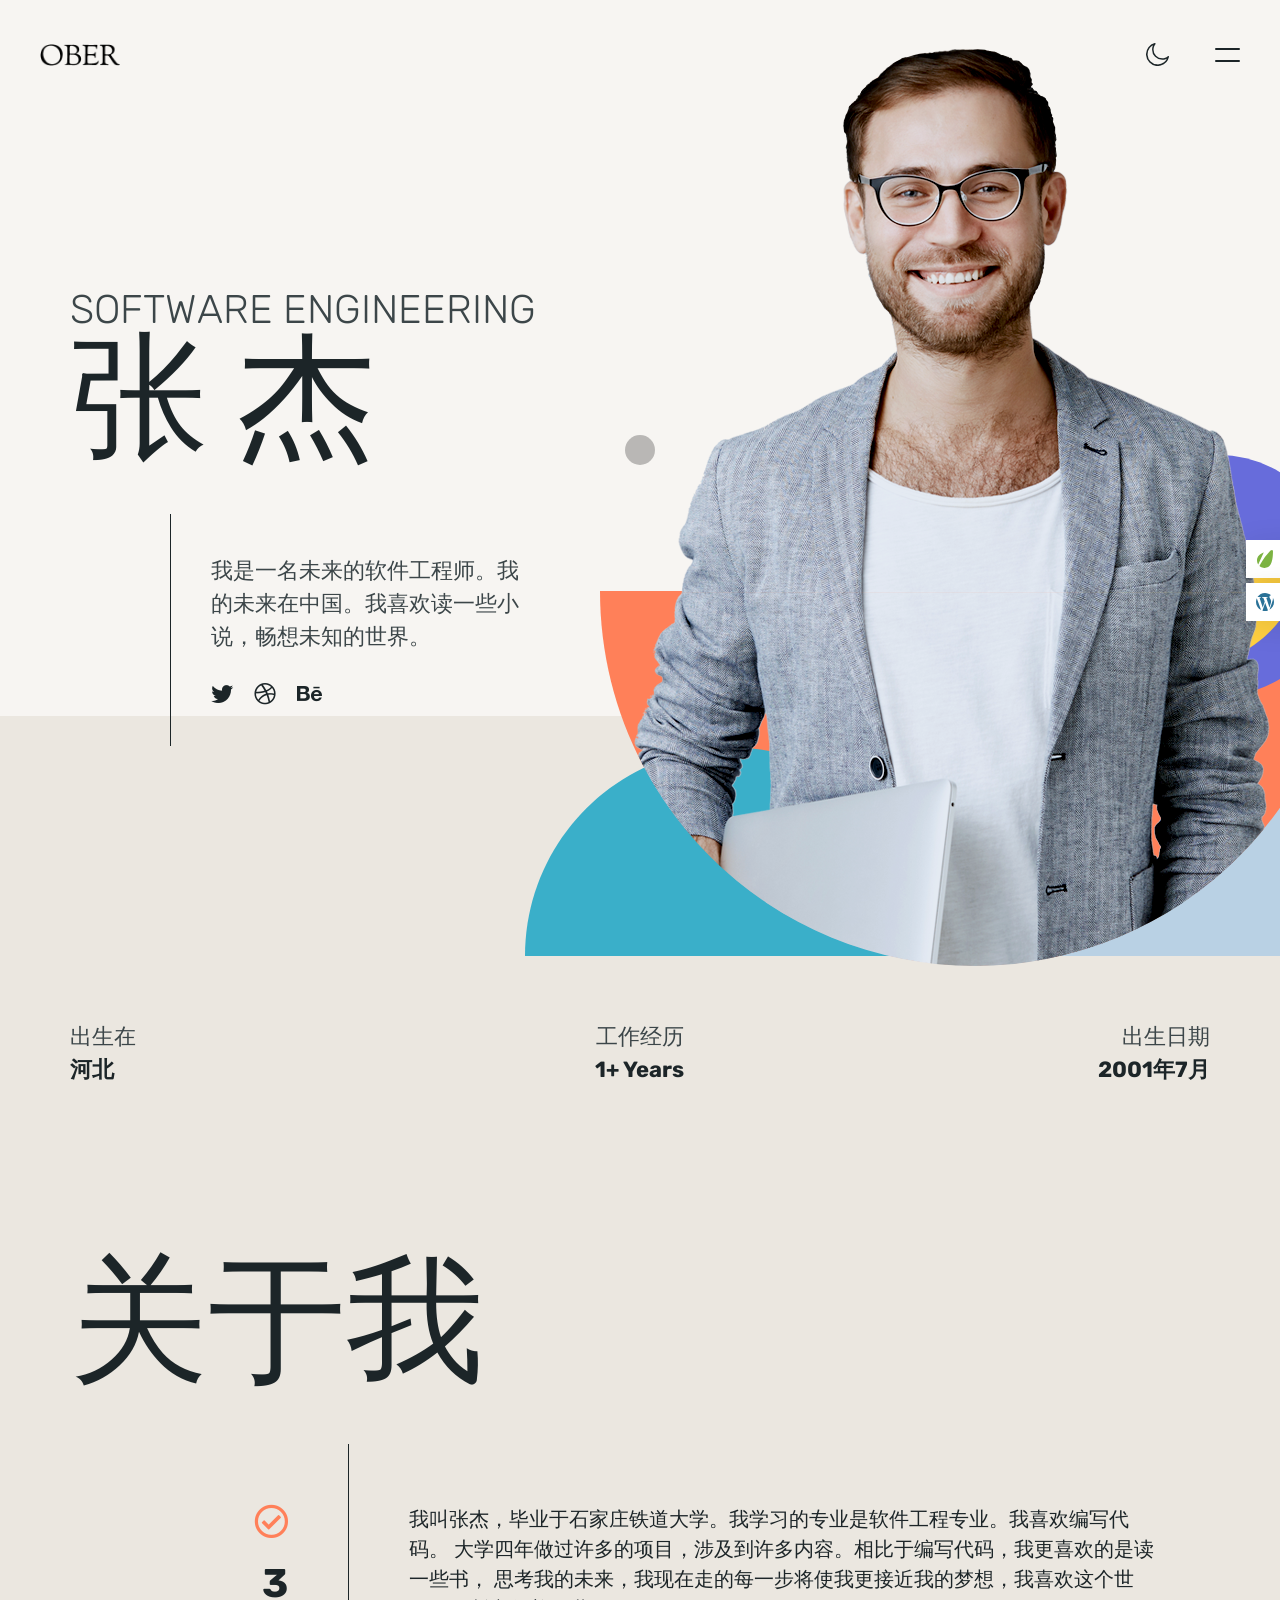
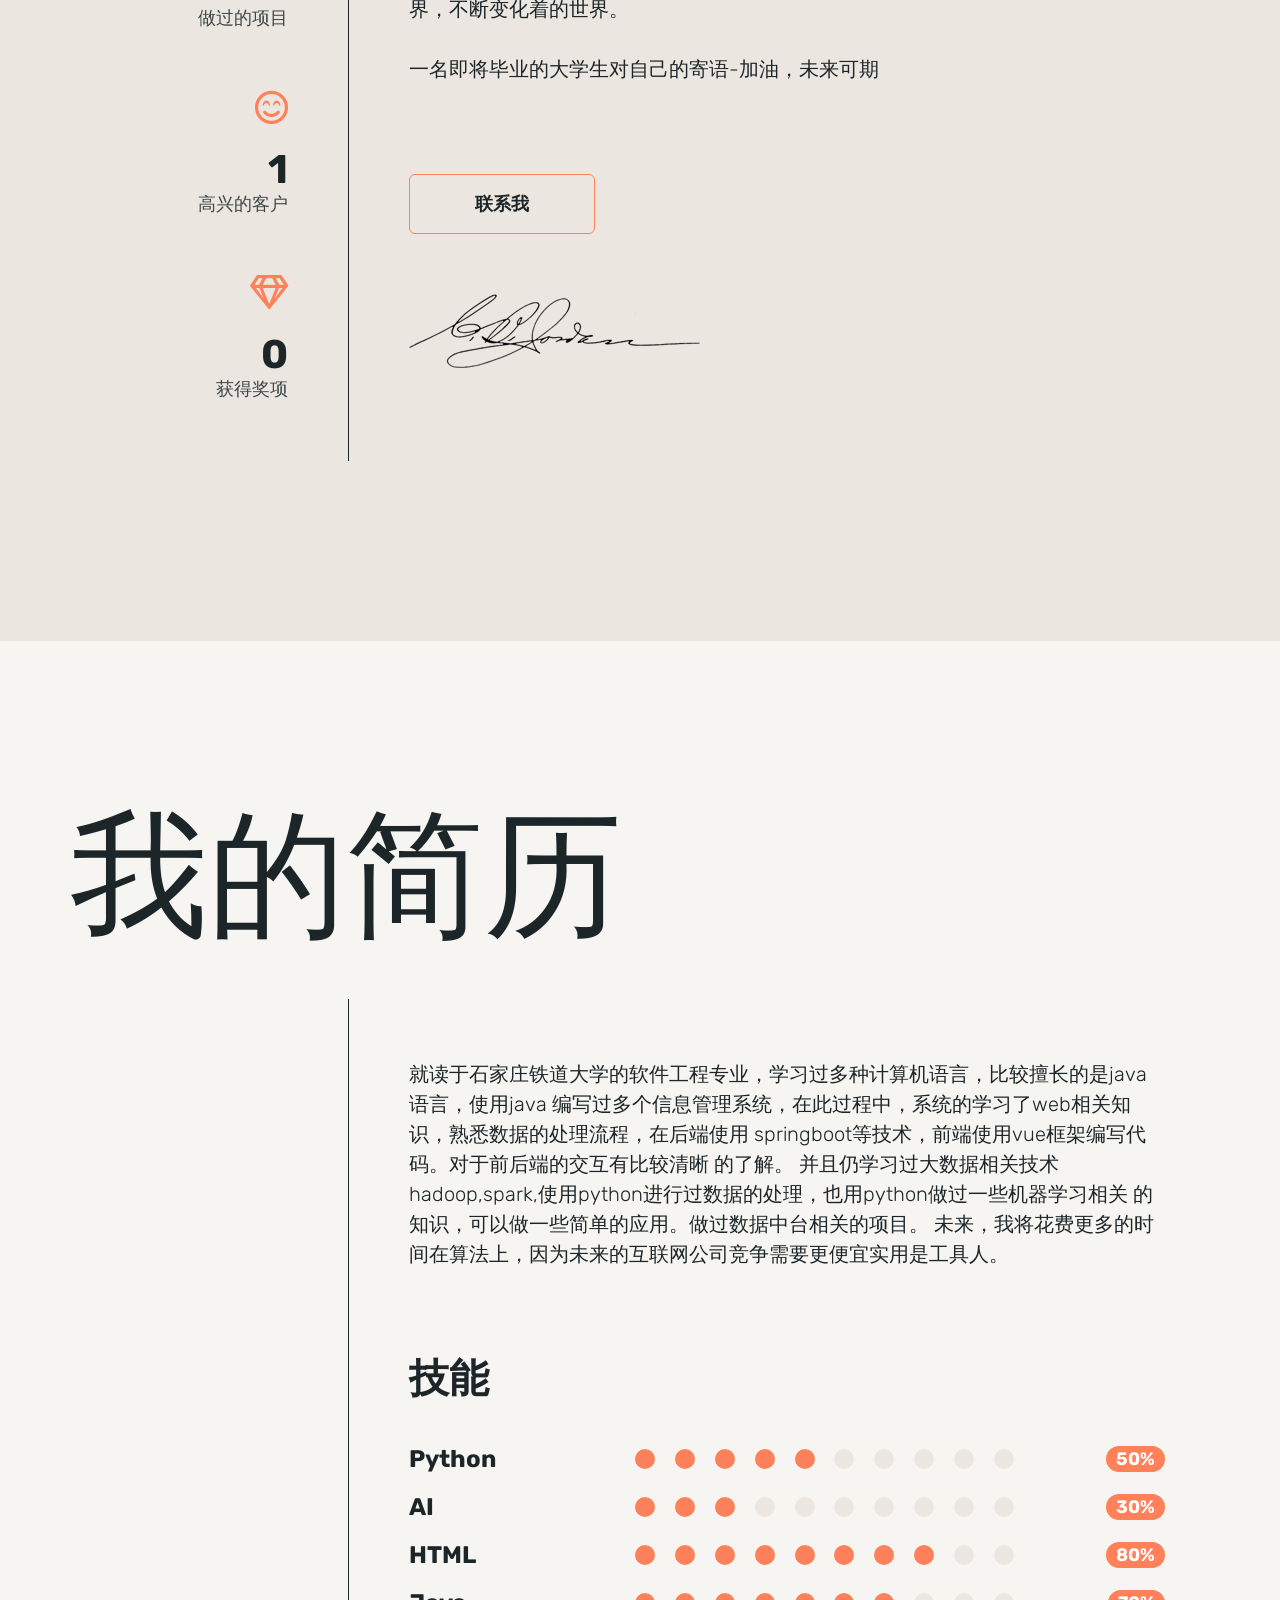
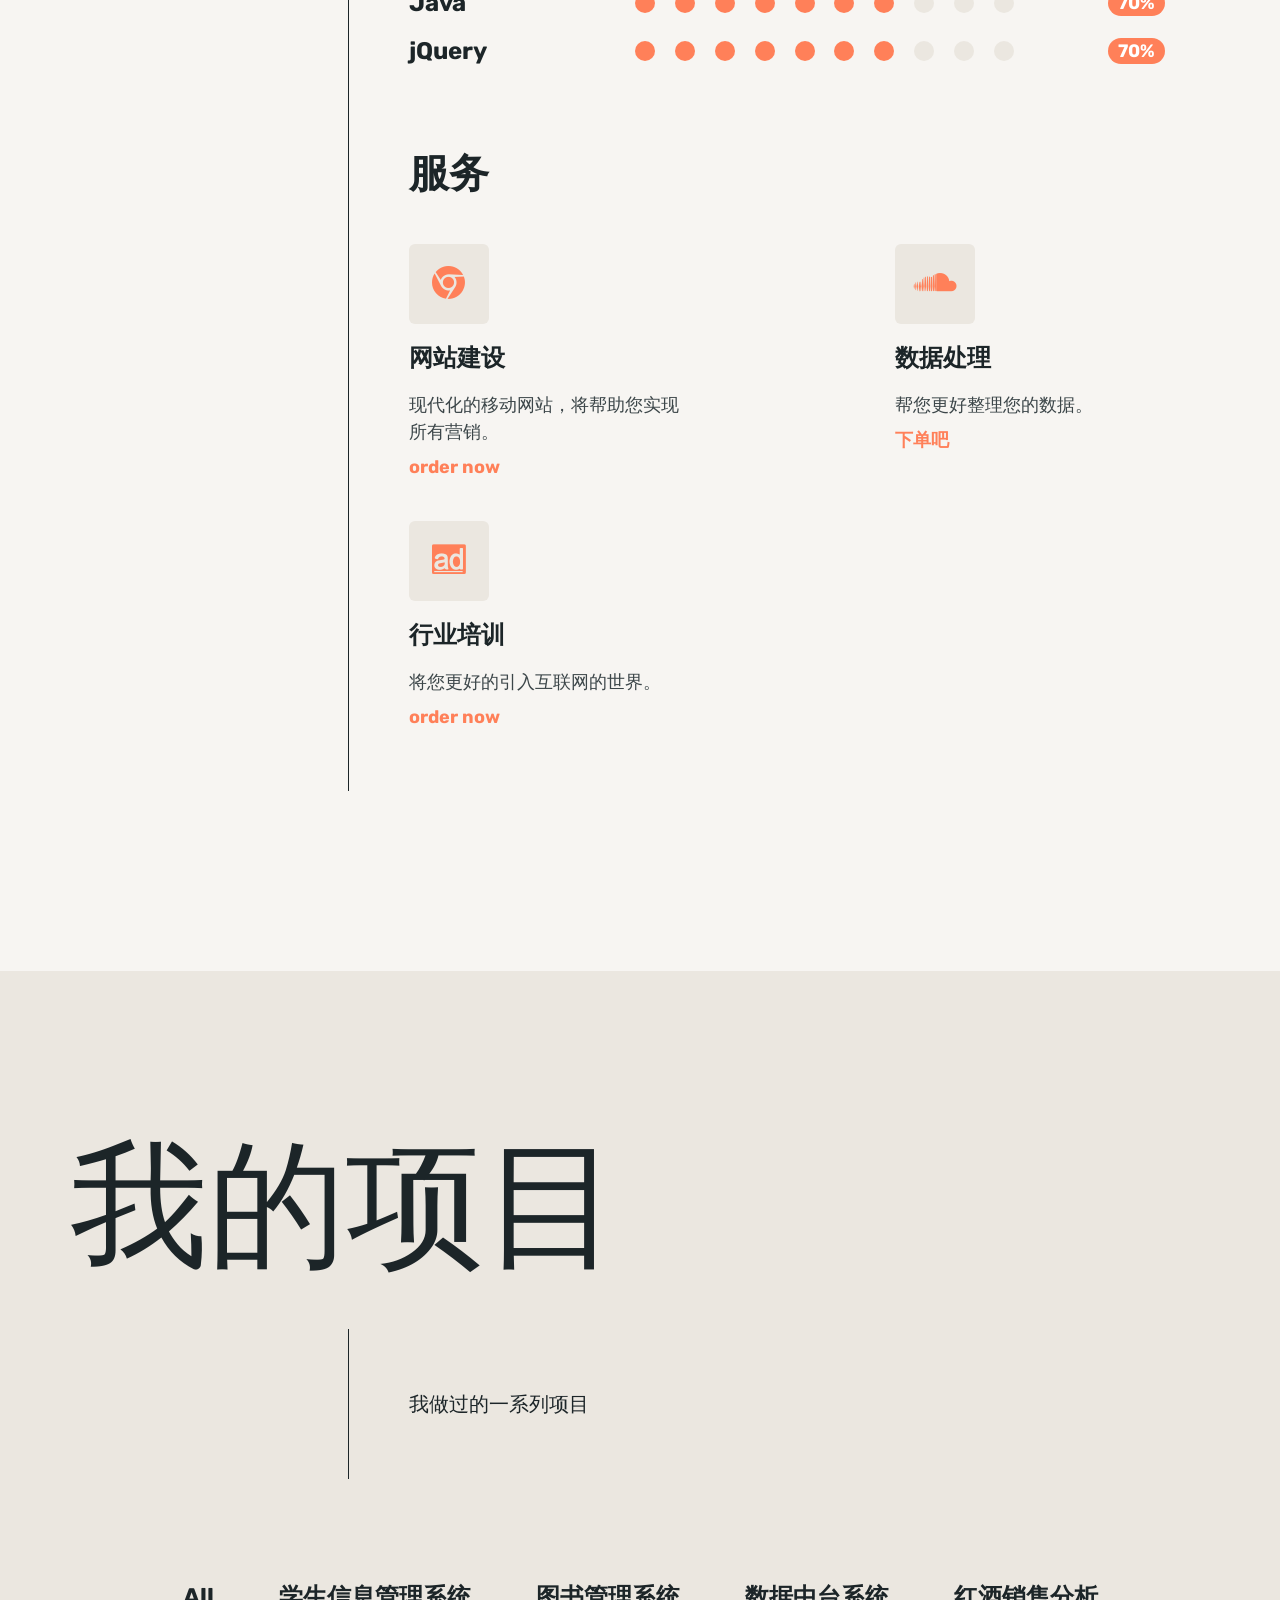
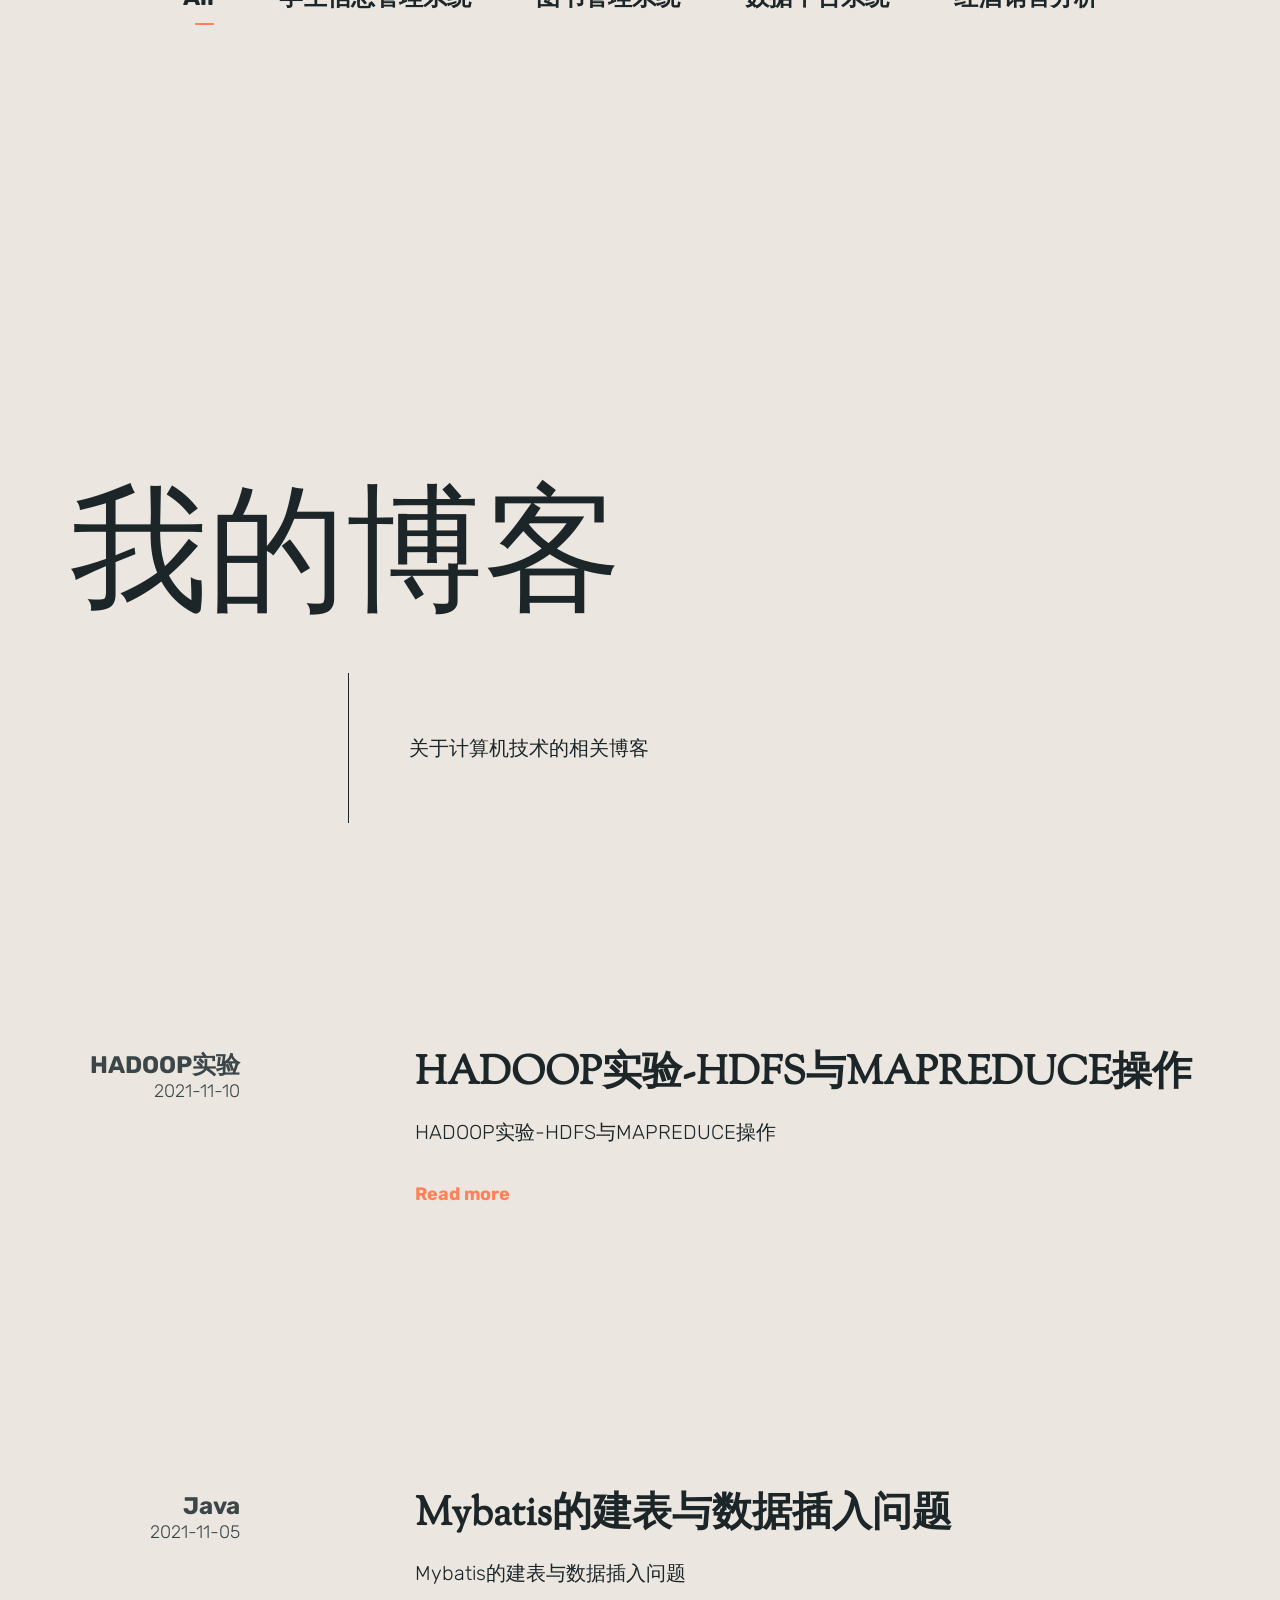
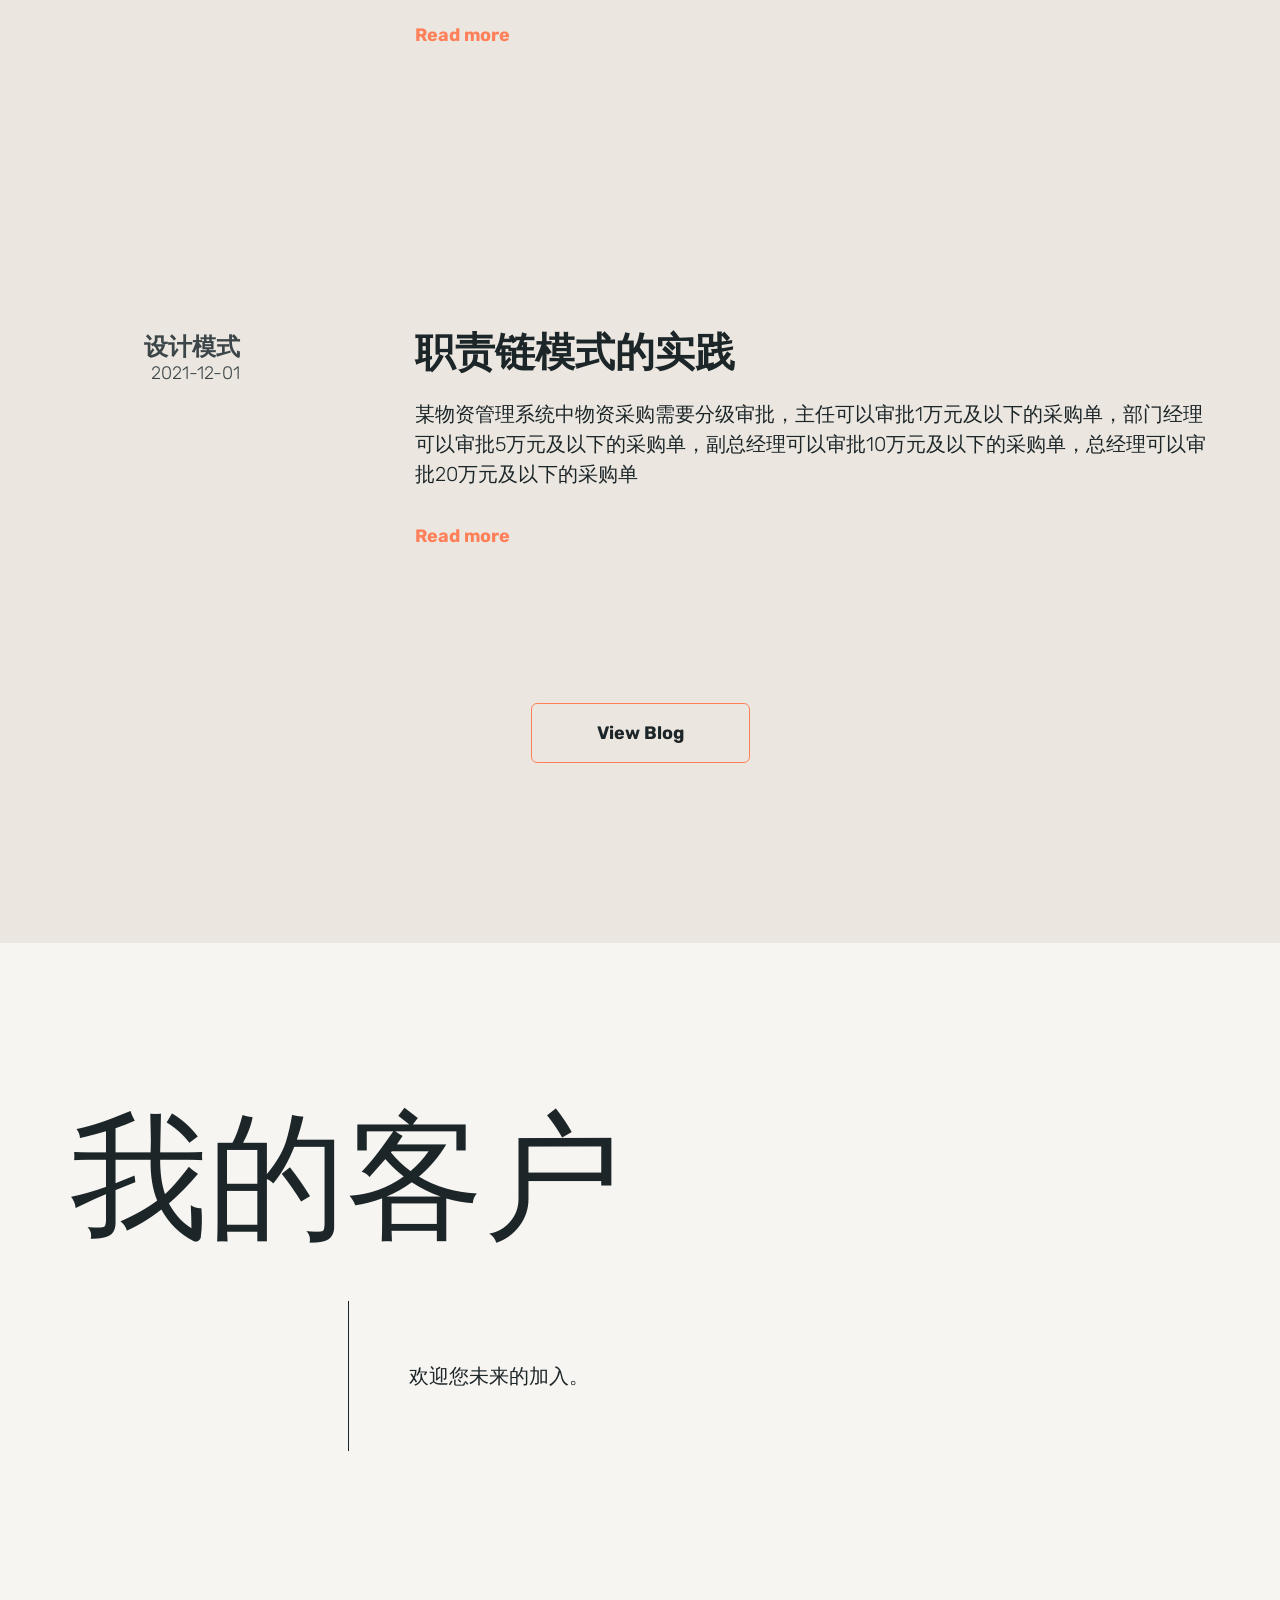
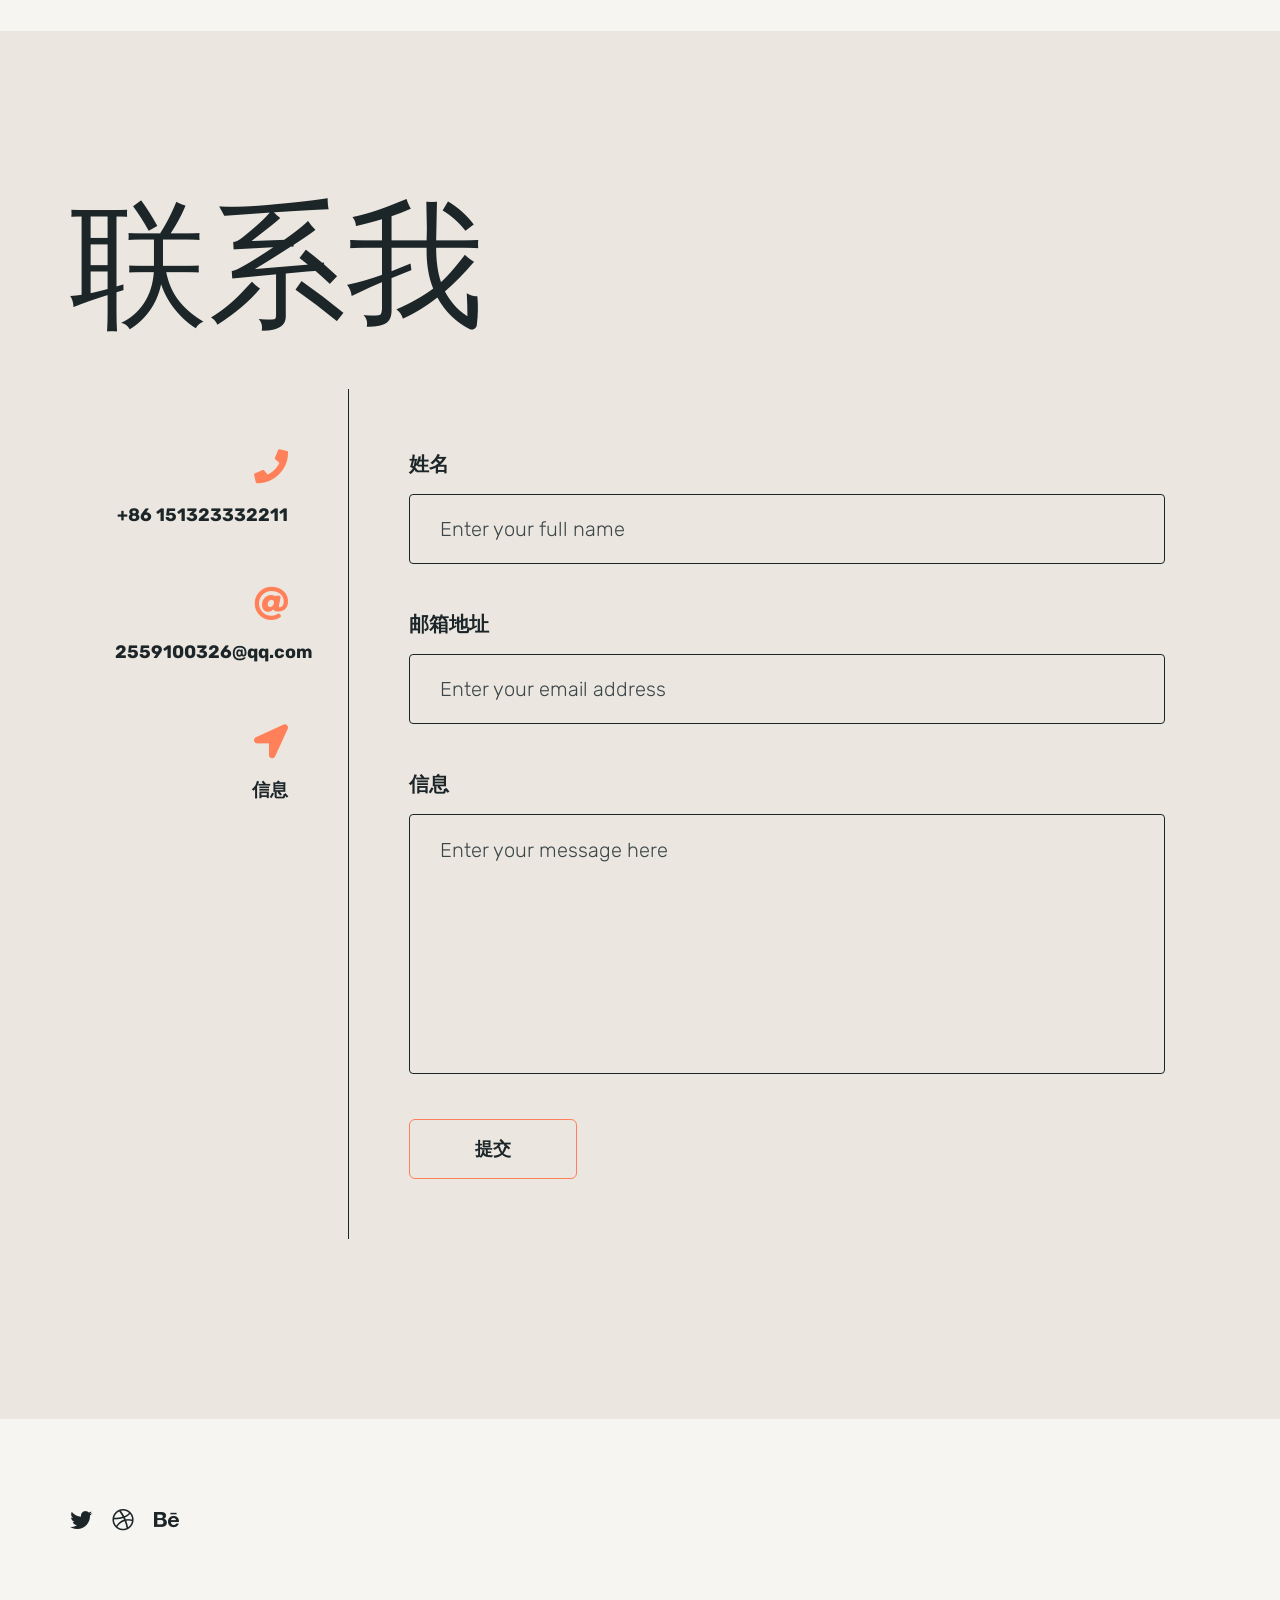
==== commit 2c31bfc8: "Update index.html" ====
--- a/index.html
+++ b/index.html
@@ -2,7 +2,7 @@
 <html lang="en-US">
 <head>
 
-  <title>OBER - One Page Resume HTML Template</title>
+  <title>我的个人简历</title>
   <meta http-equiv="Content-Type" content="text/html; charset=utf-8">
   <meta http-equiv="X-UA-Compatible" content="IE=edge">
   <meta name="viewport" content="width=device-width, initial-scale=1">
@@ -86,33 +86,22 @@
                 <div class="menu-full">
                   <ul class="menu-full">
                     <li class="menu-item">
-                      <a class="splitting-text-anim-2" data-splitting="chars" href="#about-section">About</a>
+                      <a class="splitting-text-anim-2" data-splitting="chars" href="#about-section">关于</a>
                     </li>
                     <li class="menu-item">
-                      <a class="splitting-text-anim-2" data-splitting="chars" href="#resume-section">Resume</a>
+                      <a class="splitting-text-anim-2" data-splitting="chars" href="#resume-section">简历</a>
                     </li>
                     <li class="menu-item">
-                      <a class="splitting-text-anim-2" data-splitting="chars" href="#works-section">Works</a>
+                      <a class="splitting-text-anim-2" data-splitting="chars" href="#works-section">工作</a>
+                    </li>
+                  
+                    <li class="menu-item">
+                      <a class="splitting-text-anim-2" data-splitting="chars" href="#blog-section">博客</a>
                     </li>
                     <li class="menu-item">
-                      <a class="splitting-text-anim-2" data-splitting="chars" href="#pricing-section">Pricing</a>
+                      <a class="splitting-text-anim-2" data-splitting="chars" href="#contact-section">联系方式</a>
                     </li>
-                    <li class="menu-item">
-                      <a class="splitting-text-anim-2" data-splitting="chars" href="#blog-section">Blog</a>
-                    </li>
-                    <li class="menu-item">
-                      <a class="splitting-text-anim-2" data-splitting="chars" href="#contact-section">Contact</a>
-                    </li>
-                    <li class="menu-item menu-item-has-children has-children">
-                      <a class="splitting-text-anim-2" data-splitting="chars">Pages</a>
-                      <ul class="sub-menu">
-                        <li class="menu-item"><a class="splitting-text-anim-1" data-splitting="chars" href="works.html">Works (grid)</a></li>
-                        <li class="menu-item"><a class="splitting-text-anim-1" data-splitting="chars" href="works-list.html">Works (list)</a></li>
-                        <li class="menu-item"><a class="splitting-text-anim-1" data-splitting="chars" href="work-single.html">Work Single Page</a></li>
-                        <li class="menu-item"><a class="splitting-text-anim-1" data-splitting="chars" href="blog.html">Blog Posts</a></li>
-                        <li class="menu-item"><a class="splitting-text-anim-1" data-splitting="chars" href="blog-single.html">Blog Single Post</a></li>
-                      </ul>
-                    </li>
+                   
                   </ul>
                 </div>
 
@@ -168,15 +157,16 @@
             <div class="content">
               <div class="titles">
                 <div class="subtitle splitting-text-anim-2 scroll-animate" data-splitting="chars" data-animate="active">
-                  UI UX DESIGNER
+                  Software Engineering
                 </div>
                 <h2 class="title splitting-text-anim-1 scroll-animate" data-splitting="chars" data-animate="active">
-                  Federico <br>Ober
+                  张 杰
                 </h2>
               </div>
               <div class="description scrolla-element-anim-1 scroll-animate" data-animate="active">
                 <p>
-                  I"m a UI/UX Designer based in NewYork and enjoy playing with colors. I love travelling, photography &amp; music.
+				  我是一名未来的软件工程师。我的未来在中国。我喜欢读一些小说，畅想未知的世界。
+               
                 </p>
                 <div class="social-links">
                   <a target="_blank" rel="nofollow" href="#">
@@ -194,13 +184,13 @@
             <div class="info-list">
               <ul>
                 <li class="scrolla-element-anim-1 scroll-animate" data-animate="active">
-                  Born in <strong>NewYork</strong>
+                  出生在 <strong>河北</strong>
                 </li>
                 <li class="scrolla-element-anim-1 scroll-animate" data-animate="active">
-                  Experience <strong>7+ Years</strong>
+                  工作经历 <strong>1+ Years</strong>
                 </li>
                 <li class="scrolla-element-anim-1 scroll-animate" data-animate="active">
-                  Date of Birth <strong>27 June 1992</strong>
+                  出生日期 <strong>2001年7月</strong>
                 </li>
               </ul>
             </div>
@@ -215,7 +205,7 @@
           <!-- Section Heading -->
           <div class="m-titles">
             <h2 class="m-title splitting-text-anim-1 scroll-animate" data-splitting="chars" data-animate="active">
-              About Me
+              关于我
             </h2>
           </div>
 
@@ -228,22 +218,22 @@
                   <div class="icon">
                     <i aria-hidden="true" class="far fa-check-circle"></i>
                   </div>
-                  <div class="num">124</div>
-                  <div class="title">Completed <br>Project</div>
+                  <div class="num">3</div>
+                  <div class="title">做过的项目</div>
                 </div>
                 <div class="numbers-item scrolla-element-anim-1 scroll-animate" data-animate="active">
                   <div class="icon">
                     <i aria-hidden="true" class="far fa-smile-beam"></i>
                   </div>
-                  <div class="num">65</div>
-                  <div class="title">Happy <br>Clients</div>
+                  <div class="num">1</div>
+                  <div class="title">高兴的客户</div>
                 </div>
                 <div class="numbers-item scrolla-element-anim-1 scroll-animate" data-animate="active">
                   <div class="icon">
                     <i aria-hidden="true" class="far fa-gem"></i>
                   </div>
-                  <div class="num">18</div>
-                  <div class="title">Awards <br>Won</div>
+                  <div class="num">0</div>
+                  <div class="title">获得奖项</div>
                 </div>
               </div>
 
@@ -254,17 +244,16 @@
               <div class="profile-box">
                 <div class="text scrolla-element-anim-1 scroll-animate" data-animate="active">
                   <p>
-                    My name is Federico Ober. I have been studying UI UX Design since October 2020. I like creating
-                    a cool design project.</p><p>Donec imperdiet risus at tortor consequat maximus et eget magna.
-                    Cras ornare sagittis augue, id sollicitudin justo tristique ut. Nullam ex enim, euismod vel
-                    bibendum ultrices, fringilla vel eros. Donec euismod leo lectus, et euismod metus euismod sed.
-                    Quisque quis suscipit ipsum, at pellentesque velit. Duis a congue sem.
+				    我叫张杰，毕业于石家庄铁道大学。我学习的专业是软件工程专业。我喜欢编写代码。
+					大学四年做过许多的项目，涉及到许多内容。相比于编写代码，我更喜欢的是读一些书，
+					思考我的未来，我现在走的每一步将使我更接近我的梦想，我喜欢这个世界，不断变化着的世界。
+					
                   </p>
                   <p>
-                    In sed dolor ut ligula malesuada sollicitudin. Morbi iaculis convallis arcu, nec maximus tellus
-                    sodales in. Curabitur blandit enim at nisl lobortis, non pretium enim hendrer
+				    一名即将毕业的大学生对自己的寄语-加油，未来可期
+                  
                   </p>
-                  <a href="#contact-section" class="btn scrolla-element-anim-1 scroll-animate" data-animate="active">Contact Me</a>
+                  <a href="#contact-section" class="btn scrolla-element-anim-1 scroll-animate" data-animate="active">联系我</a>
                   <div class="signature scrolla-element-anim-1 scroll-animate" data-animate="active">
                     <img src="static/picture/signature.png" alt="">
                   </div>
@@ -283,7 +272,7 @@
           <!-- Section Heading -->
           <div class="m-titles">
             <h2 class="m-title splitting-text-anim-1 scroll-animate" data-splitting="chars" data-animate="active">
-              My Resume
+              我的简历
             </h2>
           </div>
 
@@ -295,51 +284,56 @@
               <!-- Description -->
               <div class="text scrolla-element-anim-1 scroll-animate" data-animate="active">
                 <p>
-                  Talented UX designer with 7+ years of experience, seeking to elevate UI/UX at ABC, Inc.
-                  As Lead UI/UX Head completed project before dead line. ittis augue, id sollicitudin justo
-                  tristique ut. Nullam ex enim, euismod vel bibendum ultrices, fringilla vel eros. Donec euism
-                  od leo um, at pellentesque velituis a congue sem.
+				  就读于石家庄铁道大学的软件工程专业，学习过多种计算机语言，比较擅长的是java语言，使用java
+				  编写过多个信息管理系统，在此过程中，系统的学习了web相关知识，熟悉数据的处理流程，在后端使用
+				  springboot等技术，前端使用vue框架编写代码。对于前后端的交互有比较清晰 的了解。
+				  并且仍学习过大数据相关技术hadoop,spark,使用python进行过数据的处理，也用python做过一些机器学习相关
+				  的知识，可以做一些简单的应用。做过数据中台相关的项目。
+				  未来，我将花费更多的时间在算法上，因为未来的互联网公司竞争需要更便宜实用是工具人。
+                  
                 </p>
               </div>
 
               <!-- Skills -->
               <div class="skills-items">
-                <div class="p-title scrolla-element-anim-1 scroll-animate" data-animate="active">SKILLS</div>
+                <div class="p-title scrolla-element-anim-1 scroll-animate" data-animate="active">技能</div>
                 <div class="skills-item scrolla-element-anim-1 scroll-animate" data-animate="active">
-                  <div class="name">Photoshop</div>
-                  <div class="dots dots-90">
+                  <div class="name">Python</div>
+                  <div class="dots dots-50">
                     <div class="dots-row">
-                      <div class="dot"></div>
-                      <div class="dot"></div>
-                      <div class="dot"></div>
-                      <div class="dot"></div>
-                      <div class="dot"></div>
-                      <div class="dot"></div>
-                      <div class="dot"></div>
-                      <div class="dot"></div>
-                      <div class="dot"></div>
-                      <div class="dot"></div>
-                    </div>
-                  </div>
-                  <div class="value"><span class="num">90%</span></div>
+                          <div class="dot"></div>
+                      <div class="dot"></div>
+                      <div class="dot"></div>
+                      <div class="dot"></div>
+                      <div class="dot"></div>
+                      <div class="dot"></div>
+                      <div class="dot"></div>
+                      <div class="dot"></div>
+                      <div class="dot"></div>
+                      <div class="dot"></div>
+                   
+                    </div>
+                  </div>
+                  <div class="value"><span class="num">50%</span></div>
                 </div>
                 <div class="skills-item scrolla-element-anim-1 scroll-animate" data-animate="active">
-                  <div class="name">WordPress</div>
-                  <div class="dots dots-60">
+                  <div class="name">AI</div>
+                  <div class="dots dots-30">
                     <div class="dots-row">
-                      <div class="dot"></div>
-                      <div class="dot"></div>
-                      <div class="dot"></div>
-                      <div class="dot"></div>
-                      <div class="dot"></div>
-                      <div class="dot"></div>
-                      <div class="dot"></div>
-                      <div class="dot"></div>
-                      <div class="dot"></div>
-                      <div class="dot"></div>
-                    </div>
-                  </div>
-                  <div class="value"><span class="num">60%</span></div>
+                          <div class="dot"></div>
+                      <div class="dot"></div>
+                      <div class="dot"></div>
+                      <div class="dot"></div>
+                      <div class="dot"></div>
+                      <div class="dot"></div>
+                      <div class="dot"></div>
+                      <div class="dot"></div>
+                      <div class="dot"></div>
+                      <div class="dot"></div>
+                     
+                    </div>
+                  </div>
+                  <div class="value"><span class="num">30%</span></div>
                 </div>
                 <div class="skills-item scrolla-element-anim-1 scroll-animate" data-animate="active">
                   <div class="name">HTML</div>
@@ -361,7 +355,7 @@
                 </div>
                 <div class="skills-item scrolla-element-anim-1 scroll-animate" data-animate="active">
                   <div class="name">Java</div>
-                  <div class="dots dots-50">
+                  <div class="dots dots-70">
                     <div class="dots-row">
                       <div class="dot"></div>
                       <div class="dot"></div>
@@ -375,7 +369,7 @@
                       <div class="dot"></div>
                     </div>
                   </div>
-                  <div class="value"><span class="num">50%</span></div>
+                  <div class="value"><span class="num">70%</span></div>
                 </div>
                 <div class="skills-item scrolla-element-anim-1 scroll-animate" data-animate="active">
                   <div class="name">jQuery</div>
@@ -398,16 +392,16 @@
               </div>
 
               <!-- Services -->
-              <div class="p-title scrolla-element-anim-1 scroll-animate" data-animate="active">SERVICES</div>
+              <div class="p-title scrolla-element-anim-1 scroll-animate" data-animate="active">服务</div>
               <div class="services-items">
                 <div class="services-col">
                   <div class="services-item scrolla-element-anim-1 scroll-animate" data-animate="active">
                     <div class="icon">
                       <i aria-hidden="true" class="fab fa-chrome"></i>
                     </div>
-                    <div class="title">Web development</div>
+                    <div class="title">网站建设</div>
                     <div class="text">
-                      <p>Modern and mobile-ready website that will help you reach all of your marketing.</p>
+                      <p>现代化的移动网站，将帮助您实现所有营销。</p>
                     </div>
                     <a href="#contact-section" class="lnk">order now</a>
                   </div>
@@ -417,11 +411,11 @@
                     <div class="icon">
                       <i aria-hidden="true" class="fab fa-soundcloud"></i>
                     </div>
-                    <div class="title">Music writing</div>
+                    <div class="title">数据处理</div>
                     <div class="text">
-                      <p>Music copying, writing, creating, transcription and composition services.</p>
-                    </div>
-                    <a href="#contact-section" class="lnk">order now</a>
+                      <p>帮您更好整理您的数据。</p>
+                    </div>
+                    <a href="#contact-section" class="lnk">下单吧</a>
                   </div>
                 </div>
                 <div class="services-col">
@@ -429,101 +423,21 @@
                     <div class="icon">
                       <i aria-hidden="true" class="fab fa-adversal"></i>
                     </div>
-                    <div class="title">Advetising</div>
+                    <div class="title">行业培训</div>
                     <div class="text">
-                      <p>Advertising services include television, radio, print, mail, and web apps.</p>
+                      <p>将您更好的引入互联网的世界。</p>
                     </div>
                     <a href="#contact-section" class="lnk">order now</a>
                   </div>
                 </div>
-                <div class="services-col">
-                  <div class="services-item scrolla-element-anim-1 scroll-animate" data-animate="active">
-                    <div class="icon">
-                      <i aria-hidden="true" class="fas fa-gamepad"></i>
-                    </div>
-                    <div class="title">Game Development</div>
-                    <div class="text">
-                      <p>Developing memorable and unique mobile android, ios and video games.</p>
-                    </div>
-                    <a href="#contact-section" class="lnk">order now</a>
-                  </div>
-                </div>
-              </div>
-
-              <!-- History -->
-              <div class="history-left">
-
-                <div class="history-items">
-                  <div class="p-title scrolla-element-anim-1 scroll-animate" data-animate="active">EDUCATION</div>
-                  <div class="history-item scrolla-element-anim-1 scroll-animate" data-animate="active">
-                    <div class="date">2010 - 2012</div>
-                    <div class="name">Master in Graphic</div>
-                    <div class="subname">New York University</div>
-                  </div>
-                  <div class="history-item scrolla-element-anim-1 scroll-animate" data-animate="active">
-                    <div class="date">2006 - 2009</div>
-                    <div class="name">Bachelors of FineArt</div>
-                    <div class="subname">New York University</div>
-                  </div>
-                </div>
-
-                <div class="history-items">
-                  <div class="p-title scrolla-element-anim-1 scroll-animate" data-animate="active">AWARDS</div>
-                  <div class="history-item scrolla-element-anim-1 scroll-animate" data-animate="active">
-                    <div class="date">2016 - awwwards</div>
-                    <div class="name">Site of the Day</div>
-                    <div class="text">
-                      <p>Euismod vel bibendum ultrices, fringilla vel eros, donec euismod leo lectus.</p>
-                    </div>
-                  </div>
-                  <div class="history-item scrolla-element-anim-1 scroll-animate" data-animate="active">
-                    <div class="date">2015 - designnominees</div>
-                    <div class="name">Site of the Week</div>
-                    <div class="text">
-                      <p>Euismod vel bibendum ultrices, fringilla vel eros, donec euismod leo lectus.</p>
-                    </div>
-                  </div>
-                </div>
-
-              </div>
-
-              <div class="history-right">
-
-                <div class="history-items">
-                  <div class="p-title scrolla-element-anim-1 scroll-animate" data-animate="active">EXPERIENCE</div>
-                  <div class="history-item scrolla-element-anim-1 scroll-animate" data-animate="active">
-                    <div class="date">2014 - Present</div>
-                    <div class="name">Soft Tech Inc.</div>
-                    <div class="subname">UI Head &amp; Manager</div>
-                    <div class="text">
-                      <p>Euismod vel bibendum ultrices, fringilla vel eros, donec euismod leo lectus.</p>
-                    </div>
-                  </div>
-                  <div class="history-item scrolla-element-anim-1 scroll-animate" data-animate="active">
-                    <div class="date">2010 - 2014</div>
-                    <div class="name">Kana Design Studio</div>
-                    <div class="subname">UI / UX Specialist</div>
-                    <div class="text">
-                      <p>Euismod vel bibendum ultrices, fringilla vel eros, donec euismod leo lectus.</p>
-                    </div>
-                  </div>
-                  <div class="history-item scrolla-element-anim-1 scroll-animate" data-animate="active">
-                    <div class="date">2009 - 2010</div>
-                    <div class="name">Paperart</div>
-                    <div class="subname">Graphic Designer</div>
-                    <div class="text">
-                      <p>Euismod vel bibendum ultrices, fringilla vel eros, donec euismod leo lectus.</p>
-                    </div>
-                  </div>
-                </div>
-
-              </div>
+                
+
+        
 
               <div class="clear"></div>
 
-              <!-- Button CV -->
-              <a target="_blank" href="javascript:;" class="btn scrolla-element-anim-1 scroll-animate" data-animate="active">Download CV</a>
-
+              <br/>
+           
             </div>
           </div>
 
@@ -536,7 +450,7 @@
           <!-- Section Heading -->
           <div class="m-titles">
             <h2 class="m-title splitting-text-anim-1 scroll-animate" data-splitting="chars" data-animate="active">
-              My Projects
+              我的项目
             </h2>
           </div>
 
@@ -547,7 +461,7 @@
 
               <!-- Description -->
               <div class="text scrolla-element-anim-1 scroll-animate" data-animate="active">
-          			<p>A Collection of my favorites project I’ve designed recently. Feeling great while sharing here.</p>
+          			<p>我做过的一系列项目</p>
           		</div>
 
             </div>
@@ -558,155 +472,27 @@
 
             <div class="filter-links scrolla-element-anim-1 scroll-animate" data-animate="active">
               <a href="#" class="active" data-href=".works-col">All</a>
-              <a href="#" data-href=".sorting-ui-ux-design">UI UX Design</a>
-              <a href="#" data-href=".sorting-photo">Photography</a>
-              <a href="#" data-href=".sorting-development">Development</a>
-              <a href="#" data-href=".sorting-branding">Branding</a>
-            </div>
-
-            <div class="works-items works-list-items row">
-
-              <div class="works-col col-xs-12 col-sm-12 col-md-12 col-lg-12 sorting-branding sorting-photo ">
-                <div class="works-item">
-                  <a href="work-single.html">
-                    <span class="image scrolla-element-anim-1 scroll-animate" data-animate="active">
-                      <span class="img">
-                        <img src="static/picture/work4.jpg" alt="Zorro">
-                        <span class="overlay"></span>
-                      </span>
-                    </span>
-                    <span class="desc">
-                      <span class="name splitting-text-anim-1 scroll-animate" data-splitting="chars" data-animate="active">
-                        Zorro
-                      </span>
-                      <span class="category scrolla-element-anim-1 scroll-animate" data-animate="active">
-                        Branding<br>Photography
-                      </span>
-                    </span>
-                  </a>
-                </div>
-              </div>
-
-              <div class="works-col col-xs-12 col-sm-12 col-md-12 col-lg-12 sorting-branding sorting-ui-ux-design ">
-                <div class="works-item">
-                  <a href="work-single.html">
-                    <span class="image scrolla-element-anim-1 scroll-animate" data-animate="active">
-                      <span class="img">
-                        <img src="static/picture/work2.jpg" alt="Gooir">
-                        <span class="overlay"></span>
-                      </span>
-                    </span>
-                    <span class="desc">
-                      <span class="name splitting-text-anim-1 scroll-animate" data-splitting="chars" data-animate="active">
-                        Gooir
-                      </span>
-                      <span class="category scrolla-element-anim-1 scroll-animate" data-animate="active">
-                        Branding<br>UI UX Design
-                      </span>
-                    </span>
-                  </a>
-                </div>
-              </div>
-
-              <div class="works-col col-xs-12 col-sm-12 col-md-12 col-lg-12 sorting-development sorting-ui-ux-design ">
-                <div class="works-item">
-                  <a href="work-single.html">
-                    <span class="image scrolla-element-anim-1 scroll-animate" data-animate="active">
-                      <span class="img">
-                        <img src="static/picture/work7.jpg" alt="Explore">
-                        <span class="overlay"></span>
-                      </span>
-                    </span>
-                    <span class="desc">
-                      <span class="name splitting-text-anim-1 scroll-animate" data-splitting="chars" data-animate="active">
-                        Explore
-                      </span>
-                      <span class="category scrolla-element-anim-1 scroll-animate" data-animate="active">
-                        Development<br>UI UX Design
-                      </span>
-                    </span>
-                  </a>
-                </div>
-              </div>
-
-              <div class="works-col col-xs-12 col-sm-12 col-md-12 col-lg-12 sorting-branding sorting-photo ">
-                <div class="works-item">
-                  <a href="work-single.html">
-                    <span class="image scrolla-element-anim-1 scroll-animate" data-animate="active">
-                      <span class="img">
-                        <img src="static/picture/work1.jpg" alt="Mozar">
-                        <span class="overlay"></span>
-                      </span>
-                    </span>
-                    <span class="desc">
-                      <span class="name splitting-text-anim-1 scroll-animate" data-splitting="chars" data-animate="active">
-                        Mozar
-                      </span>
-                      <span class="category scrolla-element-anim-1 scroll-animate" data-animate="active">
-                        Branding<br>Photography
-                      </span>
-                    </span>
-                  </a>
-                </div>
-              </div>
-
-              <div class="works-col col-xs-12 col-sm-12 col-md-12 col-lg-12 sorting-branding sorting-photo ">
-                <div class="works-item">
-                  <a href="work-single.html">
-                    <span class="image scrolla-element-anim-1 scroll-animate" data-animate="active">
-                      <span class="img">
-                        <img src="static/picture/single8.jpg" alt="Stay Fit">
-                        <span class="overlay"></span>
-                      </span>
-                    </span>
-                    <span class="desc">
-                      <span class="name splitting-text-anim-1 scroll-animate" data-splitting="chars" data-animate="active">
-                        Stay Fit
-                      </span>
-                      <span class="category scrolla-element-anim-1 scroll-animate" data-animate="active">
-                        Development<br>UI UX Design
-                      </span>
-                    </span>
-                  </a>
-                </div>
-              </div>
-
-              <div class="works-col col-xs-12 col-sm-12 col-md-12 col-lg-12 sorting-branding sorting-photo ">
-                <div class="works-item">
-                  <a href="work-single.html">
-                    <span class="image scrolla-element-anim-1 scroll-animate" data-animate="active">
-                      <span class="img">
-                        <img src="static/picture/single6.jpg" alt="Kana">
-                        <span class="overlay"></span>
-                      </span>
-                    </span>
-                    <span class="desc">
-                      <span class="name splitting-text-anim-1 scroll-animate" data-splitting="chars" data-animate="active">
-                        Kana
-                      </span>
-                      <span class="category scrolla-element-anim-1 scroll-animate" data-animate="active">
-                        Development<br>Photography
-                      </span>
-                    </span>
-                  </a>
-                </div>
-              </div>
-
-            </div>
+              <a href="#" data-href=".sorting-ui-ux-design">学生信息管理系统</a>
+              <a href="#" data-href=".sorting-photo">图书管理系统</a>
+              <a href="#" data-href=".sorting-development">数据中台系统</a>
+              <a href="#" data-href=".sorting-branding">红酒销售分析</a>
+            </div>
+
+            
 
           </div>
 
         </div>
       </section>
 
-			<section class="section" id="pricing-section">
+		
+
+      <section class="section section-bg" id="blog-section">
         <div class="container">
 
           <!-- Section Heading -->
           <div class="m-titles">
-            <h2 class="m-title splitting-text-anim-1 scroll-animate" data-splitting="chars" data-animate="active">
-              Pricing Plans
-            </h2>
+            <h2 class="m-title splitting-text-anim-1 scroll-animate" data-splitting="chars" data-animate="active">我的博客</h2>
           </div>
 
           <div class="row row-custom">
@@ -716,161 +502,7 @@
 
               <!-- Description -->
               <div class="text scrolla-element-anim-1 scroll-animate" data-animate="active">
-                <p>Are you interested to work with me ? Here are my price list for design related work. Lets talk about project !</p>
-              </div>
-
-            </div>
-          </div>
-
-          <!-- Pricing -->
-          <div class="pricing-items row">
-
-            <div class="pricing-col col-xs-12 col-sm-6 col-md-6 col-lg-4">
-              <div class="pricing-item scrolla-element-anim-1 scroll-animate" data-animate="active">
-                <div class="title">Full Time</div>
-                <div class="subtitle">Available for Full Time</div>
-                <div class="price">$1200</div>
-                <div class="text">
-                  <ul>
-                  <li>Brand Design</li>
-                  <li>Advertising</li>
-                  <li>Web Development</li>
-                  <li>Photography</li>
-                  </ul>
-                </div>
-                <a href="#contact-section" class="btn">Hire Me</a>
-              </div>
-            </div>
-
-            <div class="pricing-col col-xs-12 col-sm-6 col-md-6 col-lg-4">
-              <div class="pricing-item scrolla-element-anim-1 scroll-animate" data-animate="active">
-                <div class="title">Project Wise</div>
-                <div class="subtitle">Available for Freelancing</div>
-                <div class="price">$400</div>
-                <div class="text">
-                  <ul>
-                  <li>Brand Design</li>
-                  <li>Advertising</li>
-                  <li>Web Development</li>
-                  <li>Photography</li>
-                  </ul>
-                </div>
-                <a href="#contact-section" class="btn">Hire Me</a>
-              </div>
-            </div>
-
-            <div class="pricing-col col-xs-12 col-sm-6 col-md-6 col-lg-4">
-              <div class="pricing-item scrolla-element-anim-1 scroll-animate" data-animate="active">
-                <div class="title">Hourley</div>
-                <div class="subtitle">Available for Hourley Basis</div>
-                <div class="price">$60</div>
-                <div class="text">
-                  <ul>
-                  <li>Brand Design</li> 	<li>Advertising</li>
-                  <li>Web Development</li> 	<li>Photography</li>
-                  </ul>
-                </div>
-                <a href="#contact-section" class="btn">Hire Me</a>
-              </div>
-            </div>
-
-          </div>
-
-        </div>
-      </section>
-
-			<section class="section no-padding-top section-parallax-4">
-        <div class="container">
-
-          <!-- Testimonials -->
-          <div class="m-testimonials">
-            <div class="swiper-container js-testimonials">
-              <div class="swiper-wrapper">
-
-                <div class="swiper-slide">
-                  <div class="testimonials-item scrolla-element-anim-1 scroll-animate" data-animate="active">
-                    <div class="text">
-                      <div class="icon">
-                        <svg width="58" height="44" xmlns="http://www.w3.org/2000/svg" version="1.1" xmlns:xlink="http://www.w3.org/1999/xlink" viewbox="0 0 58 44"><defs></defs><g><g><path d="M24.15697,5.25606c-5.87975,2.24304 -9.65698,8.89397 -9.65698,14.29844h9.62551v24.44363h-24.12552v-18.06641c0,-13.94272 9.05766,-23.39363 21.74995,-25.93231zM57.98788,5.25606c-5.87734,2.24304 -9.65458,8.89397 -9.65458,14.29844h9.6666v24.44363h-24.12552v-18.06641c0,-13.94272 9.01657,-23.39363 21.70887,-25.93231zM54.21305,2.82419c-11.10706,2.9459 -17.92202,11.65104 -17.92202,23.10753v15.62309h19.29222v-19.55605h-9.6666v-2.44427c0,-5.29194 3.09334,-12.05826 8.87878,-15.45906zM20.37974,2.82133v0l0.58239,1.27411c-5.78556,3.4008 -8.8789,10.16712 -8.8789,15.45906v2.44427v0h9.62563v0v19.55605v0h-19.29222v0v-15.62309c0,-11.45458 6.83189,-20.15972 17.9631,-23.11039" fill="#ffffff" fill-opacity="1"></path></g></g></svg>
-                      </div>
-                      <p>Sed vel mattis dolor. Vestibulum gravida, dolor vel dapibus bibendum, velit enim finibus mauris, in volutpat arcu magna ac metus. Sed condimentum, erat vel sodales pharetra, ligula massa maximus dolor</p>
-                    </div>
-                    <div class="image">
-                      <img src="static/picture/team3.jpg" alt="Jennifer Smith">
-                    </div>
-                    <div class="info">
-                      <h3 class="name">Jennifer Smith</h3>
-                      <div class="author">CEO &amp; Founder</div>
-                    </div>
-                  </div>
-                </div>
-
-                <div class="swiper-slide">
-                  <div class="testimonials-item scrolla-element-anim-1 scroll-animate" data-animate="active">
-                    <div class="text">
-                      <div class="icon">
-                        <svg width="58" height="44" xmlns="http://www.w3.org/2000/svg" version="1.1" xmlns:xlink="http://www.w3.org/1999/xlink" viewbox="0 0 58 44"><defs></defs><g><g><path d="M24.15697,5.25606c-5.87975,2.24304 -9.65698,8.89397 -9.65698,14.29844h9.62551v24.44363h-24.12552v-18.06641c0,-13.94272 9.05766,-23.39363 21.74995,-25.93231zM57.98788,5.25606c-5.87734,2.24304 -9.65458,8.89397 -9.65458,14.29844h9.6666v24.44363h-24.12552v-18.06641c0,-13.94272 9.01657,-23.39363 21.70887,-25.93231zM54.21305,2.82419c-11.10706,2.9459 -17.92202,11.65104 -17.92202,23.10753v15.62309h19.29222v-19.55605h-9.6666v-2.44427c0,-5.29194 3.09334,-12.05826 8.87878,-15.45906zM20.37974,2.82133v0l0.58239,1.27411c-5.78556,3.4008 -8.8789,10.16712 -8.8789,15.45906v2.44427v0h9.62563v0v19.55605v0h-19.29222v0v-15.62309c0,-11.45458 6.83189,-20.15972 17.9631,-23.11039" fill="#ffffff" fill-opacity="1"></path></g></g></svg>
-                      </div>
-                      <p>Sed vel mattis dolor. Vestibulum gravida, dolor vel dapibus bibendum, velit enim finibus mauris, in volutpat arcu magna ac metus. Sed condimentum, erat vel sodales pharetra, ligula massa maximus dolor</p>
-                    </div>
-                    <div class="image">
-                      <img src="static/picture/team3.jpg" alt="Jennifer Smith">
-                    </div>
-                    <div class="info">
-                      <h3 class="name">Jennifer Smith</h3>
-                      <div class="author">CEO &amp; Founder</div>
-                    </div>
-                  </div>
-                </div>
-
-                <div class="swiper-slide">
-                  <div class="testimonials-item scrolla-element-anim-1 scroll-animate" data-animate="active">
-                    <div class="text">
-                      <div class="icon">
-                        <svg width="58" height="44" xmlns="http://www.w3.org/2000/svg" version="1.1" xmlns:xlink="http://www.w3.org/1999/xlink" viewbox="0 0 58 44"><defs></defs><g><g><path d="M24.15697,5.25606c-5.87975,2.24304 -9.65698,8.89397 -9.65698,14.29844h9.62551v24.44363h-24.12552v-18.06641c0,-13.94272 9.05766,-23.39363 21.74995,-25.93231zM57.98788,5.25606c-5.87734,2.24304 -9.65458,8.89397 -9.65458,14.29844h9.6666v24.44363h-24.12552v-18.06641c0,-13.94272 9.01657,-23.39363 21.70887,-25.93231zM54.21305,2.82419c-11.10706,2.9459 -17.92202,11.65104 -17.92202,23.10753v15.62309h19.29222v-19.55605h-9.6666v-2.44427c0,-5.29194 3.09334,-12.05826 8.87878,-15.45906zM20.37974,2.82133v0l0.58239,1.27411c-5.78556,3.4008 -8.8789,10.16712 -8.8789,15.45906v2.44427v0h9.62563v0v19.55605v0h-19.29222v0v-15.62309c0,-11.45458 6.83189,-20.15972 17.9631,-23.11039" fill="#ffffff" fill-opacity="1"></path></g></g></svg>
-                      </div>
-                      <p>Sed vel mattis dolor. Vestibulum gravida, dolor vel dapibus bibendum, velit enim finibus mauris, in volutpat arcu magna ac metus. Sed condimentum, erat vel sodales pharetra, ligula massa maximus dolor</p>
-                    </div>
-                    <div class="image">
-                      <img src="static/picture/team3.jpg" alt="Jennifer Smith">
-                    </div>
-                    <div class="info">
-                      <h3 class="name">Jennifer Smith</h3>
-                      <div class="author">CEO &amp; Founder</div>
-                    </div>
-                  </div>
-                </div>
-
-              </div>
-
-              <div class="swiper-button-prev scrolla-element-anim-1 scroll-animate" data-animate="active">
-                <svg width="13" height="25" xmlns="http://www.w3.org/2000/svg" version="1.1" xmlns:xlink="http://www.w3.org/1999/xlink" viewbox="0 0 13 25"><defs></defs><g><g><path d="M0.27409,11.8138l11.13338,-11.53183c0.36484,-0.37766 0.95535,-0.37766 1.3195,0.00191c0.36392,0.37861 0.36301,0.99277 -0.00183,1.37043l-10.47066,10.84518v0l10.471,10.84423c0.36484,0.37861 0.36575,0.99087 0.00195,1.37043c-0.18253,0.18883 -0.42171,0.28515 -0.6609,0.28515c-0.23849,0 -0.47676,-0.09537 -0.65895,-0.28229l-11.1335,-11.53183c-0.17567,-0.18215 -0.2742,-0.4282 -0.2742,-0.68569c0,-0.25749 0.09888,-0.50449 0.2742,-0.68569z" fill="#ffffff" fill-opacity="1"></path></g></g></svg>
-              </div>
-              <div class="swiper-button-next scrolla-element-anim-1 scroll-animate" data-animate="active">
-                <svg width="13" height="25" xmlns="http://www.w3.org/2000/svg" version="1.1" xmlns:xlink="http://www.w3.org/1999/xlink" viewbox="0 0 13 25"><defs></defs><g><g><path d="M0.27409,11.8138l11.13338,-11.53183c0.36484,-0.37766 0.95535,-0.37766 1.3195,0.00191c0.36392,0.37861 0.36301,0.99277 -0.00183,1.37043l-10.47066,10.84518v0l10.471,10.84423c0.36484,0.37861 0.36575,0.99087 0.00195,1.37043c-0.18253,0.18883 -0.42171,0.28515 -0.6609,0.28515c-0.23849,0 -0.47676,-0.09537 -0.65895,-0.28229l-11.1335,-11.53183c-0.17567,-0.18215 -0.2742,-0.4282 -0.2742,-0.68569c0,-0.25749 0.09888,-0.50449 0.2742,-0.68569z" fill="#ffffff" fill-opacity="1"></path></g></g></svg>
-              </div>
-            </div>
-          </div>
-
-        </div>
-      </section>
-
-      <section class="section section-bg" id="blog-section">
-        <div class="container">
-
-          <!-- Section Heading -->
-          <div class="m-titles">
-            <h2 class="m-title splitting-text-anim-1 scroll-animate" data-splitting="chars" data-animate="active">My Blog</h2>
-          </div>
-
-          <div class="row row-custom">
-            <div class="col-xs-12 col-sm-12 col-md-3 col-lg-3">
-            </div>
-            <div class="col-xs-12 col-sm-12 col-md-9 col-lg-9 vertical-line">
-
-              <!-- Description -->
-              <div class="text scrolla-element-anim-1 scroll-animate" data-animate="active">
-                <p>Suspendisse potenti. Sed egestas eros eu libero posuere ultrices. Nullam ut aliquet felis, sit amet imperdiet felis.</p>
+                <p>关于计算机技术的相关博客</p>
               </div>
 
             </div>
@@ -889,15 +521,15 @@
             </div>
             <div class="desc">
               <div class="category scrolla-element-anim-1 scroll-animate" data-animate="active">
-                UI Design<br><span>November 28, 2022</span>
+                HADOOP实验<br><span>2021-11-10</span>
               </div>
               <h3 class="title scrolla-element-anim-1 scroll-animate" data-animate="active">
-                <a href="blog-single.html">Usability Secrets to Create Better User Interfaces</a>
+                <a href="blog-single.html">HADOOP实验-HDFS与MAPREDUCE操作</a>
               </h3>
               <div class="text scrolla-element-anim-1 scroll-animate" data-animate="active">
-                <p>Vivamus interdum suscipit lacus. Nunc ultrices accumsan mattis. Aliquam vel sem vel velit efficitur malesuada. Donec arcu lacus, ornare eget&#8230; </p>
+                <p>HADOOP实验-HDFS与MAPREDUCE操作 </p>
                 <div class="readmore">
-                  <a href="blog-single.html" class="lnk">Read more</a>
+                  <a href="https://www.cnblogs.com/zhanghua-lijie/p/14911156.html" class="lnk">Read more</a>
                 </div>
               </div>
             </div>
@@ -911,15 +543,15 @@
             </div>
             <div class="desc">
               <div class="category scrolla-element-anim-1 scroll-animate" data-animate="active">
-                Branding<br><span>November 28, 2022</span>
+                Java<br><span> 2021-11-05 </span>
               </div>
               <h3 class="title scrolla-element-anim-1 scroll-animate" data-animate="active">
-                <a href="blog-single.html">Three Ways To Level Up Your Photography</a>
+                <a href="blog-single.html">Mybatis的建表与数据插入问题</a>
               </h3>
               <div class="text scrolla-element-anim-1 scroll-animate" data-animate="active">
-                <p>Vivamus interdum suscipit lacus. Nunc ultrices accumsan mattis. Aliquam vel sem vel velit efficitur malesuada. Donec arcu lacus, ornare eget&#8230; </p>
+                <p>Mybatis的建表与数据插入问题</p>
                 <div class="readmore">
-                  <a href="blog-single.html" class="lnk">Read more</a>
+                  <a href="https://www.cnblogs.com/zhanghua-lijie/p/15535216.html" class="lnk">Read more</a>
                 </div>
               </div>
             </div>
@@ -933,15 +565,15 @@
             </div>
             <div class="desc">
               <div class="category scrolla-element-anim-1 scroll-animate" data-animate="active">
-                Photography<br><span>November 28, 2022</span>
+                设计模式<br><span>2021-12-01</span>
               </div>
               <h3 class="title scrolla-element-anim-1 scroll-animate" data-animate="active">
-                <a href="blog-single.html">10 Useful Tips to Improve Your UI Designs</a>
+                <a href="blog-single.html">职责链模式的实践</a>
               </h3>
               <div class="text scrolla-element-anim-1 scroll-animate" data-animate="active">
-                <p>Vivamus interdum suscipit lacus. Nunc ultrices accumsan mattis. Aliquam vel sem vel velit efficitur malesuada. Donec arcu lacus, ornare eget&#8230;</p>
+                <p>某物资管理系统中物资采购需要分级审批，主任可以审批1万元及以下的采购单，部门经理可以审批5万元及以下的采购单，副总经理可以审批10万元及以下的采购单，总经理可以审批20万元及以下的采购单</p>
                 <div class="readmore">
-                  <a href="blog-single.html" class="lnk">Read more</a>
+                  <a href="https://www.cnblogs.com/zhanghua-lijie/p/14170046.html" class="lnk">Read more</a>
                 </div>
               </div>
             </div>
@@ -960,7 +592,7 @@
 
           <!-- Section Heading -->
           <div class="m-titles">
-            <h2 class="m-title splitting-text-anim-1 scroll-animate" data-splitting="chars" data-animate="active">My Clients</h2>
+            <h2 class="m-title splitting-text-anim-1 scroll-animate" data-splitting="chars" data-animate="active">我的客户</h2>
           </div>
 
           <div class="row row-custom">
@@ -970,26 +602,13 @@
 
               <!-- Description -->
               <div class="text scrolla-element-anim-1 scroll-animate" data-animate="active">
-                <p>Suspendisse potenti. Sed egestas eros eu libero posuere ultrices. Nullam ut aliquet felis, sit amet imperdiet felis.</p>
-              </div>
-
-            </div>
-          </div>
-
-          <div class="row clients-items">
-            <div class="col-xs-12 col-sm-12 col-md-3 col-lg-3 align-center">
-              <div class="clients-item"><img src="static/picture/brand1.png" alt=""></div>
-            </div>
-            <div class="col-xs-12 col-sm-12 col-md-3 col-lg-3 align-center">
-              <div class="clients-item"><img src="static/picture/brand2.png" alt=""></div>
-            </div>
-            <div class="col-xs-12 col-sm-12 col-md-3 col-lg-3 align-center">
-              <div class="clients-item"><img src="static/picture/brand3.png" alt=""></div>
-            </div>
-            <div class="col-xs-12 col-sm-12 col-md-3 col-lg-3 align-center">
-              <div class="clients-item"><img src="static/picture/brand4.png" alt=""></div>
-            </div>
-          </div>
+                <p>欢迎您未来的加入。</p>
+              </div>
+
+            </div>
+          </div>
+
+          
 
         </div>
       </section>
@@ -999,7 +618,7 @@
 
           <!-- Section Heading -->
           <div class="m-titles">
-            <h2 class="m-title splitting-text-anim-1 scroll-animate" data-splitting="chars" data-animate="active">Contact Me</h2>
+            <h2 class="m-title splitting-text-anim-1 scroll-animate" data-splitting="chars" data-animate="active">联系我</h2>
           </div>
 
           <div class="row row-custom">
@@ -1011,19 +630,19 @@
                   <div class="icon">
                     <i aria-hidden="true" class="fas fa-phone"></i>
                   </div>
-                  <div class="num">+1 023-456-7800</div>
+                  <div class="num">+86 151323332211</div>
                 </div>
                 <div class="numbers-item scrolla-element-anim-1 scroll-animate" data-animate="active">
                   <div class="icon">
                     <i aria-hidden="true" class="fas fa-at"></i>
                   </div>
-                  <div class="num">hi@ober.com</div>
+                  <div class="num">2559100326@qq.com</div>
                 </div>
                 <div class="numbers-item scrolla-element-anim-1 scroll-animate" data-animate="active">
                   <div class="icon">
                     <i aria-hidden="true" class="fas fa-location-arrow"></i>
                   </div>
-                  <div class="num">43rd Street River Point NY 1023</div>
+                  <div class="num">信息</div>
                 </div>
               </div>
 
@@ -1034,22 +653,22 @@
               <div class="contacts-form scrolla-element-anim-1 scroll-animate" data-animate="active">
                 <form id="cform" method="post">
                   <label>
-                    Name
+                    姓名
                     <input type="text" name="name" placeholder="Enter your full name">
                   </label>
                   <label>
-                    Email Address
+                    邮箱地址
                     <input type="email" name="email" placeholder="Enter your email address">
                   </label>
                   <label>
-                    Message
+                    信息
                     <textarea name="message" placeholder="Enter your message here"></textarea>
                   </label>
-                  <a href="#" class="btn" onclick="$('#cform').submit(); return false;">Submit</a>
+                  <a href="#" class="btn" onclick="$('#cform').submit(); return false;">提交</a>
                 </form>
               </div>
               <div class="alert-success" style="display: none;">
-								<p>Thanks, your message is sent successfully.</p>
+								<p>谢谢您的反馈</p>
 							</div>
 
             </div>
@@ -1081,12 +700,7 @@
               </div>
 
             </div>
-            <div class="col-xs-12 col-sm-12 col-md-4 col-lg-4 align-center">
-              <div class="copyright-text scrolla-element-anim-1 scroll-animate" data-animate="active">Copyright &copy; 2022.Company name All rights reserved.<a target="_blank" href="https://sc.chinaz.com/moban/">&#x7F51;&#x9875;&#x6A21;&#x677F;</a></div>
-            </div>
-            <div class="col-xs-12 col-sm-12 col-md-4 col-lg-4 align-right">
-              <div class="copyright-text scrolla-element-anim-1 scroll-animate" data-animate="active">Developed by <strong>beshleyua</strong></div>
-            </div>
+            
           </div>
         </div>
       </div>
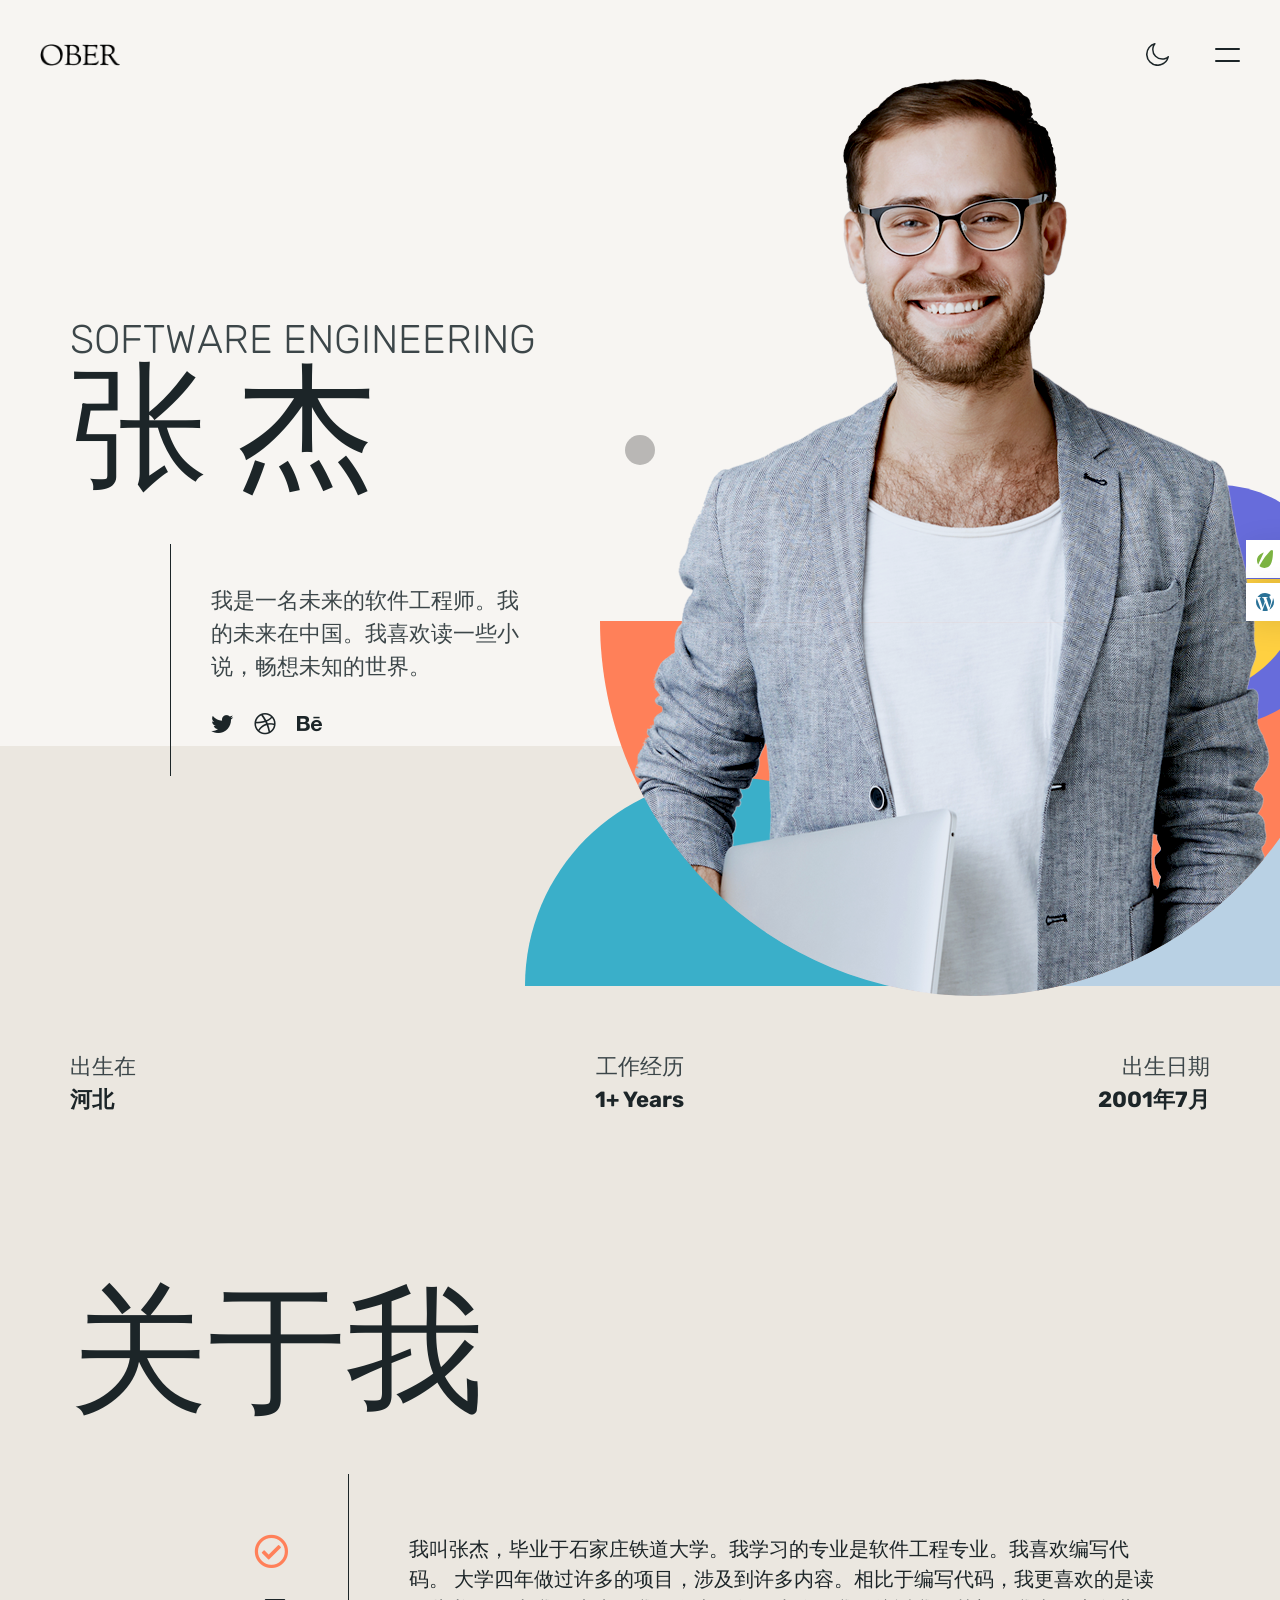
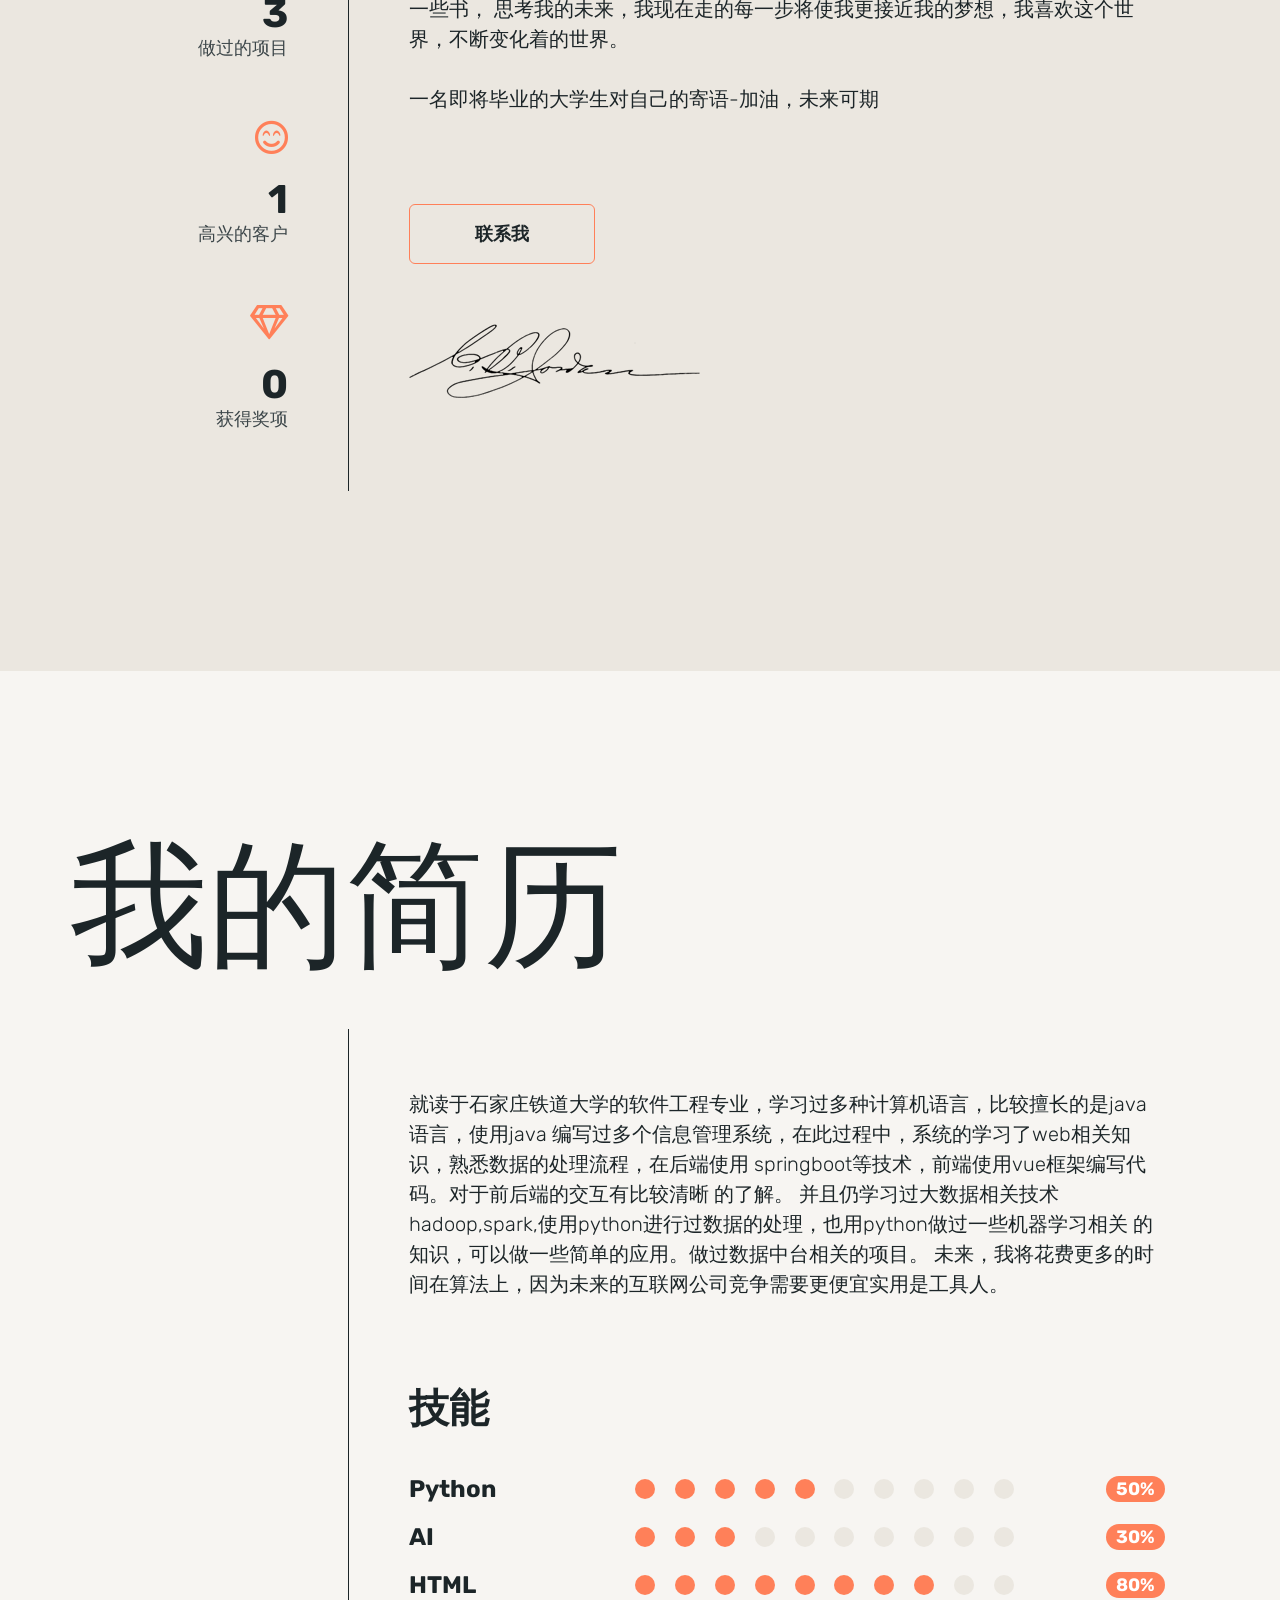
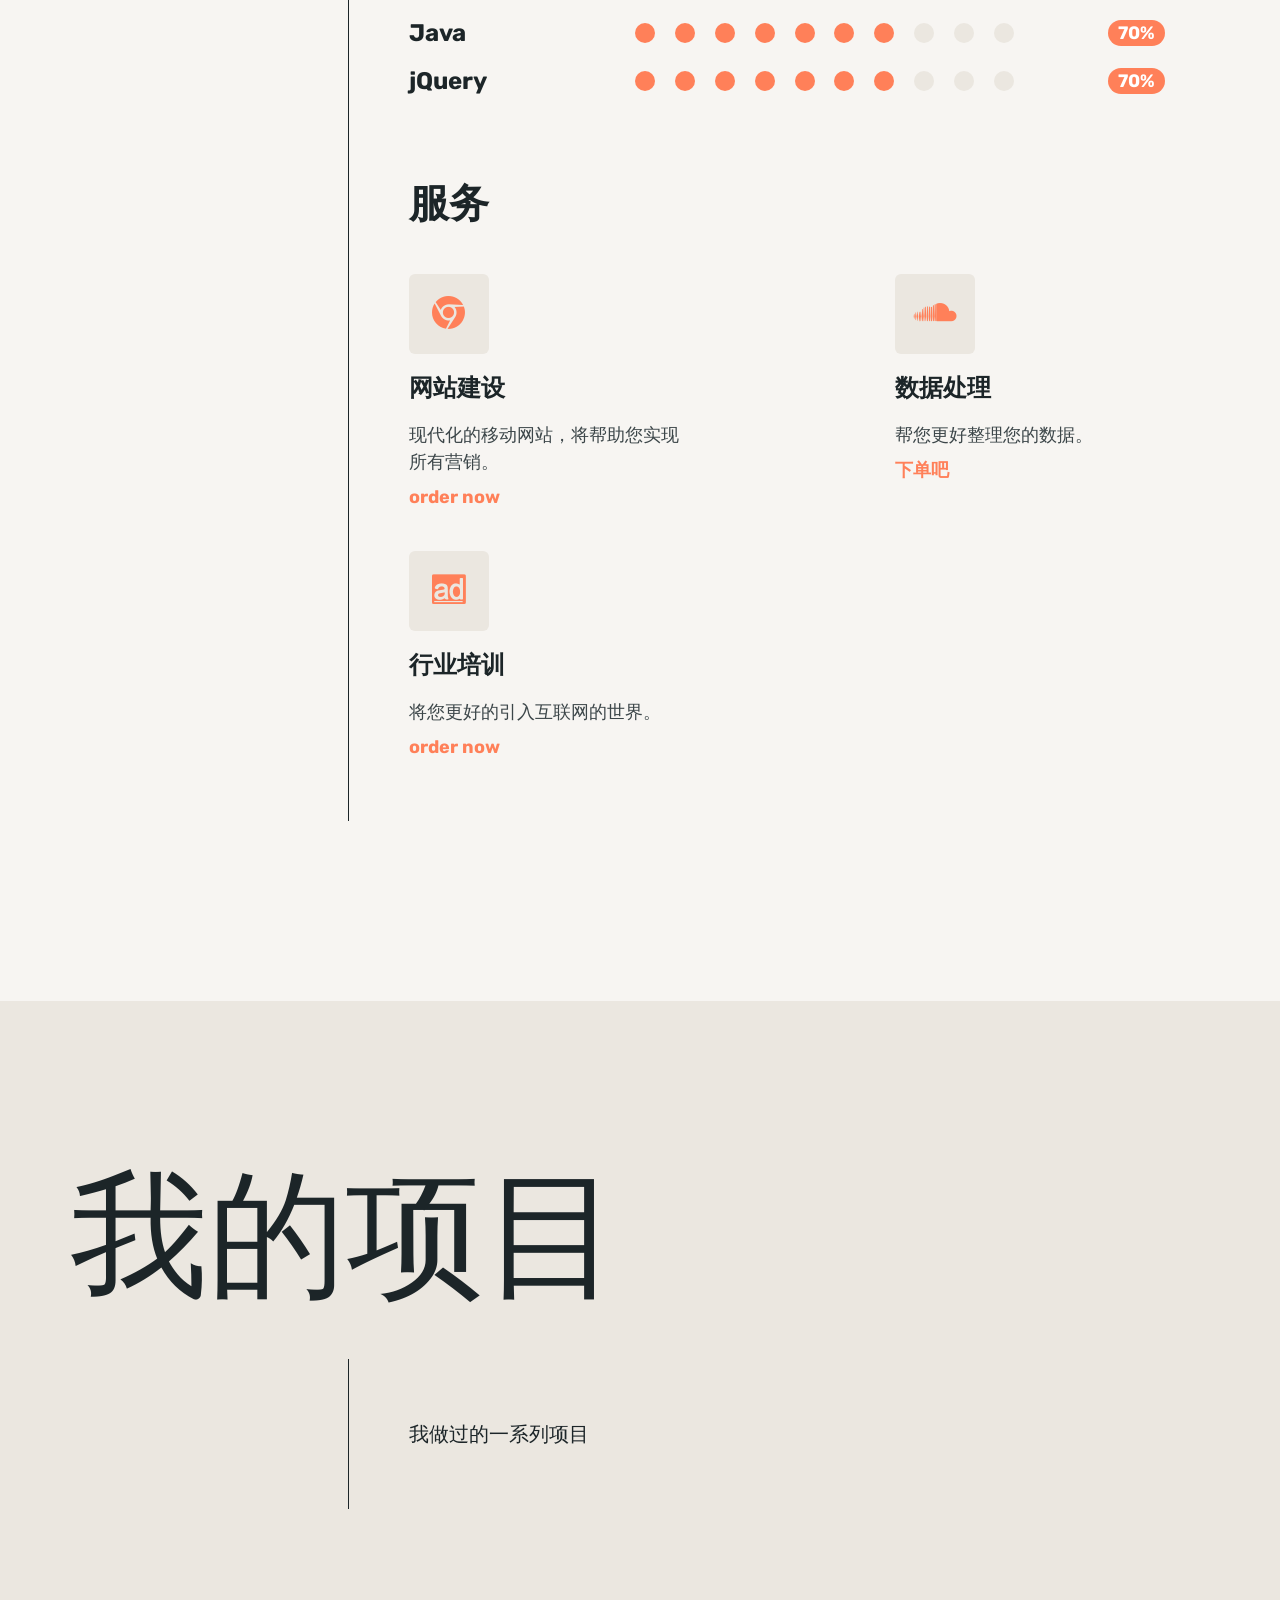
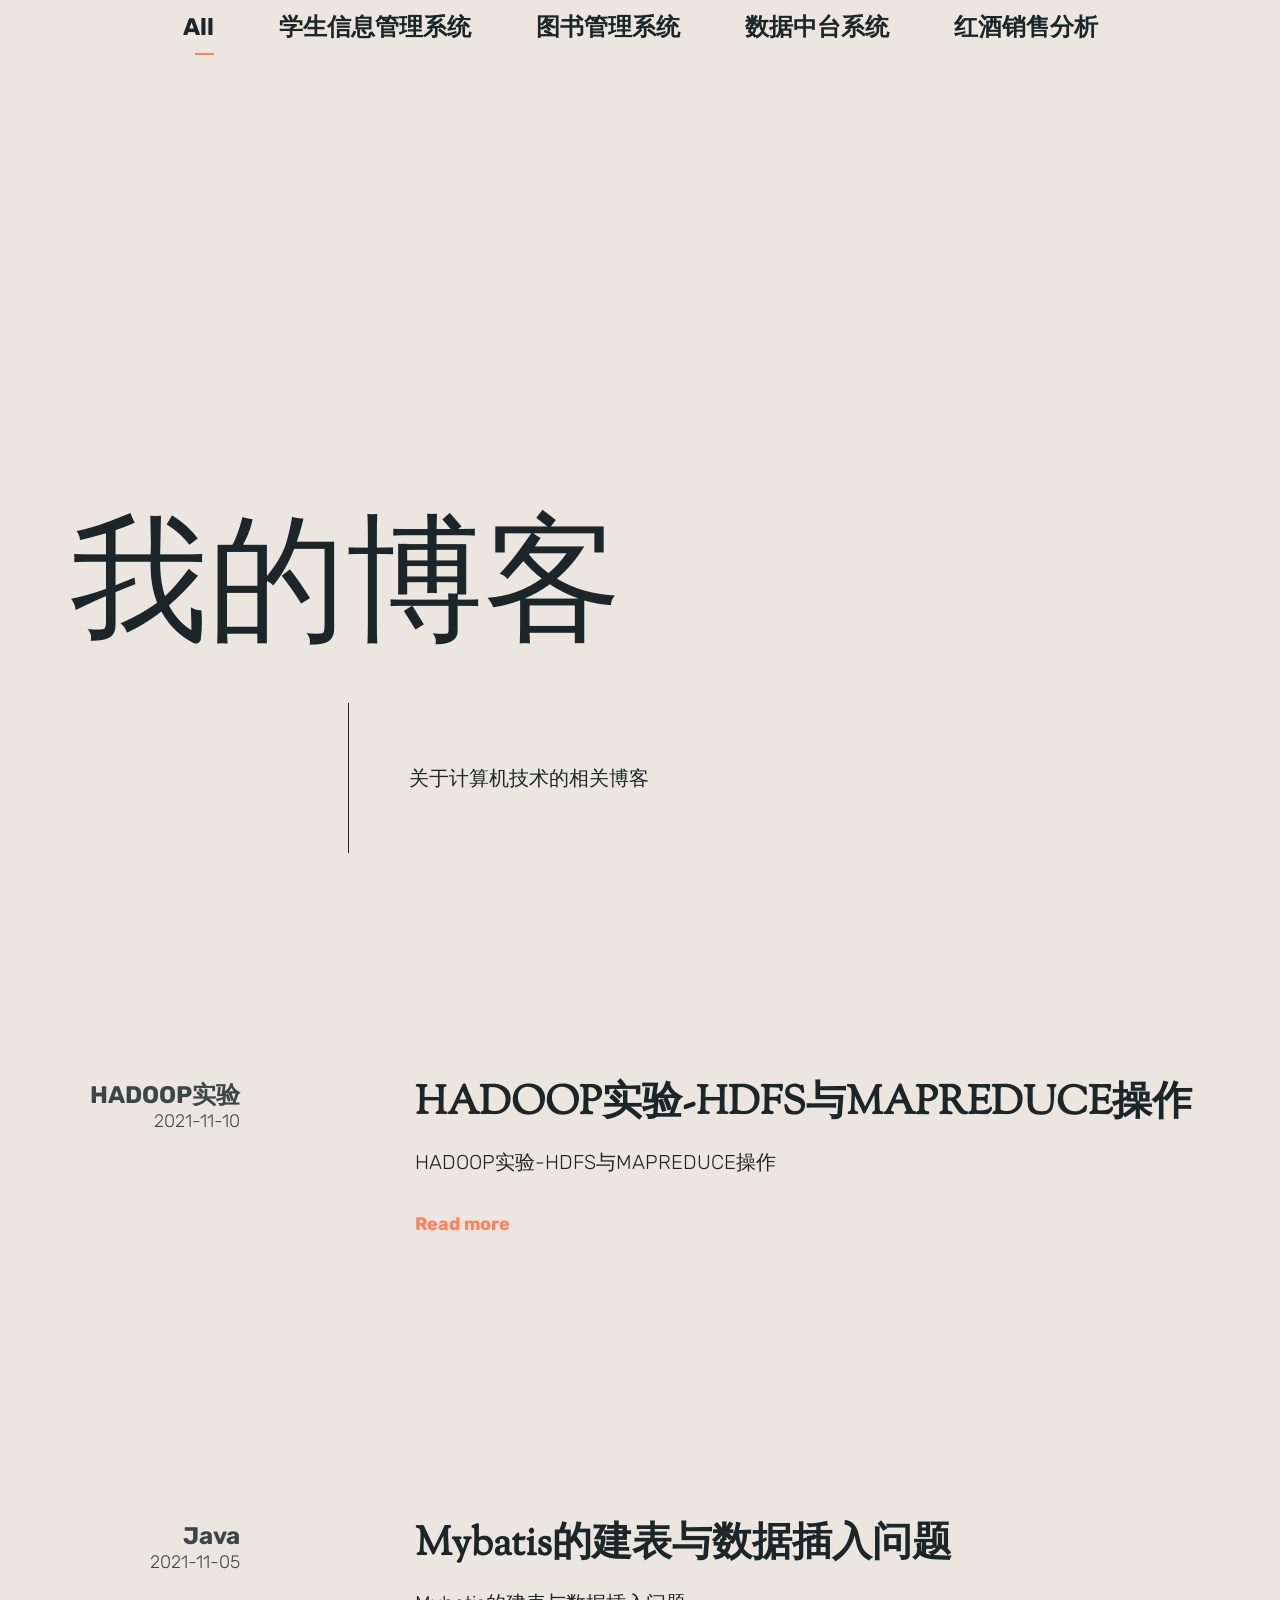
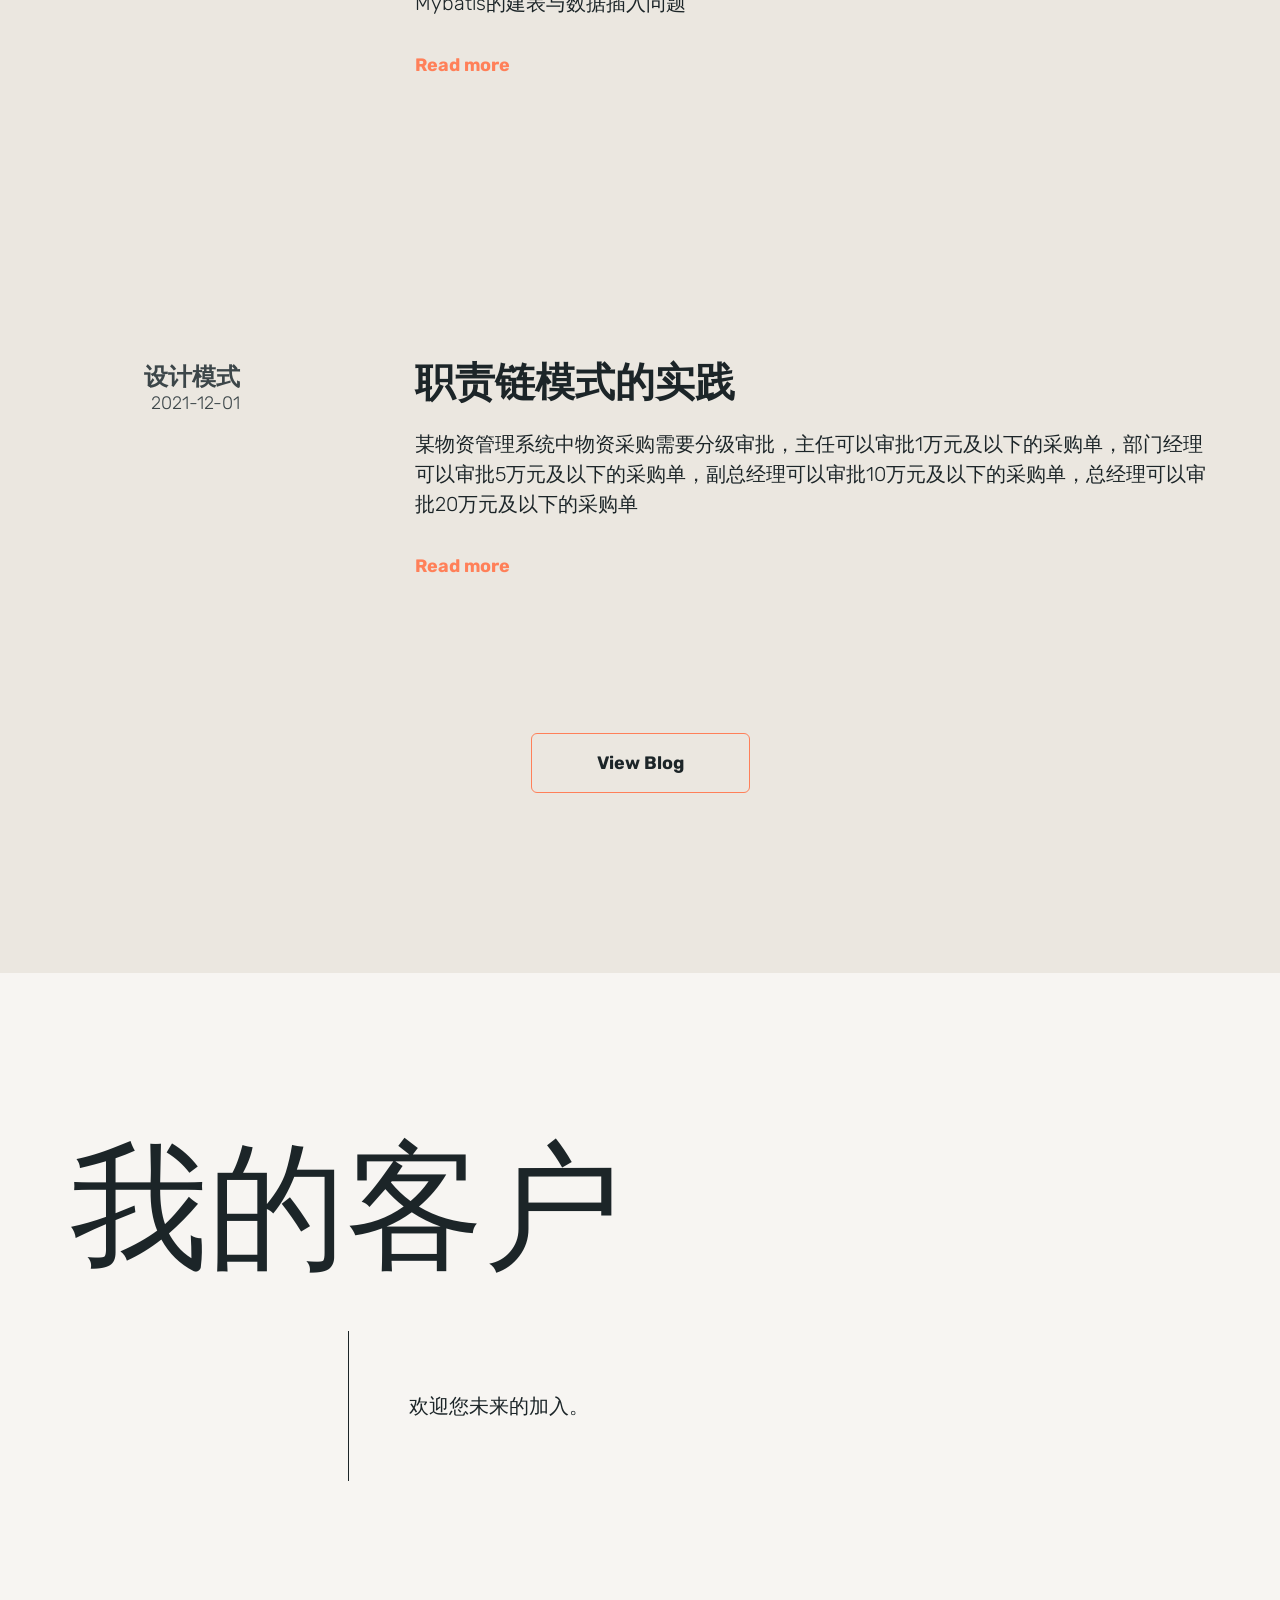
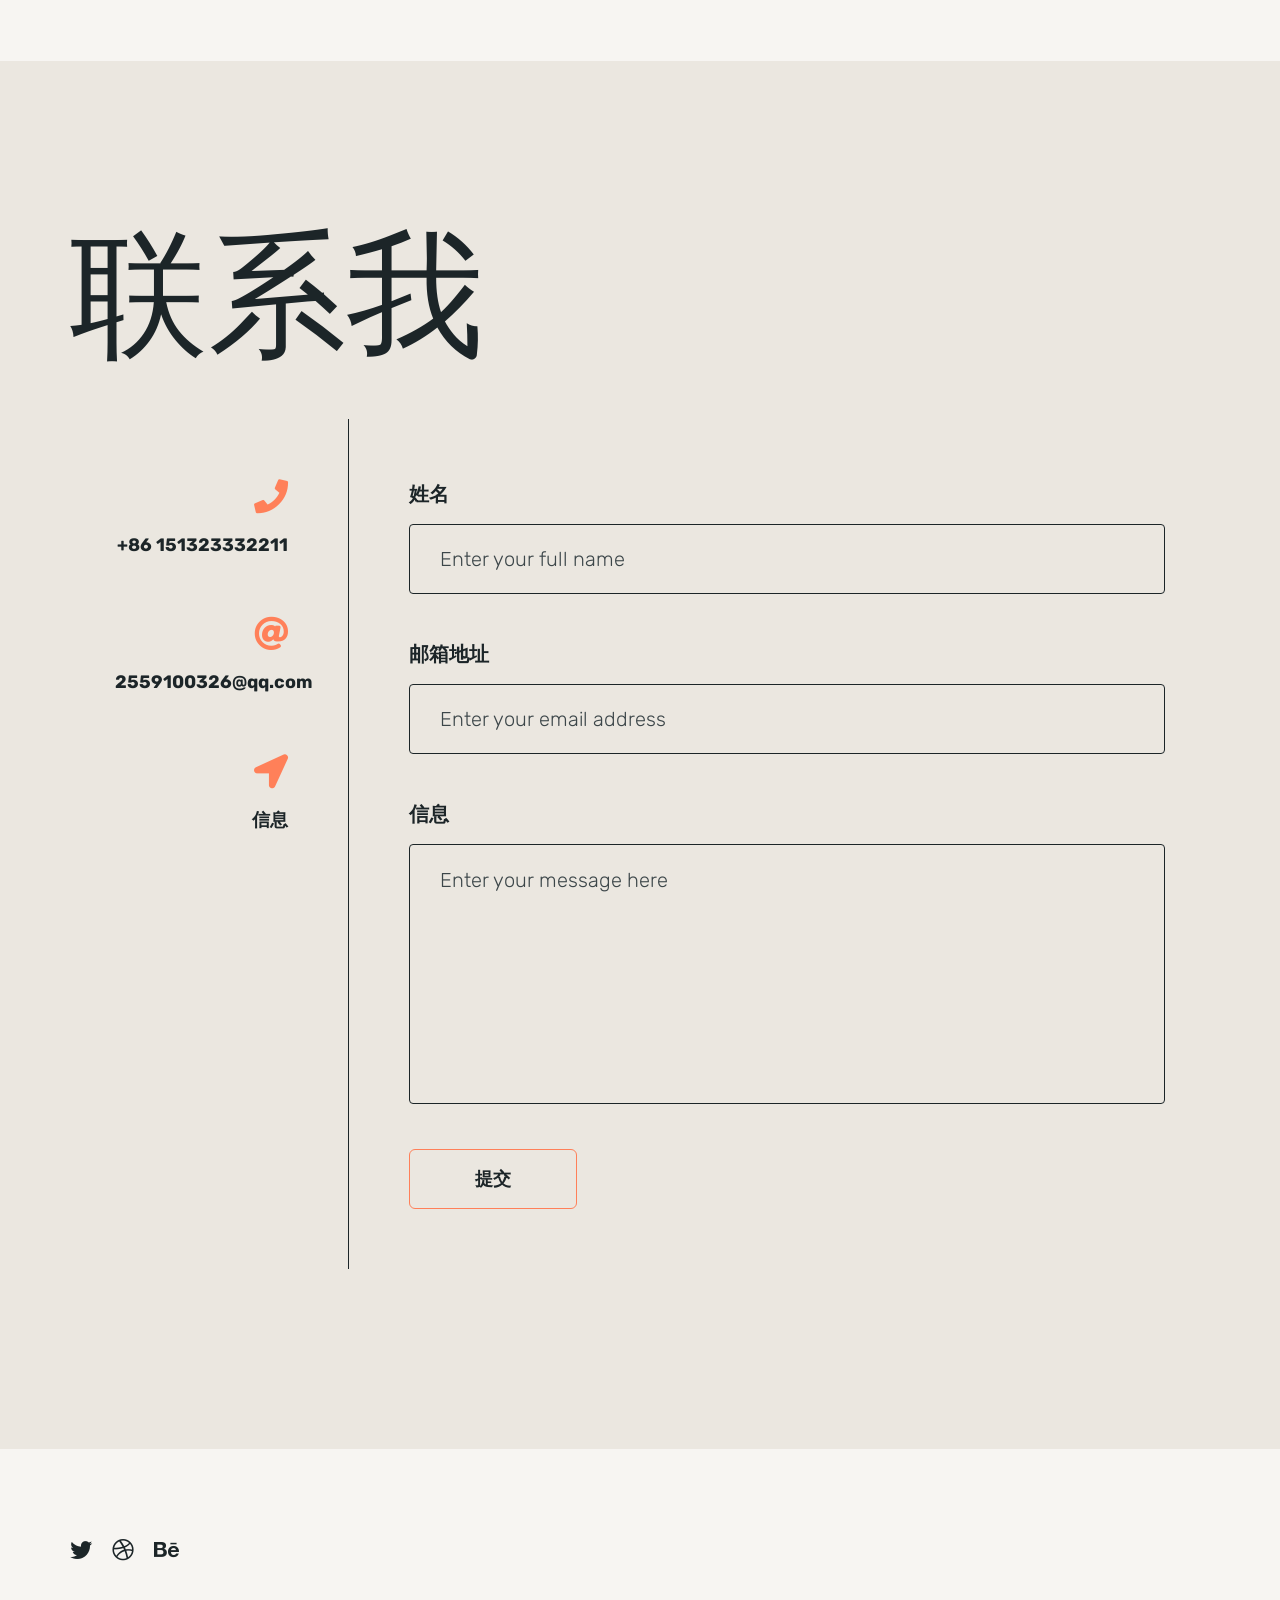
==== commit 189f1e27: "Update index.html" ====
--- a/index.html
+++ b/index.html
@@ -24,7 +24,7 @@
 
 <body class="home page light-skin">
 	<div class="container-page ">
-
+ <br/>
     <!-- Preloader -->
     <div class="preloader">
       <div class="centrize full-width">
